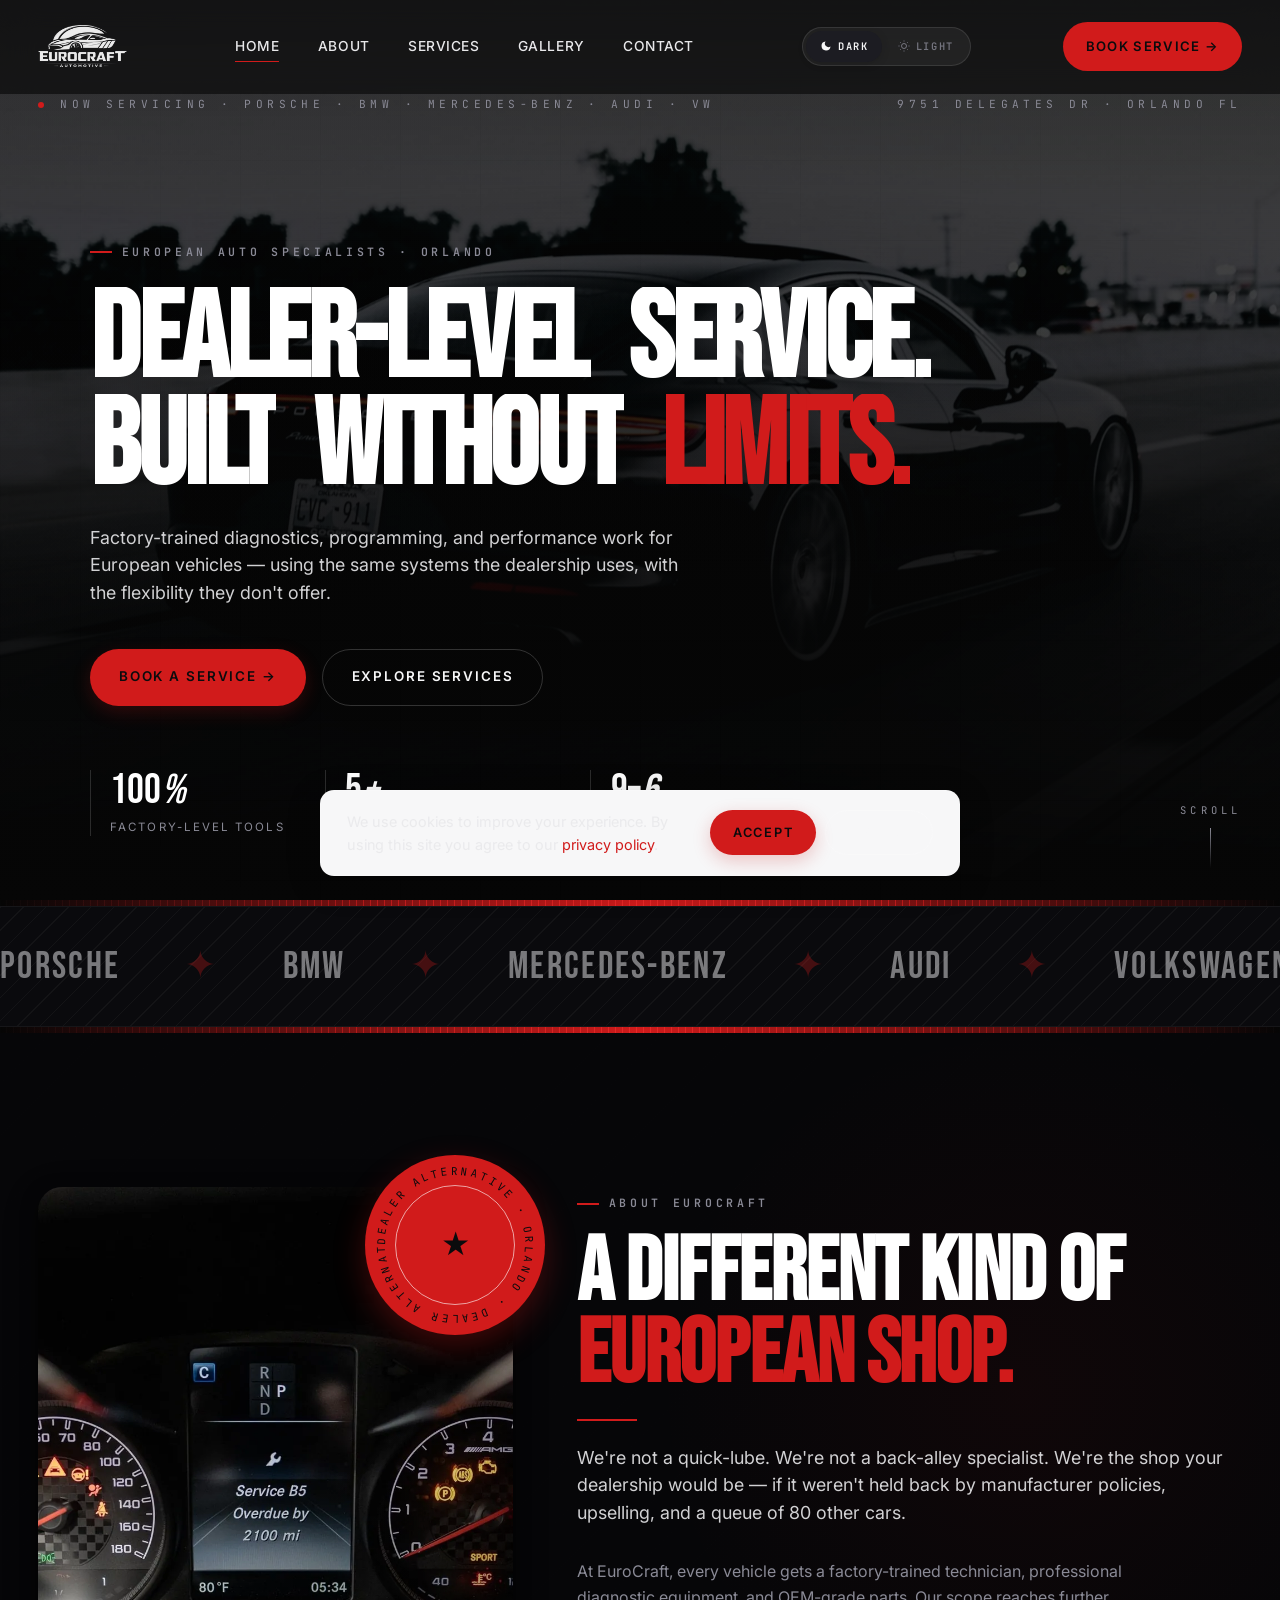
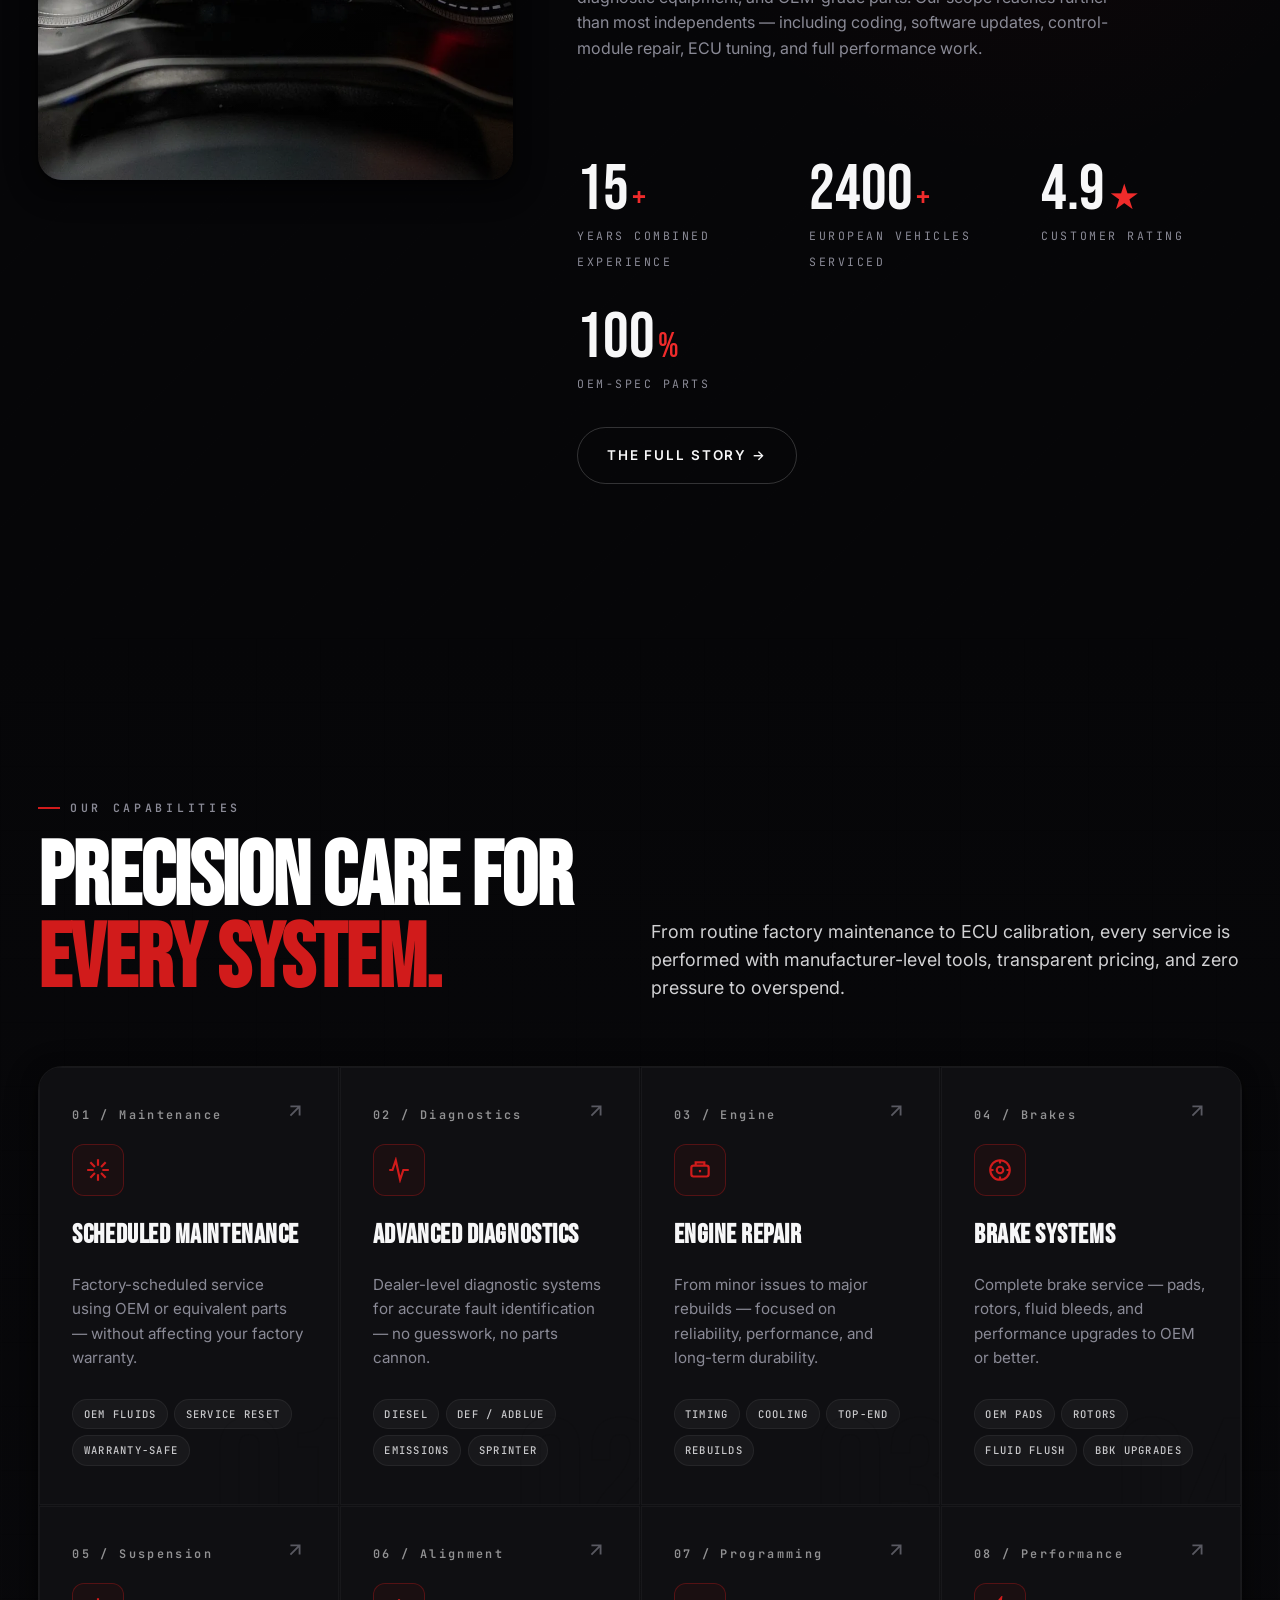
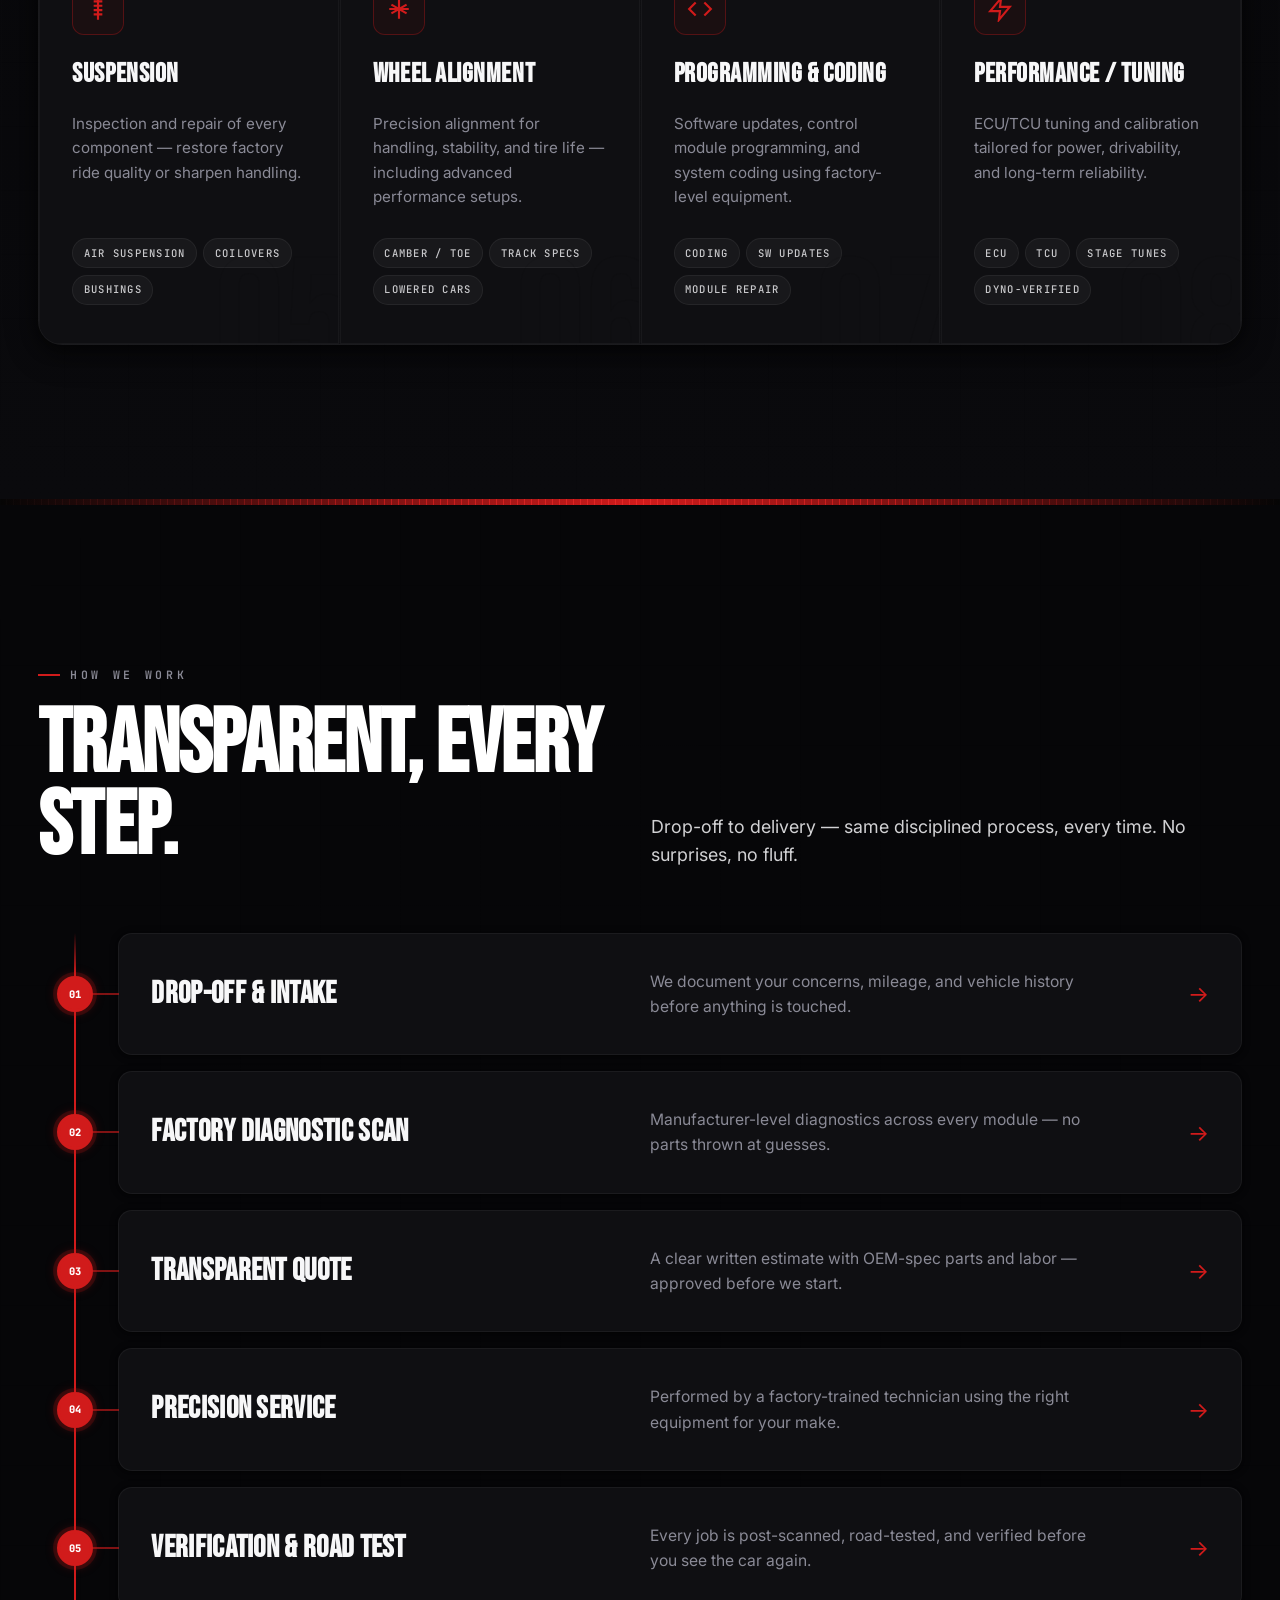
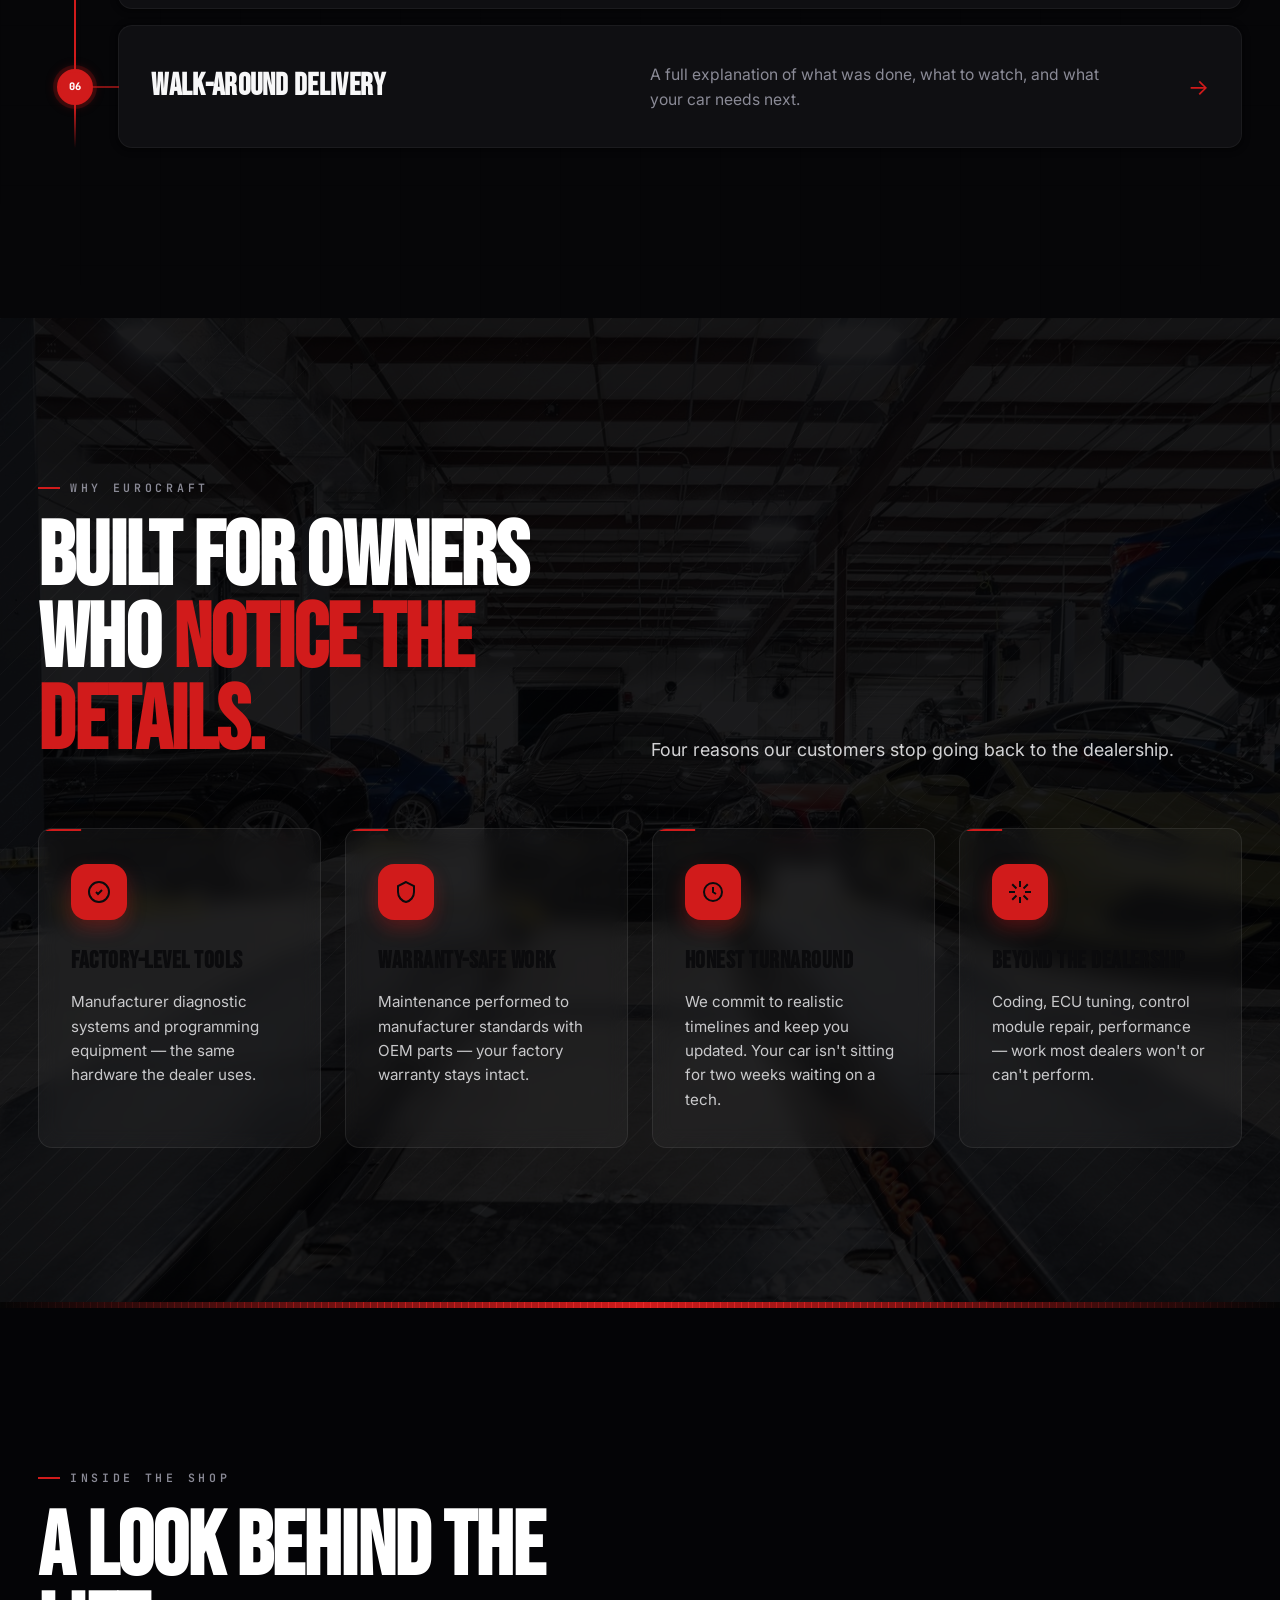
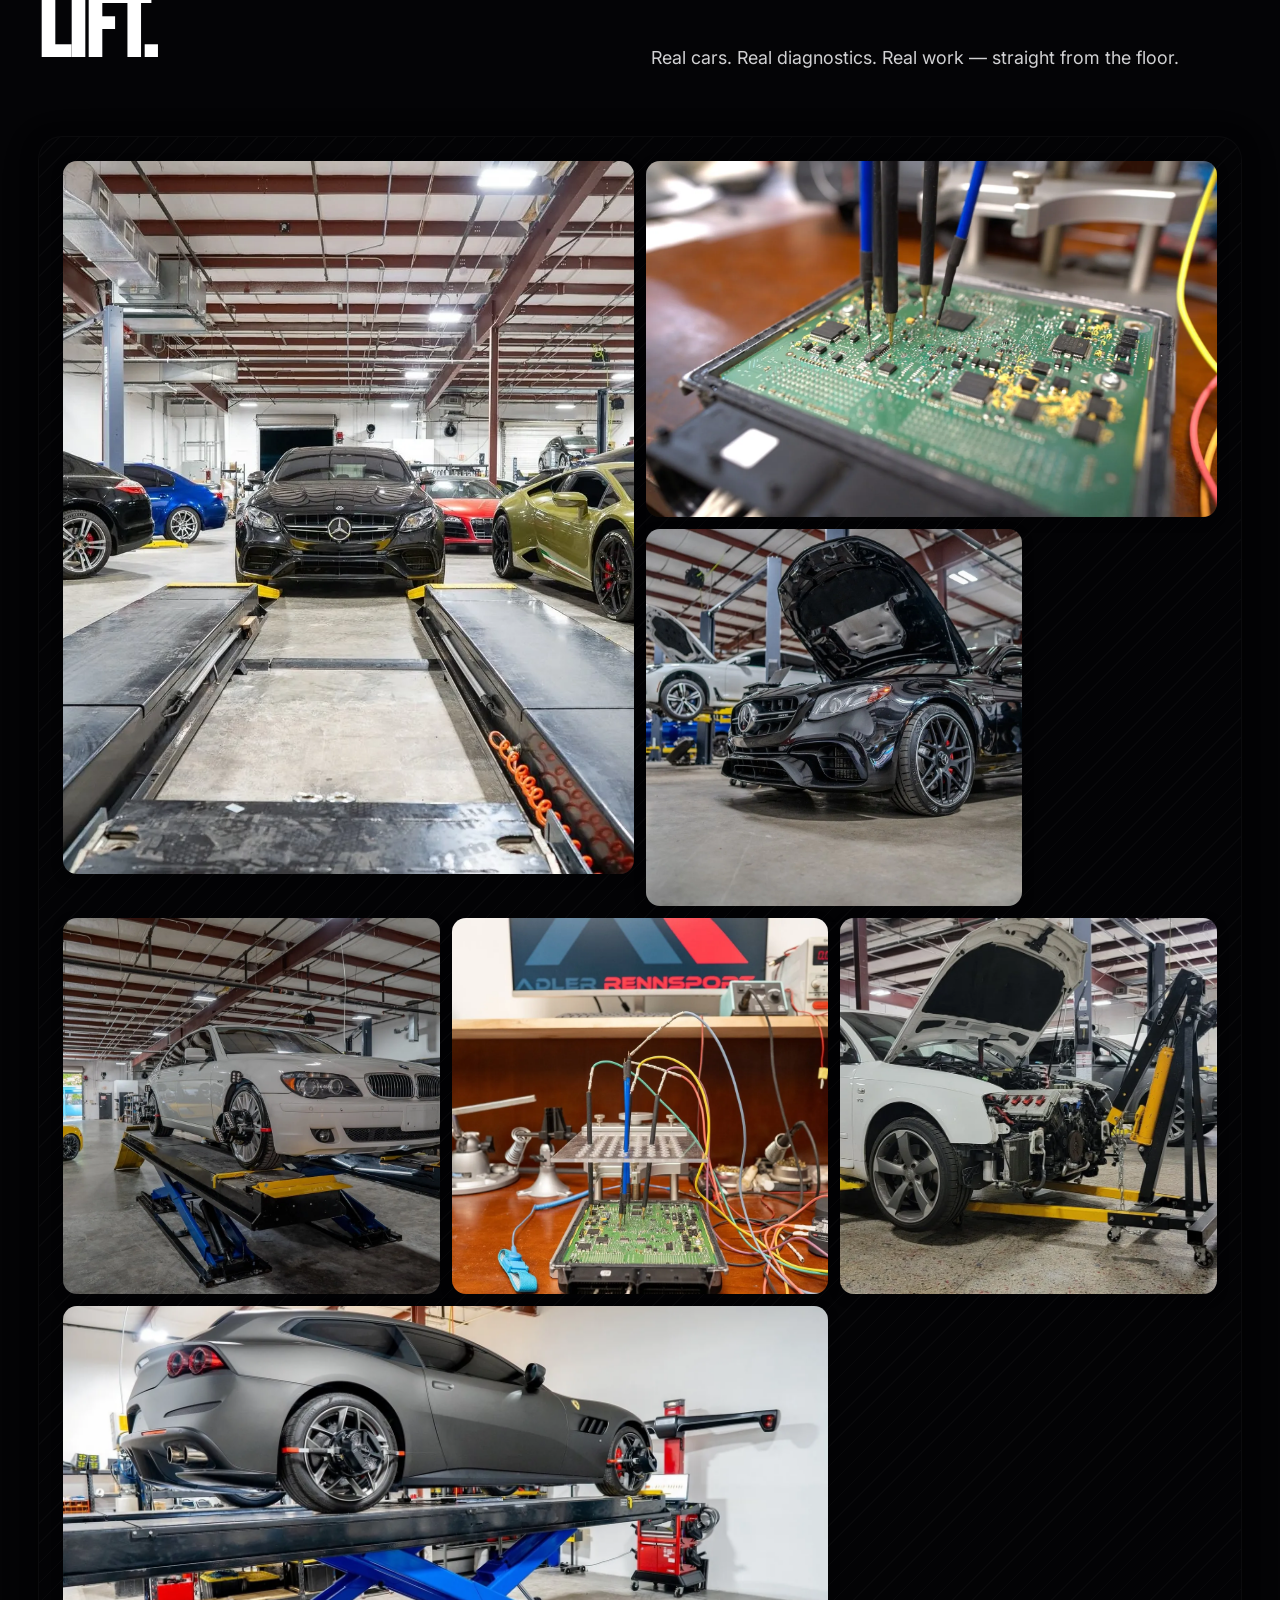
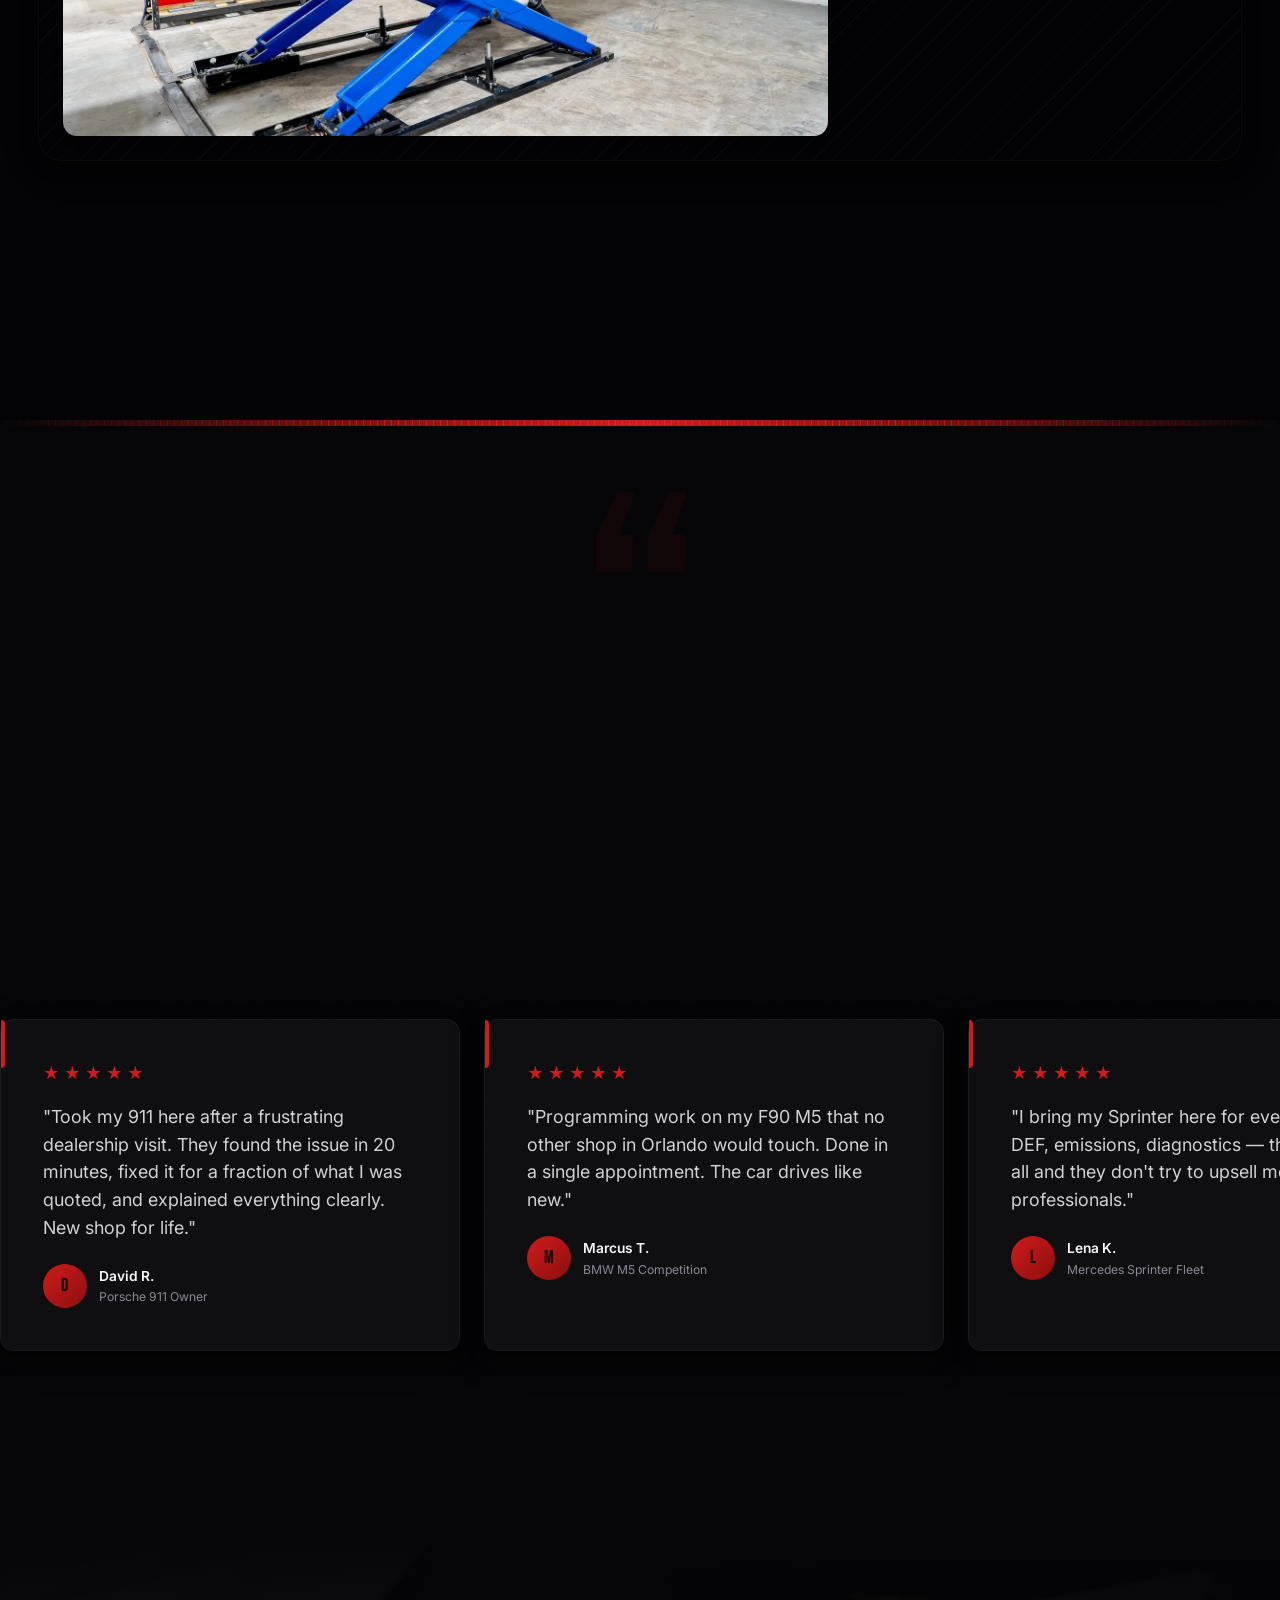
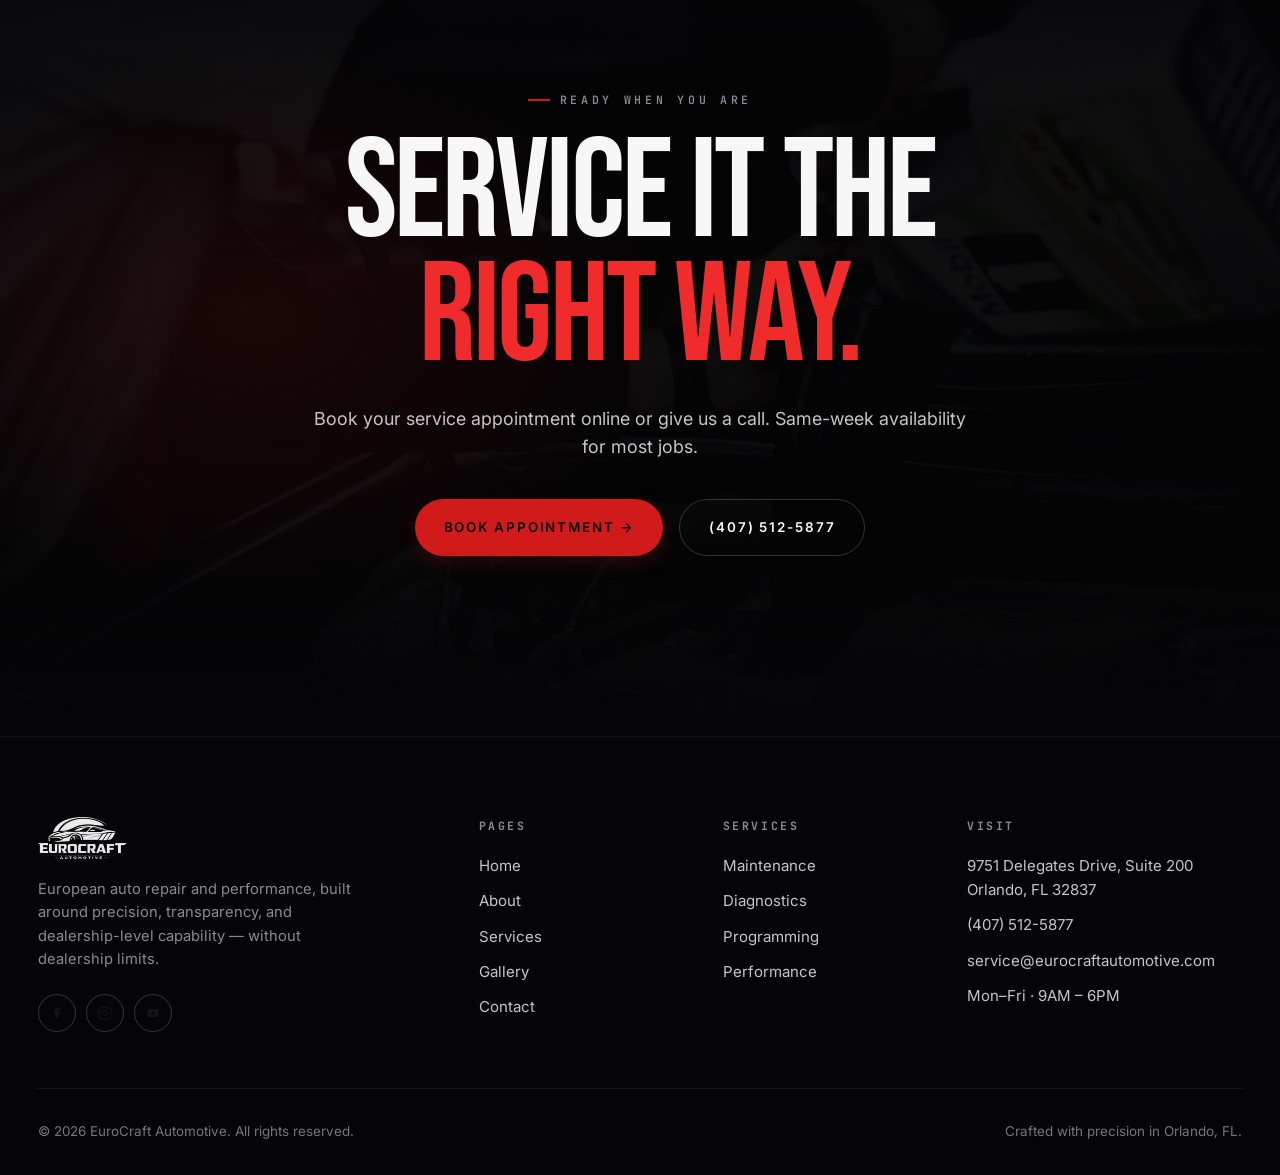
==== index.html @ ef9891d7 "Fix number visibility in dark mode - Process rail nodes: solid red fill + white numerals (was dark-r" ====
<!doctype html>
<html lang="en">
<head>
<meta charset="utf-8">
<meta name="viewport" content="width=device-width,initial-scale=1">
<meta name="theme-color" content="#f7f5f1">
<title>EuroCraft Automotive — European Auto Repair, Diagnostics & Performance · Orlando, FL</title>
<meta name="description" content="Dealer-level diagnostics, programming, and performance for Porsche, BMW, Mercedes-Benz, Audi, and Volkswagen. Orlando's true dealer alternative.">
  <!-- Theme: set before paint to prevent flash -->
  <script>
    (function(){
      var t = localStorage.getItem('ec_theme') || 'dark';
      document.documentElement.setAttribute('data-theme', t);
    })();
  </script>
<link rel="preconnect" href="https://fonts.googleapis.com">
<link rel="preconnect" href="https://fonts.gstatic.com" crossorigin>
<link rel="stylesheet" href="https://fonts.googleapis.com/css2?family=Bebas+Neue&family=Inter:wght@400;500;600;700&family=JetBrains+Mono:wght@400;500&display=swap">
  <link rel="preload" as="image" href="images/webp/porsche.webp" type="image/webp">
<link rel="icon" type="image/svg+xml" href="assets/favicon.svg">
<link rel="canonical" href="https://www.eurocraftautomotive.com/index.html">
<link rel="stylesheet" href="css/style.css?v=1778964624">

  <meta property="og:title" content="EuroCraft Automotive — European Auto Repair, Orlando FL">
  <meta property="og:description" content="Dealer-level diagnostics, programming, and performance for Porsche, BMW, Mercedes-Benz, Audi, and Volkswagen. Orlando's true dealer alternative.">
  <meta property="og:url" content="https://www.eurocraftautomotive.com/">
  <meta name="twitter:title" content="EuroCraft Automotive — European Auto Repair, Orlando FL">
  <meta name="twitter:description" content="Dealer-level diagnostics, programming, and performance for Porsche, BMW, Mercedes-Benz, Audi, and Volkswagen. Orlando's true dealer alternative.">
  <!-- Open Graph -->
  <meta property="og:type" content="website">
  <meta property="og:site_name" content="EuroCraft Automotive">
  <meta property="og:image" content="https://eurocraftautomotive.com/assets/og-image.png">
  <meta property="og:locale" content="en_US">
  <!-- Twitter -->
  <meta name="twitter:card" content="summary_large_image">
  <meta name="twitter:image" content="https://eurocraftautomotive.com/assets/og-image.png">
  <!-- Local Business Schema -->
  <script type="application/ld+json">
  {
    "@context": "https://schema.org",
    "@type": "AutoRepair",
    "name": "EuroCraft Automotive",
    "description": "Dealer-level diagnostics, programming, and performance for Porsche, BMW, Mercedes-Benz, Audi, and Volkswagen in Orlando, FL.",
    "url": "https://www.eurocraftautomotive.com",
    "telephone": "+14075125877",
    "email": "service@eurocraftautomotive.com",
    "address": {
      "@type": "PostalAddress",
      "streetAddress": "9751 Delegates Drive, Suite 200",
      "addressLocality": "Orlando",
      "addressRegion": "FL",
      "postalCode": "32837",
      "addressCountry": "US"
    },
    "geo": {
      "@type": "GeoCoordinates",
      "latitude": 28.4214,
      "longitude": -81.3977
    },
    "openingHoursSpecification": [
      {
        "@type": "OpeningHoursSpecification",
        "dayOfWeek": ["Monday","Tuesday","Wednesday","Thursday","Friday"],
        "opens": "09:00",
        "closes": "18:00"
      }
    ],
    "priceRange": "$$",
    "currenciesAccepted": "USD",
    "paymentAccepted": "Cash, Credit Card",
    "areaServed": "Orlando, FL",
    "knowsAbout": ["Porsche","BMW","Mercedes-Benz","Audi","Volkswagen","European auto repair","ECU tuning","diagnostics","programming"]
  }
  </script>
  <!-- Google Analytics GA4 — replace G-XXXXXXXXXX with your measurement ID -->
  <script async src="https://www.googletagmanager.com/gtag/js?id=G-XXXXXXXXXX"></script>
  <script>
    window.dataLayer = window.dataLayer || [];
    function gtag(){dataLayer.push(arguments);}
    gtag('js', new Date());
    gtag('config', 'G-XXXXXXXXXX');
  </script>
</head>
<body>

<!-- LOADER -->
<div class="loader">
  <div class="loader-inner">
    <div class="loader-text">EUROCRAFT</div>
    <div class="loader-bar"></div>
  </div>
</div>

<!-- CURSOR -->
<div class="cursor"></div>

<!-- NAV -->
<header class="nav">
  <a class="brand" href="index.html" aria-label="EuroCraft Automotive">
    <img src="assets/logo-real.png" alt="EuroCraft Automotive" class="brand-logo" width="169" height="80" loading="eager">
  </a>
  <nav class="nav-links" aria-label="Primary">
    <a class="active" href="index.html">Home</a>
    <a href="about.html">About</a>
    <a href="services.html">Services</a>
    <a href="gallery.html">Gallery</a>
    <a href="contact.html">Contact</a>
  </nav>
  <div class="theme-toggle" id="theme-toggle" role="group" aria-label="Color theme">
    <button class="theme-toggle-btn" id="btn-dark" aria-pressed="true">
      <svg width="12" height="12" viewBox="0 0 24 24" fill="currentColor"><path d="M21 12.79A9 9 0 1 1 11.21 3 7 7 0 0 0 21 12.79z"/></svg>
      Dark
    </button>
    <button class="theme-toggle-btn" id="btn-light" aria-pressed="false">
      <svg width="12" height="12" viewBox="0 0 24 24" fill="none" stroke="currentColor" stroke-width="2"><circle cx="12" cy="12" r="5"/><path d="M12 1v2M12 21v2M4.22 4.22l1.42 1.42M18.36 18.36l1.42 1.42M1 12h2M21 12h2M4.22 19.78l1.42-1.42M18.36 5.64l1.42-1.42"/></svg>
      Light
    </button>
  </div>
  <a class="nav-cta" href="https://book.eurocraftautomotive.com/" data-magnetic>
    <span>Book Service →</span>
  </a>
  <button class="nav-toggle" aria-label="Toggle menu"><span></span></button>
</header>
<div class="mobile-menu" aria-hidden="true">
  <ul>
    <li><a href="index.html">Home</a></li>
    <li><a href="about.html">About</a></li>
    <li><a href="services.html">Services</a></li>
    <li><a href="gallery.html">Gallery</a></li>
    <li><a href="contact.html">Contact</a></li>
    <li><a href="https://book.eurocraftautomotive.com/" style="color: var(--red);">Book →</a></li>
    <li class="mobile-theme-toggle">
      <div class="theme-toggle" id="theme-toggle-mobile" role="group" aria-label="Color theme">
        <button class="theme-toggle-btn" id="btn-dark-m" aria-pressed="true">
          <svg width="12" height="12" viewBox="0 0 24 24" fill="currentColor"><path d="M21 12.79A9 9 0 1 1 11.21 3 7 7 0 0 0 21 12.79z"/></svg>
          Dark
        </button>
        <button class="theme-toggle-btn" id="btn-light-m" aria-pressed="false">
          <svg width="12" height="12" viewBox="0 0 24 24" fill="none" stroke="currentColor" stroke-width="2"><circle cx="12" cy="12" r="5"/><path d="M12 1v2M12 21v2M4.22 4.22l1.42 1.42M18.36 18.36l1.42 1.42M1 12h2M21 12h2M4.22 19.78l1.42-1.42M18.36 5.64l1.42-1.42"/></svg>
          Light
        </button>
      </div>
    </li>
  </ul>
</div>

<!-- HERO -->
<main id="main-content">
<section class="hero">
  <div class="hero-bg"><picture><source srcset="images/webp/porsche.webp" type="image/webp"><img src="images/porsche.jpg" alt=""></picture></div>
  <div class="hero-grid"></div>

  <div class="hero-top">
    <div class="hero-marquee">
      <span class="dot"></span>
      <span>Now servicing · Porsche · BMW · Mercedes-Benz · Audi · VW</span>
    </div>
    <div class="hero-marquee" style="text-align: right;">
      <span>9751 Delegates Dr · Orlando FL</span>
    </div>
  </div>

  <div class="hero-content container" style="padding: 0;">
    <div class="hero-eyebrow eyebrow">European Auto Specialists · Orlando</div>
    <h1 class="hero-title">
      <span class="word"><span>Dealer-level</span></span>
      <span class="word"><span>service.</span></span><br>
      <span class="word"><span>Built</span></span>
      <span class="word"><span>without</span></span>
      <span class="word"><span class="red"><em>limits.</em></span></span>
    </h1>
    <p class="hero-sub lead">
      Factory-trained diagnostics, programming, and performance work for European vehicles —
      using the same systems the dealership uses, with the flexibility they don't offer.
    </p>
    <div class="hero-actions">
      <a class="btn btn-primary" href="https://book.eurocraftautomotive.com/" data-magnetic>
        <span>Book a Service <span class="arrow">→</span></span>
      </a>
      <a class="btn btn-ghost" href="services.html">
        <span>Explore Services</span>
      </a>
    </div>
    <div class="hero-meta">
      <div class="hero-meta-item">
        <span class="num">100<em>%</em></span>
        <span class="label">Factory-Level Tools</span>
      </div>
      <div class="hero-meta-item">
        <span class="num">5<em>+</em></span>
        <span class="label">European Brands Served</span>
      </div>
      <div class="hero-meta-item">
        <span class="num">9–<em style="font-size:1em;color:var(--jet);">6</em></span>
        <span class="label">Mon–Fri Service Hours</span>
      </div>
    </div>
  </div>

  <div class="scroll-cue">
    <span>Scroll</span>
    <div class="line"></div>
  </div>
</section>

<div class="section-divider"></div>
<!-- MARQUEE / BRANDS -->
<section class="marquee-section">
  <div class="marquee">
    <span class="marquee-item">Porsche</span>
    <span class="marquee-item">BMW</span>
    <span class="marquee-item">Mercedes-Benz</span>
    <span class="marquee-item">Audi</span>
    <span class="marquee-item">Volkswagen</span>
    <span class="marquee-item">Mini</span>
    <span class="marquee-item">Sprinter</span>
    <span class="marquee-item">Land Rover</span>
  </div>
</section>

<div class="section-divider"></div>
<!-- ABOUT TEASER -->
<section class="about-section">
  <div class="container split split-5-7">
    <div class="reveal-x" style="position: relative;">
      <div class="about-img">
        <picture><source srcset="images/webp/shop-3.webp" type="image/webp"><img src="images/shop-3.jpg" alt="EuroCraft workshop"></picture>
      </div>
      <div class="about-badge">
        <svg viewBox="0 0 200 200" aria-hidden="true">
          <defs>
            <path id="circle" d="M 100, 100 m -78, 0 a 78,78 0 1,1 156,0 a 78,78 0 1,1 -156,0" />
          </defs>
          <text>
            <textPath href="#circle">  DEALER ALTERNATIVE · ORLANDO · DEALER ALTERNATIVE · ORLANDO · </textPath>
          </text>
        </svg>
        <div class="about-badge-inner">★</div>
      </div>
    </div>

    <div class="reveal">
      <div class="eyebrow mb-2">About EuroCraft</div>
      <h2 class="display-2">A different kind of <span class="red">European shop.</span></h2>
      <div class="divider"></div>
      <p class="lead mb-3">
        We're not a quick-lube. We're not a back-alley specialist. We're the shop your dealership
        would be — if it weren't held back by manufacturer policies, upselling, and a queue of 80 other cars.
      </p>
      <p style="color: var(--graphite); max-width: 56ch;">
        At EuroCraft, every vehicle gets a factory-trained technician, professional diagnostic equipment,
        and OEM-grade parts. Our scope reaches further than most independents — including coding, software
        updates, control-module repair, ECU tuning, and full performance work.
      </p>

      <div class="stats">
        <div class="stat reveal">
          <span class="num"><span data-counter="15">15</span><em>+</em></span>
          <span class="label">Years Combined Experience</span>
        </div>
        <div class="stat reveal">
          <span class="num"><span data-counter="2400">2400</span><em>+</em></span>
          <span class="label">European Vehicles Serviced</span>
        </div>
        <div class="stat reveal">
          <span class="num"><span data-counter="4.9">4.9</span><em>★</em></span>
          <span class="label">Customer Rating</span>
        </div>
        <div class="stat reveal">
          <span class="num"><span data-counter="100">100</span><em>%</em></span>
          <span class="label">OEM-Spec Parts</span>
        </div>
      </div>

      <a class="btn btn-ghost mt-3" href="about.html" data-magnetic>
        <span>The Full Story <span class="arrow">→</span></span>
      </a>
    </div>
  </div>
</section>

<!-- SERVICES -->
<section class="services-section" id="services">
  <div class="container">
    <div class="section-head row">
      <div class="reveal">
        <div class="eyebrow mb-2">Our Capabilities</div>
        <h2 class="display-2">Precision care for <span class="red">every system.</span></h2>
      </div>
      <p class="lead reveal">
        From routine factory maintenance to ECU calibration, every service is performed with
        manufacturer-level tools, transparent pricing, and zero pressure to overspend.
      </p>
    </div>

    <div class="services-grid reveal">
      <a class="service-card" data-num="01" href="services.html#maintenance">
        <span class="service-num">01 / Maintenance</span>
        <div class="service-icon">
          <svg viewBox="0 0 24 24" fill="none" stroke="currentColor" stroke-width="2"><path d="M12 2v6m0 8v6M4.93 4.93l4.24 4.24m5.66 5.66 4.24 4.24M2 12h6m8 0h6M4.93 19.07l4.24-4.24m5.66-5.66 4.24-4.24"/></svg>
        </div>
        <h3 class="service-title">Scheduled Maintenance</h3>
        <p>Factory-scheduled service using OEM or equivalent parts — without affecting your factory warranty.</p>
        <ul><li>OEM Fluids</li><li>Service Reset</li><li>Warranty-Safe</li></ul>
        <svg class="service-arrow" width="22" height="22" viewBox="0 0 24 24" fill="none" stroke="currentColor" stroke-width="2"><path d="M7 17L17 7M7 7h10v10"/></svg>
      </a>

      <a class="service-card" data-num="02" href="services.html#diagnostics">
        <span class="service-num">02 / Diagnostics</span>
        <div class="service-icon">
          <svg viewBox="0 0 24 24" fill="none" stroke="currentColor" stroke-width="2"><path d="M3 12h3l3-9 4 18 3-9h5"/></svg>
        </div>
        <h3 class="service-title">Advanced Diagnostics</h3>
        <p>Dealer-level diagnostic systems for accurate fault identification — no guesswork, no parts cannon.</p>
        <ul><li>Diesel</li><li>DEF / AdBlue</li><li>Emissions</li><li>Sprinter</li></ul>
        <svg class="service-arrow" width="22" height="22" viewBox="0 0 24 24" fill="none" stroke="currentColor" stroke-width="2"><path d="M7 17L17 7M7 7h10v10"/></svg>
      </a>

      <a class="service-card" data-num="03" href="services.html#engine">
        <span class="service-num">03 / Engine</span>
        <div class="service-icon">
          <svg viewBox="0 0 24 24" fill="none" stroke="currentColor" stroke-width="2"><rect x="4" y="8" width="16" height="10" rx="2"/><path d="M8 8V5h8v3M12 12v2"/></svg>
        </div>
        <h3 class="service-title">Engine Repair</h3>
        <p>From minor issues to major rebuilds — focused on reliability, performance, and long-term durability.</p>
        <ul><li>Timing</li><li>Cooling</li><li>Top-End</li><li>Rebuilds</li></ul>
        <svg class="service-arrow" width="22" height="22" viewBox="0 0 24 24" fill="none" stroke="currentColor" stroke-width="2"><path d="M7 17L17 7M7 7h10v10"/></svg>
      </a>

      <a class="service-card" data-num="04" href="services.html#brakes">
        <span class="service-num">04 / Brakes</span>
        <div class="service-icon">
          <svg viewBox="0 0 24 24" fill="none" stroke="currentColor" stroke-width="2"><circle cx="12" cy="12" r="9"/><circle cx="12" cy="12" r="3"/><path d="M12 3v3M12 18v3M3 12h3M18 12h3"/></svg>
        </div>
        <h3 class="service-title">Brake Systems</h3>
        <p>Complete brake service — pads, rotors, fluid bleeds, and performance upgrades to OEM or better.</p>
        <ul><li>OEM Pads</li><li>Rotors</li><li>Fluid Flush</li><li>BBK Upgrades</li></ul>
        <svg class="service-arrow" width="22" height="22" viewBox="0 0 24 24" fill="none" stroke="currentColor" stroke-width="2"><path d="M7 17L17 7M7 7h10v10"/></svg>
      </a>

      <a class="service-card" data-num="05" href="services.html#suspension">
        <span class="service-num">05 / Suspension</span>
        <div class="service-icon">
          <svg viewBox="0 0 24 24" fill="none" stroke="currentColor" stroke-width="2"><path d="M12 2v20M8 5h8M8 9h8M8 13h8M8 17h8"/></svg>
        </div>
        <h3 class="service-title">Suspension</h3>
        <p>Inspection and repair of every component — restore factory ride quality or sharpen handling.</p>
        <ul><li>Air Suspension</li><li>Coilovers</li><li>Bushings</li></ul>
        <svg class="service-arrow" width="22" height="22" viewBox="0 0 24 24" fill="none" stroke="currentColor" stroke-width="2"><path d="M7 17L17 7M7 7h10v10"/></svg>
      </a>

      <a class="service-card" data-num="06" href="services.html#alignment">
        <span class="service-num">06 / Alignment</span>
        <div class="service-icon">
          <svg viewBox="0 0 24 24" fill="none" stroke="currentColor" stroke-width="2"><path d="M3 12h18M12 3v18M5 8l14 8M19 8 5 16"/></svg>
        </div>
        <h3 class="service-title">Wheel Alignment</h3>
        <p>Precision alignment for handling, stability, and tire life — including advanced performance setups.</p>
        <ul><li>Camber / Toe</li><li>Track Specs</li><li>Lowered Cars</li></ul>
        <svg class="service-arrow" width="22" height="22" viewBox="0 0 24 24" fill="none" stroke="currentColor" stroke-width="2"><path d="M7 17L17 7M7 7h10v10"/></svg>
      </a>

      <a class="service-card" data-num="07" href="services.html#programming">
        <span class="service-num">07 / Programming</span>
        <div class="service-icon">
          <svg viewBox="0 0 24 24" fill="none" stroke="currentColor" stroke-width="2"><polyline points="16 18 22 12 16 6"/><polyline points="8 6 2 12 8 18"/></svg>
        </div>
        <h3 class="service-title">Programming & Coding</h3>
        <p>Software updates, control module programming, and system coding using factory-level equipment.</p>
        <ul><li>Coding</li><li>SW Updates</li><li>Module Repair</li></ul>
        <svg class="service-arrow" width="22" height="22" viewBox="0 0 24 24" fill="none" stroke="currentColor" stroke-width="2"><path d="M7 17L17 7M7 7h10v10"/></svg>
      </a>

      <a class="service-card" data-num="08" href="services.html#tuning">
        <span class="service-num">08 / Performance</span>
        <div class="service-icon">
          <svg viewBox="0 0 24 24" fill="none" stroke="currentColor" stroke-width="2"><path d="M13 2 3 14h9l-1 8 10-12h-9l1-8z"/></svg>
        </div>
        <h3 class="service-title">Performance / Tuning</h3>
        <p>ECU/TCU tuning and calibration tailored for power, drivability, and long-term reliability.</p>
        <ul><li>ECU</li><li>TCU</li><li>Stage Tunes</li><li>Dyno-Verified</li></ul>
        <svg class="service-arrow" width="22" height="22" viewBox="0 0 24 24" fill="none" stroke="currentColor" stroke-width="2"><path d="M7 17L17 7M7 7h10v10"/></svg>
      </a>
    </div>
  </div>
</section>

<div class="section-divider"></div>
<!-- PROCESS -->
<section class="process-section">
  <div class="container">
    <div class="section-head row">
      <div class="reveal">
        <div class="eyebrow mb-2">How We Work</div>
        <h2 class="display-2">Transparent, every step.</h2>
      </div>
      <p class="lead reveal">
        Drop-off to delivery — same disciplined process, every time. No surprises, no fluff.
      </p>
    </div>

    <div class="process">
      <div class="process-row reveal" data-step="01">
        <h3 class="process-title">Drop-Off & Intake</h3>
        <p class="process-desc">We document your concerns, mileage, and vehicle history before anything is touched.</p>
        <div class="process-arrow">→</div>
      </div>
      <div class="process-row reveal" data-step="02">
        <h3 class="process-title">Factory Diagnostic Scan</h3>
        <p class="process-desc">Manufacturer-level diagnostics across every module — no parts thrown at guesses.</p>
        <div class="process-arrow">→</div>
      </div>
      <div class="process-row reveal" data-step="03">
        <h3 class="process-title">Transparent Quote</h3>
        <p class="process-desc">A clear written estimate with OEM-spec parts and labor — approved before we start.</p>
        <div class="process-arrow">→</div>
      </div>
      <div class="process-row reveal" data-step="04">
        <h3 class="process-title">Precision Service</h3>
        <p class="process-desc">Performed by a factory-trained technician using the right equipment for your make.</p>
        <div class="process-arrow">→</div>
      </div>
      <div class="process-row reveal" data-step="05">
        <h3 class="process-title">Verification & Road Test</h3>
        <p class="process-desc">Every job is post-scanned, road-tested, and verified before you see the car again.</p>
        <div class="process-arrow">→</div>
      </div>
      <div class="process-row reveal" data-step="06">
        <h3 class="process-title">Walk-Around Delivery</h3>
        <p class="process-desc">A full explanation of what was done, what to watch, and what your car needs next.</p>
        <div class="process-arrow">→</div>
      </div>
    </div>
  </div>
</section>

<!-- WHY -->
<section class="why-section">
  <div class="why-bg"></div>
  <div class="container">
    <div class="section-head row">
      <div class="reveal">
        <div class="eyebrow mb-2">Why EuroCraft</div>
        <h2 class="display-2">Built for owners who <span class="red">notice the details.</span></h2>
      </div>
      <p class="lead reveal">
        Four reasons our customers stop going back to the dealership.
      </p>
    </div>

    <div class="why-grid">
      <div class="why-card reveal">
        <div class="icon">
          <svg width="24" height="24" viewBox="0 0 24 24" fill="none" stroke="currentColor" stroke-width="2"><path d="M9 12l2 2 4-4M12 2a10 10 0 1 0 10 10A10 10 0 0 0 12 2z"/></svg>
        </div>
        <h3>Factory-Level Tools</h3>
        <p>Manufacturer diagnostic systems and programming equipment — the same hardware the dealer uses.</p>
      </div>
      <div class="why-card reveal">
        <div class="icon">
          <svg width="24" height="24" viewBox="0 0 24 24" fill="none" stroke="currentColor" stroke-width="2"><path d="M12 2 4 6v6c0 5 3.5 9 8 10 4.5-1 8-5 8-10V6l-8-4z"/></svg>
        </div>
        <h3>Warranty-Safe Work</h3>
        <p>Maintenance performed to manufacturer standards with OEM parts — your factory warranty stays intact.</p>
      </div>
      <div class="why-card reveal">
        <div class="icon">
          <svg width="24" height="24" viewBox="0 0 24 24" fill="none" stroke="currentColor" stroke-width="2"><path d="M21 12a9 9 0 1 1-18 0 9 9 0 0 1 18 0zM12 7v5l3 2"/></svg>
        </div>
        <h3>Honest Turnaround</h3>
        <p>We commit to realistic timelines and keep you updated. Your car isn't sitting for two weeks waiting on a tech.</p>
      </div>
      <div class="why-card reveal">
        <div class="icon">
          <svg width="24" height="24" viewBox="0 0 24 24" fill="none" stroke="currentColor" stroke-width="2"><path d="M12 1v6M12 17v6M4.22 4.22l4.24 4.24M15.54 15.54l4.24 4.24M1 12h6M17 12h6M4.22 19.78l4.24-4.24M15.54 8.46l4.24-4.24"/></svg>
        </div>
        <h3>Beyond the Dealership</h3>
        <p>Coding, ECU tuning, control module repair, performance — work most dealers won't or can't perform.</p>
      </div>
    </div>
  </div>
</section>

<div class="section-divider"></div>
<!-- GALLERY TEASER -->
<section class="gallery-section">
  <div class="container">
    <div class="section-head row">
      <div class="reveal">
        <div class="eyebrow mb-2">Inside the Shop</div>
        <h2 class="display-2">A look behind the lift.</h2>
      </div>
      <p class="lead reveal">
        Real cars. Real diagnostics. Real work — straight from the floor.
      </p>
    </div>

    <div class="gallery-grid reveal">
      <div class="gallery-item tall"><picture><source srcset="images/webp/shop-1.webp" type="image/webp"><img src="images/shop-1.jpg" alt=""></picture></div>
      <div class="gallery-item wide"><picture><source srcset="images/webp/ecu-tuning.webp" type="image/webp"><img src="images/ecu-tuning.jpg" alt=""></picture></div>
      <div class="gallery-item square"><picture><source srcset="images/webp/shop-2.webp" type="image/webp"><img src="images/shop-2.jpg" alt=""></picture></div>
      <div class="gallery-item square"><picture><source srcset="images/webp/shop-4.webp" type="image/webp"><img src="images/shop-4.jpg" alt=""></picture></div>
      <div class="gallery-item square"><picture><source srcset="images/webp/shop-5.webp" type="image/webp"><img src="images/shop-5.jpg" alt=""></picture></div>
      <div class="gallery-item wide-2"><picture><source srcset="images/webp/shop-6.webp" type="image/webp"><img src="images/shop-6.jpg" alt=""></picture></div>
      <div class="gallery-item square"><picture><source srcset="images/webp/shop-7.webp" type="image/webp"><img src="images/shop-7.jpg" alt=""></picture></div>
    </div>

    <div style="text-align: center; margin-top: 3rem;">
      <a class="btn btn-ghost reveal" href="gallery.html" data-magnetic>
        <span>View Full Gallery <span class="arrow">→</span></span>
      </a>
    </div>
  </div>
</section>

<div class="section-divider"></div>
<!-- TESTIMONIALS -->
<section class="testimonials-section">
  <div class="container">
    <div class="section-head row">
      <div class="reveal">
        <div class="eyebrow mb-2">From Our Owners</div>
        <h2 class="display-2">Trusted by European<br>car owners in Orlando.</h2>
      </div>
      <div class="reveal" style="display:flex;flex-direction:column;gap:1.2rem;">
        <p class="lead">We earn loyalty one car at a time — and our customers tell us why.</p>
        <div class="rating-badge">
          <div class="rating-badge-score">4.9</div>
          <div class="rating-badge-right">
            <div class="rating-badge-stars">★★★★★</div>
            <div class="rating-badge-label">Based on Google Reviews</div>
            <a href="https://maps.google.com/?q=EuroCraft+Automotive+Orlando+FL" target="_blank" rel="noopener" class="rating-badge-link">Read reviews →</a>
          </div>
        </div>
      </div>
    </div>
  </div>

  <div class="testimonials-track">
    <div class="testimonial">
      <div class="stars">★★★★★</div>
      <blockquote>"Took my 911 here after a frustrating dealership visit. They found the issue in 20 minutes, fixed it for a fraction of what I was quoted, and explained everything clearly. New shop for life."</blockquote>
      <div class="author">
        <div class="avatar">D</div>
        <div class="author-info"><strong>David R.</strong><span>Porsche 911 Owner</span></div>
      </div>
    </div>
    <div class="testimonial">
      <div class="stars">★★★★★</div>
      <blockquote>"Programming work on my F90 M5 that no other shop in Orlando would touch. Done in a single appointment. The car drives like new."</blockquote>
      <div class="author">
        <div class="avatar">M</div>
        <div class="author-info"><strong>Marcus T.</strong><span>BMW M5 Competition</span></div>
      </div>
    </div>
    <div class="testimonial">
      <div class="stars">★★★★★</div>
      <blockquote>"I bring my Sprinter here for everything. DEF, emissions, diagnostics — they handle it all and they don't try to upsell me. Real professionals."</blockquote>
      <div class="author">
        <div class="avatar">L</div>
        <div class="author-info"><strong>Lena K.</strong><span>Mercedes Sprinter Fleet</span></div>
      </div>
    </div>
    <div class="testimonial">
      <div class="stars">★★★★★</div>
      <blockquote>"Honest pricing, factory-quality work, and they actually answer the phone. That's rare in this industry. My Audi RS6 is in their hands every time."</blockquote>
      <div class="author">
        <div class="avatar">J</div>
        <div class="author-info"><strong>Julian S.</strong><span>Audi RS6</span></div>
      </div>
    </div>
    <div class="testimonial">
      <div class="stars">★★★★★</div>
      <blockquote>"Stage 2 tune on my Golf R was perfect — smooth, reliable, no check-engine drama. They actually know what they're doing with VAG cars."</blockquote>
      <div class="author">
        <div class="avatar">A</div>
        <div class="author-info"><strong>Andre P.</strong><span>VW Golf R</span></div>
      </div>
    </div>
  </div>
</section>

<!-- CTA -->
<section class="cta-section">
  <div class="cta-bg"><picture><source srcset="images/webp/cta-bg.webp" type="image/webp"><img loading="lazy" src="images/cta-bg.jpg" alt=""></picture></div>
  <div class="container cta-content reveal">
    <div class="eyebrow">Ready When You Are</div>
    <h2 class="display-1">Service it the<br><span class="red">right way.</span></h2>
    <p class="lead text-center">
      Book your service appointment online or give us a call. Same-week availability for most jobs.
    </p>
    <div class="cta-actions">
      <a class="btn btn-primary" href="https://book.eurocraftautomotive.com/" data-magnetic>
        <span>Book Appointment <span class="arrow">→</span></span>
      </a>
      <a class="btn btn-ghost" href="tel:+14075125877" data-magnetic>
        <span>(407) 512-5877</span>
      </a>
    </div>
  </div>
</section>

<!-- FOOTER -->
</main>
<footer class="footer">
  <div class="footer-grid">
    <div class="footer-brand">
      <a class="brand" href="index.html" aria-label="EuroCraft Automotive">
        <img src="assets/logo-real.png" alt="EuroCraft Automotive" class="brand-logo" width="169" height="80" loading="eager">
      </a>
      <p>European auto repair and performance, built around precision, transparency, and dealership-level capability — without dealership limits.</p>
      <div class="socials" style="margin-top: 1.4rem;">
        <a href="#" aria-label="Facebook"><svg width="14" height="14" viewBox="0 0 24 24" fill="currentColor"><path d="M9.198 21.5h4v-8.01h3.604l.396-3.98h-4V7.5a1 1 0 0 1 1-1h3v-4h-3a5 5 0 0 0-5 5v2.01h-2l-.396 3.98h2.396z"/></svg></a>
        <a href="#" aria-label="Instagram"><svg width="14" height="14" viewBox="0 0 24 24" fill="none" stroke="currentColor" stroke-width="2"><rect x="2" y="2" width="20" height="20" rx="5"/><path d="M16 11.37A4 4 0 1 1 12.63 8 4 4 0 0 1 16 11.37zM17.5 6.5h.01"/></svg></a>
        <a href="#" aria-label="YouTube"><svg width="14" height="14" viewBox="0 0 24 24" fill="currentColor"><path d="M21.58 7.19a2.51 2.51 0 0 0-1.77-1.77C18.25 5 12 5 12 5s-6.25 0-7.81.42a2.51 2.51 0 0 0-1.77 1.77A26.07 26.07 0 0 0 2 12a26.07 26.07 0 0 0 .42 4.81 2.51 2.51 0 0 0 1.77 1.77C5.75 19 12 19 12 19s6.25 0 7.81-.42a2.51 2.51 0 0 0 1.77-1.77A26.07 26.07 0 0 0 22 12a26.07 26.07 0 0 0-.42-4.81zM10 15V9l5.2 3z"/></svg></a>
      </div>
    </div>
    <div class="footer-col">
      <h4>Pages</h4>
      <ul>
        <li><a href="index.html">Home</a></li>
        <li><a href="about.html">About</a></li>
        <li><a href="services.html">Services</a></li>
        <li><a href="gallery.html">Gallery</a></li>
        <li><a href="contact.html">Contact</a></li>
      </ul>
    </div>
    <div class="footer-col">
      <h4>Services</h4>
      <ul>
        <li><a href="services.html#maintenance">Maintenance</a></li>
        <li><a href="services.html#diagnostics">Diagnostics</a></li>
        <li><a href="services.html#programming">Programming</a></li>
        <li><a href="services.html#tuning">Performance</a></li>
      </ul>
    </div>
    <div class="footer-col">
      <h4>Visit</h4>
      <ul>
        <li>9751 Delegates Drive, Suite 200<br>Orlando, FL 32837</li>
        <li><a href="tel:+14075125877">(407) 512-5877</a></li>
        <li><a href="mailto:service@eurocraftautomotive.com">service@eurocraftautomotive.com</a></li>
        <li>Mon–Fri · 9AM – 6PM</li>
      </ul>
    </div>
  </div>
  <div class="footer-bottom">
    <span>© 2026 EuroCraft Automotive. All rights reserved.</span>
    <span>Crafted with precision in Orlando, FL.</span>
  </div>
</footer>

<script src="js/main.js"></script>
  <script src="js/app.js" defer></script>
</body>
</html>
---- css/style.css ----
/* ============================================
   EuroCraft Automotive — Light Theme
   ============================================ */

/* ---------- DESIGN TOKENS ---------- */
:root {
  /* Color — light premium automotive */
  --ivory: #f7f5f1;          /* page background (warm off-white) */
  --paper: #ffffff;          /* card surface */
  --bone: #efeeea;           /* alt surface / borders soft */
  --mist: #e6e3dd;           /* hover surface */
  --silver: #b0ada6;         /* divider / faint */
  --steel: #6f6c66;          /* muted line */
  --graphite: #3a3a42;       /* muted text */
  --ink: #1c1c22;            /* primary text */
  --jet: #0b0b0d;            /* headlines */
  --black: #060606;          /* deepest */
  --red: #c41818;            /* brake-caliper red */
  --red-bright: #e22020;
  --red-deep: #8b0f0f;
  --gold: #b88f3e;

  /* Legacy alias: pure white, kept for elements that live on dark/red surfaces. */
  --ice: #ffffff;

  /* Type */
  --font-display: 'Bebas Neue', 'Oswald', system-ui, sans-serif;
  --font-body: 'Inter', system-ui, -apple-system, sans-serif;
  --font-mono: 'JetBrains Mono', 'IBM Plex Mono', monospace;

  /* Motion */
  --ease: cubic-bezier(0.22, 1, 0.36, 1);
  --ease-out: cubic-bezier(0.16, 1, 0.3, 1);
  --ease-in-out: cubic-bezier(0.85, 0, 0.15, 1);

  /* Layout */
  --container: 1320px;
  --gutter: clamp(1.25rem, 3vw, 2.5rem);
  --radius: 14px;
  --radius-lg: 24px;

  /* Shadows */
  --shadow-sm: 0 1px 2px rgba(11,11,13,0.04), 0 1px 6px rgba(11,11,13,0.04);
  --shadow-md: 0 4px 14px rgba(11,11,13,0.06), 0 8px 32px rgba(11,11,13,0.06);
  --shadow-lg: 0 12px 32px rgba(11,11,13,0.08), 0 24px 64px rgba(11,11,13,0.08);
}

/* ---------- SURFACES & TEXTURES ---------- */
.surface-ivory { background: var(--ivory); }
.surface-bone  { background: var(--bone);  }
.surface-paper { background: var(--paper); }
.surface-jet   { background: var(--jet); color: var(--bone); }
.surface-jet h2, .surface-jet h3, .surface-jet h4, .surface-jet .display-1, .surface-jet .display-2, .surface-jet .display-3 { color: var(--paper); }
.surface-jet .eyebrow { color: var(--bone); }
.surface-jet .lead { color: var(--bone); }
.surface-jet p { color: var(--bone); }

/* Subtle blueprint grid — sits in any section's ::before */
.tex-grid { position: relative; }
.tex-grid::before {
  content: '';
  position: absolute; inset: 0;
  background-image:
    linear-gradient(rgba(11,11,13,0.04) 1px, transparent 1px),
    linear-gradient(90deg, rgba(11,11,13,0.04) 1px, transparent 1px);
  background-size: 60px 60px;
  mask-image: radial-gradient(80% 70% at 50% 50%, black 0%, transparent 95%);
  pointer-events: none;
  z-index: 0;
}
.tex-grid > * { position: relative; z-index: 1; }

.tex-grid--dark::before {
  background-image:
    linear-gradient(rgba(255,255,255,0.045) 1px, transparent 1px),
    linear-gradient(90deg, rgba(255,255,255,0.045) 1px, transparent 1px);
}

/* Diagonal hatch — subtle, used as accent stripe */
.tex-hatch { position: relative; }
.tex-hatch::before {
  content: '';
  position: absolute; inset: 0;
  background-image: repeating-linear-gradient(135deg, rgba(11,11,13,0.025) 0 1px, transparent 1px 14px);
  pointer-events: none;
  z-index: 0;
}
.tex-hatch > * { position: relative; z-index: 1; }
.tex-hatch--dark::before {
  background-image: repeating-linear-gradient(135deg, rgba(255,255,255,0.04) 0 1px, transparent 1px 14px);
}

/* Brushed-metal radial wash — for dark stats / CTA bands */
.tex-brushed { position: relative; }
.tex-brushed::before {
  content: '';
  position: absolute; inset: 0;
  background:
    radial-gradient(70% 110% at 20% 0%, rgba(196,24,24,0.18), transparent 60%),
    radial-gradient(60% 100% at 100% 100%, rgba(255,255,255,0.05), transparent 70%);
  pointer-events: none;
  z-index: 0;
}
.tex-brushed > * { position: relative; z-index: 1; }

/* Ghost numeral (e.g. 01-08 behind cards) */
.ghost-num {
  font-family: var(--font-display);
  font-size: clamp(8rem, 18vw, 16rem);
  line-height: 0.8;
  color: transparent;
  -webkit-text-stroke: 1px rgba(11,11,13,0.10);
  letter-spacing: -0.02em;
  user-select: none;
  pointer-events: none;
}
.ghost-num--filled { color: rgba(11,11,13,0.05); -webkit-text-stroke: 0; }
.surface-jet .ghost-num { -webkit-text-stroke: 1px rgba(255,255,255,0.10); }
.surface-jet .ghost-num--filled { color: rgba(255,255,255,0.05); }

/* Red accent slash — diagonal divider you can drop between sections */
.section-divider {
  height: 6px;
  background: linear-gradient(90deg, transparent 0%, var(--red) 30%, var(--red) 70%, transparent 100%);
  position: relative;
  overflow: hidden;
}
.section-divider::after {
  content: '';
  position: absolute; inset: 0;
  background: repeating-linear-gradient(90deg, transparent 0 6px, rgba(255,255,255,0.5) 6px 7px);
  mix-blend-mode: overlay;
}

/* ---------- RESET ---------- */
*, *::before, *::after { box-sizing: border-box; margin: 0; padding: 0; }
html {
  scroll-behavior: smooth;
  -webkit-font-smoothing: antialiased;
  -moz-osx-font-smoothing: grayscale;
  background: var(--ivory);
}
body {
  font-family: var(--font-body);
  font-size: 16px;
  line-height: 1.6;
  color: var(--ink);
  background: var(--ivory);
  overflow-x: hidden;
  width: 100%;
}
html { overflow-x: hidden; }
img, picture, video { max-width: 100%; display: block; }
a { color: inherit; text-decoration: none; }
button { font: inherit; background: none; border: 0; color: inherit; cursor: pointer; }
ul { list-style: none; }
::selection { background: var(--red); color: var(--paper); }

/* ---------- TYPOGRAPHY ---------- */
.display-1 {
  font-family: var(--font-display);
  font-size: clamp(3.5rem, 11vw, 11rem);
  line-height: 0.88;
  letter-spacing: -0.02em;
  text-transform: uppercase;
  font-weight: 400;
  color: var(--jet);
}
.display-2 {
  font-family: var(--font-display);
  font-size: clamp(2.5rem, 7vw, 6.5rem);
  line-height: 0.92;
  letter-spacing: -0.01em;
  text-transform: uppercase;
  color: var(--jet);
}
.display-3 {
  font-family: var(--font-display);
  font-size: clamp(1.8rem, 4vw, 3.6rem);
  line-height: 1;
  letter-spacing: -0.01em;
  text-transform: uppercase;
  color: var(--jet);
}
.eyebrow {
  font-family: var(--font-mono);
  font-size: 0.72rem;
  letter-spacing: 0.32em;
  text-transform: uppercase;
  color: var(--ink);
  display: inline-flex;
  align-items: center;
  gap: 0.6rem;
  font-weight: 600;
}
.eyebrow::before {
  content: '';
  width: 22px;
  height: 2px;
  background: var(--red);
}
.lead {
  font-size: clamp(1.05rem, 1.4vw, 1.25rem);
  line-height: 1.55;
  color: var(--ink);
  max-width: 60ch;
}

/* ---------- LAYOUT ---------- */
.container {
  width: 100%;
  max-width: var(--container);
  margin-inline: auto;
  padding-inline: var(--gutter);
}
.section { padding-block: clamp(5rem, 10vw, 9rem); position: relative; }
/* Alternating section tint — keeps scrolling from feeling flat */
.section--alt { background: var(--bone); }
.section--dark { background: var(--jet); color: var(--bone); }
.section--dark .display-1, .section--dark .display-2, .section--dark .display-3, .section--dark h2, .section--dark h3 { color: var(--paper); }
.section--dark .eyebrow { color: var(--bone); }
.section--dark .lead, .section--dark p { color: var(--bone); }
.section--dark .divider { background: var(--red-bright); }
.section-tight { padding-block: clamp(3rem, 6vw, 5rem); }
.split { display: grid; gap: clamp(2rem, 5vw, 5rem); }
@media (min-width: 900px) {
  .split-2 { grid-template-columns: 1fr 1fr; align-items: center; }
  .split-5-7 { grid-template-columns: 5fr 7fr; }
  .split-4-8 { grid-template-columns: 4fr 8fr; }
}

/* ---------- CURSOR ---------- */
.cursor {
  position: fixed;
  top: 0; left: 0;
  width: 12px; height: 12px;
  border-radius: 50%;
  background: var(--red);
  pointer-events: none;
  z-index: 9999;
  mix-blend-mode: multiply;
  transform: translate(-50%, -50%);
  transition: width 0.25s var(--ease), height 0.25s var(--ease), background 0.25s var(--ease), opacity 0.3s;
  opacity: 0;
}
.cursor.ready { opacity: 1; }
.cursor.hover { width: 56px; height: 56px; background: var(--jet); mix-blend-mode: difference; }
@media (max-width: 900px) { .cursor { display: none; } }

/* ---------- NAVIGATION ---------- */
.nav {
  position: fixed;
  top: 0; left: 0; right: 0;
  z-index: 100;
  padding: 1.4rem var(--gutter);
  display: flex;
  align-items: center;
  justify-content: space-between;
  transition: background 0.4s var(--ease), backdrop-filter 0.4s, padding 0.4s var(--ease), border-color 0.4s, box-shadow 0.4s;
  border-bottom: 1px solid transparent;
  /* Always-on subtle blur so hero text stays readable over hero imagery */
  background: rgba(247, 245, 241, 0.72);
  backdrop-filter: blur(14px) saturate(1.4);
  -webkit-backdrop-filter: blur(14px) saturate(1.4);
}
.nav.scrolled {
  padding: 0.9rem var(--gutter);
  background: rgba(247, 245, 241, 0.85);
  backdrop-filter: blur(18px) saturate(1.5);
  -webkit-backdrop-filter: blur(18px) saturate(1.5);
  border-bottom-color: rgba(11, 11, 13, 0.08);
  box-shadow: 0 1px 0 rgba(11,11,13,0.02), 0 6px 20px rgba(11,11,13,0.04);
}
.brand {
  display: flex;
  align-items: center;
  gap: 0.8rem;
  font-family: var(--font-display);
  font-size: 1.4rem;
  letter-spacing: 0.08em;
  text-transform: uppercase;
  color: var(--jet);
}
.brand-mark {
  width: 38px; height: 38px;
  border: 1.5px solid var(--red);
  display: grid;
  place-items: center;
  font-size: 1.1rem;
  font-weight: 600;
  color: var(--red);
  position: relative;
  background: var(--paper);
}
.brand-mark::after {
  content: '';
  position: absolute;
  inset: 4px;
  border: 1px solid rgba(196, 24, 24, 0.32);
}
.brand-text { display: flex; flex-direction: column; line-height: 1; }
.brand-text small {
  font-family: var(--font-mono);
  font-size: 0.55rem;
  letter-spacing: 0.4em;
  color: var(--graphite);
  margin-top: 4px;
}
.brand-logo {
  height: 42px;
  width: auto;
  display: block;
  transition: opacity 0.3s var(--ease), filter 0.35s var(--ease);
  /* Light mode: logo is silver/grey — darken to black so it reads on ivory */
  filter: brightness(0);
}
.brand-logo:hover { opacity: 0.75; }

.nav-links {
  display: flex;
  align-items: center;
  gap: 0.4rem;
}
.nav-links a {
  position: relative;
  padding: 0.6rem 1rem;
  font-size: 0.86rem;
  font-weight: 500;
  letter-spacing: 0.04em;
  text-transform: uppercase;
  color: var(--ink);
  transition: color 0.25s var(--ease);
}
.nav-links a::after {
  content: '';
  position: absolute;
  left: 1rem; right: 1rem;
  bottom: 0.3rem;
  height: 1px;
  background: var(--red);
  transform: scaleX(0);
  transform-origin: left;
  transition: transform 0.4s var(--ease);
}
.nav-links a:hover::after,
.nav-links a.active::after { transform: scaleX(1); }
.nav-links a:hover { color: var(--red); }
.nav-links a.active { color: var(--red); }

.nav-cta {
  display: inline-flex;
  align-items: center;
  gap: 0.6rem;
  padding: 0.85rem 1.4rem;
  background: var(--red);
  color: var(--paper);
  font-size: 0.82rem;
  font-weight: 600;
  letter-spacing: 0.1em;
  text-transform: uppercase;
  border-radius: 999px;
  transition: background 0.3s var(--ease), transform 0.3s var(--ease);
  position: relative;
  overflow: hidden;
}
.nav-cta::before {
  content: '';
  position: absolute;
  inset: 0;
  background: var(--jet);
  transform: translateY(101%);
  transition: transform 0.45s var(--ease);
}
.nav-cta span { position: relative; z-index: 1; transition: color 0.45s var(--ease); }
.nav-cta:hover::before { transform: translateY(0); }

.nav-toggle { display: none; }
.mobile-menu { display: none; }
@media (max-width: 980px) {
  .nav-links { display: none; }
  .mobile-menu { display: grid; }
  .nav-toggle {
    display: grid;
    place-items: center;
    width: 50px; height: 50px;
    border: 2px solid var(--red);
    border-radius: 50%;
    background: var(--red);
    z-index: 101;
    position: relative;
    box-shadow: 0 4px 14px rgba(196,24,24,0.35);
  }
  .nav-toggle span { width: 20px; height: 2px; background: var(--paper); display: block; position: relative; }
  .nav-toggle span::before,
  .nav-toggle span::after { content: ''; position: absolute; width: 20px; height: 2px; background: var(--paper); left: 0; transition: transform 0.3s var(--ease); }
  .nav-toggle span::before { top: -6px; }
  .nav-toggle span::after { top: 6px; }
  .nav-toggle.open span { background: transparent; }
  .nav-toggle.open span::before { transform: translateY(6px) rotate(45deg); }
  .nav-toggle.open span::after { transform: translateY(-6px) rotate(-45deg); }
  .mobile-menu {
    position: fixed;
    inset: 0;
    background: var(--ivory);
    z-index: 90;
    display: grid;
    place-items: center;
    opacity: 0;
    pointer-events: none;
    transition: opacity 0.4s var(--ease);
  }
  .mobile-menu.open { opacity: 1; pointer-events: auto; }
  .mobile-menu ul { display: flex; flex-direction: column; gap: 1.2rem; text-align: center; }
  .mobile-menu a {
    font-family: var(--font-display);
    font-size: clamp(2.4rem, 8vw, 4rem);
    color: var(--jet);
    letter-spacing: 0.04em;
  }
  .mobile-menu a:hover { color: var(--red); }
  .nav-cta { display: none; }
}

/* ---------- HERO ---------- */
.hero {
  position: relative;
  min-height: 100vh;
  display: flex;
  flex-direction: column;
  justify-content: flex-end;
  padding: 8rem var(--gutter) 4rem;
  overflow: hidden;
  isolation: isolate;
  background: var(--ivory);
}
.hero-bg {
  position: absolute;
  inset: 0;
  z-index: -2;
}
.hero-bg img {
  width: 100%;
  height: 100%;
  object-fit: cover;
  object-position: center;
  filter: brightness(0.92) saturate(0.85) contrast(0.95);
  transform: scale(1.1);
  will-change: transform;
}
.hero::before {
  content: '';
  position: absolute;
  inset: 0;
  background:
    radial-gradient(120% 80% at 50% 100%, rgba(247,245,241,0.96) 0%, rgba(247,245,241,0.7) 55%, rgba(247,245,241,0.45) 100%),
    linear-gradient(180deg, rgba(247,245,241,0.75) 0%, rgba(247,245,241,0.5) 35%, rgba(247,245,241,0.7) 70%, var(--ivory) 100%);
  z-index: -1;
}
.hero-grid {
  position: absolute;
  inset: 0;
  background-image:
    linear-gradient(rgba(11,11,13,0.05) 1px, transparent 1px),
    linear-gradient(90deg, rgba(11,11,13,0.05) 1px, transparent 1px);
  background-size: 80px 80px;
  z-index: -1;
  mask-image: radial-gradient(60% 60% at 50% 50%, black 0%, transparent 100%);
}

.hero-top {
  position: absolute;
  top: 6rem; left: var(--gutter); right: var(--gutter);
  display: flex;
  justify-content: space-between;
  align-items: flex-start;
  gap: 2rem;
  z-index: 2;
}
@media (max-width: 800px) {
  .hero-top { display: none; }
  .hero { padding-top: 7rem; min-height: 92vh; padding-inline: 1.25rem; }
  .hero-content { padding: 0 !important; max-width: 100%; }
  .hero-meta { gap: 1.4rem; margin-top: 2.5rem; }
  .hero-meta-item .num { font-size: 1.9rem; }
  .hero-meta-item { padding-left: 0.9rem; }
  .hero-meta-item .label { font-size: 0.62rem; letter-spacing: 0.12em; }
  .hero-actions { width: 100%; gap: 0.7rem; }
  .hero-actions .btn { flex: 1 1 100%; justify-content: center; padding: 0.95rem 1rem; font-size: 0.78rem; }
  .hero-sub { font-size: 0.98rem; }
  .hero-eyebrow { font-size: 0.66rem; letter-spacing: 0.22em; }
  .scroll-cue { display: none; }
  .nav { padding: 1rem 1.25rem; }
  .nav.scrolled { padding: 0.7rem 1.25rem; }
  .brand-text { font-size: 1.15rem; }
  .brand-text small { font-size: 0.5rem; }
  .brand-mark { width: 34px; height: 34px; font-size: 0.95rem; }
  .container { padding-inline: 1.25rem; }
  .section { padding-block: 4rem; }
  .display-1, .display-2 { word-break: break-word; }
  .page-hero { padding: 7rem 1.25rem 3rem; min-height: 50vh; }
}
.hero-marquee {
  font-family: var(--font-mono);
  font-size: 0.7rem;
  letter-spacing: 0.4em;
  color: var(--graphite);
  text-transform: uppercase;
  display: flex;
  align-items: center;
  gap: 1rem;
}
.hero-marquee span { display: inline-block; }
.dot { width: 6px; height: 6px; background: var(--red); border-radius: 50%; animation: pulse 2s var(--ease) infinite; }
@keyframes pulse { 0%, 100% { opacity: 0.4; transform: scale(0.8); } 50% { opacity: 1; transform: scale(1.2); } }

.hero-content {
  position: relative;
  z-index: 2;
  max-width: 1100px;
  width: 100%;
}
.hero-content > * { max-width: 100%; }
.hero-sub { max-width: min(56ch, 100%); }
.hero-eyebrow { margin-bottom: 1.6rem; color: var(--graphite); }
.hero-title {
  font-family: var(--font-display);
  font-size: clamp(2.8rem, 9.5vw, 9rem);
  line-height: 0.88;
  letter-spacing: -0.02em;
  text-transform: uppercase;
  color: var(--jet);
  margin-bottom: 1.4rem;
}
.hero-title .word { display: inline-block; overflow: hidden; vertical-align: bottom; margin-right: 0.16em; }
.hero-title .word span { display: inline-block; transform: translateY(100%); will-change: transform; }
.hero-title em {
  font-style: normal;
  color: var(--red);
  position: relative;
}
.hero-sub {
  max-width: 56ch;
  font-size: clamp(1rem, 1.4vw, 1.18rem);
  color: var(--ink);
  margin-bottom: 2.6rem;
  opacity: 0;
  transform: translateY(20px);
}
.hero-actions {
  display: flex;
  gap: 1rem;
  flex-wrap: wrap;
  opacity: 0;
  transform: translateY(20px);
}
.hero-meta {
  display: flex;
  gap: 2.5rem;
  margin-top: 4rem;
  flex-wrap: wrap;
  opacity: 0;
  transform: translateY(20px);
}
.hero-meta-item {
  display: flex;
  flex-direction: column;
  border-left: 1px solid rgba(11,11,13,0.18);
  padding-left: 1.2rem;
}
.hero-meta-item .num {
  font-family: var(--font-display);
  font-size: 2.6rem;
  color: var(--jet);
  line-height: 1;
}
.hero-meta-item .label {
  font-size: 0.72rem;
  letter-spacing: 0.18em;
  text-transform: uppercase;
  color: var(--graphite);
  margin-top: 0.4rem;
}

.scroll-cue {
  position: absolute;
  bottom: 2rem;
  right: var(--gutter);
  display: flex;
  flex-direction: column;
  align-items: center;
  gap: 0.6rem;
  font-family: var(--font-mono);
  font-size: 0.66rem;
  letter-spacing: 0.4em;
  color: var(--graphite);
  text-transform: uppercase;
  z-index: 2;
}
.scroll-cue .line {
  width: 1px; height: 40px;
  background: linear-gradient(180deg, var(--steel), transparent);
  position: relative;
  overflow: hidden;
}
.scroll-cue .line::after {
  content: '';
  position: absolute;
  top: -40px; left: 0;
  width: 1px; height: 40px;
  background: linear-gradient(180deg, transparent, var(--red));
  animation: scroll-down 2.4s var(--ease) infinite;
}
@keyframes scroll-down {
  0% { top: -40px; } 100% { top: 100%; }
}

/* ---------- BUTTONS ---------- */
.btn {
  display: inline-flex;
  align-items: center;
  gap: 0.7rem;
  padding: 1.05rem 1.8rem;
  font-size: 0.84rem;
  font-weight: 600;
  letter-spacing: 0.14em;
  text-transform: uppercase;
  border-radius: 999px;
  transition: transform 0.3s var(--ease), color 0.3s var(--ease);
  position: relative;
  overflow: hidden;
  isolation: isolate;
}
.btn-primary { background: var(--red); color: var(--paper); box-shadow: 0 6px 18px rgba(196,24,24,0.22); }
.btn-primary::before {
  content: '';
  position: absolute;
  inset: 0;
  background: var(--jet);
  transform: translateY(101%);
  transition: transform 0.45s var(--ease);
  z-index: -1;
}
.btn-primary:hover { color: var(--paper); }
.btn-primary:hover::before { transform: translateY(0); }

.btn-ghost {
  background: transparent;
  color: var(--jet);
  border: 1px solid rgba(11,11,13,0.2);
}
.btn-ghost::before {
  content: '';
  position: absolute;
  inset: 0;
  background: var(--jet);
  transform: translateY(101%);
  transition: transform 0.45s var(--ease);
  z-index: -1;
}
.btn-ghost:hover { color: var(--paper); border-color: var(--jet); }
.btn-ghost:hover::before { transform: translateY(0); }
.btn .arrow { display: inline-block; transition: transform 0.3s var(--ease); }
.btn:hover .arrow { transform: translateX(4px); }

/* ---------- BRAND MARQUEE ---------- */
.marquee-section {
  border-block: 1px solid rgba(11,11,13,0.08);
  background: var(--jet);
  color: var(--paper);
  padding: 1.8rem 0;
  overflow: hidden;
  position: relative;
}
.marquee-section::before {
  content: '';
  position: absolute; inset: 0;
  background-image: repeating-linear-gradient(135deg, rgba(255,255,255,0.04) 0 1px, transparent 1px 16px);
  pointer-events: none;
}
.marquee-section .marquee-item { color: var(--paper); opacity: 0.5; }
.marquee-section .marquee-item:hover { opacity: 1; color: var(--red-bright); }
.marquee {
  display: flex;
  gap: 4rem;
  animation: marquee 35s linear infinite;
  white-space: nowrap;
}
.marquee-item {
  font-family: var(--font-display);
  font-size: 2.4rem;
  color: var(--jet);
  letter-spacing: 0.06em;
  display: inline-flex;
  align-items: center;
  gap: 4rem;
  opacity: 0.55;
  transition: opacity 0.3s, color 0.3s;
}
.marquee-item:hover { opacity: 1; color: var(--red); }
.marquee-item::after { content: '✦'; color: var(--red); opacity: 0.6; }
@keyframes marquee { from { transform: translateX(0); } to { transform: translateX(-50%); } }

/* ---------- ABOUT TEASER ---------- */
.about-section {
  padding-block: clamp(6rem, 12vw, 11rem);
  position: relative;
  background: var(--ivory);
  overflow: hidden;
}
.about-section::before {
  content: '';
  position: absolute;
  top: -10%; right: -10%;
  width: 60%; height: 80%;
  background: radial-gradient(circle, rgba(196,24,24,0.05) 0%, transparent 60%);
  pointer-events: none;
}
.about-section::after {
  content: '';
  position: absolute; inset: 0;
  background-image: repeating-linear-gradient(135deg, rgba(11,11,13,0.02) 0 1px, transparent 1px 18px);
  pointer-events: none;
}
.about-section > .container { position: relative; z-index: 1; }
.about-img {
  position: relative;
  border-radius: var(--radius-lg);
  overflow: hidden;
  aspect-ratio: 4/5;
  box-shadow: var(--shadow-md);
  /* Explicit height fallback so children can resolve 100% against it */
  min-height: 320px;
}
.about-img img {
  /* Use absolute fill instead of height:100% — aspect-ratio derived height
     doesn't resolve for percentage-height children in all engines */
  position: absolute;
  inset: 0;
  width: 100%;
  height: 100%;
  object-fit: cover;
  transition: transform 1.4s var(--ease);
}
.about-img::after {
  content: '';
  position: absolute;
  inset: 0;
  background: linear-gradient(135deg, rgba(11,11,13,0) 50%, rgba(11,11,13,0.25) 100%);
}
.about-badge {
  position: absolute;
  top: -2rem;
  right: -2rem;
  width: 180px; height: 180px;
  background: var(--red);
  border-radius: 50%;
  display: grid;
  place-items: center;
  text-align: center;
  z-index: 2;
  animation: spin-slow 24s linear infinite;
  box-shadow: 0 12px 32px rgba(196,24,24,0.28);
}
.about-badge svg { width: 100%; height: 100%; }
.about-badge text {
  font-family: var(--font-mono);
  font-size: 12px;
  letter-spacing: 4px;
  text-transform: uppercase;
  fill: var(--paper);
}
@keyframes spin-slow { from { transform: rotate(0); } to { transform: rotate(360deg); } }
.about-badge-inner {
  position: absolute;
  inset: 30px;
  border: 1px solid rgba(255,255,255,0.6);
  border-radius: 50%;
  display: grid;
  place-items: center;
  color: var(--paper);
  font-size: 1.8rem;
}

/* ---------- STATS COUNTERS ---------- */
.stats {
  display: grid;
  grid-template-columns: repeat(auto-fit, minmax(160px, 1fr));
  gap: 2rem;
  margin-top: 3rem;
  padding-top: 3rem;
  border-top: 1px solid rgba(11,11,13,0.12);
}
.stat .num {
  font-family: var(--font-display);
  font-size: clamp(2.6rem, 5vw, 4.2rem);
  color: var(--jet);
  line-height: 1;
  display: flex;
  align-items: baseline;
  gap: 0.2rem;
}
.stat .num em { font-style: normal; color: var(--red); font-size: 0.55em; }
.stat .label {
  font-family: var(--font-mono);
  font-size: 0.72rem;
  letter-spacing: 0.22em;
  text-transform: uppercase;
  color: var(--ink);
  margin-top: 0.6rem;
}

/* Dark stats band variant (used on About page) */
.stats-band {
  background: var(--jet);
  color: var(--bone);
  position: relative;
  padding-block: clamp(5rem, 9vw, 8rem);
  overflow: hidden;
}
.stats-band::before {
  content: '';
  position: absolute; inset: 0;
  background:
    radial-gradient(70% 110% at 15% 0%, rgba(196,24,24,0.22), transparent 55%),
    radial-gradient(50% 90% at 100% 100%, rgba(255,255,255,0.06), transparent 70%);
  pointer-events: none;
}
.stats-band::after {
  content: '';
  position: absolute; inset: 0;
  background-image: repeating-linear-gradient(135deg, rgba(255,255,255,0.025) 0 1px, transparent 1px 18px);
  pointer-events: none;
}
.stats-band > .container { position: relative; z-index: 1; }
.stats-band .display-2, .stats-band h2 { color: var(--paper); }
.stats-band .eyebrow { color: var(--bone); }
.stats-band .stats { border-top-color: rgba(255,255,255,0.12); }
.stats-band .stat .num { color: var(--paper); }
.stats-band .stat .num em { color: var(--red-bright); }
.stats-band .stat .label { color: var(--bone); }

/* ---------- SERVICES ---------- */
.services-section {
  background: linear-gradient(180deg, var(--ivory) 0%, var(--bone) 100%);
  padding-block: clamp(6rem, 12vw, 11rem);
  position: relative;
  overflow: hidden;
}
.services-section::before {
  content: '';
  position: absolute; inset: 0;
  background-image:
    linear-gradient(rgba(11,11,13,0.03) 1px, transparent 1px),
    linear-gradient(90deg, rgba(11,11,13,0.03) 1px, transparent 1px);
  background-size: 64px 64px;
  mask-image: radial-gradient(80% 70% at 50% 50%, black 0%, transparent 95%);
  pointer-events: none;
}
.services-section > .container { position: relative; z-index: 1; }
.section-head {
  display: grid;
  gap: 1.4rem;
  margin-bottom: 4rem;
  max-width: 100%;
}
@media (min-width: 900px) {
  .section-head.row {
    grid-template-columns: 1fr 1fr;
    align-items: end;
  }
}
.section-head .lead { margin-top: 1.4rem; }

.services-grid {
  display: grid;
  grid-template-columns: repeat(auto-fit, minmax(280px, 1fr));
  gap: 1px;
  background: rgba(11,11,13,0.08);
  border: 1px solid rgba(11,11,13,0.08);
  border-radius: var(--radius-lg);
  overflow: hidden;
  box-shadow: var(--shadow-md);
}
.service-card {
  background: var(--paper);
  padding: 2.4rem 2rem;
  display: flex;
  flex-direction: column;
  gap: 1.2rem;
  position: relative;
  transition: background 0.5s var(--ease), transform 0.5s var(--ease);
  overflow: hidden;
  min-height: 340px;
}
.service-card::after {
  /* ghost numeral behind card content */
  content: attr(data-num);
  position: absolute;
  right: -1rem; bottom: -3.5rem;
  font-family: var(--font-display);
  font-size: 11rem;
  line-height: 0.8;
  color: transparent;
  -webkit-text-stroke: 1px rgba(11,11,13,0.08);
  pointer-events: none;
  transition: -webkit-text-stroke 0.6s var(--ease), color 0.6s var(--ease), transform 0.6s var(--ease);
}
.service-card:hover::after { -webkit-text-stroke: 1px rgba(196,24,24,0.30); transform: translate(-6px, -6px); }
.service-card::before {
  content: '';
  position: absolute;
  inset: 0;
  background:
    radial-gradient(60% 80% at 0% 100%, rgba(196,24,24,0.10) 0%, transparent 70%);
  opacity: 0;
  transition: opacity 0.6s var(--ease);
}
.service-card:hover { background: var(--bone); }
.service-card:hover::before { opacity: 1; }
.service-card:hover .service-num { color: var(--red); transform: translateX(4px); }
.service-card:hover .service-arrow { transform: translate(4px, -4px); color: var(--red); }

.service-num {
  font-family: var(--font-mono);
  font-size: 0.74rem;
  color: var(--ink);
  letter-spacing: 0.2em;
  font-weight: 500;
  transition: color 0.4s var(--ease), transform 0.4s var(--ease);
}
.service-icon {
  width: 52px; height: 52px;
  display: grid;
  place-items: center;
  color: var(--red);
  border: 1px solid rgba(196,24,24,0.35);
  border-radius: 12px;
  margin-bottom: 0.4rem;
  background: rgba(196,24,24,0.06);
}
.service-icon svg { width: 26px; height: 26px; }
.service-title {
  font-family: var(--font-display);
  font-size: 1.7rem;
  letter-spacing: 0.02em;
  text-transform: uppercase;
  line-height: 1;
  color: var(--jet);
}
.service-card p {
  color: var(--ink);
  font-size: 0.95rem;
  margin-top: 0.3rem;
  flex-grow: 1;
}
.service-card ul {
  display: flex;
  flex-wrap: wrap;
  gap: 0.4rem;
  margin-top: 0.6rem;
}
.service-card ul li {
  font-family: var(--font-mono);
  font-size: 0.66rem;
  letter-spacing: 0.12em;
  text-transform: uppercase;
  padding: 0.35rem 0.65rem;
  background: rgba(11,11,13,0.04);
  border: 1px solid rgba(11,11,13,0.12);
  border-radius: 999px;
  color: var(--jet);
  font-weight: 500;
}
.service-arrow {
  position: absolute;
  top: 2rem;
  right: 2rem;
  color: var(--graphite);
  transition: transform 0.4s var(--ease), color 0.4s var(--ease);
}

/* ---------- PROCESS — editorial vertical rail ---------- */
.process-section {
  padding-block: clamp(6rem, 12vw, 11rem);
  background: var(--bone);
  position: relative;
  overflow: hidden;
}
.process-section::before {
  content: '';
  position: absolute; inset: 0;
  background-image:
    linear-gradient(rgba(11,11,13,0.035) 1px, transparent 1px),
    linear-gradient(90deg, rgba(11,11,13,0.035) 1px, transparent 1px);
  background-size: 80px 80px;
  mask-image: radial-gradient(75% 70% at 50% 50%, black 0%, transparent 95%);
  pointer-events: none;
}
.process-section > .container { position: relative; z-index: 1; }
.process {
  position: relative;
  margin-top: 4rem;
  padding-left: 80px;
}
.process::before {
  content: '';
  position: absolute;
  left: 36px; /* aligned with node center: 80px padding - 62px node-left + 18px half-width = 36px */
  top: 0; bottom: 0;
  width: 2px;
  background: linear-gradient(180deg, transparent 0%, var(--red) 5%, var(--red) 95%, transparent 100%);
  z-index: 0;
}
.process-row {
  display: grid;
  grid-template-columns: 1fr 1fr 60px;
  gap: 2rem;
  align-items: center;
  padding: 2.2rem 2rem;
  background: var(--paper);
  border: 1px solid rgba(11,11,13,0.06);
  border-radius: var(--radius);
  margin-bottom: 1rem;
  position: relative;
  transition: transform 0.4s var(--ease), box-shadow 0.4s var(--ease), border-color 0.4s var(--ease);
  box-shadow: var(--shadow-sm);
}
/* Rail node: step number circle */
.process-row::before {
  content: attr(data-step);
  position: absolute;
  left: -62px; top: 50%;
  transform: translateY(-50%);
  width: 36px; height: 36px;
  border-radius: 50%;
  background: var(--paper);
  border: 3px solid var(--red);
  box-shadow: 0 0 0 6px rgba(196,24,24,0.12);
  z-index: 2;
  font-family: var(--font-mono);
  font-size: 0.65rem;
  font-weight: 700;
  color: var(--red);
  letter-spacing: 0.02em;
  /* flex centering instead of grid (pseudo-element compat) */
  display: flex;
  align-items: center;
  justify-content: center;
  line-height: 1;
  transition: background 0.4s var(--ease), color 0.4s var(--ease);
}
/* Connector arm from rail node to card (goes from node edge at x=80-62+36=54 to card edge at x=80) */
.process-row::after {
  content: '';
  position: absolute;
  left: -44px; top: 50%;
  transform: translateY(-50%);
  width: 44px; height: 2px;
  background: linear-gradient(90deg, transparent 0%, var(--red) 30%, var(--red) 100%);
  opacity: 0.6;
  z-index: 1;
}
.process-row:hover {
  transform: translateX(8px);
  border-color: rgba(196,24,24,0.45);
  box-shadow: var(--shadow-md);
}
.process-row:hover .process-arrow { color: var(--red); transform: translateX(4px); }
.process-row:hover::before { background: var(--red); color: var(--paper); box-shadow: 0 0 0 6px rgba(196,24,24,0.22); }
.process-num { display: none; }
.process-title {
  font-family: var(--font-display);
  font-size: clamp(1.4rem, 2.4vw, 2.2rem);
  text-transform: uppercase;
  color: var(--jet);
  line-height: 1;
  letter-spacing: 0.01em;
}
.process-desc {
  color: var(--ink);
  font-size: 0.98rem;
  max-width: 50ch;
}
.process-arrow {
  text-align: right;
  color: var(--red);
  font-size: 1.4rem;
  transition: transform 0.4s var(--ease);
}
@media (max-width: 800px) {
  .process { padding-left: 50px; }
  .process::before { left: 14px; }
  .process-row { grid-template-columns: 1fr; gap: 0.6rem; padding: 1.4rem 1.2rem; }
  .process-row::before { left: -40px; width: 30px; height: 30px; font-size: 0.6rem; }
  .process-row::after { left: -30px; width: 30px; }
  .process-arrow { display: none; }
}

/* ---------- BRANDS GRID — image-led photo cards ---------- */
.brands-grid {
  display: grid;
  grid-template-columns: repeat(3, 1fr);
  gap: 1px;
  background: rgba(11,11,13,0.10);
  border: 1px solid rgba(11,11,13,0.10);
  border-radius: var(--radius-lg);
  overflow: hidden;
  box-shadow: var(--shadow-md);
  margin-top: 4rem;
}
.brand-card {
  background: var(--paper);
  display: flex;
  flex-direction: column;
  transition: background 0.5s var(--ease);
  position: relative;
  overflow: hidden;
}
.brand-card:hover { background: var(--bone); }
.brand-card:hover .brand-card-img img { transform: scale(1.06); }
.brand-card-img {
  width: 100%;
  aspect-ratio: 3/2;
  overflow: hidden;
  position: relative;
  min-height: 140px;
}
.brand-card-img img {
  position: absolute;
  inset: 0;
  width: 100%;
  height: 100%;
  object-fit: cover;
  transition: transform 0.9s var(--ease);
  filter: saturate(0.9) brightness(0.96);
}
.brand-card-body {
  padding: 1.6rem 1.8rem;
  flex: 1;
  display: flex;
  flex-direction: column;
  gap: 0.6rem;
}
.brand-card-cc {
  font-family: var(--font-mono);
  font-size: 0.66rem;
  letter-spacing: 0.3em;
  text-transform: uppercase;
  color: var(--red);
  font-weight: 700;
}
.brand-card h3 {
  font-family: var(--font-display);
  font-size: 1.8rem;
  text-transform: uppercase;
  color: var(--jet);
  line-height: 1;
  letter-spacing: 0.02em;
}
.brand-card p {
  color: var(--ink);
  font-size: 0.93rem;
  line-height: 1.55;
}
.brand-card ul {
  display: flex;
  flex-wrap: wrap;
  gap: 0.35rem;
  margin-top: 0.4rem;
}
.brand-card ul li {
  font-family: var(--font-mono);
  font-size: 0.64rem;
  letter-spacing: 0.12em;
  text-transform: uppercase;
  padding: 0.3rem 0.6rem;
  background: rgba(11,11,13,0.05);
  border: 1px solid rgba(11,11,13,0.10);
  border-radius: 999px;
  color: var(--jet);
  font-weight: 500;
}
.brand-card--more {
  background: var(--jet);
  color: var(--bone);
  border: 1px solid rgba(11,11,13,0.10);
  position: relative;
  overflow: hidden;
}
.brand-card--more::before {
  content: '';
  position: absolute; inset: 0;
  background:
    radial-gradient(60% 80% at 30% 30%, rgba(196,24,24,0.25) 0%, transparent 60%),
    repeating-linear-gradient(135deg, rgba(255,255,255,0.03) 0 1px, transparent 1px 16px);
  pointer-events: none;
}
.brand-card--more h3 { color: var(--paper); }
.brand-card--more p { color: var(--bone); }
.brand-card--more ul li { background: rgba(255,255,255,0.07); border-color: rgba(255,255,255,0.12); color: var(--bone); }
.brand-card--more .brand-card-cc { color: var(--red-bright); }
.brand-card--more .brand-card-body { justify-content: center; padding: 2.4rem; position: relative; z-index: 1; }
.brand-card-more {
  display: inline-flex;
  align-items: center;
  gap: 0.5rem;
  font-family: var(--font-mono);
  font-size: 0.72rem;
  letter-spacing: 0.12em;
  text-transform: uppercase;
  color: var(--red);
  font-weight: 600;
  margin-top: 1rem;
  transition: gap 0.3s var(--ease);
}
.brand-card-more:hover { gap: 0.8rem; }
.brand-card-more .arrow { font-size: 1rem; }
@media (max-width: 900px) { .brands-grid { grid-template-columns: 1fr 1fr; } }
@media (max-width: 600px) { .brands-grid { grid-template-columns: 1fr; } }

/* ---------- WHY US / VALUES — dark image-backed cards ---------- */
.why-section {
  background: var(--jet);
  color: var(--bone);
  padding-block: clamp(6rem, 12vw, 11rem);
  position: relative;
  overflow: hidden;
}
.why-bg {
  position: absolute;
  inset: 0;
  background-image: url('../images/shop-1.jpg');
  background-size: cover;
  background-position: center;
  filter: brightness(0.35) saturate(0.85);
  opacity: 0.45;
  z-index: 0;
}
.why-section::after {
  content: '';
  position: absolute; inset: 0;
  background-image: repeating-linear-gradient(135deg, rgba(255,255,255,0.025) 0 1px, transparent 1px 18px);
  pointer-events: none;
  z-index: 0;
}
.why-section > .container { position: relative; z-index: 1; }
.why-section .display-2, .why-section h2 { color: var(--paper); }
.why-section .eyebrow { color: var(--bone); }
.why-section .lead { color: var(--bone); }
.why-grid {
  display: grid;
  grid-template-columns: repeat(auto-fit, minmax(260px, 1fr));
  gap: 1.5rem;
  margin-top: 4rem;
}
.why-card {
  padding: 2.2rem 2rem;
  background: rgba(11,11,13,0.6);
  border: 1px solid rgba(255,255,255,0.10);
  border-radius: var(--radius);
  backdrop-filter: blur(10px);
  -webkit-backdrop-filter: blur(10px);
  transition: transform 0.5s var(--ease), border-color 0.5s var(--ease), background 0.5s var(--ease);
  position: relative;
  overflow: hidden;
}
.why-card::before {
  content: '';
  position: absolute; top: 0; left: 0; right: 0;
  height: 2px;
  background: var(--red);
  transform: scaleX(0.15);
  transform-origin: left;
  transition: transform 0.6s var(--ease);
}
.why-card:hover { transform: translateY(-6px); border-color: rgba(196,24,24,0.55); background: rgba(11,11,13,0.75); }
.why-card:hover::before { transform: scaleX(1); }
.why-card .icon {
  width: 56px; height: 56px;
  display: grid;
  place-items: center;
  background: var(--red);
  border-radius: 16px;
  color: var(--paper);
  margin-bottom: 1.4rem;
  box-shadow: 0 8px 18px rgba(196,24,24,0.35);
}
.why-card h3 {
  font-family: var(--font-display);
  font-size: 1.5rem;
  text-transform: uppercase;
  margin-bottom: 0.6rem;
  letter-spacing: 0.02em;
  color: var(--paper);
}
.why-card p { color: var(--bone); font-size: 0.95rem; }

/* ---------- GALLERY ---------- */
.gallery-section { padding-block: clamp(6rem, 12vw, 11rem); }
.gallery-grid {
  display: grid;
  grid-template-columns: repeat(12, 1fr);
  grid-auto-flow: dense;
  gap: 0.75rem;
  margin-top: 4rem;
  padding: 1.5rem;
  background: var(--jet);
  border-radius: var(--radius-lg);
  border: 1px solid rgba(11,11,13,0.10);
  box-shadow: var(--shadow-md);
  position: relative;
}
.gallery-grid::before {
  content: '';
  position: absolute; inset: 0;
  background-image: repeating-linear-gradient(135deg, rgba(255,255,255,0.025) 0 1px, transparent 1px 14px);
  pointer-events: none;
  border-radius: var(--radius-lg);
  z-index: 0;
}
.gallery-item {
  overflow: hidden;
  border-radius: var(--radius);
  position: relative;
  cursor: pointer;
  background: var(--carbon, #141418);
  box-shadow: 0 4px 12px rgba(0,0,0,0.3);
  z-index: 1;
}
.gallery-item img {
  position: absolute;
  inset: 0;
  width: 100%; height: 100%;
  object-fit: cover;
  transition: transform 1s var(--ease), filter 0.5s var(--ease);
}
.gallery-item:hover img { transform: scale(1.08); filter: brightness(1.05); }
.gallery-item::after {
  content: '+';
  position: absolute;
  bottom: 1rem; right: 1rem;
  width: 44px; height: 44px;
  background: var(--red);
  color: var(--paper);
  display: grid;
  place-items: center;
  border-radius: 50%;
  font-size: 1.6rem;
  font-weight: 300;
  opacity: 0;
  transform: scale(0.6);
  transition: opacity 0.4s var(--ease), transform 0.4s var(--ease);
  box-shadow: 0 6px 14px rgba(196,24,24,0.35);
}
.gallery-item:hover::after { opacity: 1; transform: scale(1); }

.gallery-item.tall { grid-column: span 6; grid-row: span 2; aspect-ratio: 4/5; }
.gallery-item.wide { grid-column: span 6; aspect-ratio: 16/10; }
.gallery-item.square { grid-column: span 4; aspect-ratio: 1/1; }
.gallery-item.wide-2 { grid-column: span 8; aspect-ratio: 16/9; }
.gallery-item.std { grid-column: span 6; aspect-ratio: 4/3; }

@media (max-width: 800px) {
  .gallery-item, .gallery-item.tall, .gallery-item.wide, .gallery-item.square,
  .gallery-item.wide-2, .gallery-item.std { grid-column: span 12; aspect-ratio: 4/3; grid-row: auto; }
}

/* ---------- TESTIMONIALS — warm tinted band with editorial quotes ---------- */
.testimonials-section {
  padding-block: clamp(6rem, 12vw, 11rem);
  background: var(--bone);
  overflow: hidden;
  position: relative;
}
.testimonials-section::before {
  content: '\201C';
  position: absolute;
  top: 2rem; left: 50%;
  transform: translateX(-50%);
  font-family: 'Bebas Neue', Georgia, serif;
  font-size: 22rem;
  line-height: 1;
  color: rgba(196,24,24,0.06);
  pointer-events: none;
  z-index: 0;
}
.testimonials-section::after {
  content: '';
  position: absolute; inset: 0;
  background-image: repeating-linear-gradient(135deg, rgba(11,11,13,0.018) 0 1px, transparent 1px 16px);
  pointer-events: none;
  z-index: 0;
}
.testimonials-section > .container { position: relative; z-index: 1; }
.testimonials-track {
  display: flex;
  gap: 1.5rem;
  margin-top: 4rem;
  animation: marquee-slow 60s linear infinite;
  width: max-content;
}
.testimonials-track:hover { animation-play-state: paused; }
.testimonial {
  width: 460px;
  padding: 2.6rem;
  background: var(--paper);
  border: 1px solid rgba(11,11,13,0.08);
  border-radius: var(--radius);
  flex-shrink: 0;
  box-shadow: var(--shadow-md);
  position: relative;
}
.testimonial::before {
  content: '';
  position: absolute;
  top: 0; left: 0;
  width: 4px; height: 48px;
  background: var(--red);
  border-radius: 0 4px 4px 0;
}
.testimonial .stars { color: var(--red); margin-bottom: 1rem; font-size: 1rem; letter-spacing: 0.25em; }
.testimonial blockquote {
  font-family: var(--font-body);
  font-size: 1.12rem;
  line-height: 1.55;
  color: var(--ink);
  margin-bottom: 1.4rem;
  font-weight: 400;
}
.testimonial .author { display: flex; align-items: center; gap: 0.8rem; }
.testimonial .avatar {
  width: 44px; height: 44px;
  background: linear-gradient(135deg, var(--red), var(--red-deep));
  border-radius: 50%;
  display: grid;
  place-items: center;
  font-family: var(--font-display);
  color: var(--paper);
  font-size: 1.1rem;
}
.testimonial .author-info {
  display: flex;
  flex-direction: column;
  font-size: 0.86rem;
}
.testimonial .author-info strong { color: var(--jet); font-weight: 600; }
.testimonial .author-info span { color: var(--ink); font-size: 0.76rem; }
@keyframes marquee-slow { from { transform: translateX(0); } to { transform: translateX(-50%); } }

/* ---------- CTA ---------- */
.cta-section {
  position: relative;
  padding-block: clamp(7rem, 14vw, 13rem);
  overflow: hidden;
  isolation: isolate;
  background: var(--jet);
}
.cta-bg {
  position: absolute; inset: 0; z-index: -2;
}
.cta-bg img {
  width: 100%; height: 100%;
  object-fit: cover;
  filter: brightness(0.42) saturate(0.85) contrast(1.05);
  transform: scale(1.08);
}
.cta-section::before {
  content: '';
  position: absolute;
  inset: 0;
  background: linear-gradient(180deg, var(--ivory) 0%, transparent 14%, transparent 86%, var(--ivory) 100%);
  z-index: -1;
}
.cta-content { text-align: center; max-width: 900px; margin-inline: auto; }
.cta-content .eyebrow { justify-content: center; color: var(--bone); }
.cta-content .eyebrow::before { background: var(--red); }
.cta-content h2 { margin: 1.4rem 0 1.6rem; color: var(--paper); }
.cta-content h2 .red { color: var(--red-bright); }
.cta-content p { color: var(--bone); margin-inline: auto; margin-bottom: 2.4rem; }
.cta-actions { display: flex; gap: 1rem; justify-content: center; flex-wrap: wrap; }
/* on dark CTA section, force ghost button to be light */
.cta-section .btn-ghost { color: var(--paper); border-color: rgba(255,255,255,0.3); }
.cta-section .btn-ghost::before { background: var(--paper); }
.cta-section .btn-ghost:hover { color: var(--jet); border-color: var(--paper); }

/* ---------- FOOTER ---------- */
.footer {
  background: var(--jet);
  padding: 5rem var(--gutter) 2rem;
  border-top: 1px solid rgba(11,11,13,0.08);
  color: var(--bone);
}
.footer .brand { color: var(--paper); }
.footer .brand-mark { background: transparent; color: var(--red); border-color: var(--red); }
.footer .brand-text small { color: var(--silver); }
.footer-grid {
  display: grid;
  grid-template-columns: 2fr 1fr 1fr 1.4fr;
  gap: 3rem;
  max-width: var(--container);
  margin-inline: auto;
}
@media (max-width: 800px) { .footer-grid { grid-template-columns: 1fr 1fr; } .footer-brand { grid-column: 1 / -1; } }
@media (max-width: 500px) { .footer-grid { grid-template-columns: 1fr; } }

.footer-brand .brand { margin-bottom: 1.2rem; }
.footer-brand p { color: var(--bone); font-size: 0.92rem; max-width: 36ch; }
.footer-col h4 {
  font-family: var(--font-mono);
  font-size: 0.72rem;
  letter-spacing: 0.22em;
  text-transform: uppercase;
  color: var(--paper);
  margin-bottom: 1.2rem;
}
.footer-col ul { display: flex; flex-direction: column; gap: 0.7rem; }
.footer-col a, .footer-col li { color: var(--bone); font-size: 0.94rem; transition: color 0.25s var(--ease); }
.footer-col a:hover { color: var(--red-bright); }
.footer-bottom {
  max-width: var(--container);
  margin: 3.5rem auto 0;
  padding-top: 2rem;
  border-top: 1px solid rgba(255,255,255,0.12);
  display: flex;
  justify-content: space-between;
  align-items: center;
  flex-wrap: wrap;
  gap: 1rem;
  font-size: 0.84rem;
  color: var(--bone);
}
.socials { display: flex; gap: 0.6rem; }
.socials a {
  width: 38px; height: 38px;
  border: 1px solid rgba(255,255,255,0.18);
  border-radius: 50%;
  display: grid;
  place-items: center;
  color: var(--bone);
  transition: background 0.3s var(--ease), color 0.3s var(--ease), border-color 0.3s var(--ease);
}
.socials a:hover { background: var(--red); border-color: var(--red); color: var(--paper); }

/* ---------- PAGE HERO (interior) — dark moody, photo-led ---------- */
.page-hero {
  position: relative;
  min-height: 62vh;
  display: flex;
  align-items: flex-end;
  padding: 9rem var(--gutter) 4.5rem;
  overflow: hidden;
  isolation: isolate;
  background: var(--jet);
  color: var(--bone);
}
.page-hero-bg { position: absolute; inset: 0; z-index: -2; }
.page-hero-bg img { width: 100%; height: 100%; object-fit: cover; filter: brightness(0.55) saturate(0.85) contrast(1.05); transform: scale(1.06); }
.page-hero::before {
  content: '';
  position: absolute;
  inset: 0;
  background:
    radial-gradient(60% 60% at 0% 100%, rgba(196,24,24,0.20) 0%, transparent 60%),
    linear-gradient(180deg, rgba(11,11,13,0.55) 0%, rgba(11,11,13,0.40) 50%, rgba(11,11,13,0.55) 78%, var(--ivory) 100%);
  z-index: -1;
}
.page-hero::after {
  content: '';
  position: absolute; inset: 0;
  background-image: repeating-linear-gradient(135deg, rgba(255,255,255,0.025) 0 1px, transparent 1px 18px);
  pointer-events: none;
  z-index: -1;
}
.page-hero h1 { color: var(--paper); }
.page-hero-sub { color: var(--bone); }
.page-hero .eyebrow { color: var(--bone); }
.page-hero-sub {
  margin-top: 1.6rem;
  max-width: 60ch;
  color: var(--ink);
  font-size: clamp(1rem, 1.3vw, 1.15rem);
  line-height: 1.55;
}
.breadcrumb {
  font-family: var(--font-mono);
  font-size: 0.76rem;
  letter-spacing: 0.2em;
  color: var(--ink);
  text-transform: uppercase;
  margin-bottom: 1.6rem;
  display: flex;
  gap: 0.7rem;
  align-items: center;
}
.breadcrumb a { color: var(--ink); transition: color 0.3s; font-weight: 500; }
.breadcrumb a:hover { color: var(--red); }
.breadcrumb .sep { color: var(--silver); }

/* ---------- CONTACT SECTION SURFACE ---------- */
.contact-section {
  background: var(--ivory);
  position: relative;
  overflow: hidden;
}
.contact-section::before {
  content: '';
  position: absolute; inset: 0;
  background-image:
    linear-gradient(rgba(11,11,13,0.03) 1px, transparent 1px),
    linear-gradient(90deg, rgba(11,11,13,0.03) 1px, transparent 1px);
  background-size: 64px 64px;
  pointer-events: none;
}
.contact-section > .container { position: relative; z-index: 1; }

/* ---------- CONTACT FORM ---------- */
.contact-grid {
  display: grid;
  grid-template-columns: 1fr 1.2fr;
  gap: 4rem;
}
@media (max-width: 900px) { .contact-grid { grid-template-columns: 1fr; } }
.contact-info {
  display: flex;
  flex-direction: column;
  gap: 2rem;
}
.contact-item {
  display: flex;
  gap: 1.2rem;
  padding: 1.8rem;
  background: var(--paper);
  border: 1px solid rgba(11,11,13,0.08);
  border-radius: var(--radius);
  transition: border-color 0.3s var(--ease), box-shadow 0.3s var(--ease), transform 0.3s var(--ease);
  box-shadow: var(--shadow-sm);
  position: relative;
  overflow: hidden;
}
.contact-item::before {
  content: '';
  position: absolute;
  top: 0; left: 0; bottom: 0;
  width: 3px;
  background: var(--red);
  transform: scaleY(0);
  transform-origin: top;
  transition: transform 0.4s var(--ease);
}
.contact-item:hover { border-color: rgba(196,24,24,0.4); box-shadow: var(--shadow-md); transform: translateY(-2px); }
.contact-item:hover::before { transform: scaleY(1); }
.contact-item .icon {
  width: 48px; height: 48px;
  background: rgba(196,24,24,0.08);
  border: 1px solid rgba(196,24,24,0.3);
  border-radius: 12px;
  display: grid;
  place-items: center;
  color: var(--red);
  flex-shrink: 0;
}
.contact-item h4 {
  font-family: var(--font-mono);
  font-size: 0.7rem;
  letter-spacing: 0.2em;
  color: var(--ink);
  text-transform: uppercase;
  margin-bottom: 0.4rem;
  font-weight: 600;
}
.contact-item p, .contact-item a { color: var(--jet); font-size: 1rem; }
.contact-item a { transition: color 0.25s; }
.contact-item a:hover { color: var(--red); }

.form {
  padding: 2.8rem;
  background: var(--paper);
  border: 1px solid rgba(11,11,13,0.08);
  border-radius: var(--radius-lg);
  display: grid;
  gap: 1.2rem;
  box-shadow: var(--shadow-md);
  position: relative;
  overflow: hidden;
}
.form::before {
  content: '';
  position: absolute;
  top: 0; left: 0; right: 0;
  height: 4px;
  background: linear-gradient(90deg, var(--red), transparent);
}
.form-row {
  display: grid;
  grid-template-columns: 1fr 1fr;
  gap: 1rem;
}
@media (max-width: 600px) { .form-row { grid-template-columns: 1fr; } }
.field { position: relative; }
.field label {
  font-family: var(--font-mono);
  font-size: 0.68rem;
  letter-spacing: 0.18em;
  text-transform: uppercase;
  color: var(--ink);
  display: block;
  margin-bottom: 0.5rem;
  font-weight: 600;
}
.field input::placeholder, .field textarea::placeholder { color: var(--steel); opacity: 1; }
.field input, .field select, .field textarea {
  width: 100%;
  padding: 0.95rem 1.1rem;
  background: var(--ivory);
  border: 1px solid rgba(11,11,13,0.12);
  border-radius: 10px;
  color: var(--ink);
  font-family: var(--font-body);
  font-size: 0.96rem;
  transition: border-color 0.3s var(--ease), background 0.3s var(--ease);
}
.field input:focus, .field select:focus, .field textarea:focus {
  outline: none;
  border-color: var(--red);
  background: var(--paper);
  box-shadow: 0 0 0 4px rgba(196,24,24,0.10);
}
.field textarea { min-height: 140px; resize: vertical; font-family: var(--font-body); }
.form button[type='submit'] {
  margin-top: 0.6rem;
  justify-self: start;
}

/* ---------- MAP STATIC SPLIT ---------- */
.map-static {
  margin-top: 4rem;
  border-radius: var(--radius-lg);
  overflow: hidden;
  border: 1px solid rgba(11,11,13,0.08);
  box-shadow: var(--shadow-md);
}
.map-static-inner {
  display: grid;
  grid-template-columns: 1fr 1.4fr;
  min-height: 420px;
}
.map-static-info {
  padding: 3rem;
  background: var(--jet);
  color: var(--paper);
  display: flex;
  flex-direction: column;
  justify-content: center;
  position: relative;
  overflow: hidden;
}
.map-static-info::before {
  content: '';
  position: absolute; inset: 0;
  background: radial-gradient(60% 80% at 0% 50%, rgba(196,24,24,0.22) 0%, transparent 60%),
    repeating-linear-gradient(135deg, rgba(255,255,255,0.025) 0 1px, transparent 1px 14px);
  pointer-events: none;
}
.map-static-info > * { position: relative; z-index: 1; }
.map-static-info .eyebrow { color: var(--paper); }
.map-static-info .display-3 { color: var(--paper); }
.map-static-info a, .map-static-info p, .map-static-info span { color: var(--paper) !important; }
.map-static-info a:hover { color: var(--red-bright) !important; }
.map-static-visual {
  position: relative;
  overflow: hidden;
  background: var(--bone);
  min-height: 420px;
}
.map-static-visual iframe {
  position: absolute; inset: 0;
  width: 100%; height: 100%;
  border: 0;
  z-index: 1;
}
.map-static-visual-fallback {
  position: absolute; inset: 0;
  display: flex;
  flex-direction: column;
  align-items: center;
  justify-content: center;
  gap: 1rem;
  background:
    radial-gradient(circle at 50% 45%, rgba(196,24,24,0.08) 0%, transparent 55%),
    repeating-linear-gradient(135deg, rgba(11,11,13,0.03) 0 1px, transparent 1px 16px),
    var(--bone);
  font-family: var(--font-mono);
  font-size: 0.78rem;
  letter-spacing: 0.2em;
  text-transform: uppercase;
  color: var(--ink);
  z-index: 0;
}
@media (max-width: 800px) {
  .map-static-inner { grid-template-columns: 1fr; }
  .map-static-visual { min-height: 320px; }
  .map-static-info { padding: 2rem 1.5rem; }
}
.map-wrap iframe { width: 100%; height: 100%; border: 0; }

/* ---------- REVEAL ANIMATIONS ---------- */
.reveal { opacity: 0; transform: translateY(40px); transition: opacity 0.9s var(--ease), transform 0.9s var(--ease); }
.reveal.in { opacity: 1; transform: none; }
.reveal-x { opacity: 0; transform: translateX(-40px); transition: opacity 0.9s var(--ease), transform 0.9s var(--ease); }
.reveal-x.in { opacity: 1; transform: none; }
/* Safety fallback: never leave content hidden if JS fails or page is screenshotted fully */
@media (prefers-reduced-motion: reduce) {
  .reveal, .reveal-x { opacity: 1 !important; transform: none !important; }
}
html.no-js .reveal,
html.no-js .reveal-x { opacity: 1; transform: none; }

/* ---------- UTIL ---------- */
.red { color: var(--red); }
.divider { width: 60px; height: 2px; background: var(--red); margin: 1.4rem 0; }
.text-center { text-align: center; }
.mb-1 { margin-bottom: 0.6rem; }
.mb-2 { margin-bottom: 1.2rem; }
.mb-3 { margin-bottom: 2rem; }
.mt-2 { margin-top: 1.2rem; }
.mt-3 { margin-top: 2rem; }

/* ---------- LOADER ---------- */
.loader {
  position: fixed;
  inset: 0;
  background: var(--ivory);
  z-index: 9998;
  display: grid;
  place-items: center;
  transition: opacity 0.6s var(--ease), visibility 0.6s;
}
.loader.done { opacity: 0; visibility: hidden; }
.loader-inner {
  text-align: center;
}
.loader-text {
  font-family: var(--font-display);
  font-size: 1.4rem;
  letter-spacing: 0.4em;
  color: var(--jet);
  margin-bottom: 1rem;
}
.loader-bar {
  width: 200px;
  height: 1px;
  background: rgba(11,11,13,0.1);
  position: relative;
  margin: 0 auto;
}
.loader-bar::after {
  content: '';
  position: absolute;
  inset: 0;
  background: var(--red);
  transform-origin: left;
  animation: load 1.2s var(--ease-out) forwards;
}
@keyframes load { from { transform: scaleX(0); } to { transform: scaleX(1); } }

/* ---------- ACCESSIBILITY ---------- */
.skip-nav {
  position: fixed;
  top: -100%;
  left: 1rem;
  z-index: 9999;
  background: var(--red);
  color: var(--paper);
  padding: 0.8rem 1.4rem;
  font-family: var(--font-mono);
  font-size: 0.82rem;
  letter-spacing: 0.1em;
  text-transform: uppercase;
  border-radius: 0 0 var(--radius) var(--radius);
  transition: top 0.3s var(--ease);
  text-decoration: none;
}
.skip-nav:focus { top: 0; outline: 3px solid var(--red-bright); outline-offset: 2px; }

/* Focus visible for keyboard users */
:focus-visible {
  outline: 2px solid var(--red);
  outline-offset: 3px;
  border-radius: 4px;
}
:focus:not(:focus-visible) { outline: none; }

/* ---------- COOKIE BANNER ---------- */
#cookie-banner {
  position: fixed;
  bottom: -100px;
  left: 50%;
  transform: translateX(-50%);
  z-index: 9990;
  width: min(640px, calc(100vw - 2rem));
  background: var(--jet);
  color: var(--bone);
  border-radius: var(--radius);
  border: 1px solid rgba(255,255,255,0.10);
  box-shadow: 0 8px 32px rgba(0,0,0,0.28);
  transition: bottom 0.5s var(--ease);
}
#cookie-banner.cookie-show { bottom: 1.5rem; }
#cookie-banner.cookie-hide { bottom: -160px; }
.cookie-inner {
  display: flex;
  align-items: center;
  gap: 1.4rem;
  padding: 1.2rem 1.6rem;
  flex-wrap: wrap;
}
.cookie-inner p { font-size: 0.9rem; color: var(--bone); flex: 1; min-width: 200px; }
.cookie-actions { display: flex; gap: 0.6rem; flex-shrink: 0; }

/* ---------- BACK TO TOP ---------- */
#back-to-top {
  position: fixed;
  bottom: 2rem;
  right: 1.5rem;
  z-index: 900;
  width: 48px; height: 48px;
  background: var(--jet);
  color: var(--paper);
  border-radius: 50%;
  display: grid;
  place-items: center;
  box-shadow: 0 6px 20px rgba(11,11,13,0.22);
  border: 1px solid rgba(255,255,255,0.10);
  transition: opacity 0.35s var(--ease), transform 0.35s var(--ease), background 0.3s;
  opacity: 0;
  pointer-events: none;
  transform: translateY(10px);
}
#back-to-top.visible { opacity: 1; pointer-events: auto; transform: translateY(0); }
#back-to-top:hover { background: var(--red); }

/* ---------- IMAGE LAZY LOAD FADE ---------- */
img[loading="lazy"] { opacity: 0; transition: opacity 0.5s var(--ease); }
img[loading="lazy"].loaded { opacity: 1; }

/* ---------- IMPROVED MOBILE NAV ---------- */
@media (max-width: 980px) {
  .brand-logo { height: 34px; }
  .nav { padding: 0.9rem 1.25rem; }
}

/* ---------- PRINT ---------- */
@media print {
  .nav, .mobile-menu, .cursor, .loader, #cookie-banner, #back-to-top, .scroll-cue { display: none !important; }
  body { background: white; color: black; }
  a[href]::after { content: " (" attr(href) ")"; font-size: 0.75em; color: #666; }
}

/* ---------- STICKY BOOKING CTA (mobile + desktop) ---------- */
#book-sticky {
  position: fixed;
  bottom: 5.5rem;
  right: 1.5rem;
  z-index: 899;
  display: flex;
  flex-direction: column;
  align-items: flex-end;
  gap: 0.5rem;
  pointer-events: none;
  opacity: 0;
  transform: translateY(10px);
  transition: opacity 0.35s var(--ease), transform 0.35s var(--ease);
}
#book-sticky.visible { opacity: 1; pointer-events: auto; transform: translateY(0); }
.book-sticky-btn {
  display: flex;
  align-items: center;
  gap: 0.7rem;
  padding: 0.9rem 1.5rem;
  background: var(--red);
  color: var(--paper);
  border-radius: 999px;
  font-family: var(--font-mono);
  font-size: 0.78rem;
  letter-spacing: 0.12em;
  text-transform: uppercase;
  font-weight: 600;
  box-shadow: 0 8px 24px rgba(196,24,24,0.38);
  text-decoration: none;
  transition: background 0.3s, transform 0.3s var(--ease), box-shadow 0.3s;
  white-space: nowrap;
}
.book-sticky-btn:hover { background: var(--red-deep); transform: scale(1.04); box-shadow: 0 10px 28px rgba(196,24,24,0.48); }
.book-sticky-pulse {
  width: 10px; height: 10px;
  background: var(--paper);
  border-radius: 50%;
  animation: pulse 2s infinite;
}
@media (max-width: 600px) {
  #book-sticky { right: 1rem; bottom: 5rem; }
  .book-sticky-btn { padding: 0.75rem 1.2rem; font-size: 0.72rem; }
}

/* ---------- RATING BADGE ---------- */
.rating-badge {
  display: inline-flex;
  align-items: center;
  gap: 1rem;
  padding: 0.9rem 1.4rem;
  background: var(--paper);
  border: 1px solid rgba(11,11,13,0.08);
  border-radius: var(--radius);
  box-shadow: var(--shadow-sm);
  width: fit-content;
}
.rating-badge-score {
  font-family: var(--font-display);
  font-size: 2.8rem;
  line-height: 1;
  color: var(--jet);
}
.rating-badge-stars { color: #f59e0b; font-size: 1rem; letter-spacing: 0.1em; margin-bottom: 0.2rem; }
.rating-badge-label {
  font-family: var(--font-mono);
  font-size: 0.68rem;
  letter-spacing: 0.18em;
  text-transform: uppercase;
  color: var(--graphite);
}
.rating-badge-link {
  font-family: var(--font-mono);
  font-size: 0.68rem;
  letter-spacing: 0.12em;
  text-transform: uppercase;
  color: var(--red);
  font-weight: 600;
  display: block;
  margin-top: 0.3rem;
  transition: opacity 0.2s;
}
.rating-badge-link:hover { opacity: 0.75; }

/* ============================================================
   DARK THEME OVERRIDE — [data-theme="dark"] on <html>
   All CSS variables flip; components inherit automatically.
   ============================================================ */
[data-theme="dark"] {
  /* Surface palette */
  --ivory:    #060606;
  --paper:    #0b0b0d;
  --bone:     #141418;
  --mist:     #1c1c22;
  --silver:   #2a2a32;
  --steel:    #8a8a96;
  --graphite: #8a8a96;
  --ink:      #e8e8ea;
  --jet:      #f7f7f8;
  --black:    #060606;

  /* Red stays close; bump slightly brighter on dark */
  --red:         #d11b1b;
  --red-bright:  #ef2b2b;
  --red-deep:    #8b0f0f;

  /* Shadows flip to glow */
  --shadow-sm: 0 1px 3px rgba(0,0,0,0.4), 0 1px 8px rgba(0,0,0,0.3);
  --shadow-md: 0 4px 16px rgba(0,0,0,0.5), 0 8px 32px rgba(0,0,0,0.4);
  --shadow-lg: 0 12px 36px rgba(0,0,0,0.6), 0 24px 64px rgba(0,0,0,0.5);
}

/* Dark-mode body baseline */
[data-theme="dark"] body { background: var(--ivory); color: var(--ink); }

/* Nav — always blur-frost; dark mode gets darker glass */
[data-theme="dark"] .nav { background: rgba(6,6,6,0.72); backdrop-filter: blur(18px) saturate(1.4); }
[data-theme="dark"] .nav.scrolled { background: rgba(6,6,6,0.85); border-bottom-color: rgba(255,255,255,0.06); box-shadow: none; }
[data-theme="dark"] .nav-links a { color: var(--ink); }
[data-theme="dark"] .nav-links a:hover { color: var(--red-bright); }
/* Dark mode: force pure white silhouette — silver logo is invisible on dark without this */
[data-theme="dark"] .brand-logo { filter: brightness(0) invert(1) opacity(0.92); }

/* Marquee section — in dark theme keep it dark, slightly lighter */
[data-theme="dark"] .marquee-section { background: #111114; border-color: rgba(255,255,255,0.06); }
[data-theme="dark"] .marquee-section .marquee-item { color: var(--ink); }

/* Service cards */
[data-theme="dark"] .service-card { background: #0f0f12; border: 1px solid rgba(255,255,255,0.04); }
[data-theme="dark"] .service-card:hover { background: #141418; }
[data-theme="dark"] .service-card ul li { background: rgba(255,255,255,0.04); border-color: rgba(255,255,255,0.06); color: var(--ink); }

/* Process section */
[data-theme="dark"] .process-section { background: #0a0a0d; }
[data-theme="dark"] .process-row { background: #111114; border-color: rgba(255,255,255,0.06); }
[data-theme="dark"] .process-row::before { background: #111114; }
[data-theme="dark"] .process-row:hover { background: #161619; border-color: rgba(209,27,27,0.45); }

/* Why section — already dark-on-dark, boost contrast */
[data-theme="dark"] .why-section { background: #040406; }
[data-theme="dark"] .why-card { background: rgba(255,255,255,0.04); border-color: rgba(255,255,255,0.08); }

/* Gallery grid */
[data-theme="dark"] .gallery-grid { background: #040406; border-color: rgba(255,255,255,0.04); }

/* Stats band — already dark, deepen */
[data-theme="dark"] .stats-band { background: #040406; }

/* Testimonials */
[data-theme="dark"] .testimonials-section { background: #080809; }
[data-theme="dark"] .testimonial { background: #0f0f12; border-color: rgba(255,255,255,0.06); }
[data-theme="dark"] .testimonial blockquote { color: var(--ink); }
[data-theme="dark"] .rating-badge { background: #111114; border-color: rgba(255,255,255,0.06); }

/* Contact */
[data-theme="dark"] .contact-section { background: #080809; }
[data-theme="dark"] .contact-item { background: #0f0f12; border-color: rgba(255,255,255,0.06); }
[data-theme="dark"] .contact-item h4, [data-theme="dark"] .contact-item p, [data-theme="dark"] .contact-item a { color: var(--ink); }
[data-theme="dark"] .form { background: #0f0f12; border-color: rgba(255,255,255,0.06); }
[data-theme="dark"] .field input, [data-theme="dark"] .field select, [data-theme="dark"] .field textarea {
  background: #060606; border-color: rgba(255,255,255,0.08); color: var(--ink);
}
[data-theme="dark"] .field input:focus, [data-theme="dark"] .field select:focus, [data-theme="dark"] .field textarea:focus {
  background: #0f0f12; border-color: var(--red); box-shadow: 0 0 0 4px rgba(209,27,27,0.15);
}
[data-theme="dark"] .field label { color: var(--ink); }

/* Brand cards */
[data-theme="dark"] .brand-card { background: #0f0f12; }
[data-theme="dark"] .brand-card:hover { background: #141418; }
[data-theme="dark"] .brand-card h3 { color: var(--ink); }
[data-theme="dark"] .brand-card p { color: var(--ink); }
[data-theme="dark"] .brand-card ul li { background: rgba(255,255,255,0.04); border-color: rgba(255,255,255,0.07); color: var(--ink); }

/* Mobile menu */
[data-theme="dark"] .mobile-menu { background: var(--ivory); }
[data-theme="dark"] .mobile-menu a { color: var(--ink); }

/* Back to top */
[data-theme="dark"] #back-to-top { background: #1c1c22; }

/* Map info panel stays dark regardless */

/* ---------- THEME TOGGLE SWITCH ---------- */
.theme-toggle {
  display: flex;
  align-items: center;
  background: rgba(11,11,13,0.08);
  border: 1px solid rgba(11,11,13,0.12);
  border-radius: 999px;
  padding: 3px;
  gap: 2px;
  position: relative;
  cursor: pointer;
  flex-shrink: 0;
}
[data-theme="dark"] .theme-toggle {
  background: rgba(255,255,255,0.07);
  border-color: rgba(255,255,255,0.10);
}
.theme-toggle-btn {
  display: flex;
  align-items: center;
  gap: 0.4rem;
  padding: 0.45rem 0.85rem;
  border-radius: 999px;
  font-family: var(--font-mono);
  font-size: 0.65rem;
  letter-spacing: 0.15em;
  text-transform: uppercase;
  font-weight: 600;
  color: var(--graphite);
  transition: background 0.3s var(--ease), color 0.3s var(--ease);
  white-space: nowrap;
  user-select: none;
  border: 0;
  cursor: pointer;
}
.theme-toggle-btn svg { flex-shrink: 0; transition: transform 0.5s var(--ease); }
.theme-toggle-btn.active {
  background: var(--jet);
  color: var(--ivory);
  box-shadow: 0 2px 8px rgba(0,0,0,0.15);
}
[data-theme="dark"] .theme-toggle-btn.active {
  background: var(--ivory);
  color: var(--jet);
}
[data-theme="dark"] .theme-toggle-btn:not(.active) { color: var(--steel); }

@media (max-width: 980px) {
  .theme-toggle { display: none; }
  /* Mobile: show theme toggle inside mobile menu */
  .mobile-theme-toggle {
    display: flex;
    justify-content: center;
    margin-top: 1.2rem;
  }
}
@media (min-width: 981px) {
  .mobile-theme-toggle { display: none; }
}

/* Smooth theme transition — all color changes animate */
html {
  transition:
    background-color 0.35s var(--ease),
    color 0.35s var(--ease);
}
*, *::before, *::after {
  transition-property: background-color, border-color, color, box-shadow, filter;
  transition-duration: 0.3s;
  transition-timing-function: var(--ease);
}
/* But don't override intentional transitions on interactive elements */
.btn, .service-card, .why-card, .process-row, .gallery-item img,
.nav, .brand-logo, a, button, input, select, textarea {
  transition: unset;
}
/* Re-apply their specific transitions */
.btn { transition: transform 0.3s var(--ease), color 0.3s var(--ease), background-color 0.3s var(--ease); }
.service-card { transition: background 0.5s var(--ease), transform 0.5s var(--ease); }
.process-row { transition: transform 0.4s var(--ease), box-shadow 0.4s var(--ease), border-color 0.4s var(--ease), background-color 0.35s var(--ease); }
.brand-logo { transition: opacity 0.3s var(--ease), filter 0.35s var(--ease); }
.gallery-item img { transition: transform 1s var(--ease), filter 0.5s var(--ease); }
.nav { transition: background 0.35s var(--ease), backdrop-filter 0.35s, padding 0.4s var(--ease), border-color 0.35s; }

/* ============================================================
   DARK THEME — Section-specific overrides for hardcoded rgba
   ============================================================ */

/* Nav glass */
[data-theme="dark"] .nav {
  background: rgba(6,6,6,0.6);
}
[data-theme="dark"] .nav.scrolled {
  background: rgba(6,6,6,0.88);
  border-bottom-color: rgba(255,255,255,0.06);
  box-shadow: 0 1px 0 rgba(0,0,0,0.5);
}

/* Hero — flip light overlay to dark */
[data-theme="dark"] .hero::before {
  background:
    radial-gradient(120% 80% at 50% 100%, rgba(6,6,6,0.96) 0%, rgba(6,6,6,0.6) 55%, rgba(6,6,6,0.25) 100%),
    linear-gradient(180deg, rgba(6,6,6,0.65) 0%, rgba(6,6,6,0.4) 35%, rgba(6,6,6,0.65) 70%, #060606 100%);
}
[data-theme="dark"] .hero-bg img {
  filter: brightness(0.6) saturate(0.8) contrast(1.05);
}
[data-theme="dark"] .hero-title { color: var(--ice, #f7f7f8); }
[data-theme="dark"] .hero-sub { color: rgba(232,232,234,0.9); }
[data-theme="dark"] .hero-meta-item { border-left-color: rgba(255,255,255,0.15); }
[data-theme="dark"] .hero-meta-item .num { color: var(--ice, #f7f7f8); }
[data-theme="dark"] .hero-meta-item .label { color: rgba(138,138,150,1); }
[data-theme="dark"] .hero-marquee { color: rgba(138,138,150,1); }
[data-theme="dark"] .scroll-cue { color: rgba(138,138,150,1); }

/* Page hero (inner pages) */
[data-theme="dark"] .page-hero {
  background: var(--jet, #060606);
}
[data-theme="dark"] .page-hero::before {
  background:
    radial-gradient(60% 60% at 0% 100%, rgba(196,24,24,0.20) 0%, transparent 60%),
    linear-gradient(180deg, rgba(6,6,6,0.55) 0%, rgba(6,6,6,0.4) 50%, rgba(6,6,6,0.6) 78%, #060606 100%);
}
[data-theme="dark"] .page-hero-bg img { filter: brightness(0.5) saturate(0.8) contrast(1.05); }

/* About section bg + texture */
[data-theme="dark"] .about-section { background: #060606; }

/* Services section */
[data-theme="dark"] .services-section { background: linear-gradient(180deg, #060606 0%, #0a0a0d 100%); }

/* Gallery section */
[data-theme="dark"] .gallery-section { background: #040406; }

/* Testimonials section */
[data-theme="dark"] .testimonials-section { background: #080809; }

/* Process section */
[data-theme="dark"] .process-section { background: #0a0a0d; }

/* CTA section stays dark regardless — boost photo contrast */
[data-theme="dark"] .cta-section::before {
  background: linear-gradient(180deg, #060606 0%, transparent 14%, transparent 86%, #060606 100%);
}

/* Why section — already dark, just deepen */
[data-theme="dark"] .why-section { background: #030304; }

/* Footer unchanged (always dark) */

/* stats-band — always dark */

/* Dividers */
[data-theme="dark"] .divider { background: var(--red); }

/* About img badge glow */
[data-theme="dark"] .about-badge { box-shadow: 0 12px 32px rgba(209,27,27,0.3); }

/* Section heading colors */
[data-theme="dark"] .display-1,
[data-theme="dark"] .display-2,
[data-theme="dark"] .display-3 { color: var(--ice, #f7f7f8); }
[data-theme="dark"] .eyebrow { color: rgba(138,138,150,1); }
[data-theme="dark"] .lead { color: rgba(232,232,234,0.9); }
[data-theme="dark"] p { color: rgba(232,232,234,0.85); }
[data-theme="dark"] .process-title { color: var(--ice, #f7f7f8); }
[data-theme="dark"] .process-desc { color: rgba(232,232,234,0.85); }
[data-theme="dark"] .service-title { color: var(--ice, #f7f7f8); }
[data-theme="dark"] .service-card p { color: rgba(138,138,150,1); }
[data-theme="dark"] .service-num { color: rgba(138,138,150,0.8); }

/* Footer-col links (already dark bg) */
[data-theme="dark"] .footer-col a, [data-theme="dark"] .footer-col li { color: rgba(232,232,234,0.85); }

/* Theme toggle — dark mode button states */
[data-theme="dark"] .theme-toggle {
  background: rgba(255,255,255,0.06);
  border-color: rgba(255,255,255,0.10);
}
[data-theme="dark"] .theme-toggle-btn.active {
  background: rgba(255,255,255,0.12);
  color: #f7f7f8;
}
[data-theme="dark"] .theme-toggle-btn:not(.active) { color: rgba(138,138,150,0.8); }

/* ============================================================
   DARK THEME — Fix all var(--jet) background elements
   In dark mode --jet becomes light text, so these bg elements
   need explicit dark overrides.
   ============================================================ */

/* The fundamental fix: all elements using --jet as background */
[data-theme="dark"] .footer                 { background: #050507; border-top-color: rgba(255,255,255,0.05); }
[data-theme="dark"] .footer-bottom          { border-top-color: rgba(255,255,255,0.07); color: rgba(138,138,150,0.85); }
[data-theme="dark"] .footer .brand          { color: #f7f7f8; }
[data-theme="dark"] .footer-brand p         { color: rgba(138,138,150,1); }
[data-theme="dark"] .footer-col h4          { color: rgba(138,138,150,1); }
[data-theme="dark"] .footer-col a,
[data-theme="dark"] .footer-col li          { color: rgba(232,232,234,0.85); }

[data-theme="dark"] .cta-section            { background: #050507; }
[data-theme="dark"] .cta-section::before    {
  background: linear-gradient(180deg, #050507 0%, transparent 14%, transparent 86%, #050507 100%);
}
[data-theme="dark"] .cta-section .btn-ghost:hover { color: #050507; }

[data-theme="dark"] .why-section            { background: #030305; }
[data-theme="dark"] .why-bg                 { opacity: 0.35; filter: brightness(0.28) saturate(0.75); }

[data-theme="dark"] .gallery-grid           { background: #030305; border-color: rgba(255,255,255,0.03); }

[data-theme="dark"] .marquee-section        { background: #0a0a0d; border-color: rgba(255,255,255,0.05); }

[data-theme="dark"] .mobile-menu           { background: #060608; }

[data-theme="dark"] .btn-primary::before   { background: #1c1c22; }
[data-theme="dark"] .btn-ghost             { color: #f7f7f8; border-color: rgba(255,255,255,0.18); }
[data-theme="dark"] .btn-ghost::before     { background: rgba(255,255,255,0.08); }
[data-theme="dark"] .btn-ghost:hover       { color: #f7f7f8; border-color: rgba(255,255,255,0.4); }
[data-theme="dark"] .nav-cta::before       { background: #1c1c22; }

[data-theme="dark"] .brand-card--more      { background: #0f0f12; }

[data-theme="dark"] .map-static-info       { background: #030305; }

[data-theme="dark"] .stats-band            { background: #030305; }

/* Section divider stays red */
[data-theme="dark"] .section-divider { background: linear-gradient(90deg, transparent, var(--red), transparent); }

/* theme-toggle active button in dark mode */
[data-theme="dark"] .theme-toggle-btn.active { background: #1c1c22; color: #f7f7f8; }

/* Back-to-top */
[data-theme="dark"] #back-to-top { background: #111114; border-color: rgba(255,255,255,0.08); }

/* Rating badge */
[data-theme="dark"] .rating-badge { background: #111114; border-color: rgba(255,255,255,0.06); }
[data-theme="dark"] .rating-badge-score { color: #f7f7f8; }
[data-theme="dark"] .rating-badge-label { color: rgba(138,138,150,1); }

/* About img overlay */
[data-theme="dark"] .about-img::after { background: linear-gradient(135deg, transparent 50%, rgba(0,0,0,0.5) 100%); }

/* Process section tile */
[data-theme="dark"] .process-section { background: #060608; }
[data-theme="dark"] .process-row { background: #0f0f12; border-color: rgba(255,255,255,0.05); }
[data-theme="dark"] .process-row::before { background: #0f0f12; }
[data-theme="dark"] .process-row:hover { background: #141418; border-color: rgba(196,24,24,0.45); }
[data-theme="dark"] .process-num { color: rgba(255,255,255,0.1); }
[data-theme="dark"] .process-title { color: #f7f7f8; }
[data-theme="dark"] .process-desc { color: rgba(138,138,150,1); }

/* Testimonials */
[data-theme="dark"] .testimonials-section { background: #060608; }
[data-theme="dark"] .testimonial { background: #0f0f12; border-color: rgba(255,255,255,0.05); }
[data-theme="dark"] .testimonial blockquote { color: rgba(232,232,234,0.9); }
[data-theme="dark"] .testimonial .author-info strong { color: #f7f7f8; }
[data-theme="dark"] .testimonial .author-info span { color: rgba(138,138,150,1); }
[data-theme="dark"] .testimonials-section::before { color: rgba(209,27,27,0.05); }

/* Contact */
[data-theme="dark"] .contact-section { background: #060608; }
[data-theme="dark"] .contact-item { background: #0f0f12; border-color: rgba(255,255,255,0.05); }
[data-theme="dark"] .contact-item h4 { color: rgba(138,138,150,1); }
[data-theme="dark"] .contact-item p,
[data-theme="dark"] .contact-item a { color: #f7f7f8; }
[data-theme="dark"] .form { background: #0f0f12; border-color: rgba(255,255,255,0.05); }
[data-theme="dark"] .form::before { background: linear-gradient(90deg, var(--red), transparent); }
[data-theme="dark"] .field label { color: rgba(232,232,234,0.85); }
[data-theme="dark"] .field input,
[data-theme="dark"] .field select,
[data-theme="dark"] .field textarea { background: #060608; border-color: rgba(255,255,255,0.08); color: #f7f7f8; }
[data-theme="dark"] .field input:focus,
[data-theme="dark"] .field select:focus,
[data-theme="dark"] .field textarea:focus { background: #0f0f12; border-color: var(--red); }
[data-theme="dark"] .field input::placeholder,
[data-theme="dark"] .field textarea::placeholder { color: rgba(138,138,150,0.6); }
[data-theme="dark"] .map-static-visual-fallback { background: #0a0a0d; color: rgba(138,138,150,1); }

/* Gallery page filter pills */
[data-theme="dark"] .filter-bar button { background: #0f0f12; border-color: rgba(255,255,255,0.07); color: rgba(138,138,150,1); }
[data-theme="dark"] .filter-bar button:hover { color: #f7f7f8; border-color: rgba(255,255,255,0.25); }

/* About page */
[data-theme="dark"] .about-section { background: #060608; }
[data-theme="dark"] .services-section { background: linear-gradient(180deg, #060608 0%, #0a0a0d 100%); }

/* Brand cards on about */
[data-theme="dark"] .brand-card { background: #0f0f12; }
[data-theme="dark"] .brand-card:hover { background: #141418; }
[data-theme="dark"] .brand-card h3 { color: #f7f7f8; }
[data-theme="dark"] .brand-card p { color: rgba(138,138,150,1); }
[data-theme="dark"] .brand-card ul li { background: rgba(255,255,255,0.04); border-color: rgba(255,255,255,0.07); color: rgba(232,232,234,0.85); }
[data-theme="dark"] .brand-card-cc { color: var(--red-bright); }

/* Service cards */
[data-theme="dark"] .services-grid { background: rgba(255,255,255,0.03); border-color: rgba(255,255,255,0.04); }
[data-theme="dark"] .service-card { background: #0f0f12; }
[data-theme="dark"] .service-card:hover { background: #141418; }
[data-theme="dark"] .service-title { color: #f7f7f8; }
[data-theme="dark"] .service-card p { color: rgba(138,138,150,1); }
[data-theme="dark"] .service-card ul li { background: rgba(255,255,255,0.04); border-color: rgba(255,255,255,0.06); color: rgba(232,232,234,0.85); }
[data-theme="dark"] .service-arrow { color: rgba(138,138,150,0.6); }
[data-theme="dark"] .service-num { color: rgba(138,138,150,0.7); }

/* Services detail page */
[data-theme="dark"] .svc-detail { border-bottom-color: rgba(255,255,255,0.06); }
[data-theme="dark"] .svc-detail h2 { color: #f7f7f8; }
[data-theme="dark"] .svc-detail p { color: rgba(138,138,150,1); }
[data-theme="dark"] .svc-detail ul.feature-list li { color: rgba(232,232,234,0.85); }
[data-theme="dark"] .svc-num { color: var(--red); }

/* ============================================================
   DARK THEME — CTA section final fix (overrides all previous)
   ============================================================ */
[data-theme="dark"] .cta-bg img {
  filter: brightness(0.18) saturate(0.7) contrast(1.1);
}
[data-theme="dark"] .cta-section::before {
  background:
    radial-gradient(60% 60% at 20% 50%, rgba(196,24,24,0.12) 0%, transparent 55%),
    linear-gradient(180deg, #050507 0%, rgba(5,5,7,0.7) 20%, rgba(5,5,7,0.7) 80%, #050507 100%);
  z-index: -1;
}
[data-theme="dark"] .cta-content .eyebrow { color: rgba(138,138,150,1); }
[data-theme="dark"] .cta-content h2 { color: #f7f7f8; }
[data-theme="dark"] .cta-content p { color: rgba(232,232,234,0.85); }

/* Footer is always dark bg — force white logo */
.footer .brand-logo { filter: brightness(0) invert(1) opacity(0.92); }
[data-theme="light"] .footer .brand-logo { filter: brightness(0) invert(1) opacity(0.92); }

/* ============================================================
   NUMBER VISIBILITY FIXES
   ============================================================ */

/* Process rail nodes — solid red fill, white numeral */
[data-theme="dark"] .process-row::before {
  background: var(--red);
  color: #ffffff;
  border-color: var(--red);
  box-shadow: 0 0 0 4px rgba(196,24,24,0.20), 0 0 12px rgba(196,24,24,0.35);
}
[data-theme="dark"] .process-row:hover::before {
  background: var(--red-bright);
  border-color: var(--red-bright);
  color: #ffffff;
  box-shadow: 0 0 0 5px rgba(239,43,43,0.25), 0 0 16px rgba(239,43,43,0.45);
}

/* Light mode process nodes — keep white bg but make numeral darker/bolder */
.process-row::before {
  font-weight: 800;
  color: var(--red);
}

/* Service card numbers — brighter in dark mode */
[data-theme="dark"] .service-num {
  color: rgba(255,255,255,0.55);
  font-weight: 600;
}

/* Stats section numbers — ensure full opacity in dark */
[data-theme="dark"] .stat .num { color: #f7f7f8; }
[data-theme="dark"] .stat .num em { color: var(--red-bright); }
[data-theme="dark"] .stat .label { color: rgba(138,138,150,1); }

/* Stats band (dark bg always) */
[data-theme="dark"] .stats-band .stat .num { color: #f7f7f8; }
[data-theme="dark"] .stats-band .stat .num em { color: var(--red-bright); }

/* About page stats (same dark band) */
.stats-band .stat .num { color: #f7f7f8; }
.stats-band .stat .label { color: rgba(200,200,205,0.9); }

/* Process step nums in light mode */
.process-num { color: rgba(11,11,13,0.18); }
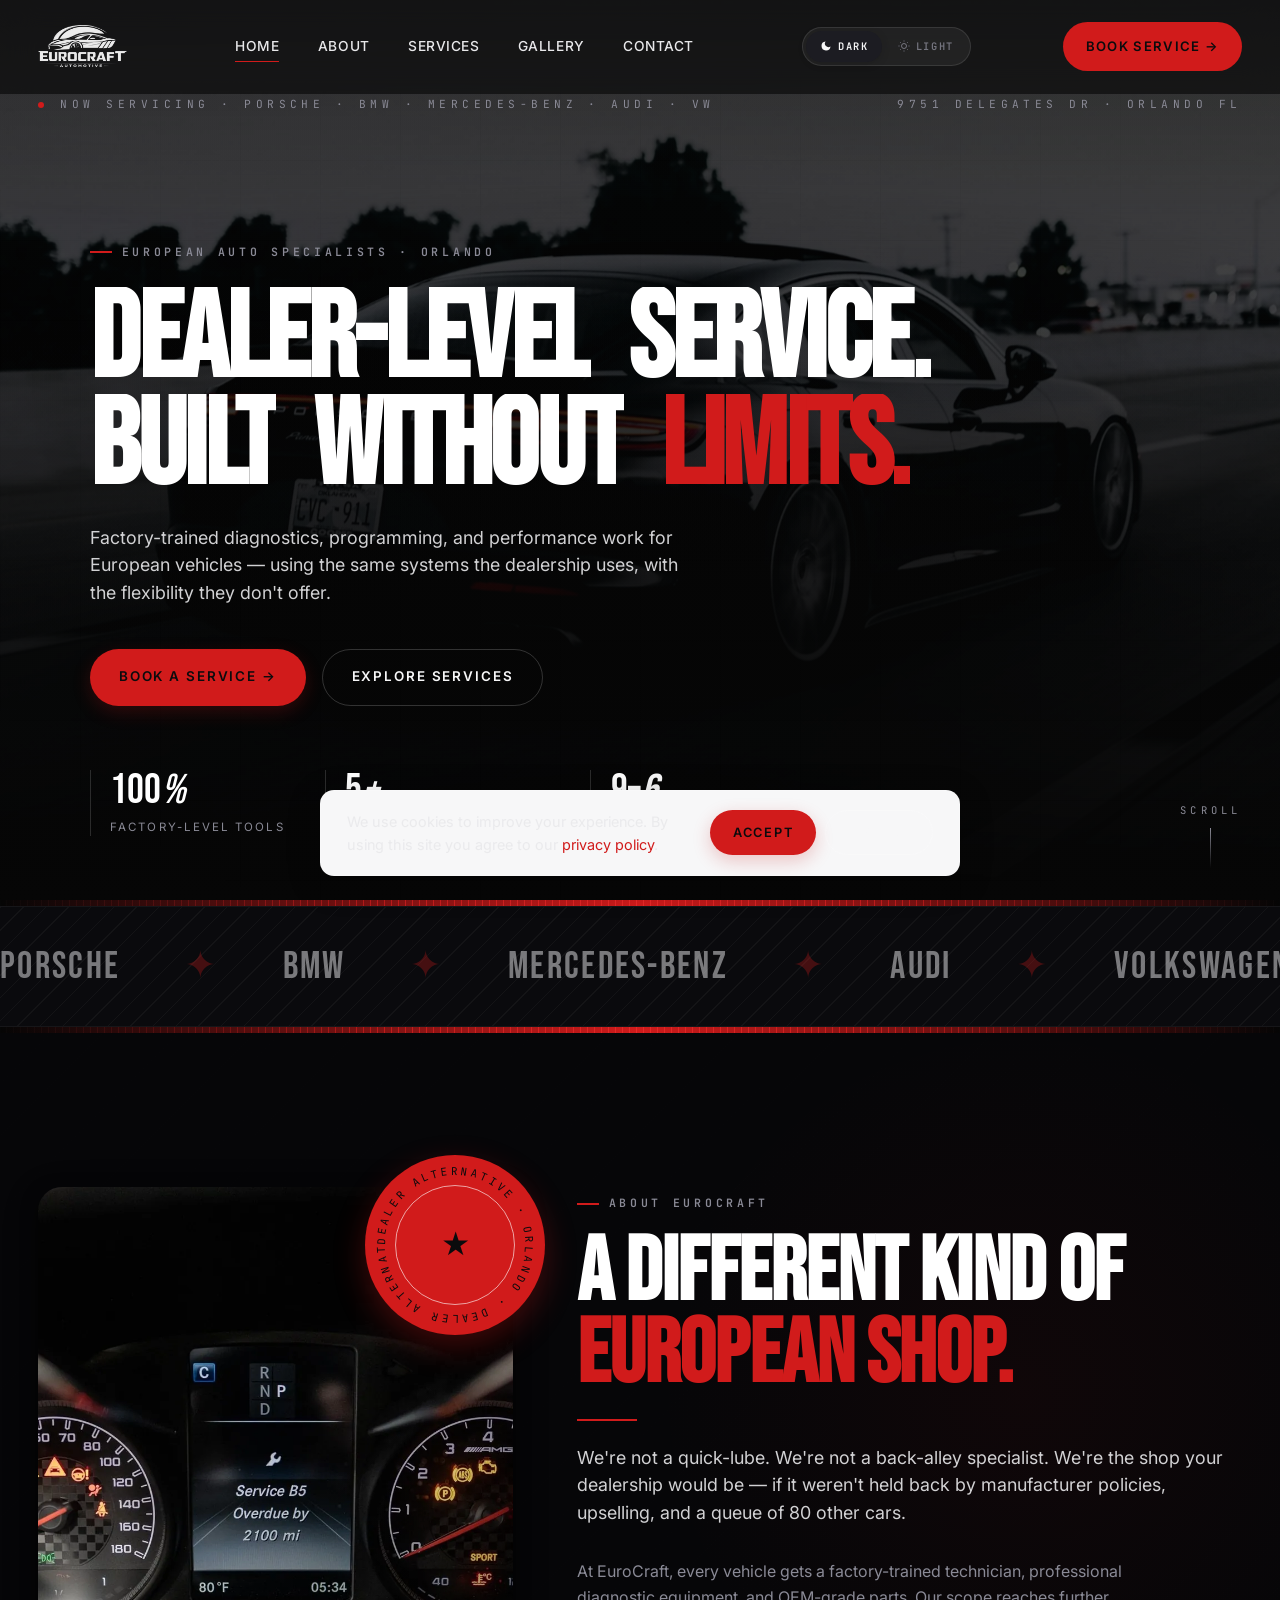
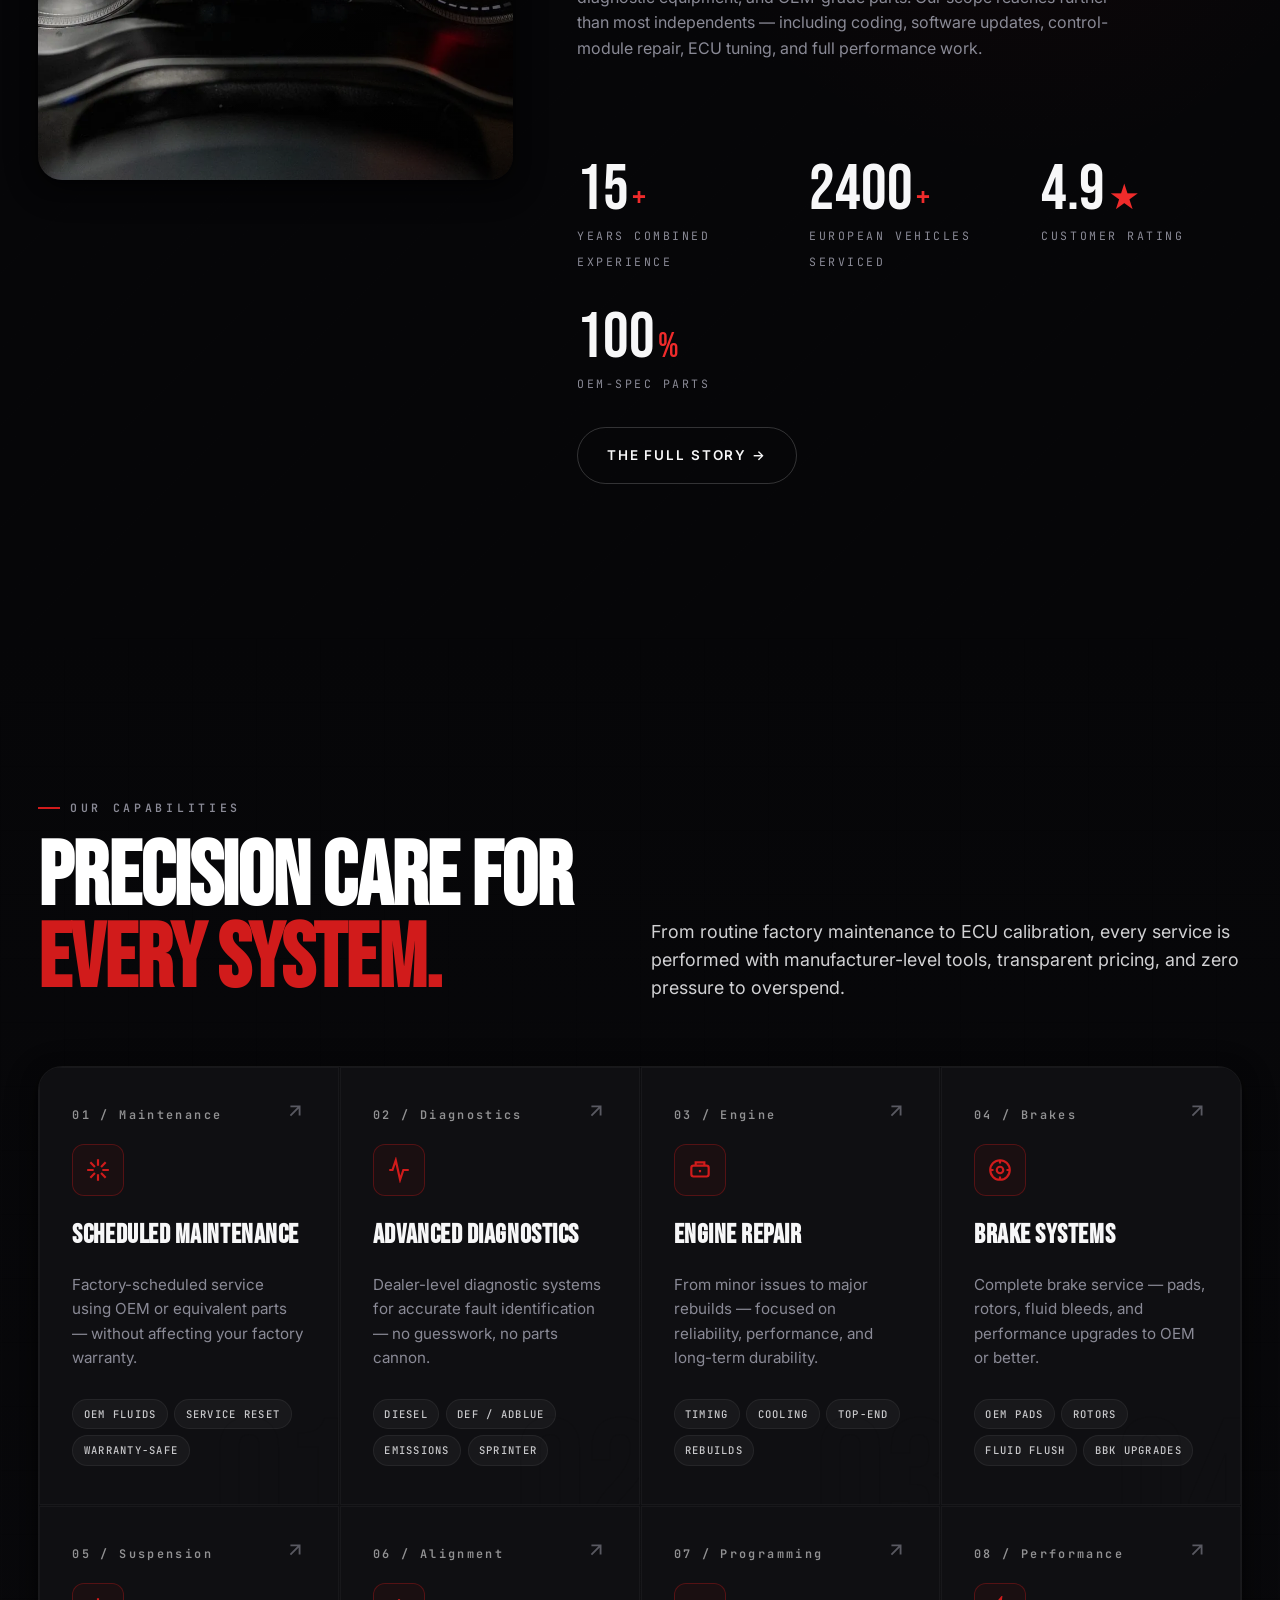
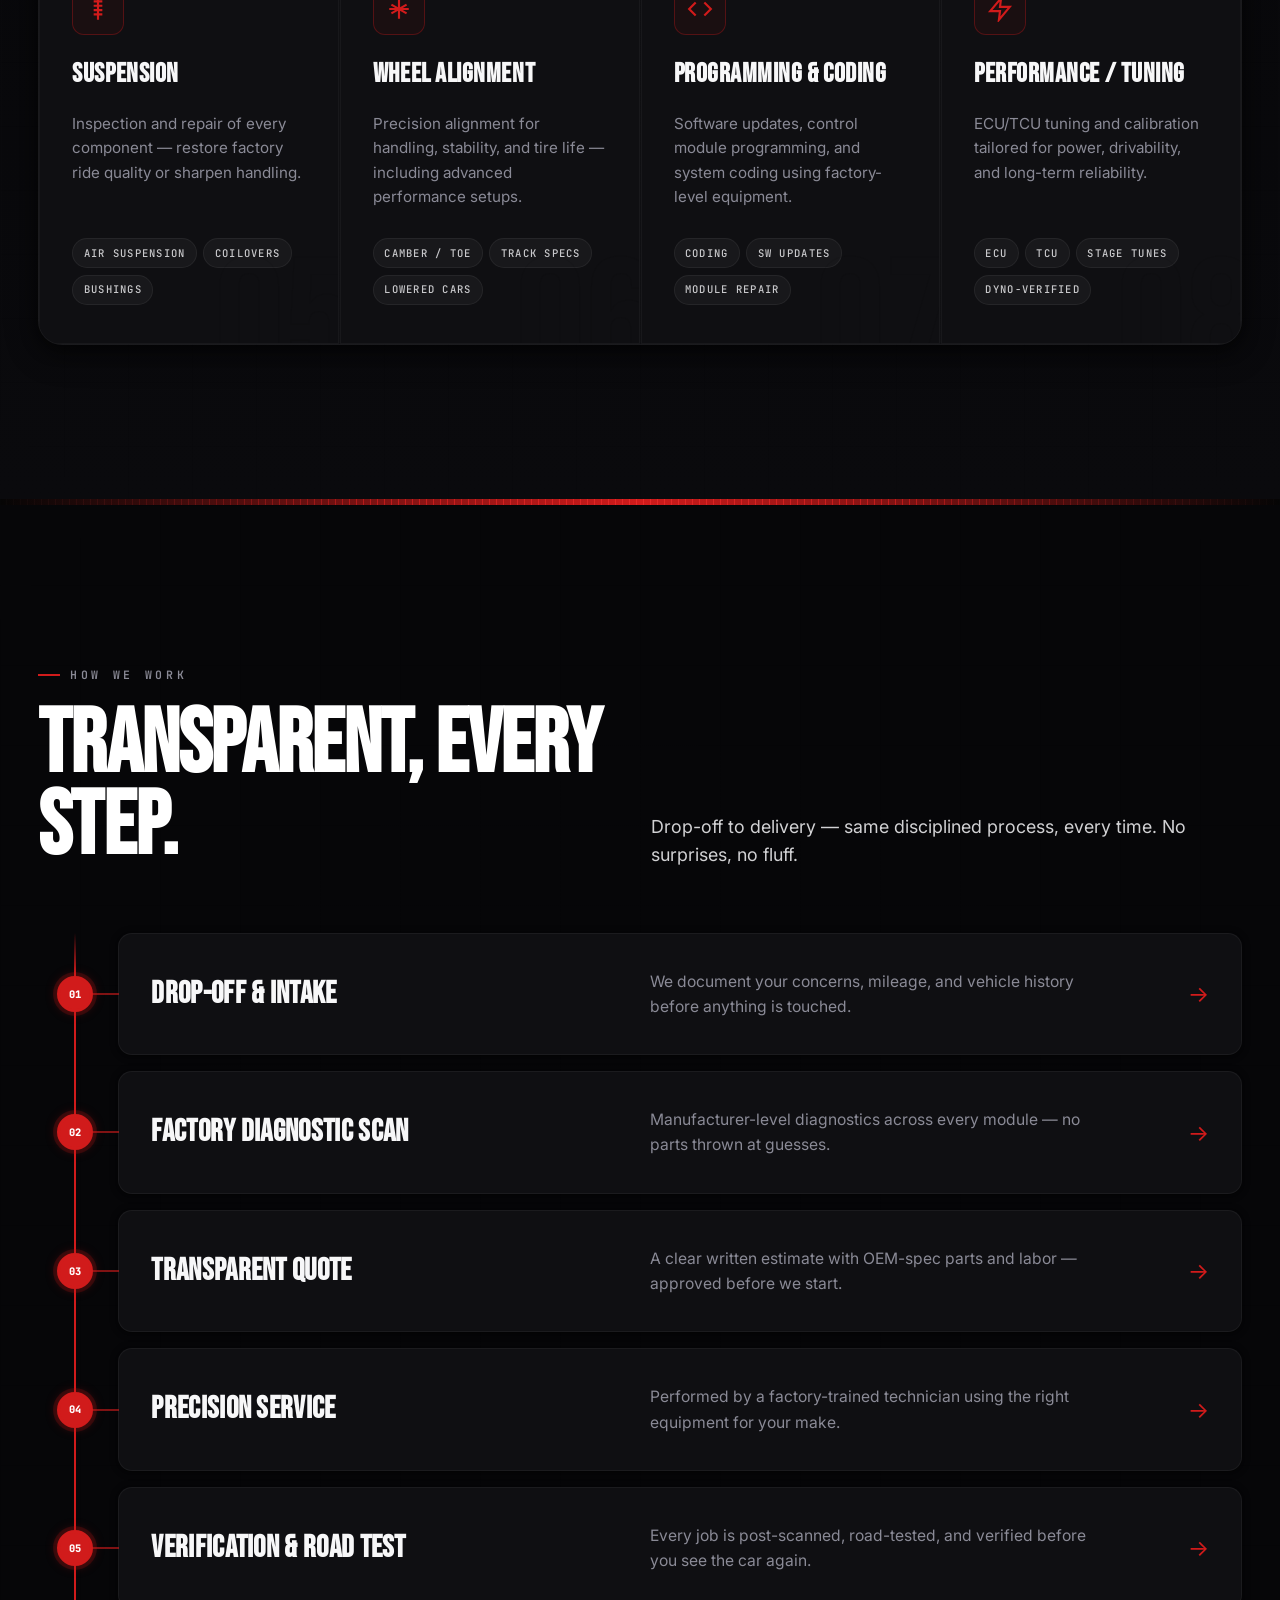
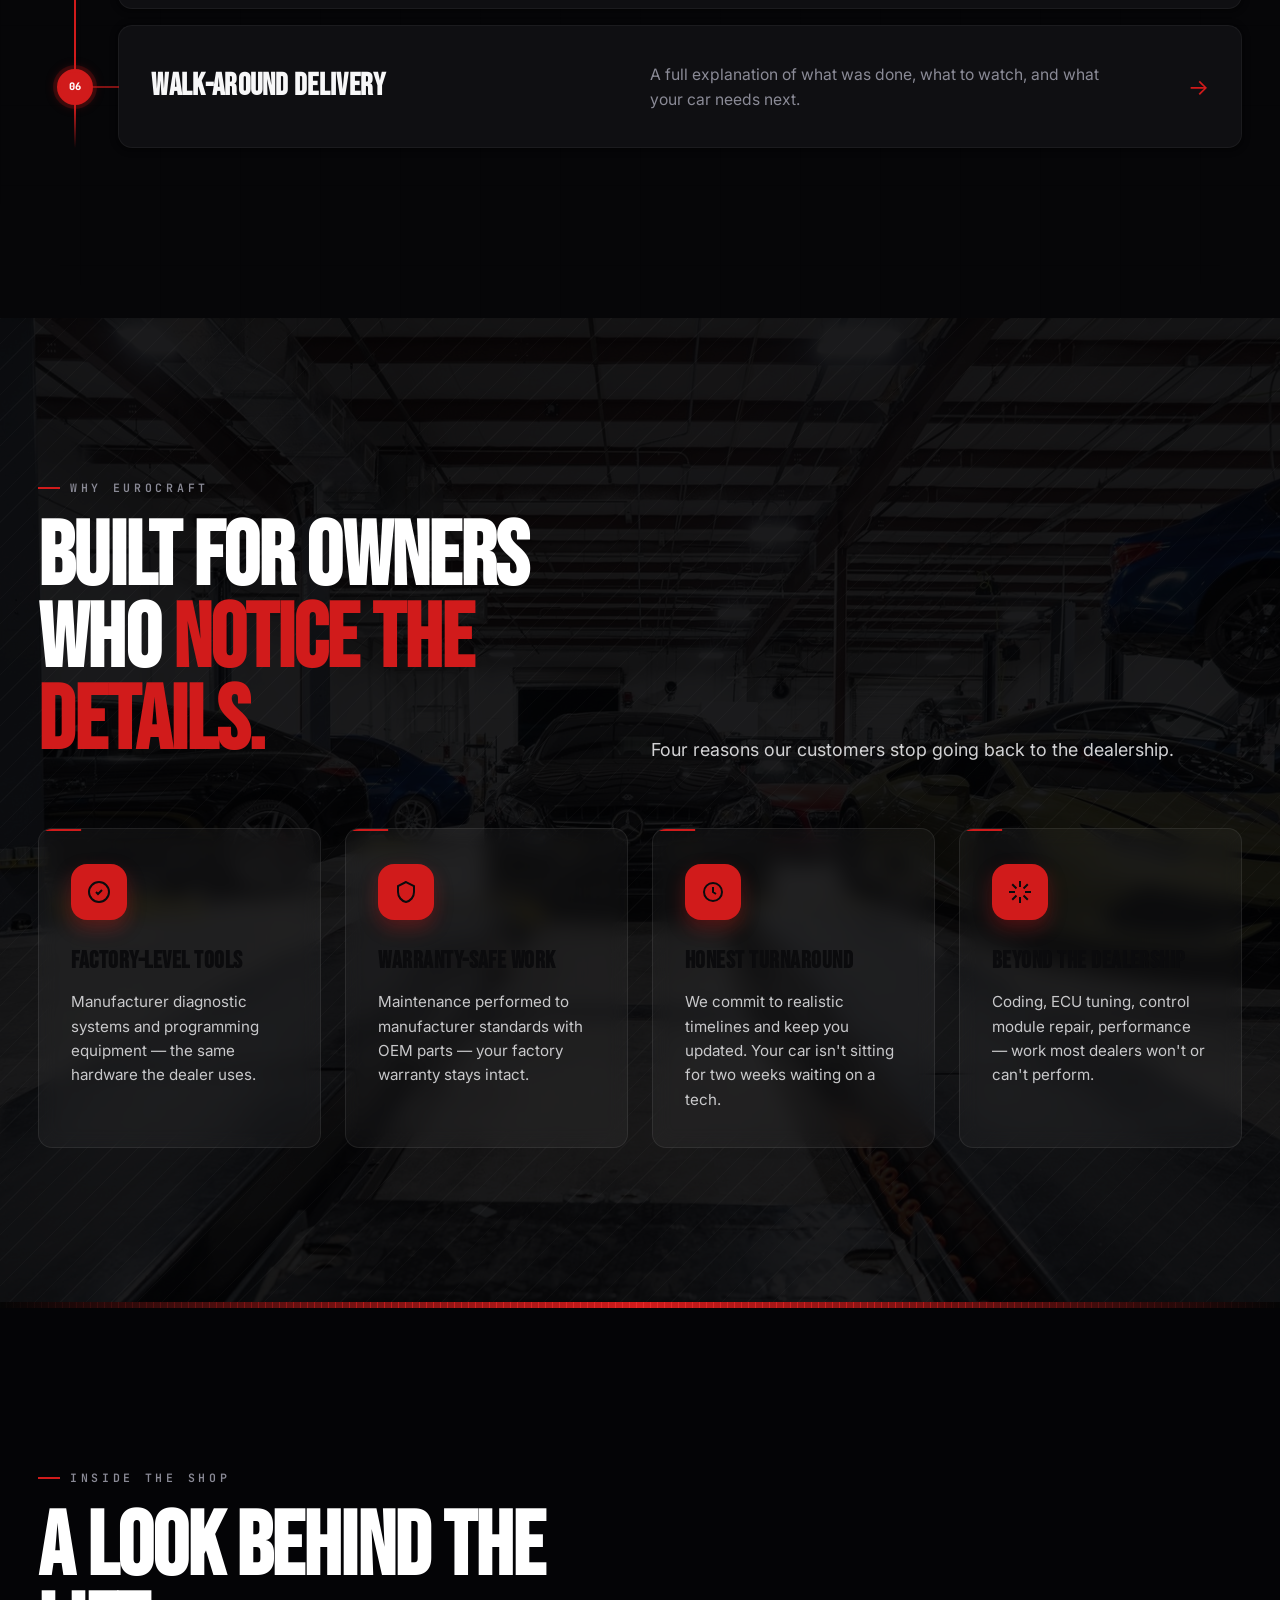
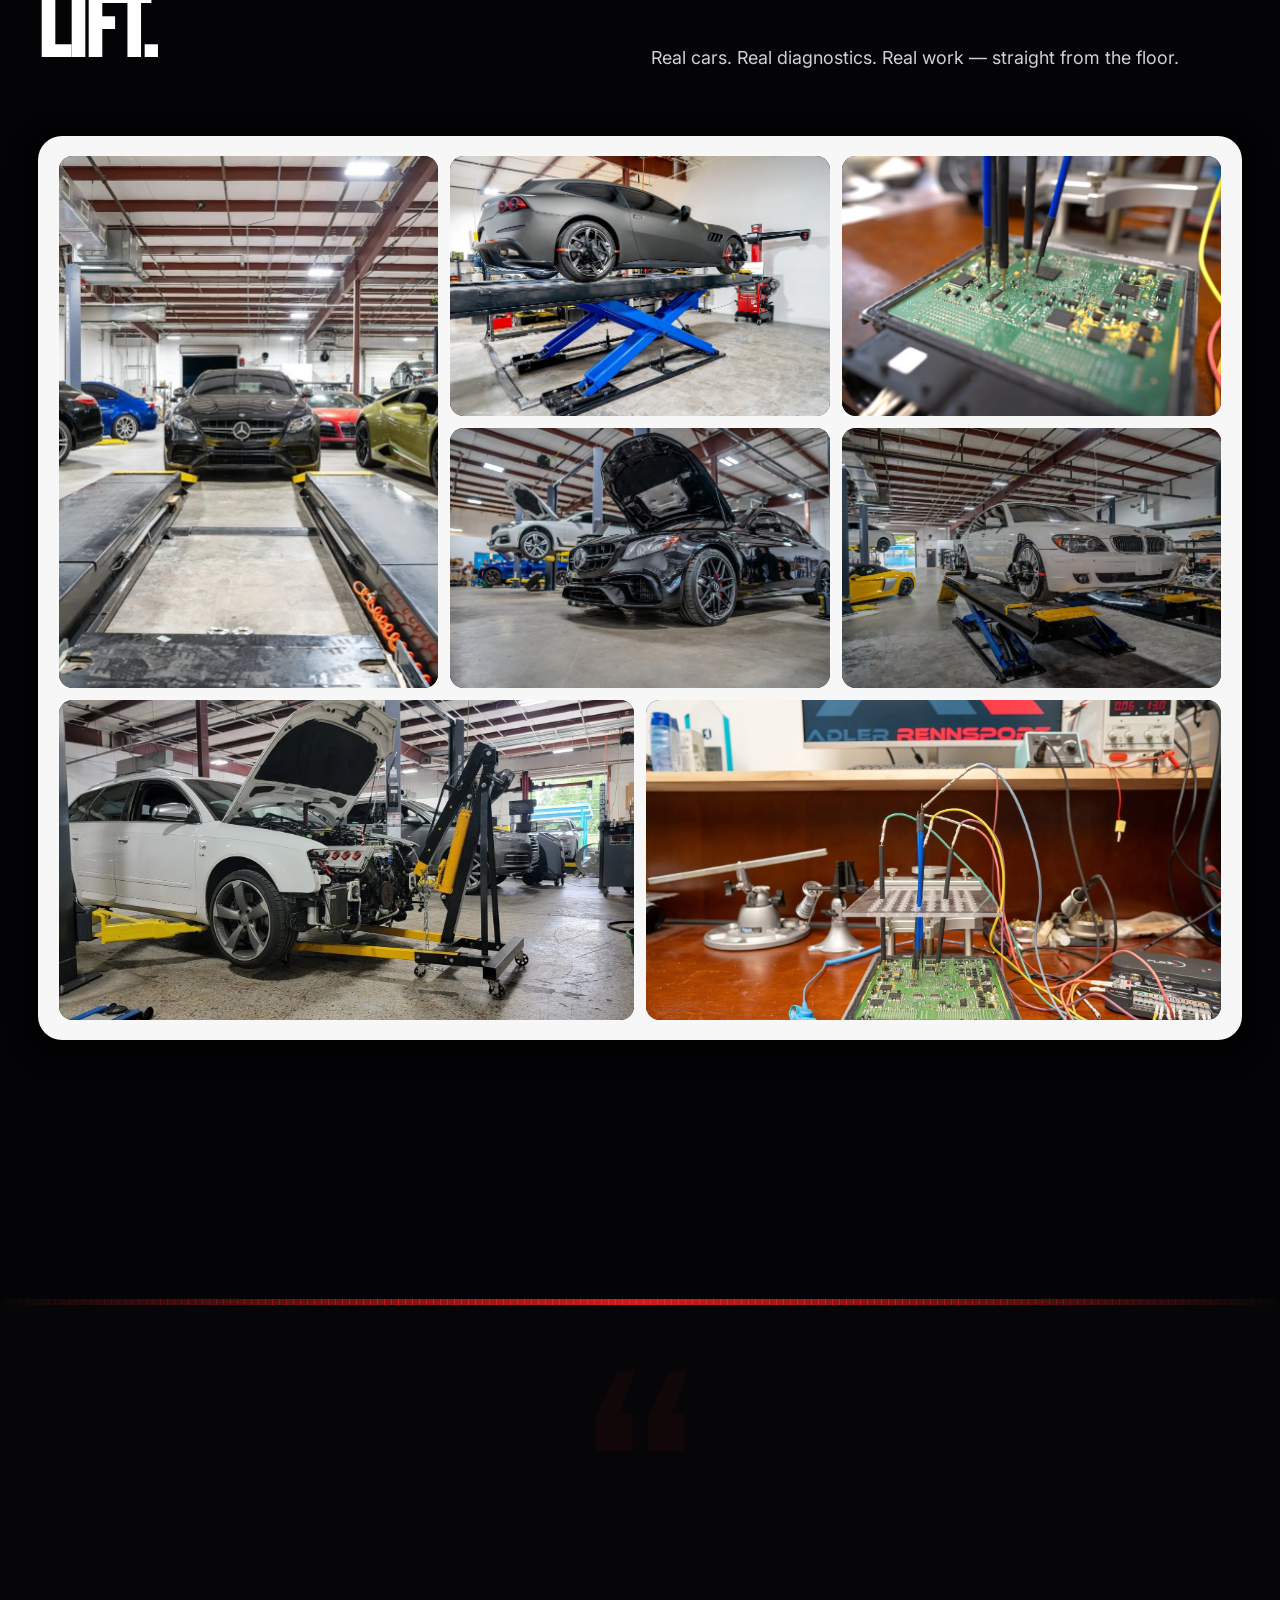
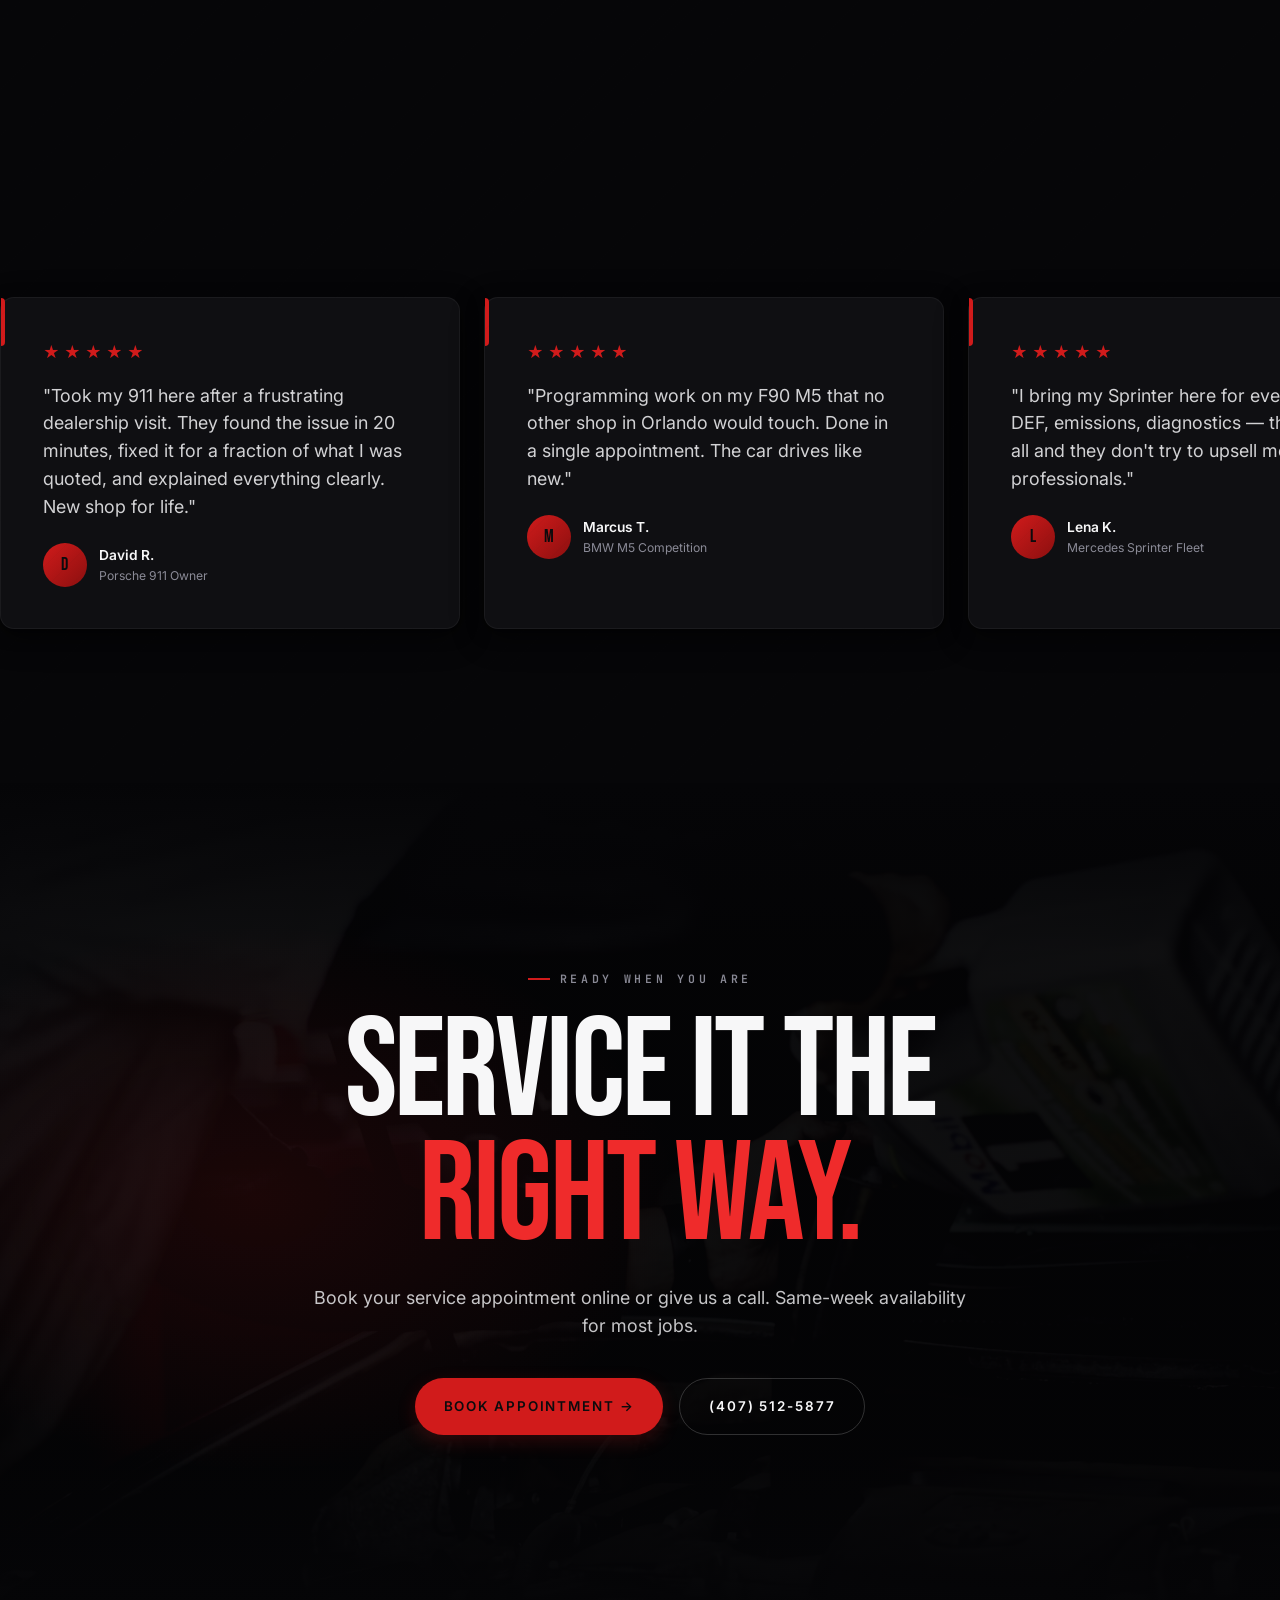
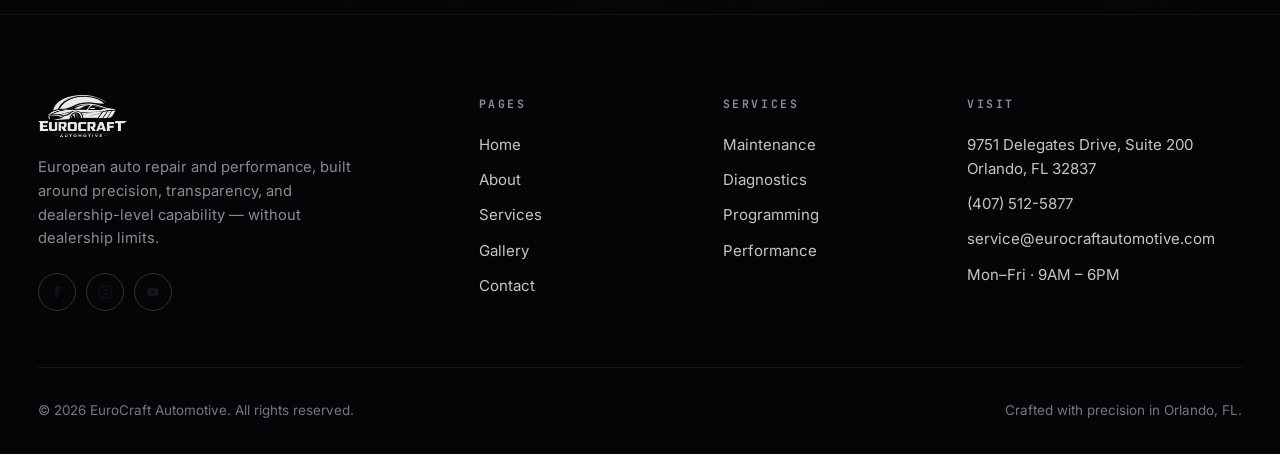
==== commit bde33f59: "Reorganize 'Inside the Shop' gallery grid - Replaced broken span-based gallery with clean editorial " ====
--- a/index.html
+++ b/index.html
@@ -19,7 +19,7 @@
   <link rel="preload" as="image" href="images/webp/porsche.webp" type="image/webp">
 <link rel="icon" type="image/svg+xml" href="assets/favicon.svg">
 <link rel="canonical" href="https://www.eurocraftautomotive.com/index.html">
-<link rel="stylesheet" href="css/style.css?v=1778964624">
+<link rel="stylesheet" href="css/style.css?v=1778964954">
 
   <meta property="og:title" content="EuroCraft Automotive — European Auto Repair, Orlando FL">
   <meta property="og:description" content="Dealer-level diagnostics, programming, and performance for Porsche, BMW, Mercedes-Benz, Audi, and Volkswagen. Orlando's true dealer alternative.">
@@ -495,14 +495,17 @@
       </p>
     </div>
 
-    <div class="gallery-grid reveal">
-      <div class="gallery-item tall"><picture><source srcset="images/webp/shop-1.webp" type="image/webp"><img src="images/shop-1.jpg" alt=""></picture></div>
-      <div class="gallery-item wide"><picture><source srcset="images/webp/ecu-tuning.webp" type="image/webp"><img src="images/ecu-tuning.jpg" alt=""></picture></div>
-      <div class="gallery-item square"><picture><source srcset="images/webp/shop-2.webp" type="image/webp"><img src="images/shop-2.jpg" alt=""></picture></div>
-      <div class="gallery-item square"><picture><source srcset="images/webp/shop-4.webp" type="image/webp"><img src="images/shop-4.jpg" alt=""></picture></div>
-      <div class="gallery-item square"><picture><source srcset="images/webp/shop-5.webp" type="image/webp"><img src="images/shop-5.jpg" alt=""></picture></div>
-      <div class="gallery-item wide-2"><picture><source srcset="images/webp/shop-6.webp" type="image/webp"><img src="images/shop-6.jpg" alt=""></picture></div>
-      <div class="gallery-item square"><picture><source srcset="images/webp/shop-7.webp" type="image/webp"><img src="images/shop-7.jpg" alt=""></picture></div>
+    <div class="shop-grid reveal">
+      <!-- Feature: tall portrait left, wide right -->
+      <div class="sg-a"><picture><source srcset="images/webp/shop-1.webp" type="image/webp"><img src="images/shop-1.jpg" alt="Workshop — multiple European cars on lifts"></picture></div>
+      <div class="sg-b"><picture><source srcset="images/webp/shop-6.webp" type="image/webp"><img src="images/shop-6.jpg" alt="Ferrari on alignment lift"></picture></div>
+      <div class="sg-c"><picture><source srcset="images/webp/ecu-tuning.webp" type="image/webp"><img src="images/ecu-tuning.jpg" alt="ECU diagnostics circuit"></picture></div>
+      <!-- Middle row: three equal tiles -->
+      <div class="sg-d"><picture><source srcset="images/webp/shop-2.webp" type="image/webp"><img src="images/shop-2.jpg" alt="Mercedes and BMW hoods open"></picture></div>
+      <div class="sg-e"><picture><source srcset="images/webp/shop-4.webp" type="image/webp"><img src="images/shop-4.jpg" alt="BMW on alignment rack"></picture></div>
+      <div class="sg-f"><picture><source srcset="images/webp/shop-7.webp" type="image/webp"><img src="images/shop-7.jpg" alt="Audi engine removal"></picture></div>
+      <!-- Bottom: cinematic full-width -->
+      <div class="sg-g"><picture><source srcset="images/webp/shop-5.webp" type="image/webp"><img src="images/shop-5.jpg" alt="ECU programming bench"></picture></div>
     </div>
 
     <div style="text-align: center; margin-top: 3rem;">
--- a/css/style.css
+++ b/css/style.css
@@ -2519,3 +2519,86 @@
 
 /* Process step nums in light mode */
 .process-num { color: rgba(11,11,13,0.18); }
+
+/* ============================================================
+   SHOP GRID — Clean editorial layout, homepage gallery teaser
+   12 columns × auto rows (220px base)
+   ============================================================ */
+.shop-grid {
+  display: grid;
+  grid-template-columns: repeat(12, 1fr);
+  grid-template-rows: 260px 260px 320px;
+  gap: 0.75rem;
+  padding: 1.2rem;
+  background: var(--jet);
+  border-radius: var(--radius-lg);
+  border: 1px solid rgba(255,255,255,0.04);
+  box-shadow: var(--shadow-md);
+  margin-top: 3rem;
+}
+[data-theme="light"] .shop-grid {
+  background: var(--bone);
+  border-color: rgba(11,11,13,0.08);
+}
+
+.shop-grid > div {
+  position: relative;
+  overflow: hidden;
+  border-radius: var(--radius);
+  cursor: pointer;
+  background: #111114;
+}
+.shop-grid img {
+  position: absolute;
+  inset: 0;
+  width: 100%; height: 100%;
+  object-fit: cover;
+  transition: transform 0.9s var(--ease), filter 0.5s var(--ease);
+  display: block;
+}
+.shop-grid > div:hover img { transform: scale(1.06); filter: brightness(1.08); }
+.shop-grid > div::after {
+  content: '';
+  position: absolute;
+  inset: 0;
+  background: linear-gradient(180deg, transparent 60%, rgba(0,0,0,0.45) 100%);
+  pointer-events: none;
+  opacity: 0;
+  transition: opacity 0.4s var(--ease);
+}
+.shop-grid > div:hover::after { opacity: 1; }
+
+/* Grid positions */
+/* A: tall portrait — left col, spans 2 rows */
+.sg-a { grid-column: 1 / 5;  grid-row: 1 / 3; }
+/* B: wide landscape — right top */
+.sg-b { grid-column: 5 / 9;  grid-row: 1 / 2; }
+/* C: square — far right top */
+.sg-c { grid-column: 9 / 13; grid-row: 1 / 2; }
+/* D: square — center-left, row 2 */
+.sg-d { grid-column: 5 / 9;  grid-row: 2 / 3; }
+/* E: square — center-right, row 2 */
+.sg-e { grid-column: 9 / 13; grid-row: 2 / 3; }
+/* F: wide — left, row 3 */
+.sg-f { grid-column: 1 / 7;  grid-row: 3 / 4; }
+/* G: wide — right, row 3 (cinematic) */
+.sg-g { grid-column: 7 / 13; grid-row: 3 / 4; }
+
+/* Mobile: stack in 2 columns */
+@media (max-width: 900px) {
+  .shop-grid {
+    grid-template-columns: repeat(2, 1fr);
+    grid-template-rows: repeat(4, 200px);
+  }
+  .sg-a { grid-column: 1 / 2; grid-row: 1 / 3; }
+  .sg-b { grid-column: 2 / 3; grid-row: 1 / 2; }
+  .sg-c { grid-column: 2 / 3; grid-row: 2 / 3; }
+  .sg-d { grid-column: 1 / 2; grid-row: 3 / 4; }
+  .sg-e { grid-column: 2 / 3; grid-row: 3 / 4; }
+  .sg-f { grid-column: 1 / 2; grid-row: 4 / 5; }
+  .sg-g { grid-column: 2 / 3; grid-row: 4 / 5; }
+}
+@media (max-width: 600px) {
+  .shop-grid { grid-template-columns: 1fr; grid-template-rows: repeat(7, 220px); padding: 0.75rem; }
+  .sg-a,.sg-b,.sg-c,.sg-d,.sg-e,.sg-f,.sg-g { grid-column: 1; grid-row: auto; }
+}
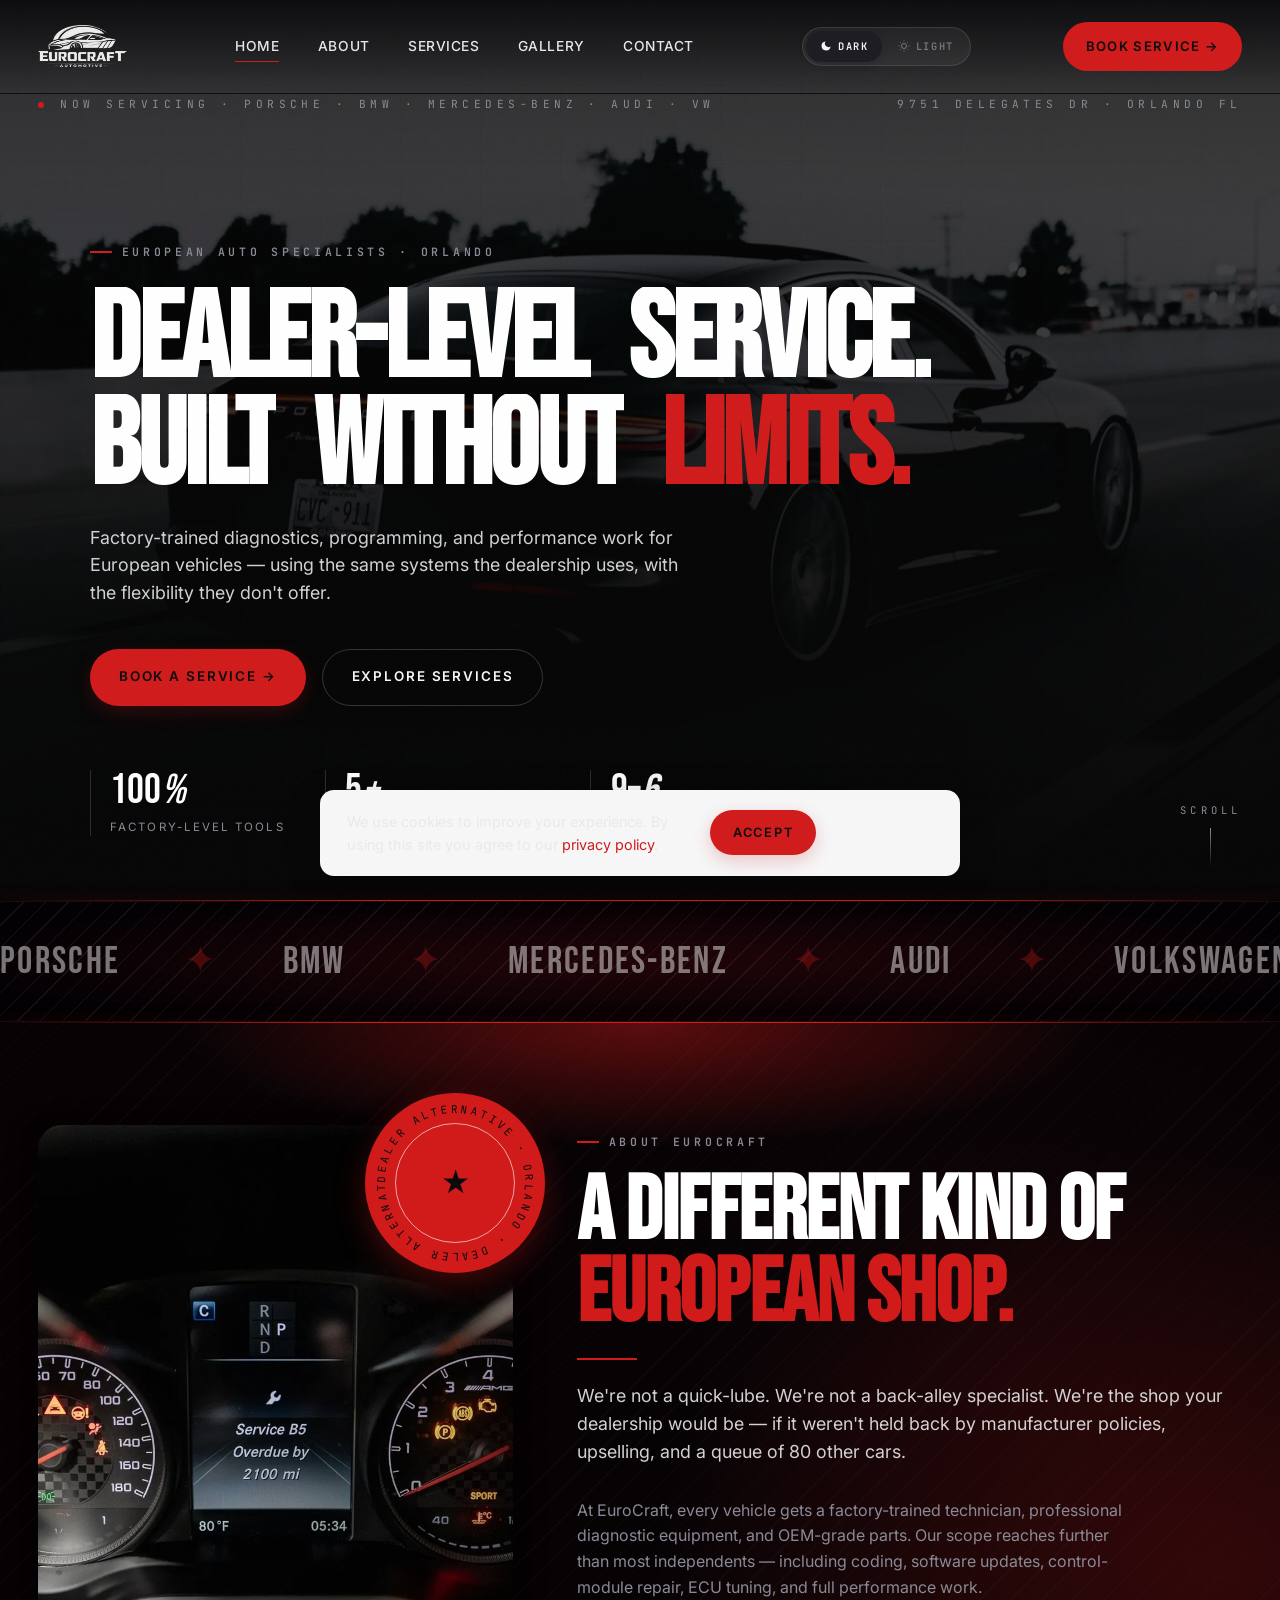
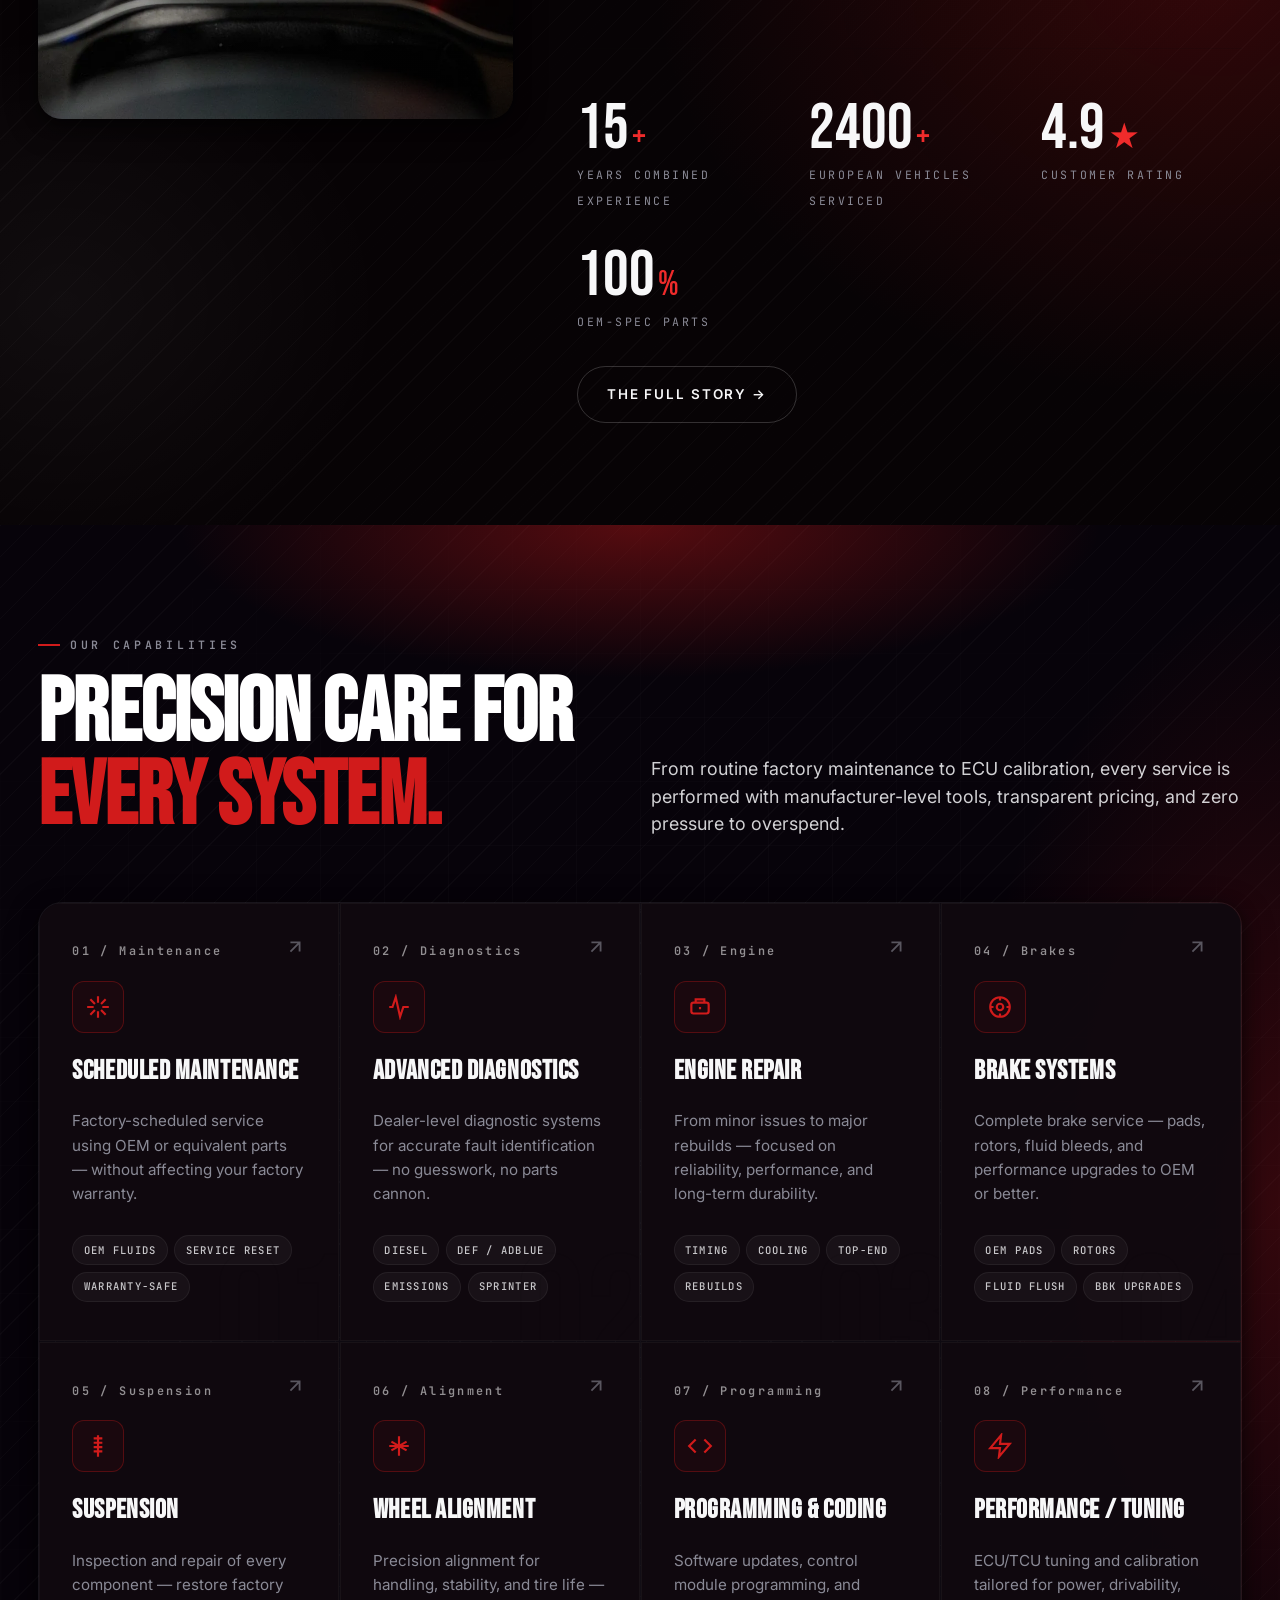
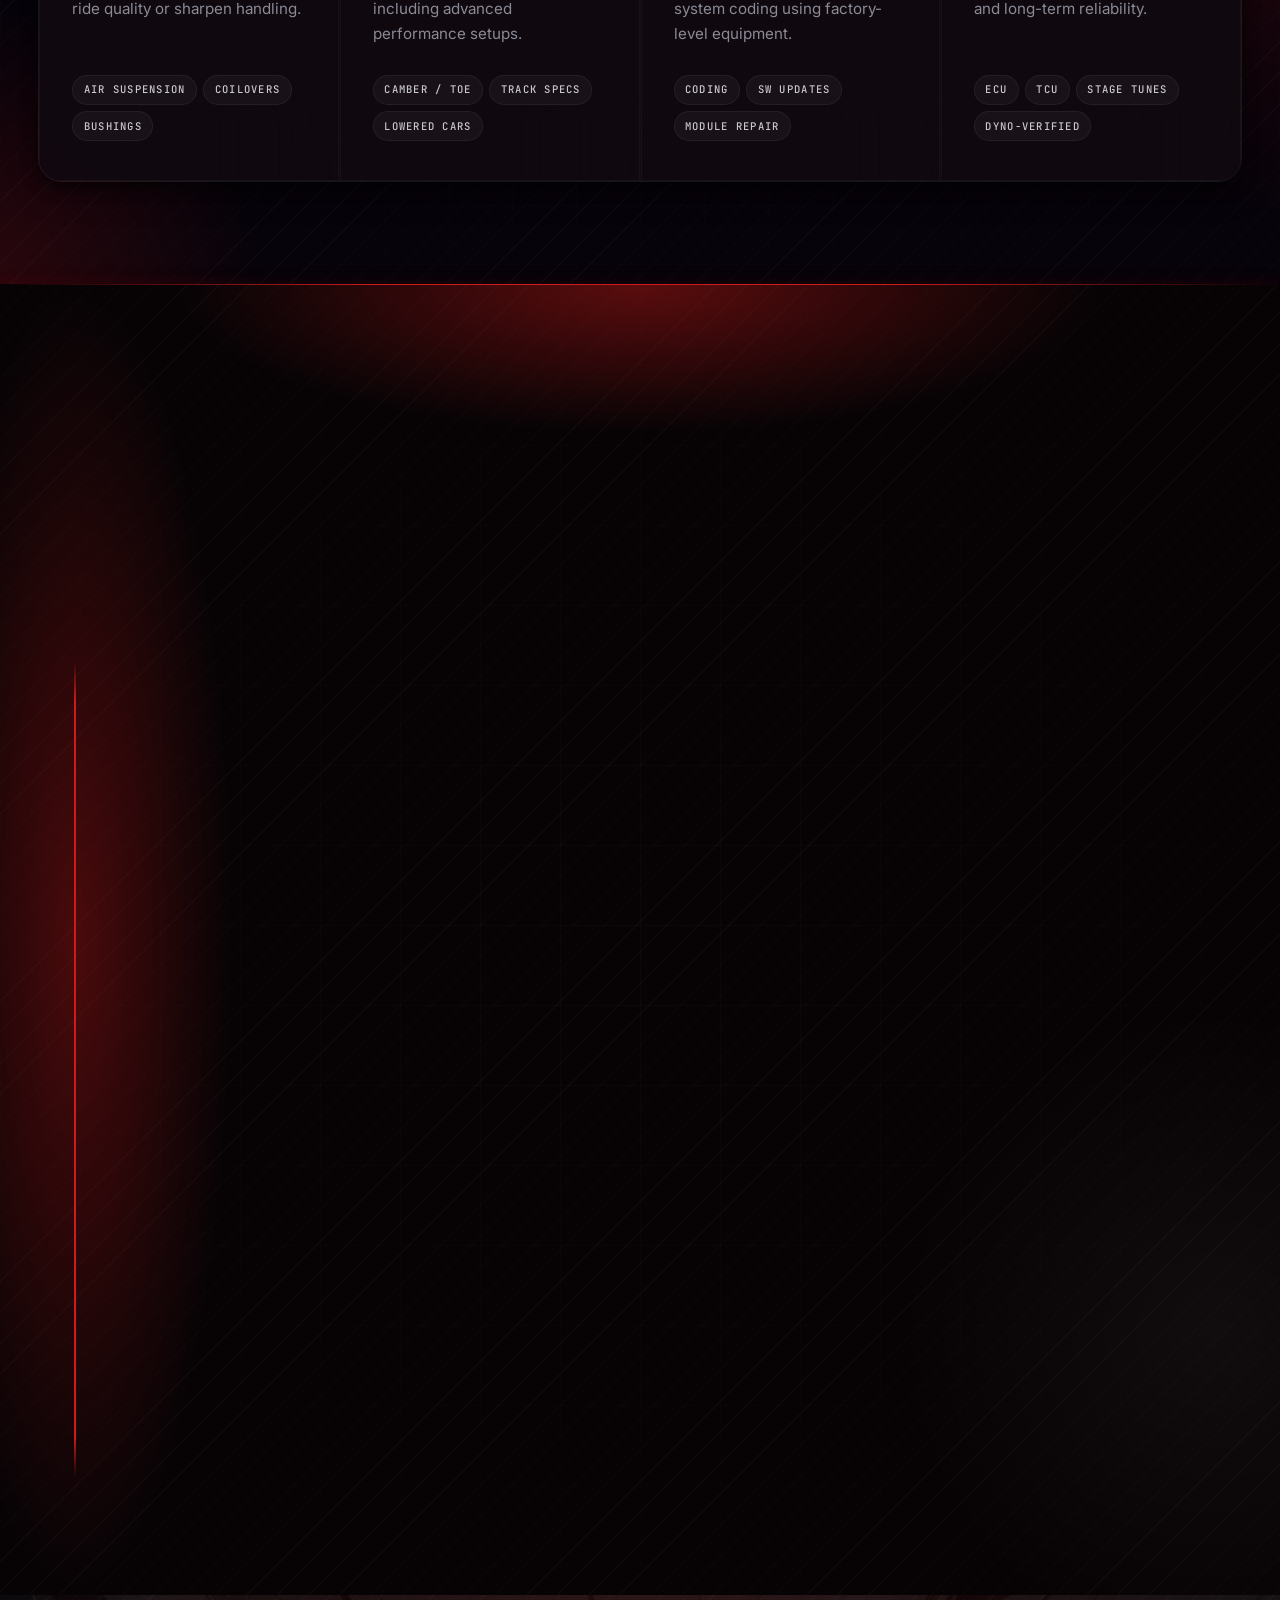
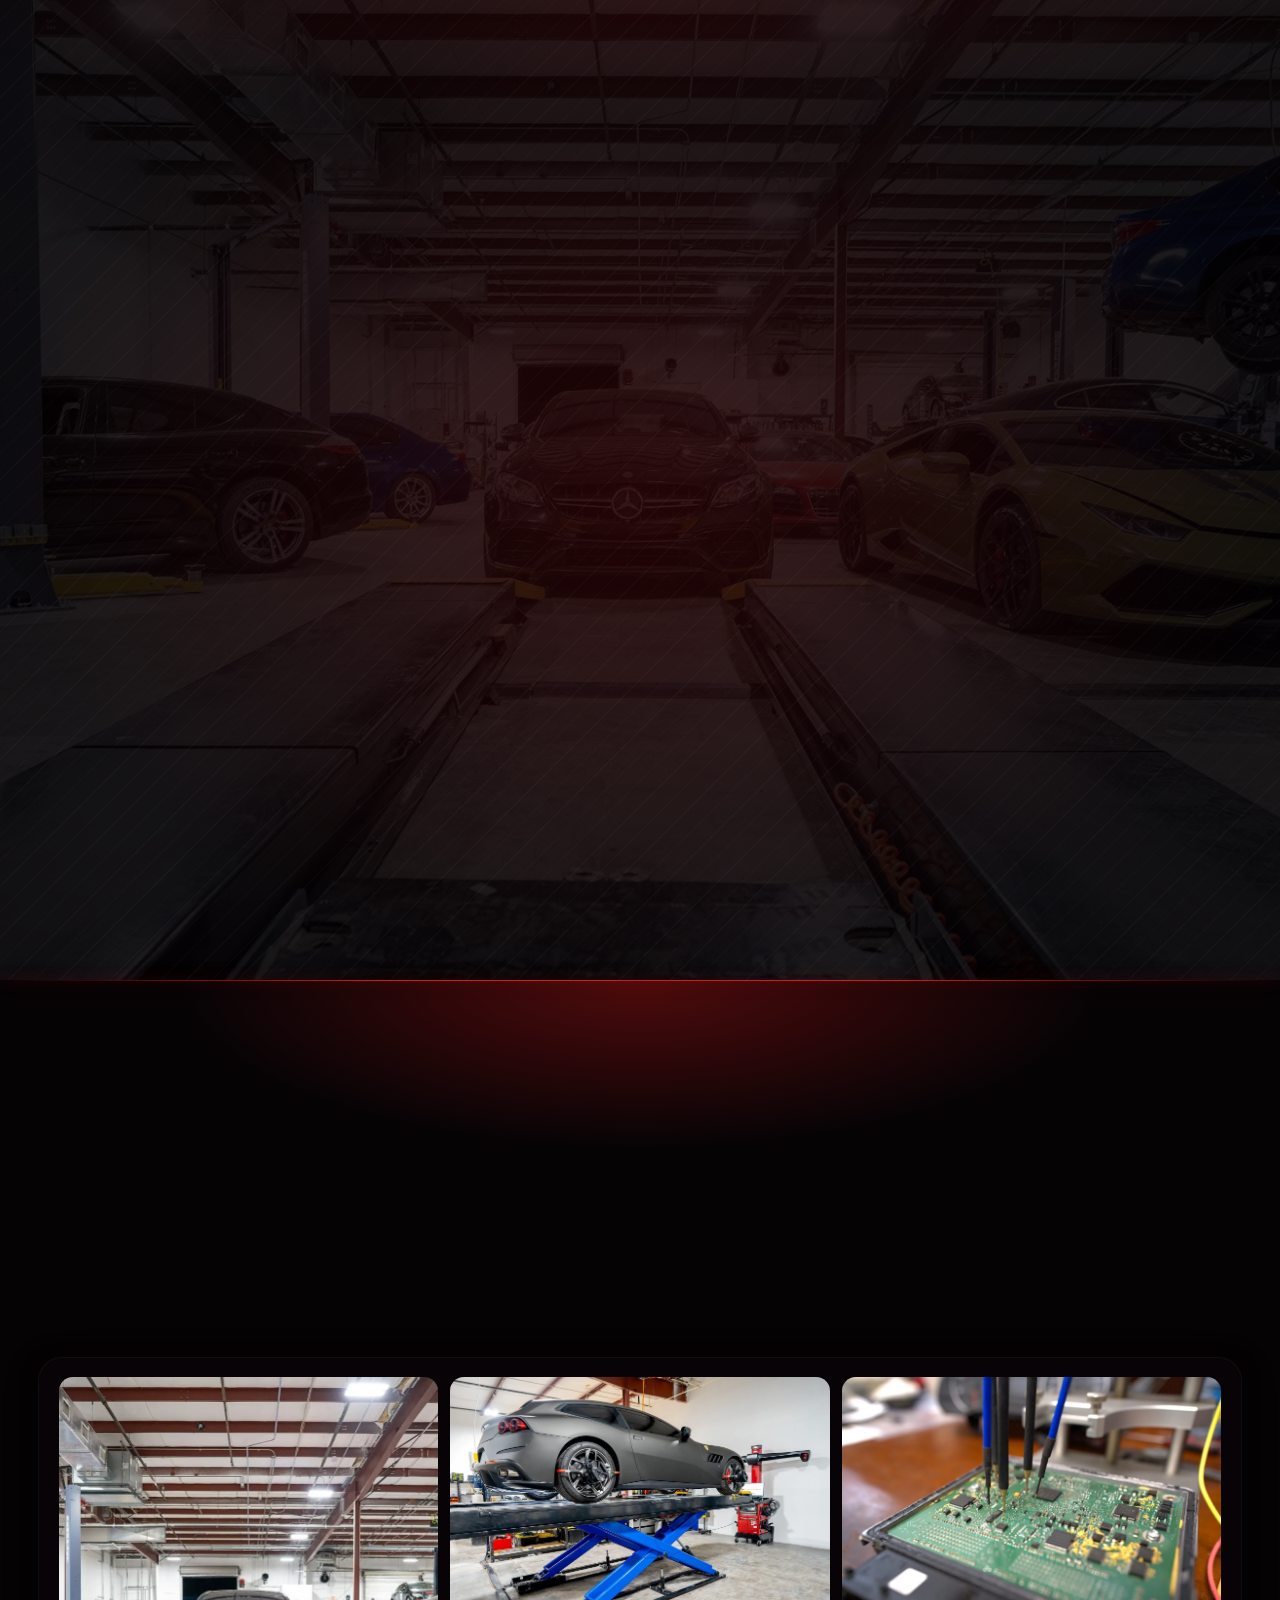
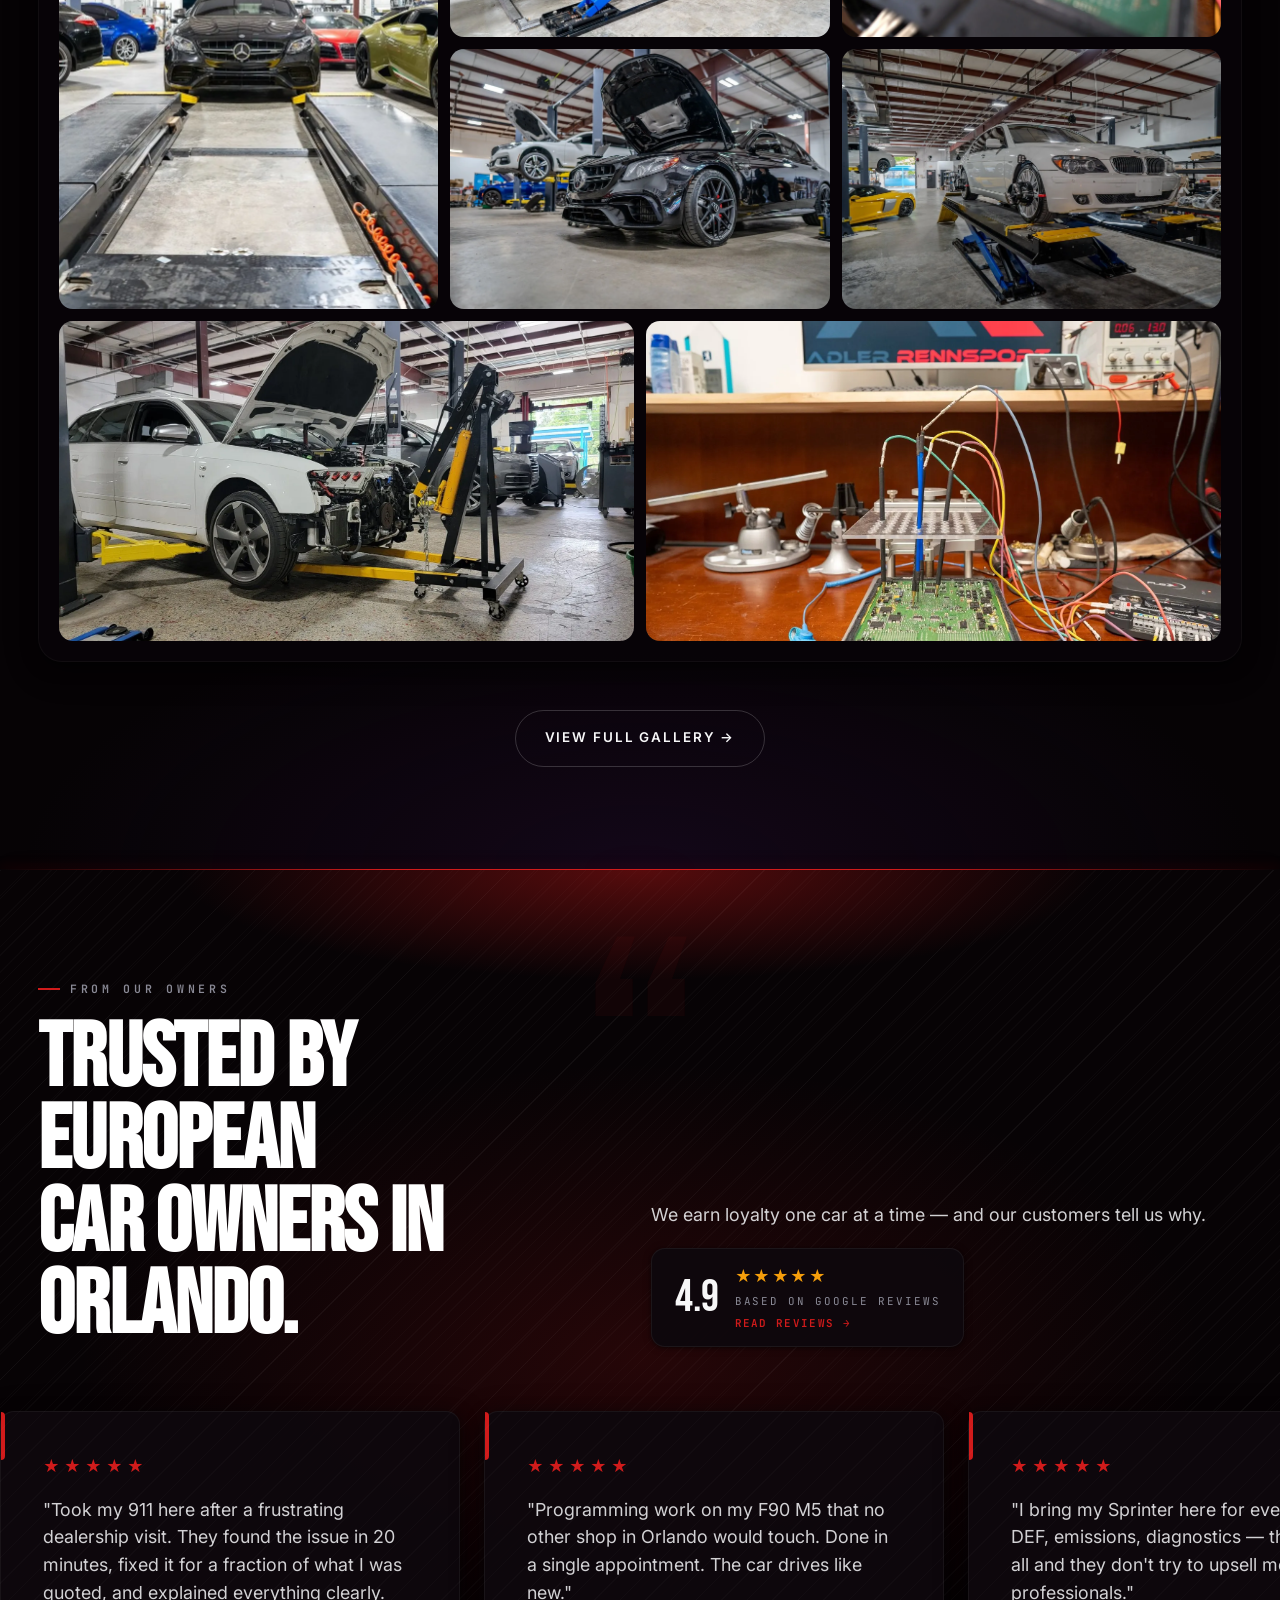
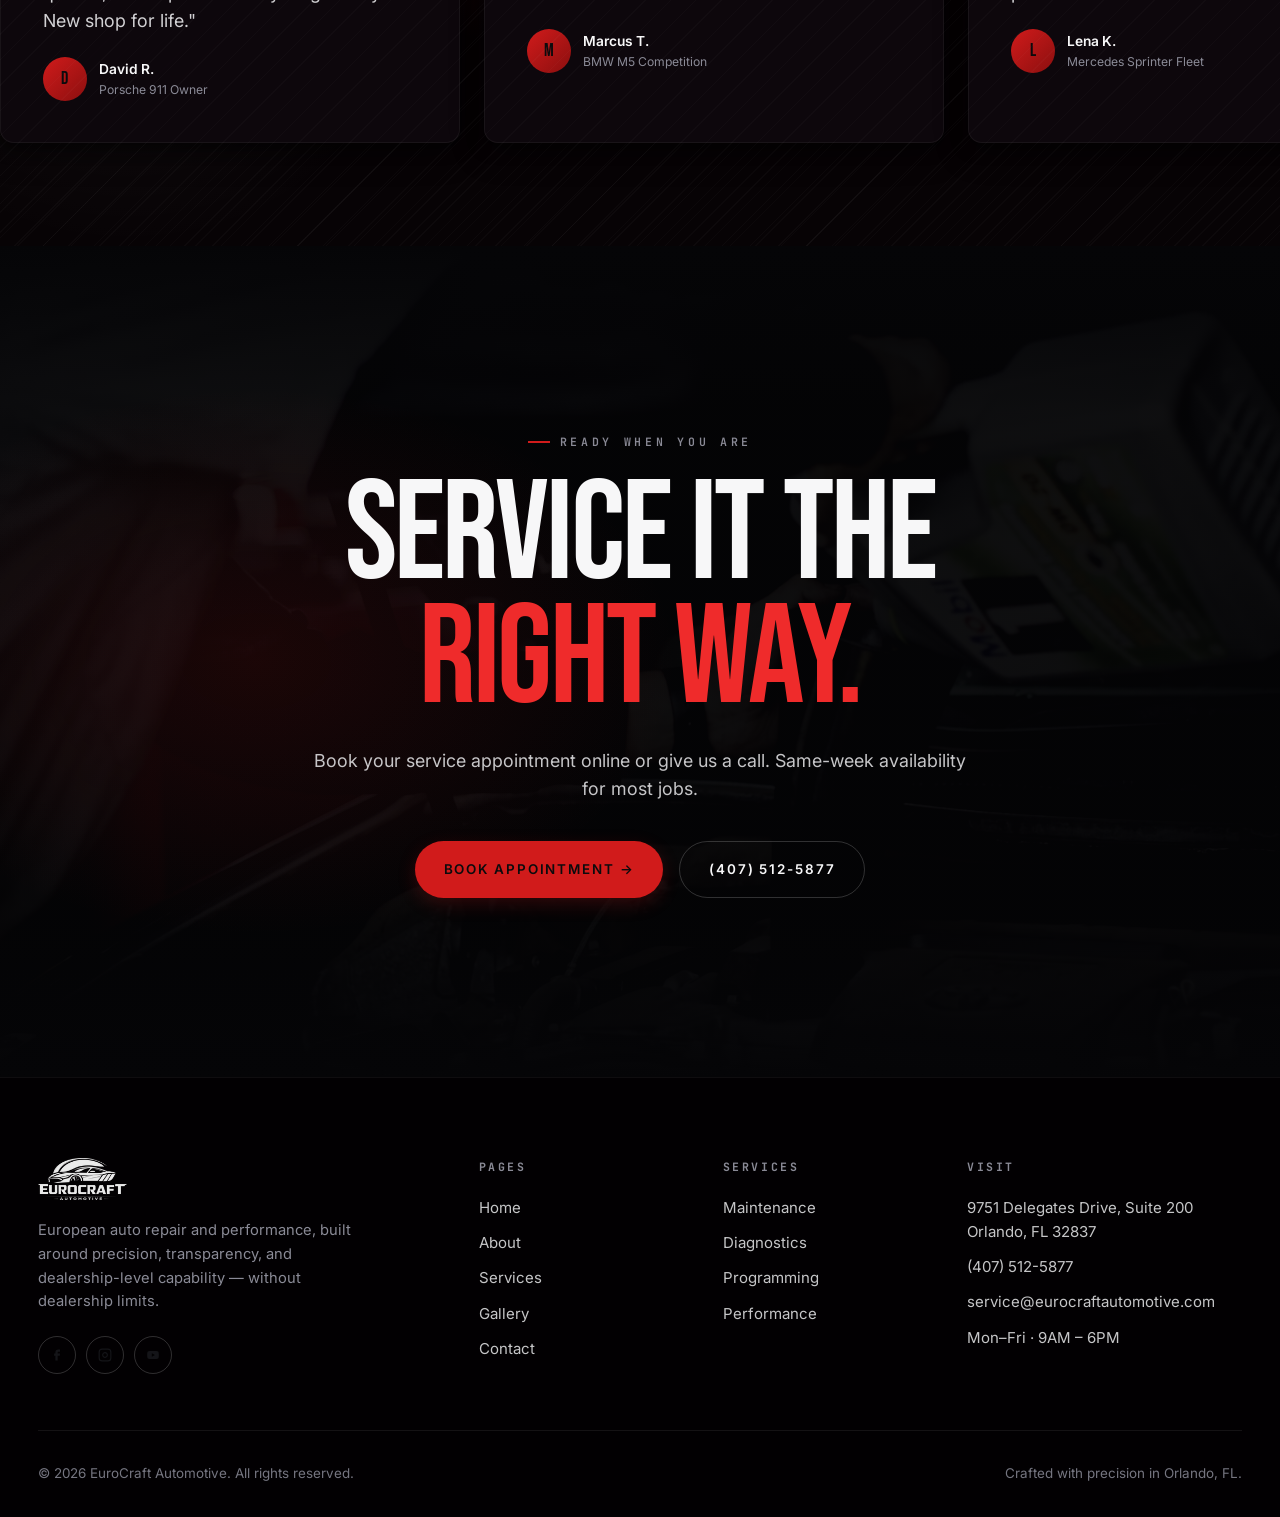
==== commit 2e025227: "Dark theme background depth — red ambient atmosphere throughout - background-attachment:fixed on bod" ====
--- a/index.html
+++ b/index.html
@@ -19,7 +19,7 @@
   <link rel="preload" as="image" href="images/webp/porsche.webp" type="image/webp">
 <link rel="icon" type="image/svg+xml" href="assets/favicon.svg">
 <link rel="canonical" href="https://www.eurocraftautomotive.com/index.html">
-<link rel="stylesheet" href="css/style.css?v=1778964954">
+<link rel="stylesheet" href="css/style.css?v=1778966111">
 
   <meta property="og:title" content="EuroCraft Automotive — European Auto Repair, Orlando FL">
   <meta property="og:description" content="Dealer-level diagnostics, programming, and performance for Porsche, BMW, Mercedes-Benz, Audi, and Volkswagen. Orlando's true dealer alternative.">
--- a/css/style.css
+++ b/css/style.css
@@ -2602,3 +2602,536 @@
   .shop-grid { grid-template-columns: 1fr; grid-template-rows: repeat(7, 220px); padding: 0.75rem; }
   .sg-a,.sg-b,.sg-c,.sg-d,.sg-e,.sg-f,.sg-g { grid-column: 1; grid-row: auto; }
 }
+
+/* ============================================================
+   DARK THEME BACKGROUND DEPTH
+   Adds visual texture, ambient glows, and photo watermarks
+   behind flat-black sections so nothing reads as empty void.
+   ============================================================ */
+
+/* 1. Base html body — very subtle noise grain via repeating gradient */
+[data-theme="dark"] body {
+  background:
+    radial-gradient(ellipse 180% 60% at 50% 0%, rgba(196,24,24,0.07) 0%, transparent 55%),
+    radial-gradient(ellipse 120% 80% at 80% 100%, rgba(255,255,255,0.02) 0%, transparent 60%),
+    #060606;
+}
+
+/* 2. About / intro sections — warm red ambient right column */
+[data-theme="dark"] .about-section {
+  background:
+    radial-gradient(ellipse 70% 80% at 90% 50%, rgba(196,24,24,0.10) 0%, transparent 55%),
+    radial-gradient(ellipse 50% 60% at 10% 80%, rgba(255,255,255,0.025) 0%, transparent 50%),
+    #060608;
+}
+
+/* 3. Services section — subtle vertical red column on right + grid lines */
+[data-theme="dark"] .services-section {
+  background:
+    radial-gradient(ellipse 80% 100% at 100% 50%, rgba(196,24,24,0.09) 0%, transparent 50%),
+    radial-gradient(ellipse 100% 40% at 0% 0%, rgba(255,255,255,0.02) 0%, transparent 50%),
+    linear-gradient(180deg, #060606 0%, #080808 50%, #060606 100%);
+}
+[data-theme="dark"] .services-section::before {
+  background-image:
+    linear-gradient(rgba(255,255,255,0.03) 1px, transparent 1px),
+    linear-gradient(90deg, rgba(255,255,255,0.03) 1px, transparent 1px);
+  background-size: 64px 64px;
+  mask-image: radial-gradient(80% 70% at 50% 50%, black 0%, transparent 95%);
+}
+
+/* 4. Process section — workshop photo watermark at very low opacity */
+[data-theme="dark"] .process-section {
+  background:
+    radial-gradient(ellipse 60% 50% at 50% 30%, rgba(196,24,24,0.08) 0%, transparent 55%),
+    linear-gradient(180deg, #060608 0%, #08080a 50%, #060608 100%);
+  position: relative;
+}
+[data-theme="dark"] .process-section::before {
+  background-image:
+    linear-gradient(rgba(255,255,255,0.025) 1px, transparent 1px),
+    linear-gradient(90deg, rgba(255,255,255,0.025) 1px, transparent 1px);
+  background-size: 80px 80px;
+  mask-image: radial-gradient(75% 70% at 50% 50%, black 0%, transparent 95%);
+}
+
+/* 5. Gallery section — dark blue-tinted background for contrast */
+[data-theme="dark"] .gallery-section {
+  background:
+    radial-gradient(ellipse 100% 50% at 50% 100%, rgba(196,24,24,0.08) 0%, transparent 50%),
+    linear-gradient(180deg, #060606 0%, #07070a 60%, #060606 100%);
+}
+
+/* 6. Testimonials — book-matched warm background */
+[data-theme="dark"] .testimonials-section {
+  background:
+    radial-gradient(ellipse 70% 60% at 30% 50%, rgba(196,24,24,0.08) 0%, transparent 55%),
+    radial-gradient(ellipse 50% 70% at 80% 20%, rgba(255,255,255,0.025) 0%, transparent 50%),
+    linear-gradient(180deg, #060608 0%, #080809 50%, #060608 100%);
+}
+[data-theme="dark"] .testimonials-section::after {
+  background-image: repeating-linear-gradient(135deg, rgba(255,255,255,0.018) 0 1px, transparent 1px 18px);
+}
+
+/* 7. Contact section — warm dark with left glow */
+[data-theme="dark"] .contact-section {
+  background:
+    radial-gradient(ellipse 50% 80% at 0% 50%, rgba(196,24,24,0.10) 0%, transparent 50%),
+    radial-gradient(ellipse 40% 60% at 100% 80%, rgba(255,255,255,0.025) 0%, transparent 50%),
+    #060608;
+}
+[data-theme="dark"] .contact-section::before {
+  background-image:
+    linear-gradient(rgba(255,255,255,0.025) 1px, transparent 1px),
+    linear-gradient(90deg, rgba(255,255,255,0.025) 1px, transparent 1px);
+  background-size: 64px 64px;
+}
+
+/* 8. shop-grid dark container — subtle car silhouette depth */
+[data-theme="dark"] .shop-grid {
+  background:
+    radial-gradient(ellipse 60% 60% at 25% 50%, rgba(196,24,24,0.10) 0%, transparent 55%),
+    #0a0a0d;
+  border-color: rgba(255,255,255,0.05);
+}
+
+/* 9. Stats band always dark — boost its depth */
+[data-theme="dark"] .stats-band {
+  background:
+    radial-gradient(ellipse 120% 80% at 20% 0%, rgba(196,24,24,0.22) 0%, transparent 50%),
+    radial-gradient(ellipse 80% 100% at 100% 100%, rgba(255,255,255,0.04) 0%, transparent 60%),
+    repeating-linear-gradient(135deg, rgba(255,255,255,0.025) 0 1px, transparent 1px 18px),
+    #030305;
+}
+
+/* 10. Why/Values section — slightly lighter dark with more red depth */
+[data-theme="dark"] .why-section {
+  background:
+    radial-gradient(ellipse 80% 60% at 50% 50%, rgba(196,24,24,0.12) 0%, transparent 55%),
+    #030305;
+}
+
+/* Tighten section padding in dark mode so voids shrink */
+[data-theme="dark"] .section,
+[data-theme="dark"] .services-section,
+[data-theme="dark"] .process-section,
+[data-theme="dark"] .testimonials-section,
+[data-theme="dark"] .gallery-section,
+[data-theme="dark"] .about-section {
+  padding-block: clamp(4rem, 8vw, 7rem);
+}
+
+/* ============================================================
+   DARK THEME DEPTH v2 — More aggressive, every section treated
+   ============================================================ */
+
+/* Global grain overlay on dark mode via SVG filter pseudo-element */
+[data-theme="dark"] body::before {
+  content: '';
+  position: fixed;
+  inset: 0;
+  z-index: 9997;
+  pointer-events: none;
+  opacity: 0.025;
+  background-image: url("data:image/svg+xml,%3Csvg viewBox='0 0 256 256' xmlns='http://www.w3.org/2000/svg'%3E%3Cfilter id='n'%3E%3CfeTurbulence type='fractalNoise' baseFrequency='0.9' numOctaves='4' stitchTiles='stitch'/%3E%3C/filter%3E%3Crect width='100%25' height='100%25' filter='url(%23n)'/%3E%3C/svg%3E");
+  background-size: 256px 256px;
+}
+
+/* Body-level ambient — very subtle red bleed from center */
+[data-theme="dark"] body {
+  background:
+    radial-gradient(ellipse 100% 30% at 50% 0%, rgba(196,24,24,0.09) 0%, transparent 50%),
+    radial-gradient(ellipse 80% 40% at 50% 100%, rgba(196,24,24,0.06) 0%, transparent 50%),
+    #060606;
+}
+
+/* About section — stronger glow */
+[data-theme="dark"] .about-section {
+  background:
+    radial-gradient(ellipse 90% 70% at 85% 50%, rgba(196,24,24,0.14) 0%, transparent 50%),
+    radial-gradient(ellipse 60% 50% at 5% 30%, rgba(255,255,255,0.03) 0%, transparent 50%),
+    repeating-linear-gradient(135deg, rgba(255,255,255,0.02) 0 1px, transparent 1px 22px),
+    #060608;
+}
+
+/* Services — brighter red column right edge */
+[data-theme="dark"] .services-section {
+  background:
+    radial-gradient(ellipse 60% 100% at 100% 50%, rgba(196,24,24,0.14) 0%, transparent 50%),
+    radial-gradient(ellipse 50% 60% at 0% 100%, rgba(196,24,24,0.07) 0%, transparent 50%),
+    repeating-linear-gradient(135deg, rgba(255,255,255,0.022) 0 1px, transparent 1px 22px),
+    linear-gradient(180deg, #060606 0%, #090909 40%, #070708 100%);
+}
+
+/* Process — red spine glow behind the rail */
+[data-theme="dark"] .process-section {
+  background:
+    radial-gradient(ellipse 20% 90% at 10% 50%, rgba(196,24,24,0.18) 0%, transparent 55%),
+    radial-gradient(ellipse 60% 50% at 90% 30%, rgba(255,255,255,0.03) 0%, transparent 50%),
+    repeating-linear-gradient(135deg, rgba(255,255,255,0.02) 0 1px, transparent 1px 22px),
+    linear-gradient(180deg, #060608 0%, #0a0a0d 40%, #060608 100%);
+}
+
+/* Gallery section — darker steel tint */
+[data-theme="dark"] .gallery-section {
+  background:
+    radial-gradient(ellipse 80% 40% at 50% 0%, rgba(196,24,24,0.09) 0%, transparent 50%),
+    radial-gradient(ellipse 60% 40% at 50% 100%, rgba(30,30,50,0.4) 0%, transparent 60%),
+    #060608;
+}
+
+/* Testimonials — large red quote-mark echo glow */
+[data-theme="dark"] .testimonials-section {
+  background:
+    radial-gradient(ellipse 80% 60% at 50% 40%, rgba(196,24,24,0.10) 0%, transparent 55%),
+    radial-gradient(ellipse 40% 40% at 10% 80%, rgba(255,255,255,0.03) 0%, transparent 50%),
+    repeating-linear-gradient(135deg, rgba(255,255,255,0.018) 0 1px, transparent 1px 20px),
+    #060608;
+}
+
+/* Why section — spotlight effect center */
+[data-theme="dark"] .why-section {
+  background:
+    radial-gradient(ellipse 80% 80% at 50% 50%, rgba(196,24,24,0.16) 0%, transparent 55%),
+    #030305;
+}
+
+/* Stats band — deeper metal + stronger red blast */
+.stats-band {
+  background:
+    radial-gradient(ellipse 140% 80% at 15% 0%, rgba(196,24,24,0.28) 0%, transparent 50%),
+    radial-gradient(ellipse 80% 100% at 100% 100%, rgba(255,255,255,0.04) 0%, transparent 55%),
+    repeating-linear-gradient(135deg, rgba(255,255,255,0.03) 0 1px, transparent 1px 18px),
+    #030305;
+}
+
+/* Contact — stronger left red portal */
+[data-theme="dark"] .contact-section {
+  background:
+    radial-gradient(ellipse 60% 100% at 0% 50%, rgba(196,24,24,0.15) 0%, transparent 50%),
+    radial-gradient(ellipse 60% 60% at 100% 0%, rgba(255,255,255,0.03) 0%, transparent 50%),
+    repeating-linear-gradient(135deg, rgba(255,255,255,0.022) 0 1px, transparent 1px 22px),
+    #060608;
+}
+
+/* Nav on dark — tinted glass */
+[data-theme="dark"] .nav:not(.scrolled) {
+  background: linear-gradient(180deg, rgba(6,6,8,0.82) 0%, transparent 100%);
+  backdrop-filter: none;
+}
+
+/* Section dividers — make the red line glow more */
+[data-theme="dark"] .section-divider {
+  height: 1px;
+  background: linear-gradient(90deg, transparent 0%, var(--red) 30%, var(--red) 70%, transparent 100%);
+  box-shadow: 0 0 12px rgba(196,24,24,0.6), 0 0 24px rgba(196,24,24,0.3);
+  position: relative;
+}
+[data-theme="dark"] .section-divider::after { display: none; }
+
+/* Brand cards on about page — darker tint for depth */
+[data-theme="dark"] .brands-grid {
+  background: rgba(255,255,255,0.02);
+  border-color: rgba(255,255,255,0.04);
+}
+
+/* ============================================================
+   DARK THEME DEPTH v3 — Fix top-of-section voids
+   Every section gets a top-center ambient glow.
+   Body becomes warm red-black, not cold neutral black.
+   ============================================================ */
+
+/* Warmer dark body — red-tinted black base */
+[data-theme="dark"] html { background: #050305; }
+[data-theme="dark"] body {
+  background:
+    radial-gradient(ellipse 150% 25% at 50% 0%,   rgba(196,24,24,0.13) 0%, transparent 55%),
+    radial-gradient(ellipse 120% 20% at 50% 100%,  rgba(196,24,24,0.09) 0%, transparent 55%),
+    radial-gradient(ellipse 60%  60% at 0%   50%,  rgba(196,24,24,0.06) 0%, transparent 55%),
+    radial-gradient(ellipse 60%  60% at 100% 50%,  rgba(196,24,24,0.06) 0%, transparent 55%),
+    #060305;                                       /* warm dark base */
+}
+
+/* Section backgrounds — all get top-center glow + diagonal texture */
+[data-theme="dark"] .about-section {
+  background:
+    radial-gradient(ellipse 100% 30% at 50%   0%,  rgba(196,24,24,0.14) 0%, transparent 55%),
+    radial-gradient(ellipse 80%  80% at 90%  50%,  rgba(196,24,24,0.12) 0%, transparent 55%),
+    radial-gradient(ellipse 50%  50% at 5%  100%,  rgba(255,255,255,0.03) 0%, transparent 50%),
+    repeating-linear-gradient(135deg, rgba(255,255,255,0.02) 0 1px, transparent 1px 22px),
+    #060305;
+}
+[data-theme="dark"] .services-section {
+  background:
+    radial-gradient(ellipse 100% 25% at 50%   0%,  rgba(196,24,24,0.12) 0%, transparent 55%),
+    radial-gradient(ellipse 50%  90% at 100% 50%,  rgba(196,24,24,0.12) 0%, transparent 50%),
+    radial-gradient(ellipse 50%  40% at 0%  100%,  rgba(196,24,24,0.08) 0%, transparent 50%),
+    repeating-linear-gradient(135deg, rgba(255,255,255,0.022) 0 1px, transparent 1px 22px),
+    linear-gradient(180deg, #060305 0%, #08060a 50%, #060305 100%);
+}
+[data-theme="dark"] .process-section {
+  background:
+    radial-gradient(ellipse 100% 30% at 50%   0%,  rgba(196,24,24,0.14) 0%, transparent 55%),
+    radial-gradient(ellipse 25%  90% at 8%   50%,  rgba(196,24,24,0.22) 0%, transparent 55%),
+    radial-gradient(ellipse 50%  50% at 100% 80%,  rgba(255,255,255,0.03) 0%, transparent 50%),
+    repeating-linear-gradient(135deg, rgba(255,255,255,0.022) 0 1px, transparent 1px 22px),
+    #060305;
+}
+[data-theme="dark"] .gallery-section {
+  background:
+    radial-gradient(ellipse 100% 25% at 50%   0%,  rgba(196,24,24,0.10) 0%, transparent 50%),
+    radial-gradient(ellipse 80%  40% at 50% 100%,  rgba(30,10,30,0.5)   0%, transparent 60%),
+    #060305;
+}
+[data-theme="dark"] .testimonials-section {
+  background:
+    radial-gradient(ellipse 100% 30% at 50%   0%,  rgba(196,24,24,0.11) 0%, transparent 55%),
+    radial-gradient(ellipse 80%  60% at 50%  50%,  rgba(196,24,24,0.08) 0%, transparent 55%),
+    radial-gradient(ellipse 40%  40% at 10%  80%,  rgba(255,255,255,0.03) 0%, transparent 50%),
+    repeating-linear-gradient(135deg, rgba(255,255,255,0.018) 0 1px, transparent 1px 20px),
+    #060305;
+}
+[data-theme="dark"] .contact-section {
+  background:
+    radial-gradient(ellipse 100% 25% at 50%   0%,  rgba(196,24,24,0.12) 0%, transparent 55%),
+    radial-gradient(ellipse 60%  100% at 0%  50%,  rgba(196,24,24,0.16) 0%, transparent 50%),
+    radial-gradient(ellipse 60%  60% at 100%  0%,  rgba(255,255,255,0.03) 0%, transparent 50%),
+    repeating-linear-gradient(135deg, rgba(255,255,255,0.022) 0 1px, transparent 1px 22px),
+    #060305;
+}
+[data-theme="dark"] .why-section {
+  background:
+    radial-gradient(ellipse 80%  80% at 50%  50%,  rgba(196,24,24,0.18) 0%, transparent 55%),
+    radial-gradient(ellipse 100% 20% at 50%   0%,  rgba(196,24,24,0.12) 0%, transparent 50%),
+    #020104;
+}
+
+/* Also warm the service cards slightly */
+[data-theme="dark"] .service-card { background: #0d0a0e; }
+[data-theme="dark"] .service-card:hover { background: #161019; }
+[data-theme="dark"] .process-row { background: #0d0a0e; }
+[data-theme="dark"] .testimonial { background: #0d0a0e; }
+[data-theme="dark"] .contact-item { background: #0d0a0e; }
+[data-theme="dark"] .form { background: #0d0a0e; }
+[data-theme="dark"] .field input,
+[data-theme="dark"] .field select,
+[data-theme="dark"] .field textarea { background: #060305; }
+
+/* ============================================================
+   DARK THEME DEPTH FINAL — Fixed full-page ambient layer
+   Sections become transparent. One rich background beneath.
+   ============================================================ */
+
+/* Fixed ambient canvas — scrolls with page, always visible */
+[data-theme="dark"] html {
+  background:
+    radial-gradient(ellipse 80%  35% at 50%   5%,  rgba(196,24,24,0.18) 0%, transparent 55%),
+    radial-gradient(ellipse 50%  60% at 5%   35%,  rgba(196,24,24,0.12) 0%, transparent 55%),
+    radial-gradient(ellipse 50%  60% at 95%  35%,  rgba(196,24,24,0.10) 0%, transparent 55%),
+    radial-gradient(ellipse 70%  35% at 50%  70%,  rgba(196,24,24,0.12) 0%, transparent 55%),
+    radial-gradient(ellipse 40%  30% at 50%  95%,  rgba(196,24,24,0.10) 0%, transparent 55%),
+    repeating-linear-gradient(135deg, rgba(255,255,255,0.025) 0 1px, transparent 1px 20px),
+    #070305;
+}
+
+/* Body transparent — let html background show */
+[data-theme="dark"] body { background: transparent; }
+
+/* Make ALL section backgrounds either transparent or very lightly tinted */
+/* This lets the fixed html gradient show through everywhere */
+[data-theme="dark"] .about-section       { background: rgba(7,3,5,0.5); }
+[data-theme="dark"] .services-section    { background: rgba(5,3,6,0.55); }
+[data-theme="dark"] .process-section     { background: rgba(5,3,4,0.50); }
+[data-theme="dark"] .gallery-section     { background: transparent; }
+[data-theme="dark"] .testimonials-section{ background: rgba(6,3,5,0.55); }
+[data-theme="dark"] .contact-section     { background: rgba(5,3,5,0.55); }
+[data-theme="dark"] .marquee-section     { background: rgba(3,2,4,0.85); }
+[data-theme="dark"] .section             { background: transparent; }
+[data-theme="dark"] .section--alt        { background: rgba(255,255,255,0.015); }
+[data-theme="dark"] .stats-band          { background: rgba(3,1,3,0.90); }
+[data-theme="dark"] .why-section         { background: rgba(3,1,3,0.80); }
+[data-theme="dark"] .footer              { background: rgba(3,1,3,0.96); }
+[data-theme="dark"] .cta-section         { background: rgba(3,1,3,0.90); }
+[data-theme="dark"] .page-hero           { background: rgba(3,1,3,0.95); }
+[data-theme="dark"] .hero                { background: transparent; }
+[data-theme="dark"] .shop-grid           { background: rgba(8,4,8,0.80); border-color: rgba(255,255,255,0.04); }
+
+/* Process section — red glow left side for the rail */
+[data-theme="dark"] .process-section {
+  background:
+    radial-gradient(ellipse 20% 100% at 8% 50%, rgba(196,24,24,0.20) 0%, transparent 55%),
+    rgba(5,3,4,0.50);
+}
+
+/* Contact — red portal left */
+[data-theme="dark"] .contact-section {
+  background:
+    radial-gradient(ellipse 50% 100% at 0% 50%, rgba(196,24,24,0.16) 0%, transparent 50%),
+    rgba(5,3,5,0.55);
+}
+
+/* Warm-tinted card backgrounds */
+[data-theme="dark"] .service-card        { background: rgba(15,8,14,0.95); }
+[data-theme="dark"] .service-card:hover  { background: rgba(22,12,20,0.98); }
+[data-theme="dark"] .process-row         { background: rgba(14,8,13,0.95); }
+[data-theme="dark"] .testimonial         { background: rgba(14,8,13,0.95); }
+[data-theme="dark"] .contact-item        { background: rgba(14,8,13,0.95); }
+[data-theme="dark"] .form                { background: rgba(14,8,13,0.95); }
+[data-theme="dark"] .why-card            { background: rgba(15,8,14,0.65); }
+[data-theme="dark"] .rating-badge        { background: rgba(14,8,13,0.95); }
+[data-theme="dark"] .field input,
+[data-theme="dark"] .field select,
+[data-theme="dark"] .field textarea      { background: rgba(5,3,5,0.90); }
+
+/* ============================================================
+   DARK THEME DEPTH FINAL v2 — background-attachment: fixed
+   The ambient glow stays locked to the viewport as you scroll.
+   This is how premium dark sites (Porsche, AMG) create atmosphere.
+   ============================================================ */
+
+[data-theme="dark"] html { background: #070305; }
+
+[data-theme="dark"] body {
+  background-color: transparent;
+  background-image:
+    radial-gradient(ellipse 100% 45% at 50%  0%,  rgba(196,24,24,0.22) 0%, transparent 55%),
+    radial-gradient(ellipse 45%  70% at 0%  40%,  rgba(196,24,24,0.14) 0%, transparent 55%),
+    radial-gradient(ellipse 45%  70% at 100% 40%,  rgba(196,24,24,0.12) 0%, transparent 55%),
+    radial-gradient(ellipse 80%  35% at 50%  85%,  rgba(196,24,24,0.14) 0%, transparent 55%),
+    repeating-linear-gradient(135deg, rgba(255,255,255,0.022) 0 1px, transparent 1px 20px);
+  background-attachment: fixed;  /* KEY: stays locked to viewport as you scroll */
+  background-color: #070305;
+}
+
+/* Light mode: keep normal scrolling background */
+[data-theme="light"] body {
+  background-attachment: scroll;
+  background-image: none;
+  background-color: var(--ivory);
+}
+
+/* ============================================================
+   DARK THEME DEPTH FINAL v3 — Explicit per-section gradients
+   Strong enough to show even in screenshot tools.
+   background-attachment:fixed is the premium layer for browsers.
+   ============================================================ */
+
+/* Explicit warm dark base + glow for each section */
+/* Top-of-section glow + side glows, all at higher opacity */
+[data-theme="dark"] .about-section {
+  background:
+    radial-gradient(ellipse 110% 30% at 50%   0%,  rgba(196,24,24,0.28) 0%, transparent 50%),
+    radial-gradient(ellipse  80% 70% at 95%  50%,  rgba(196,24,24,0.20) 0%, transparent 55%),
+    radial-gradient(ellipse  50% 50% at  5%  80%,  rgba(255,255,255,0.04) 0%, transparent 50%),
+    repeating-linear-gradient(135deg, rgba(255,255,255,0.025) 0 1px, transparent 1px 22px),
+    #070305;
+}
+[data-theme="dark"] .services-section {
+  background:
+    radial-gradient(ellipse 110% 30% at 50%   0%,  rgba(196,24,24,0.25) 0%, transparent 50%),
+    radial-gradient(ellipse  50% 90% at 100%  50%,  rgba(196,24,24,0.22) 0%, transparent 50%),
+    radial-gradient(ellipse  40% 40% at  0%  100%,  rgba(196,24,24,0.14) 0%, transparent 50%),
+    repeating-linear-gradient(135deg, rgba(255,255,255,0.025) 0 1px, transparent 1px 22px),
+    #07030a;
+}
+[data-theme="dark"] .process-section {
+  background:
+    radial-gradient(ellipse 110% 30% at 50%   0%,  rgba(196,24,24,0.26) 0%, transparent 50%),
+    radial-gradient(ellipse  22% 90% at  6%  50%,  rgba(196,24,24,0.30) 0%, transparent 55%),
+    radial-gradient(ellipse  50% 50% at 95%  80%,  rgba(255,255,255,0.04) 0%, transparent 50%),
+    repeating-linear-gradient(135deg, rgba(255,255,255,0.025) 0 1px, transparent 1px 22px),
+    #070305;
+}
+[data-theme="dark"] .gallery-section {
+  background:
+    radial-gradient(ellipse 110% 30% at 50%   0%,  rgba(196,24,24,0.22) 0%, transparent 50%),
+    radial-gradient(ellipse  80% 30% at 50% 100%,  rgba(30,10,40,0.50)  0%, transparent 60%),
+    #060305;
+}
+[data-theme="dark"] .testimonials-section {
+  background:
+    radial-gradient(ellipse 110% 35% at 50%   0%,  rgba(196,24,24,0.22) 0%, transparent 50%),
+    radial-gradient(ellipse  80% 60% at 50%  50%,  rgba(196,24,24,0.14) 0%, transparent 55%),
+    radial-gradient(ellipse  40% 40% at 10%  80%,  rgba(255,255,255,0.04) 0%, transparent 50%),
+    repeating-linear-gradient(135deg, rgba(255,255,255,0.022) 0 1px, transparent 1px 20px),
+    #070305;
+}
+[data-theme="dark"] .contact-section {
+  background:
+    radial-gradient(ellipse 110% 28% at 50%   0%,  rgba(196,24,24,0.24) 0%, transparent 50%),
+    radial-gradient(ellipse  55% 100% at 0%  50%,  rgba(196,24,24,0.24) 0%, transparent 50%),
+    radial-gradient(ellipse  50% 50% at 100%  0%,  rgba(255,255,255,0.04) 0%, transparent 50%),
+    repeating-linear-gradient(135deg, rgba(255,255,255,0.025) 0 1px, transparent 1px 22px),
+    #070305;
+}
+[data-theme="dark"] .why-section {
+  background:
+    radial-gradient(ellipse  90% 90% at 50%  50%,  rgba(196,24,24,0.26) 0%, transparent 55%),
+    radial-gradient(ellipse 110% 25% at 50%   0%,  rgba(196,24,24,0.18) 0%, transparent 50%),
+    #040104;
+}
+[data-theme="dark"] .marquee-section {
+  background:
+    radial-gradient(ellipse 100% 100% at 50%  50%,  rgba(196,24,24,0.15) 0%, transparent 55%),
+    repeating-linear-gradient(135deg, rgba(255,255,255,0.03) 0 1px, transparent 1px 16px),
+    #040104;
+}
+
+/* Bump top-of-section glow higher so it's unmistakable on any screen */
+[data-theme="dark"] .about-section,
+[data-theme="dark"] .services-section,
+[data-theme="dark"] .process-section,
+[data-theme="dark"] .testimonials-section,
+[data-theme="dark"] .gallery-section,
+[data-theme="dark"] .contact-section {
+  /* Each section gets a strong top-center red burst */
+  /* The radial-gradient below is layered ON TOP of the section-specific ones */
+}
+
+/* Stronger top burst — override the 0.28 with 0.45+ */
+[data-theme="dark"] .about-section {
+  background:
+    radial-gradient(ellipse 80% 25% at 50%  0%,  rgba(196,24,24,0.45) 0%, transparent 45%),
+    radial-gradient(ellipse 80% 70% at 95% 50%,  rgba(196,24,24,0.22) 0%, transparent 55%),
+    radial-gradient(ellipse 50% 50% at  5% 80%,  rgba(255,255,255,0.04) 0%, transparent 50%),
+    repeating-linear-gradient(135deg, rgba(255,255,255,0.025) 0 1px, transparent 1px 22px),
+    #070305;
+}
+[data-theme="dark"] .services-section {
+  background:
+    radial-gradient(ellipse 80% 25% at 50%   0%,  rgba(196,24,24,0.42) 0%, transparent 45%),
+    radial-gradient(ellipse 50% 90% at 100%  50%,  rgba(196,24,24,0.24) 0%, transparent 50%),
+    radial-gradient(ellipse 40% 40% at   0% 100%,  rgba(196,24,24,0.18) 0%, transparent 50%),
+    repeating-linear-gradient(135deg, rgba(255,255,255,0.025) 0 1px, transparent 1px 22px),
+    #07030a;
+}
+[data-theme="dark"] .process-section {
+  background:
+    radial-gradient(ellipse 80% 25% at 50%   0%,  rgba(196,24,24,0.44) 0%, transparent 45%),
+    radial-gradient(ellipse 22% 90% at  6%  50%,  rgba(196,24,24,0.35) 0%, transparent 55%),
+    radial-gradient(ellipse 50% 50% at 95%  80%,  rgba(255,255,255,0.04) 0%, transparent 50%),
+    repeating-linear-gradient(135deg, rgba(255,255,255,0.025) 0 1px, transparent 1px 22px),
+    #070305;
+}
+[data-theme="dark"] .testimonials-section {
+  background:
+    radial-gradient(ellipse 80% 25% at 50%   0%,  rgba(196,24,24,0.42) 0%, transparent 45%),
+    radial-gradient(ellipse 80% 55% at 50%  50%,  rgba(196,24,24,0.16) 0%, transparent 55%),
+    radial-gradient(ellipse 40% 40% at 10%  80%,  rgba(255,255,255,0.04) 0%, transparent 50%),
+    repeating-linear-gradient(135deg, rgba(255,255,255,0.022) 0 1px, transparent 1px 20px),
+    #070305;
+}
+[data-theme="dark"] .contact-section {
+  background:
+    radial-gradient(ellipse 80% 25% at 50%   0%,  rgba(196,24,24,0.42) 0%, transparent 45%),
+    radial-gradient(ellipse 55% 100% at 0%  50%,  rgba(196,24,24,0.28) 0%, transparent 50%),
+    radial-gradient(ellipse 50% 50% at 100% 0%,   rgba(255,255,255,0.04) 0%, transparent 50%),
+    repeating-linear-gradient(135deg, rgba(255,255,255,0.025) 0 1px, transparent 1px 22px),
+    #070305;
+}
+[data-theme="dark"] .gallery-section {
+  background:
+    radial-gradient(ellipse 80% 25% at 50%   0%,  rgba(196,24,24,0.38) 0%, transparent 45%),
+    radial-gradient(ellipse 80% 30% at 50% 100%,  rgba(30,10,40,0.55)  0%, transparent 60%),
+    #060305;
+}
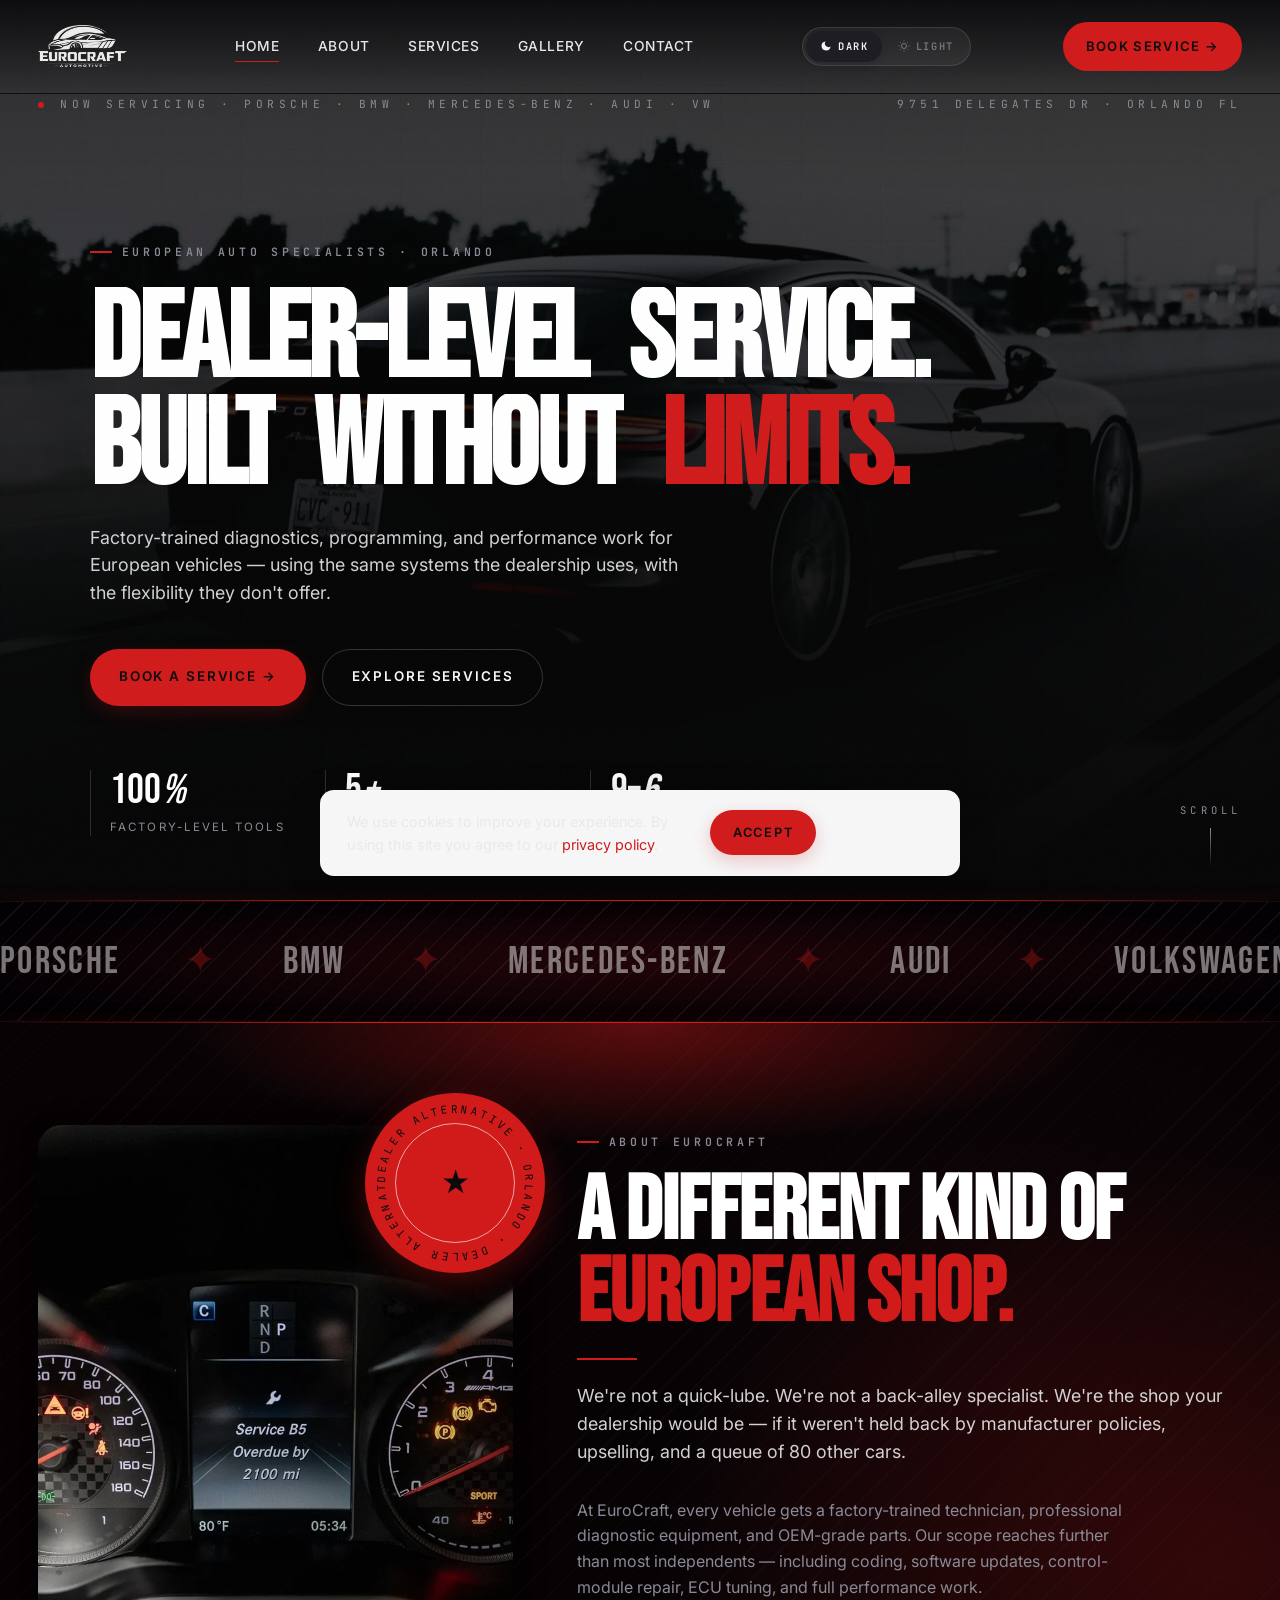
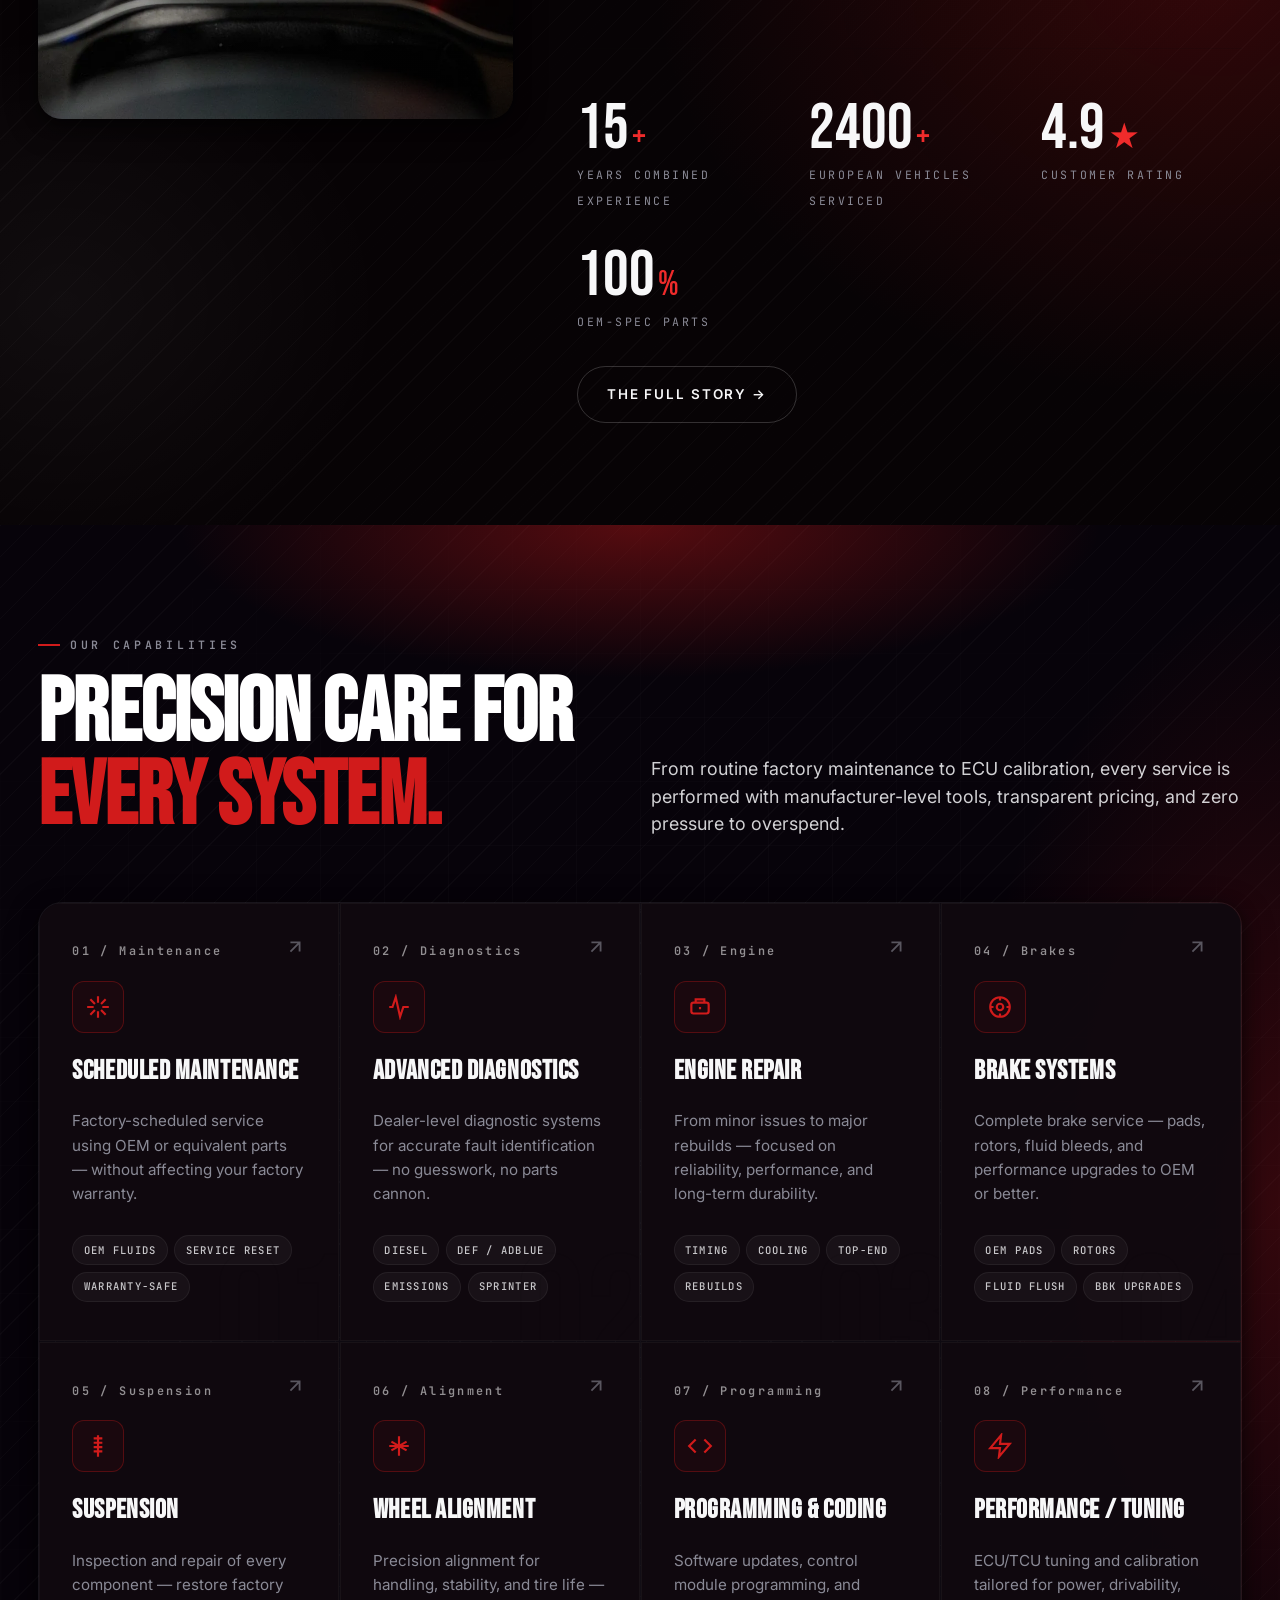
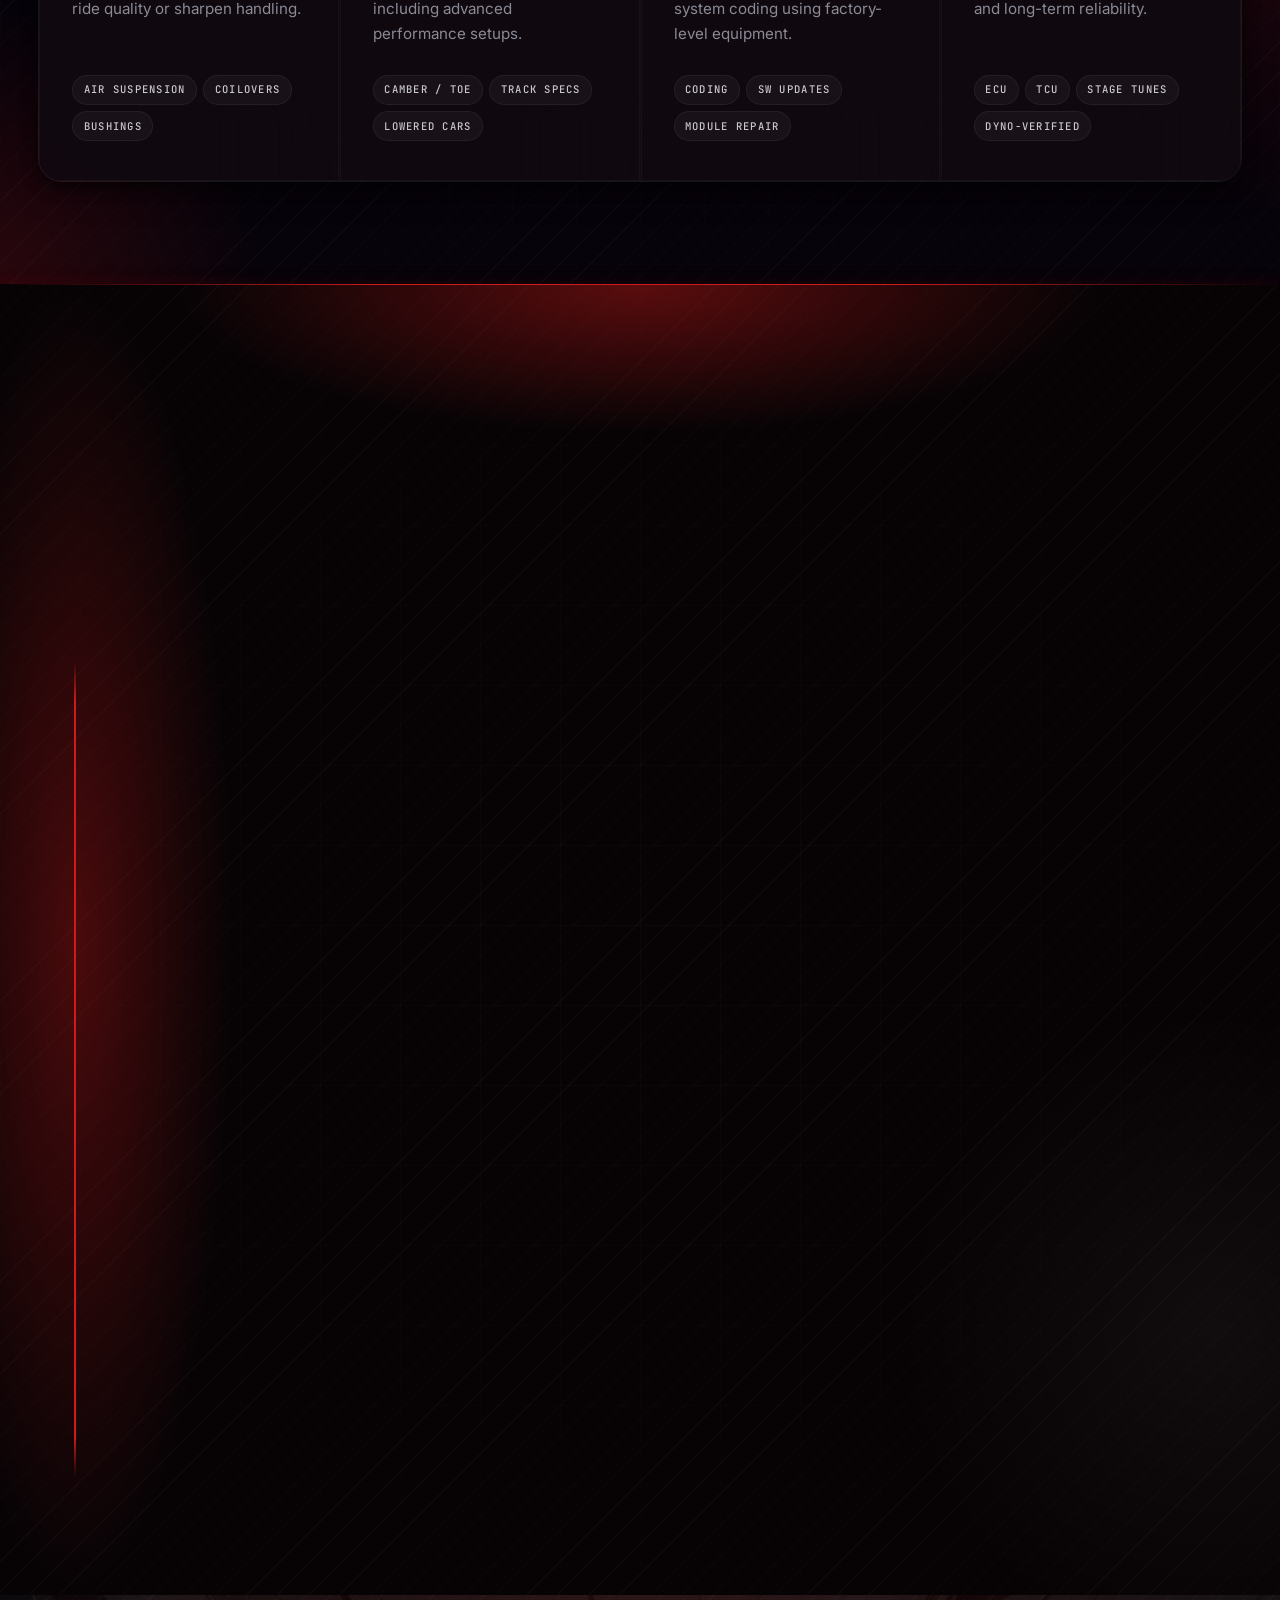
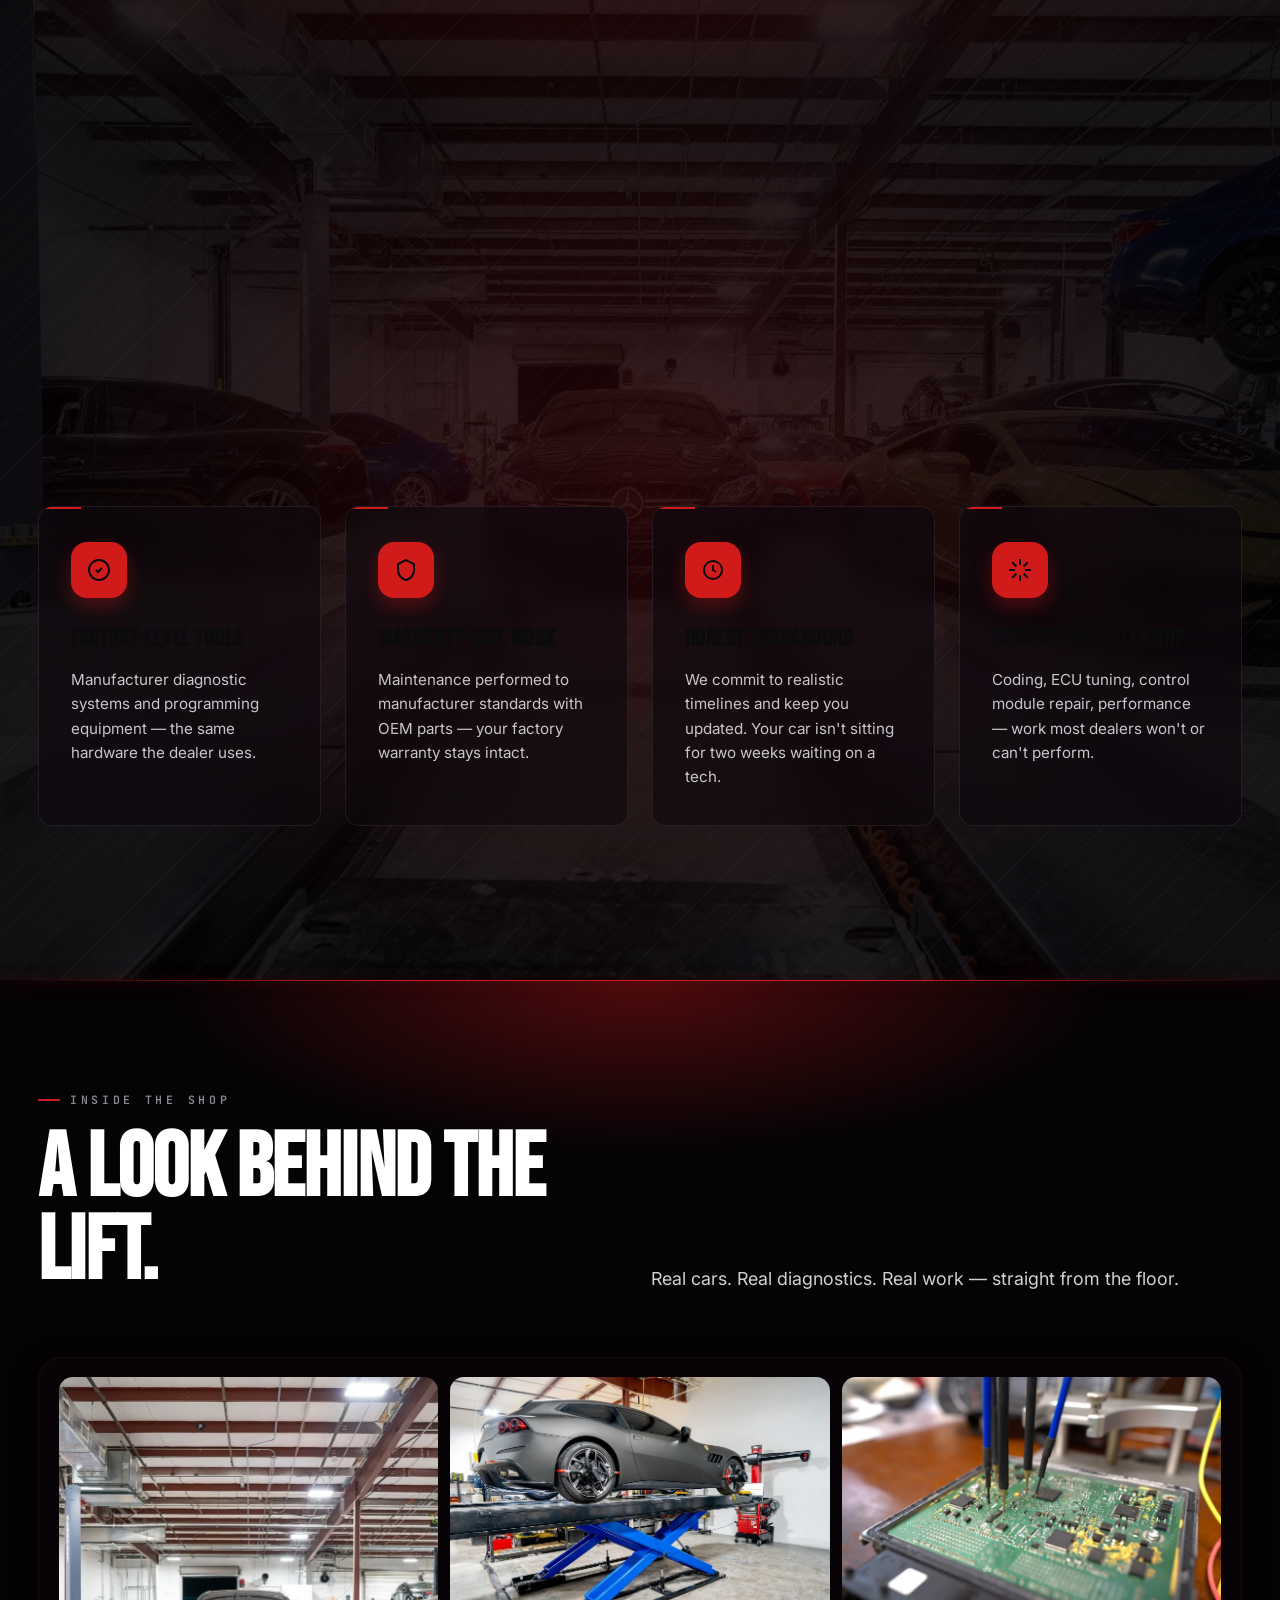
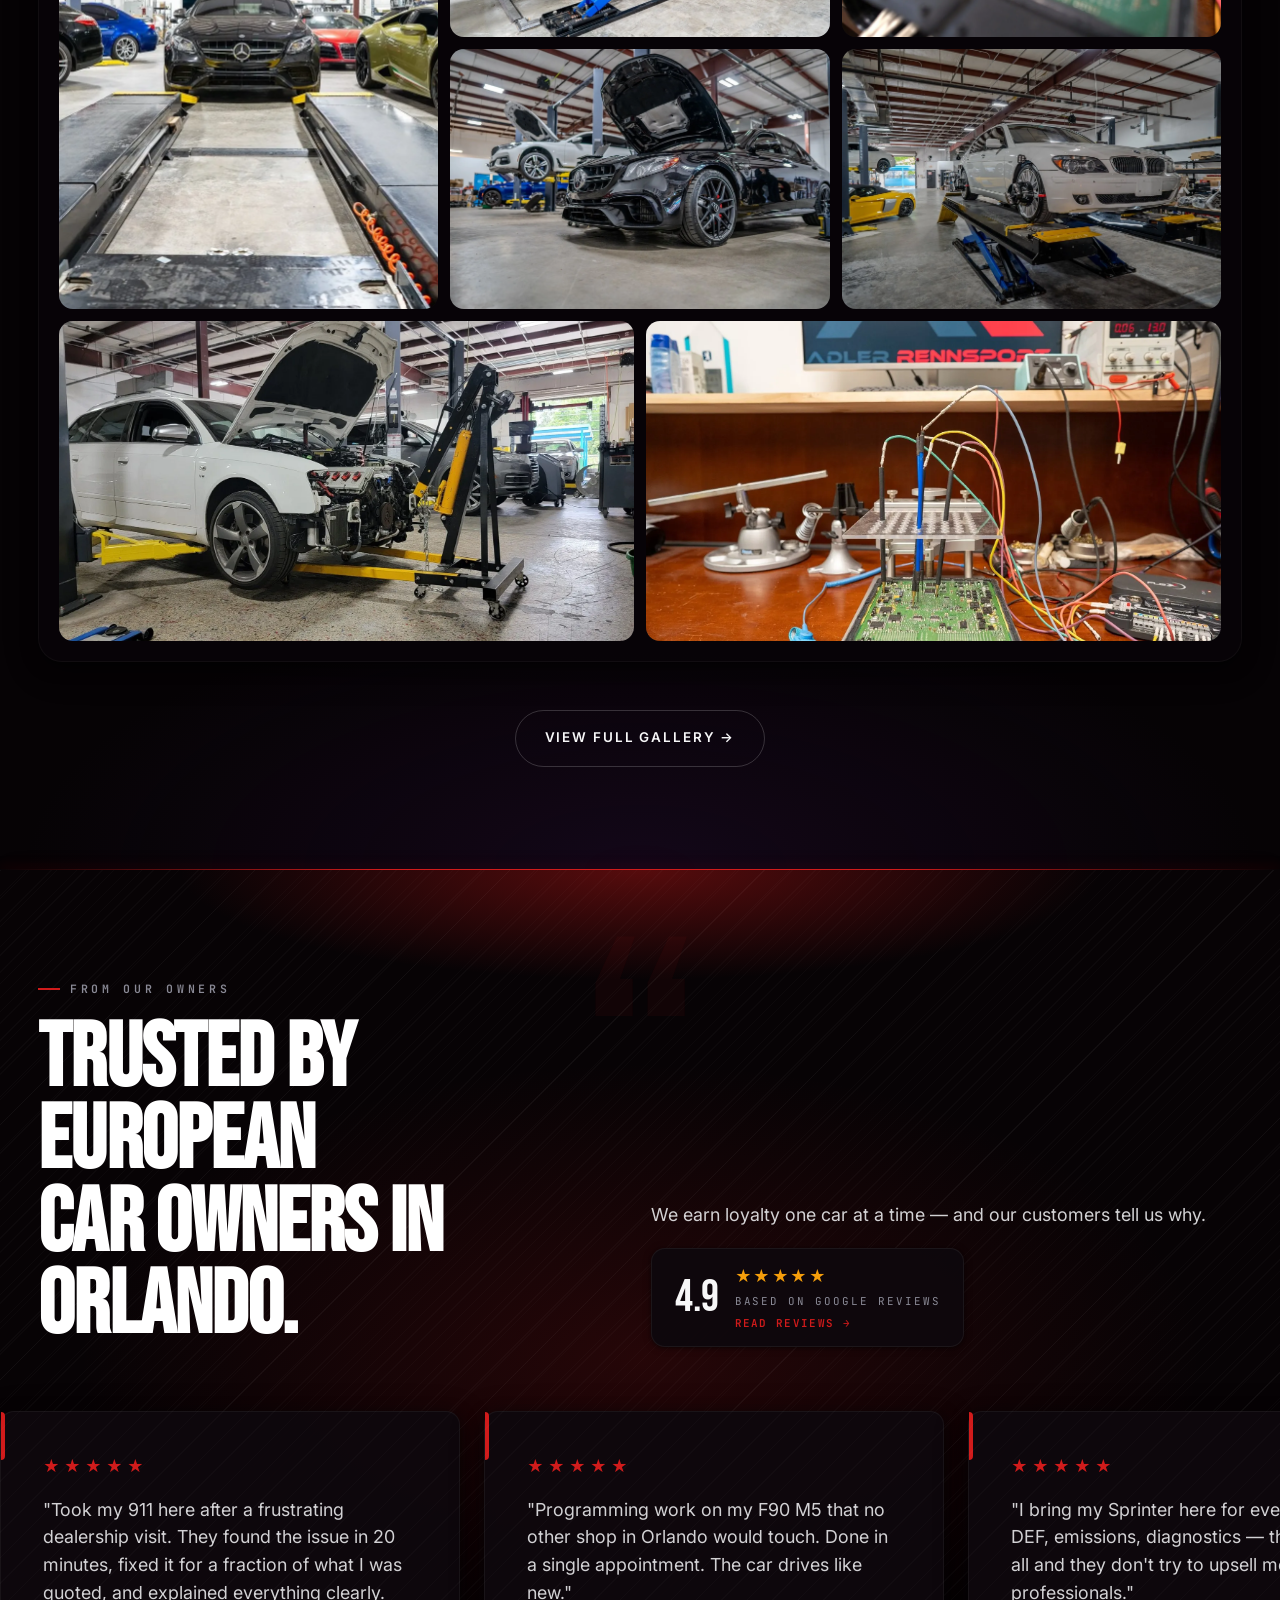
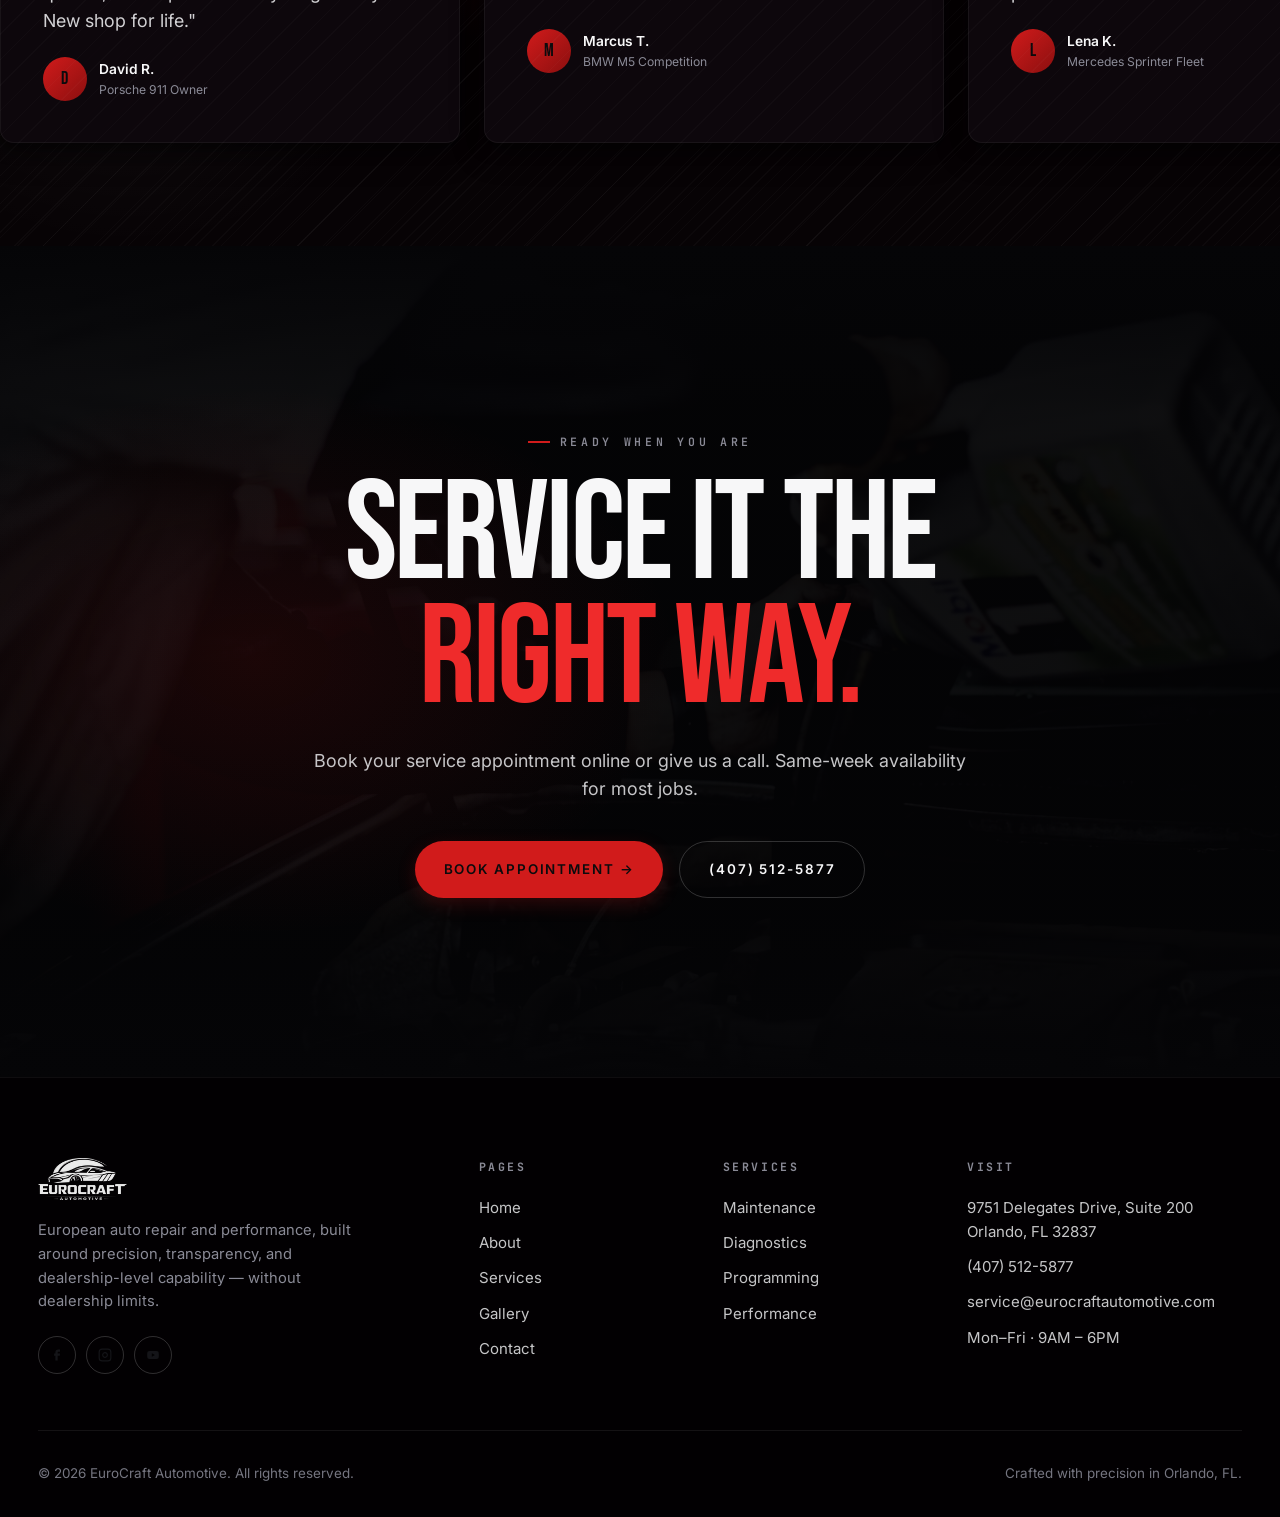
==== commit a331898a: "Fix lag: eliminate CSS bloat + background-attachment:fixed PERFORMANCE FIXES: - CSS reduced from 109" ====
--- a/index.html
+++ b/index.html
@@ -19,7 +19,7 @@
   <link rel="preload" as="image" href="images/webp/porsche.webp" type="image/webp">
 <link rel="icon" type="image/svg+xml" href="assets/favicon.svg">
 <link rel="canonical" href="https://www.eurocraftautomotive.com/index.html">
-<link rel="stylesheet" href="css/style.css?v=1778966111">
+<link rel="stylesheet" href="css/style.css?v=1778980225">
 
   <meta property="og:title" content="EuroCraft Automotive — European Auto Repair, Orlando FL">
   <meta property="og:description" content="Dealer-level diagnostics, programming, and performance for Porsche, BMW, Mercedes-Benz, Audi, and Volkswagen. Orlando's true dealer alternative.">
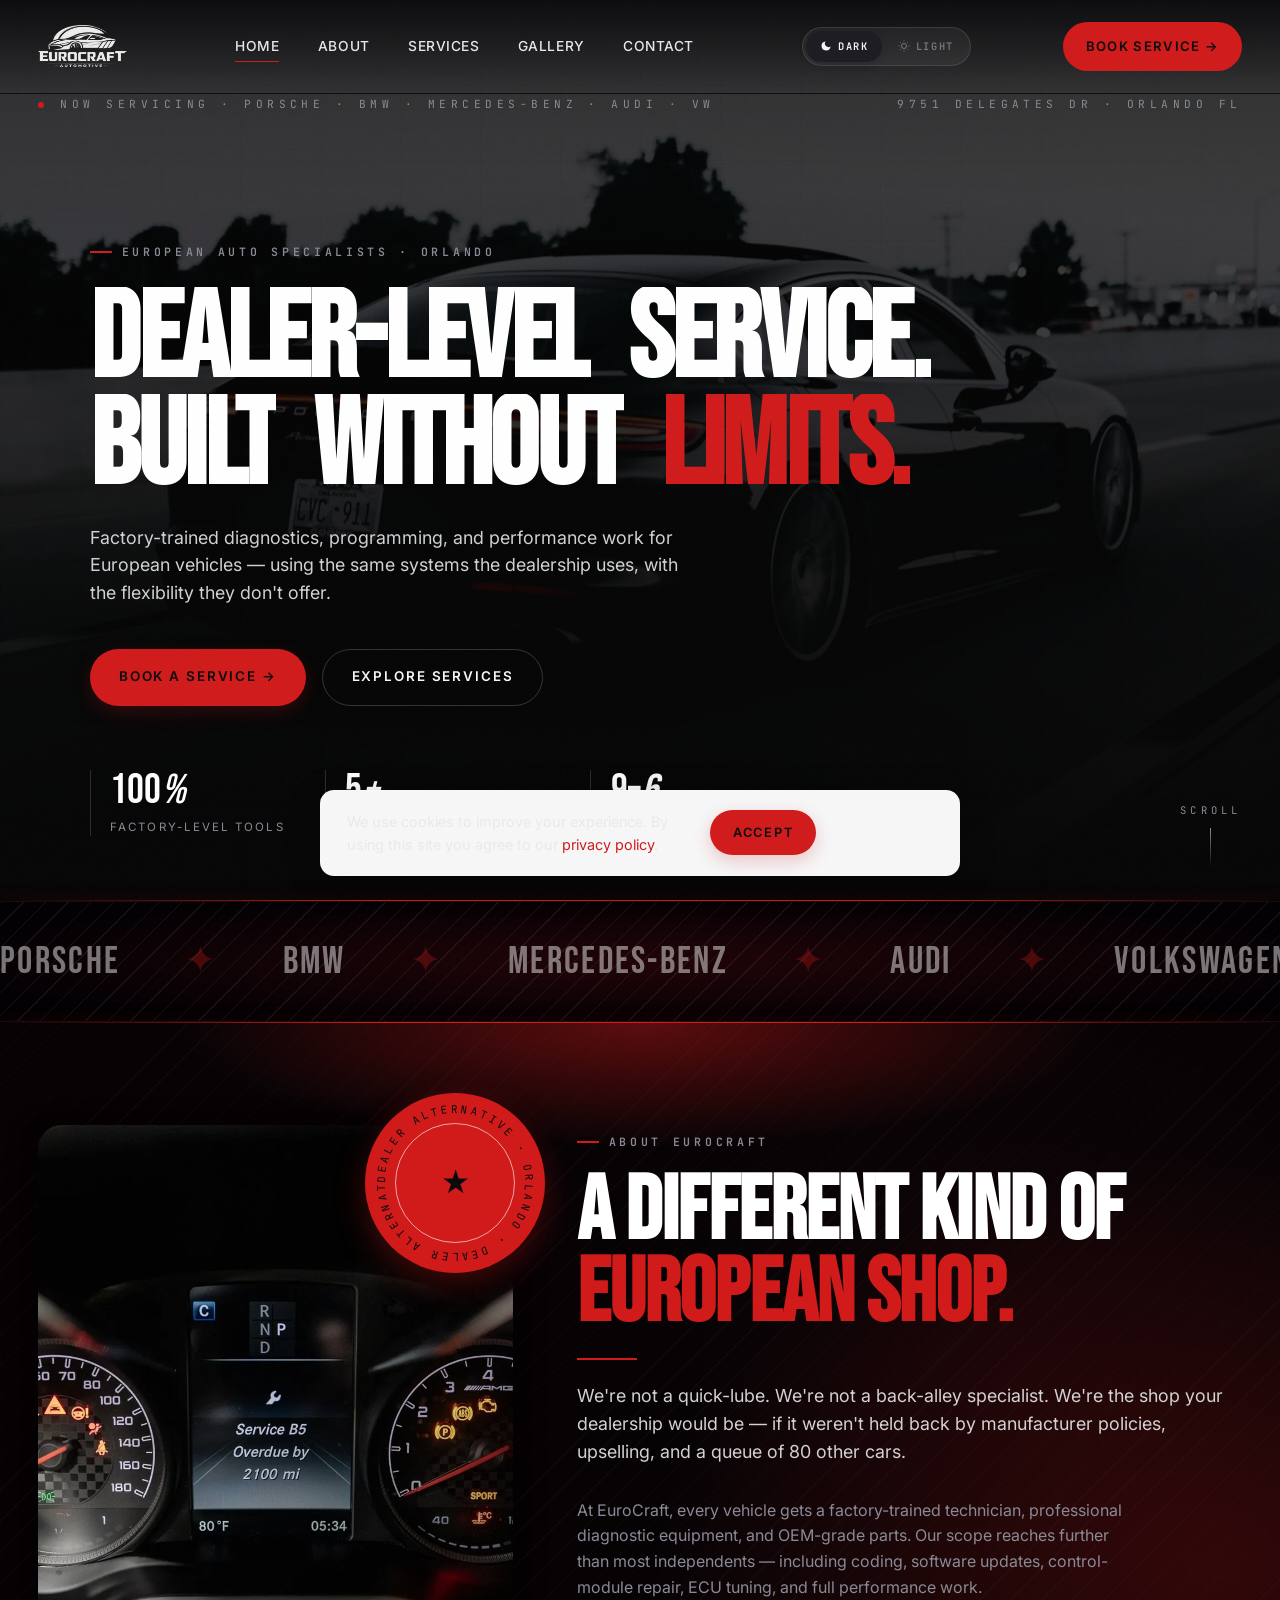
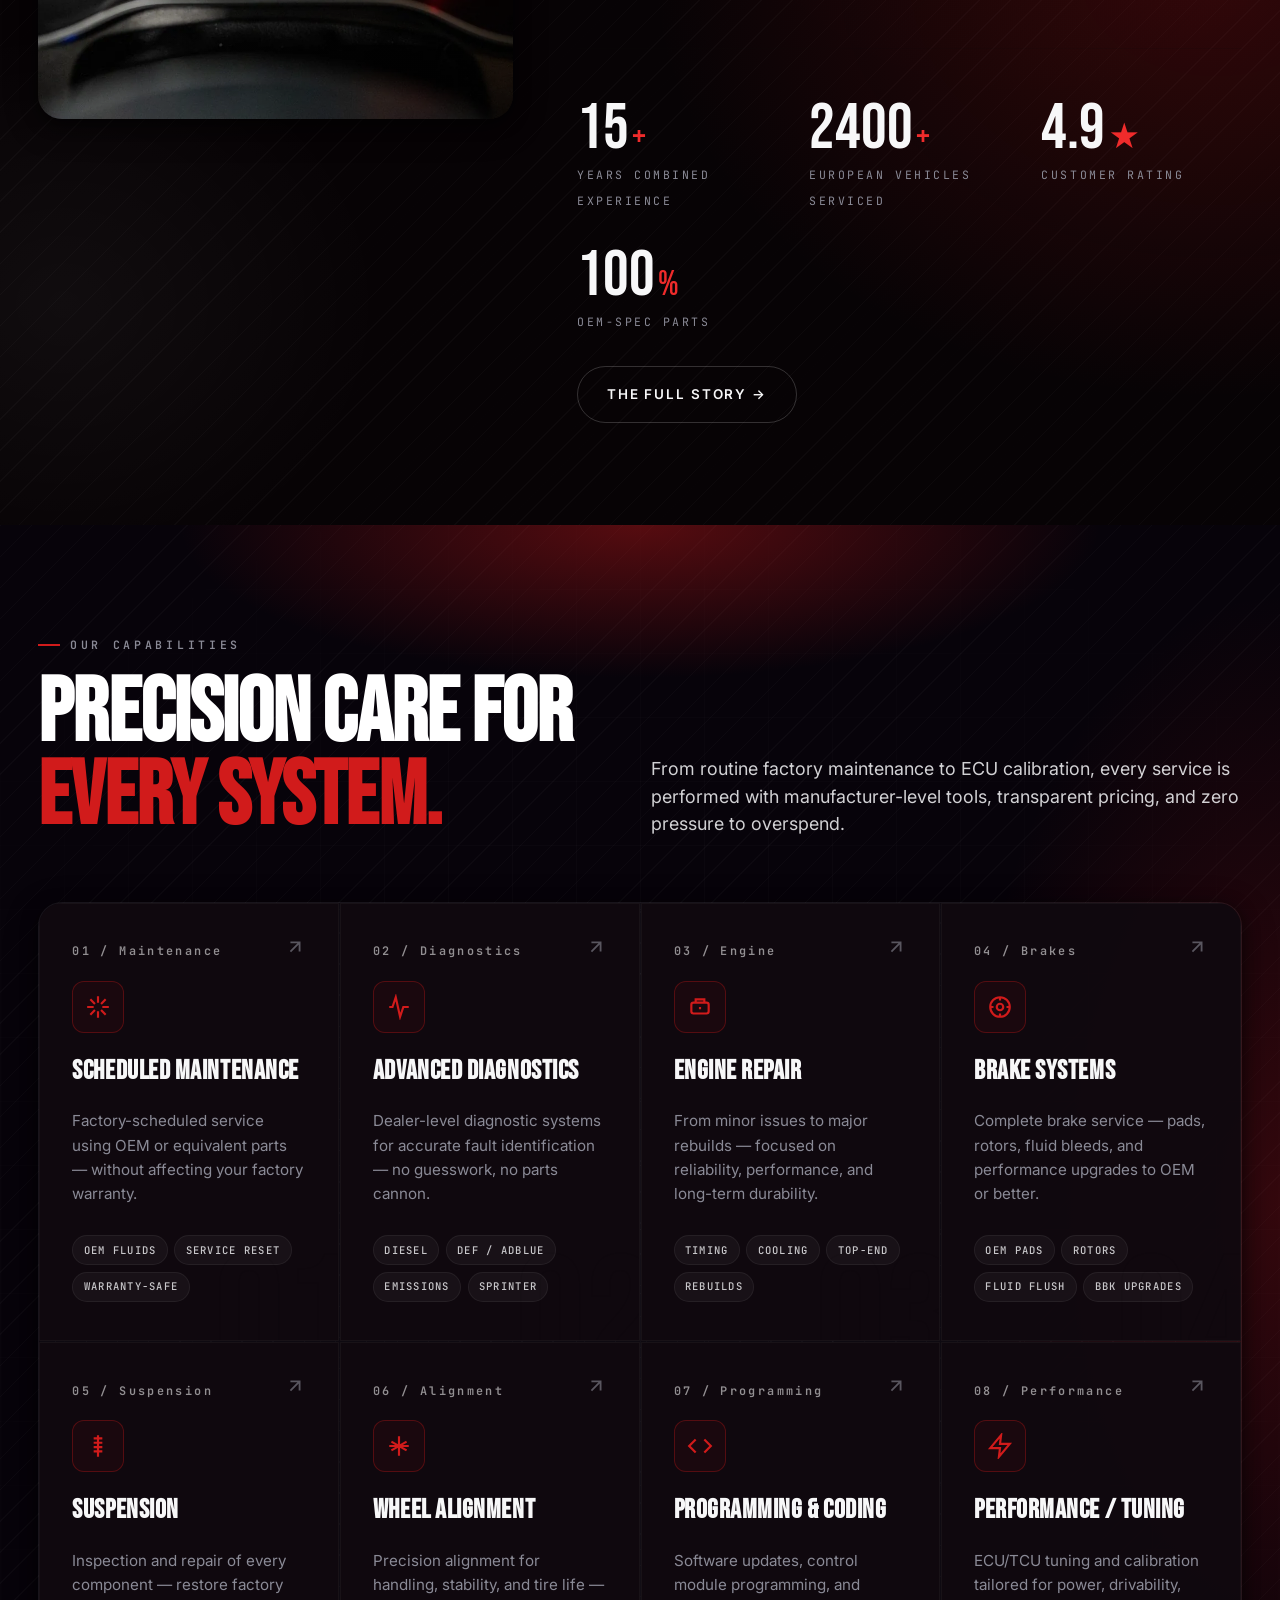
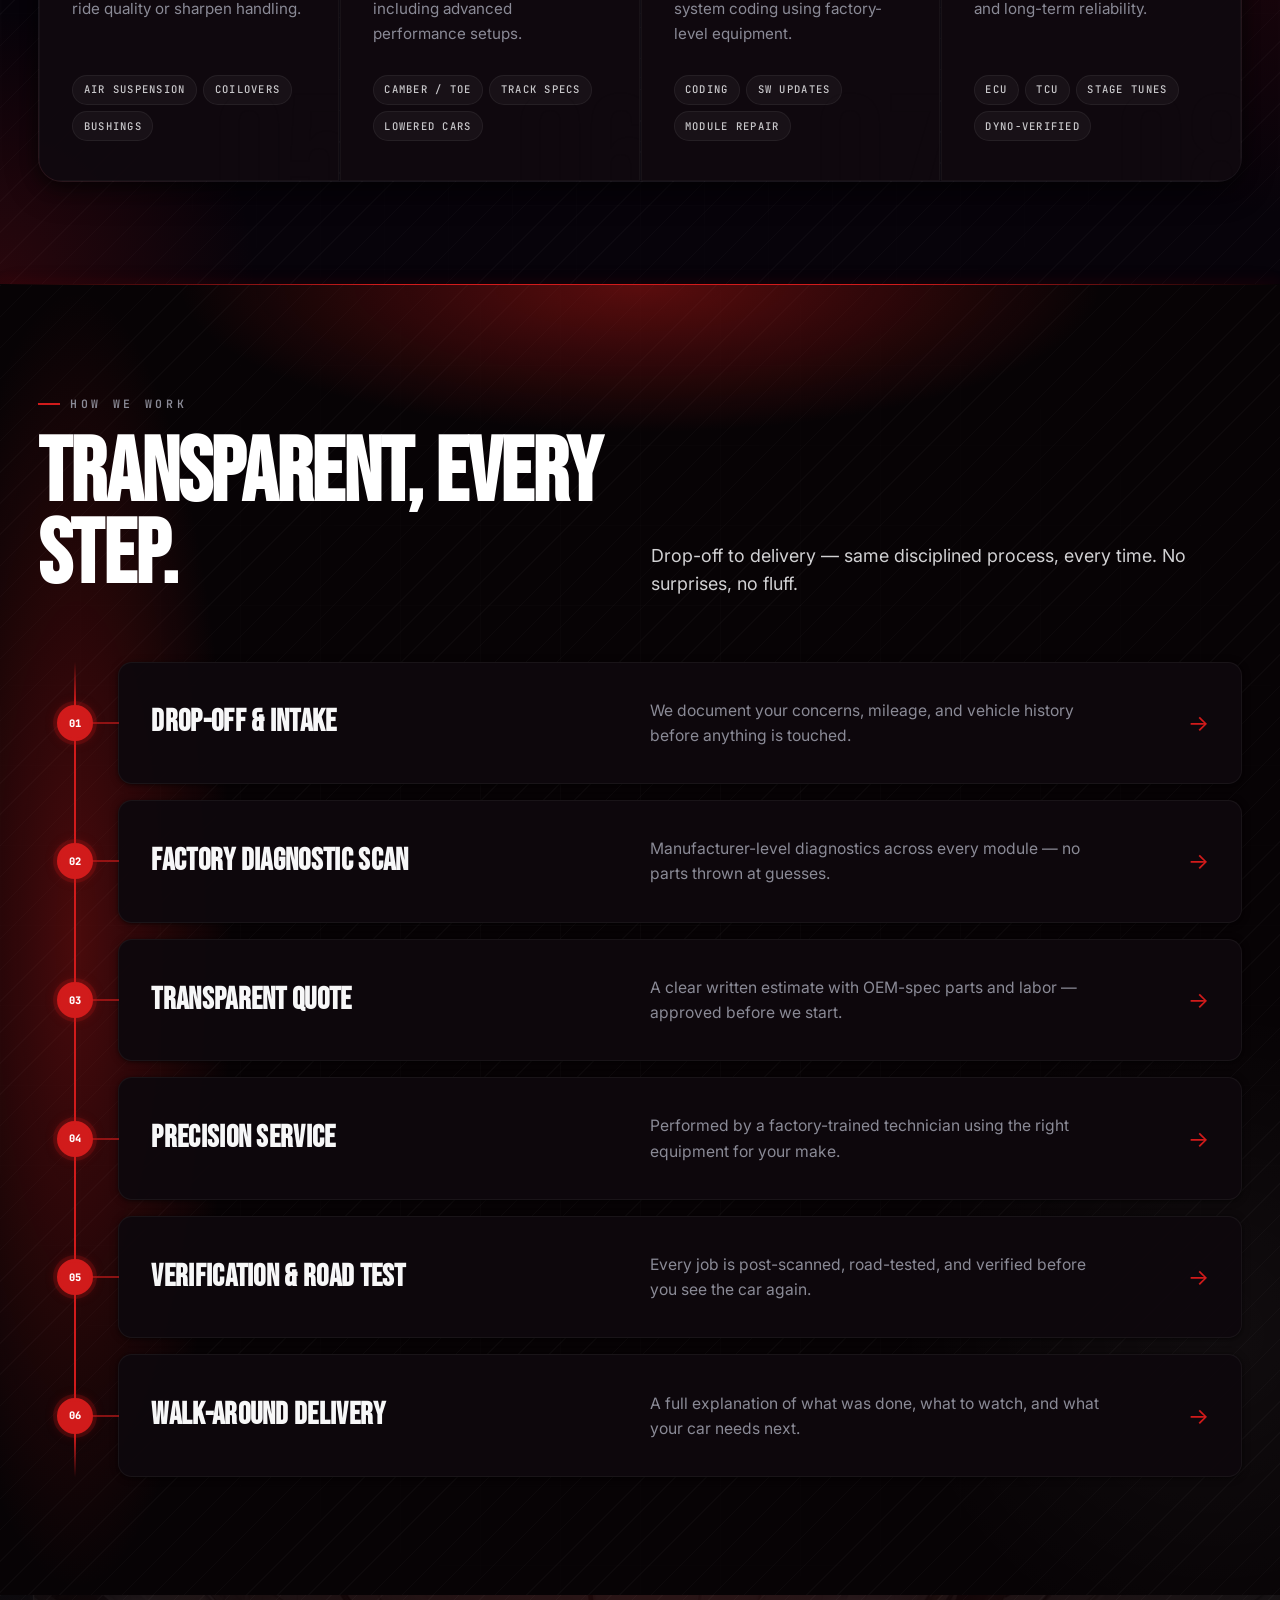
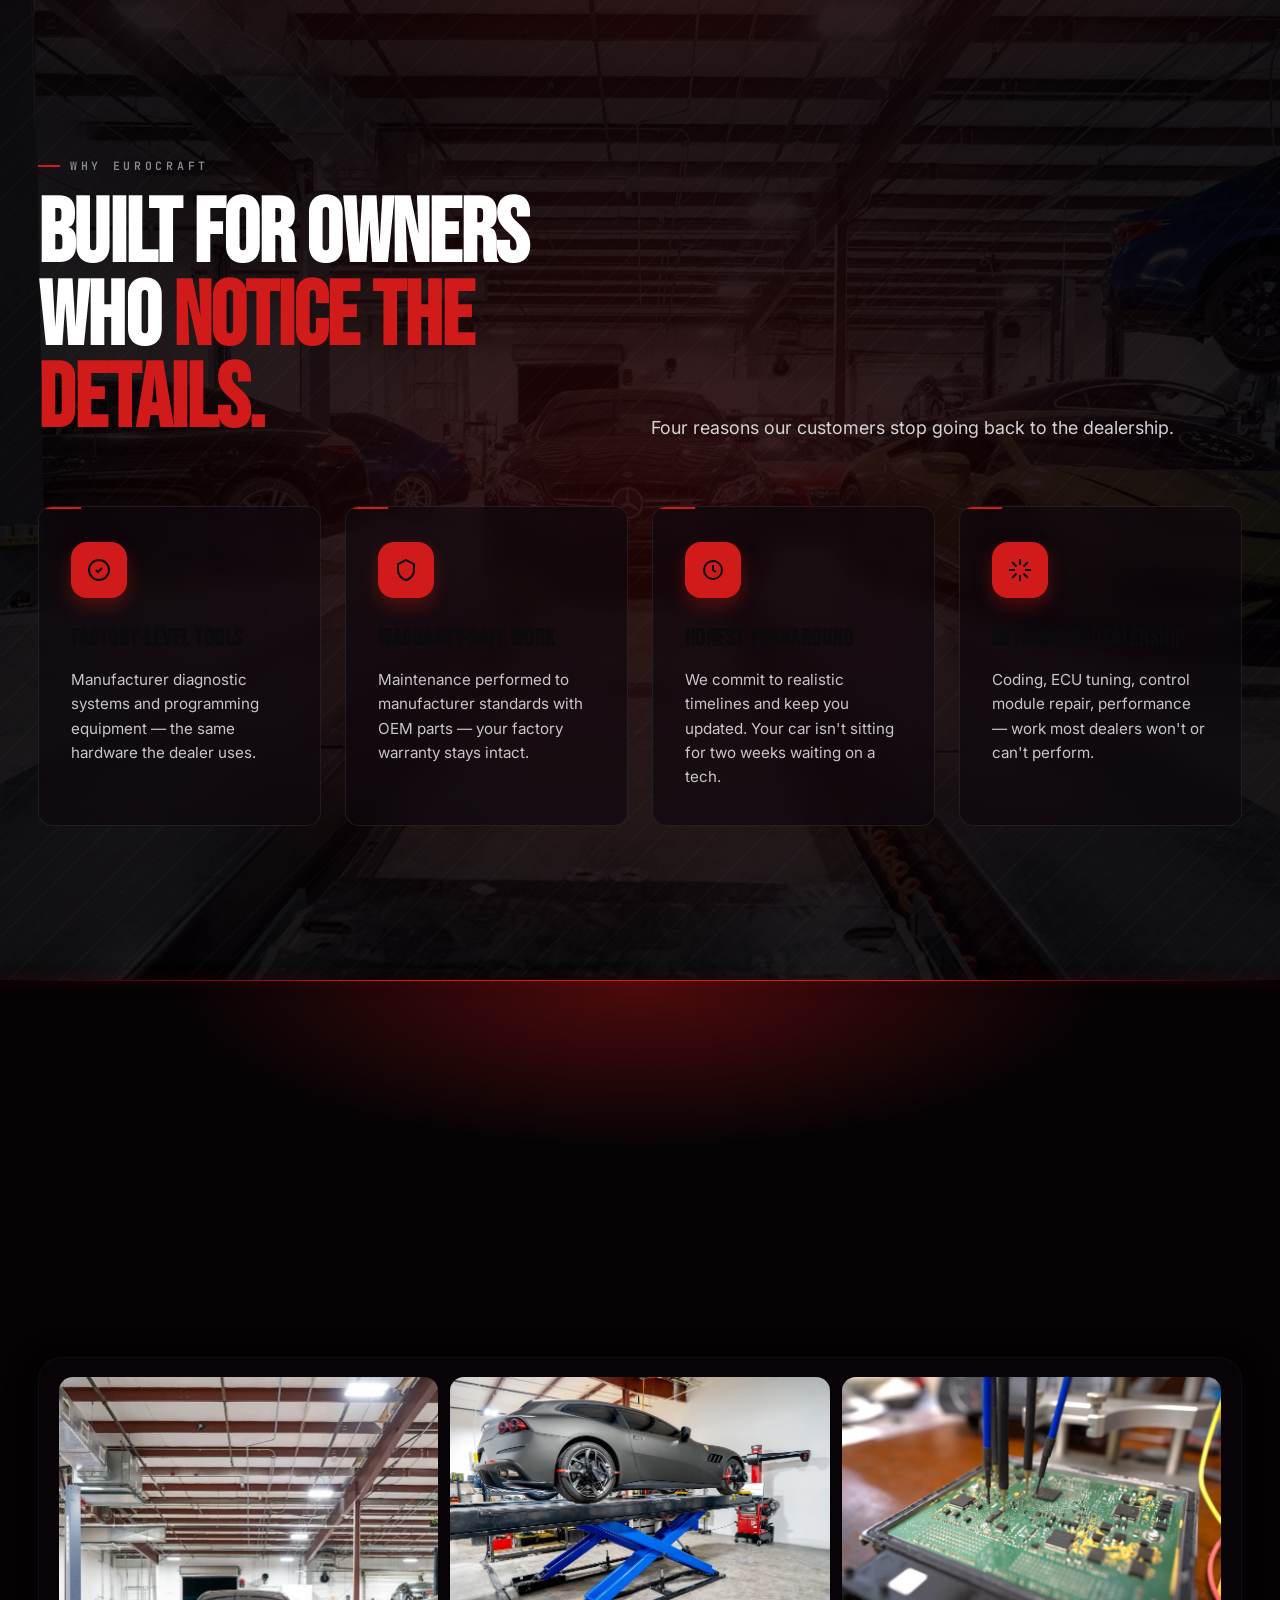
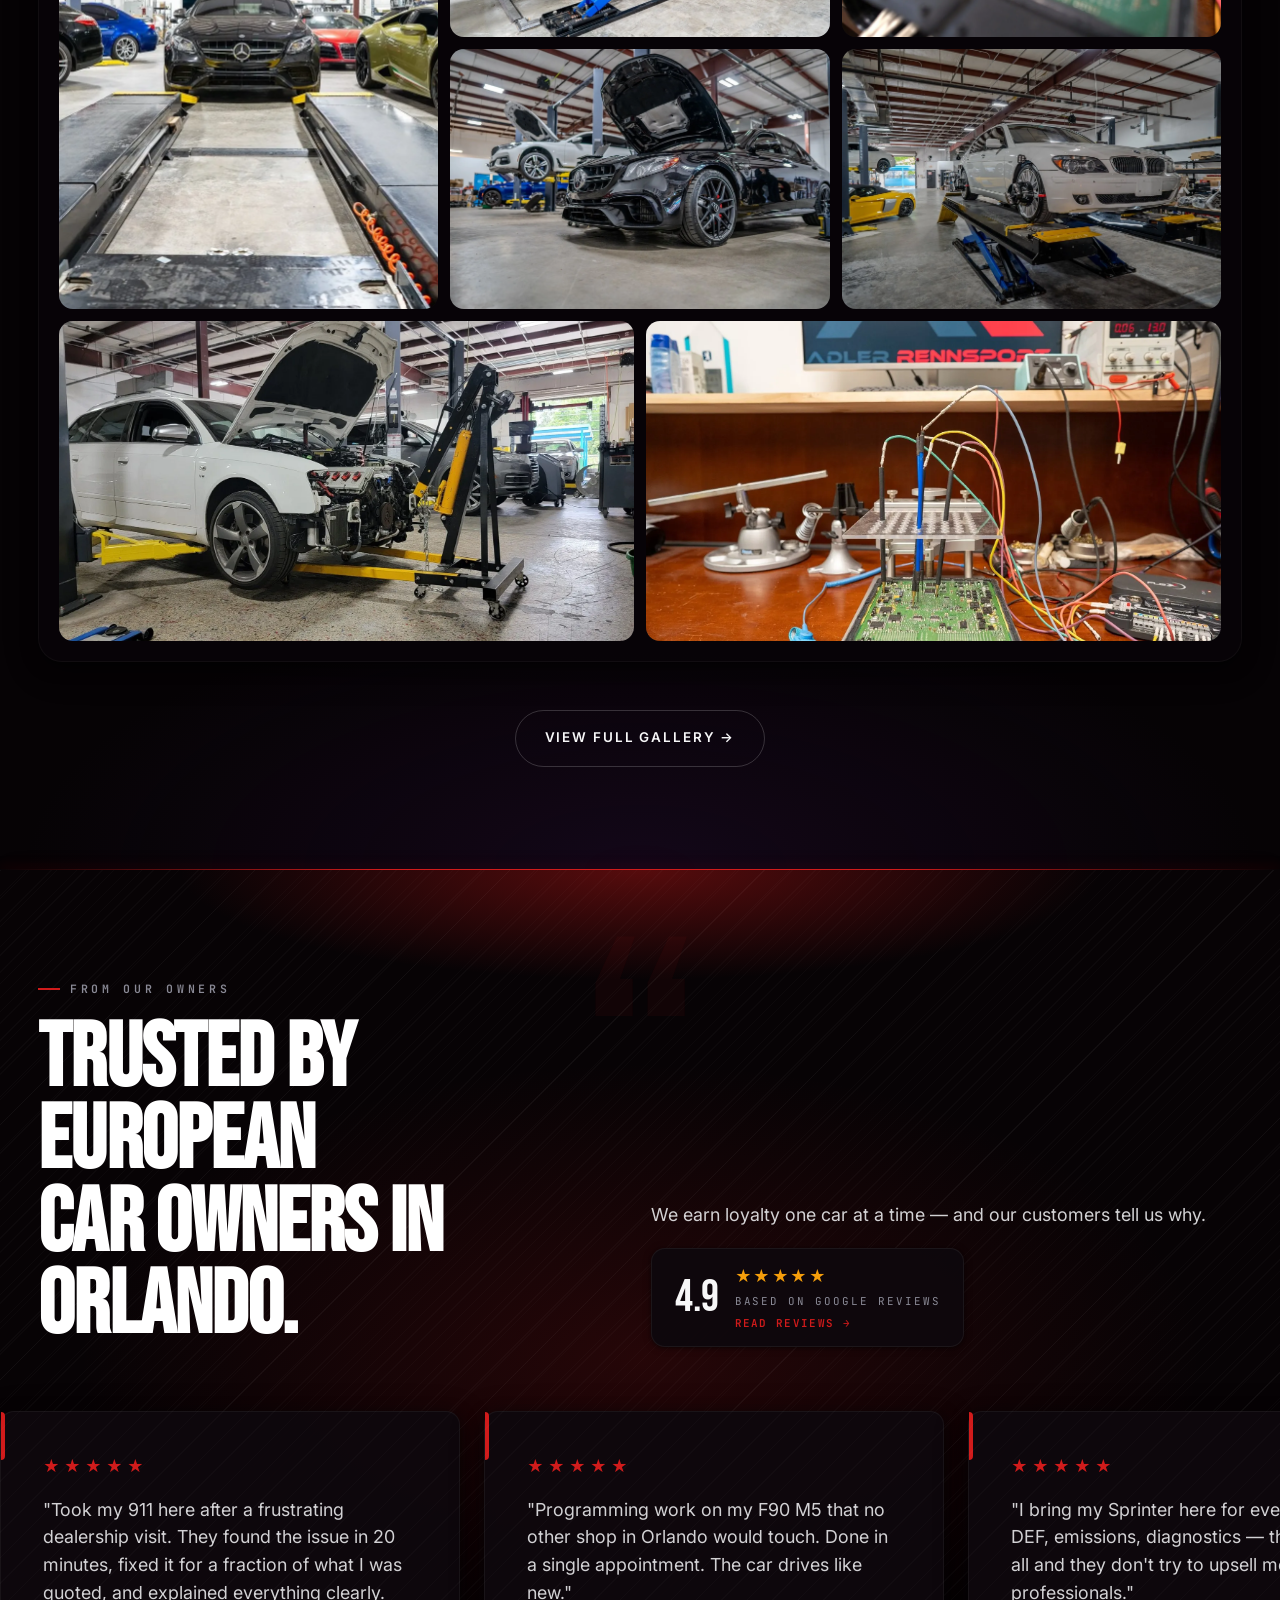
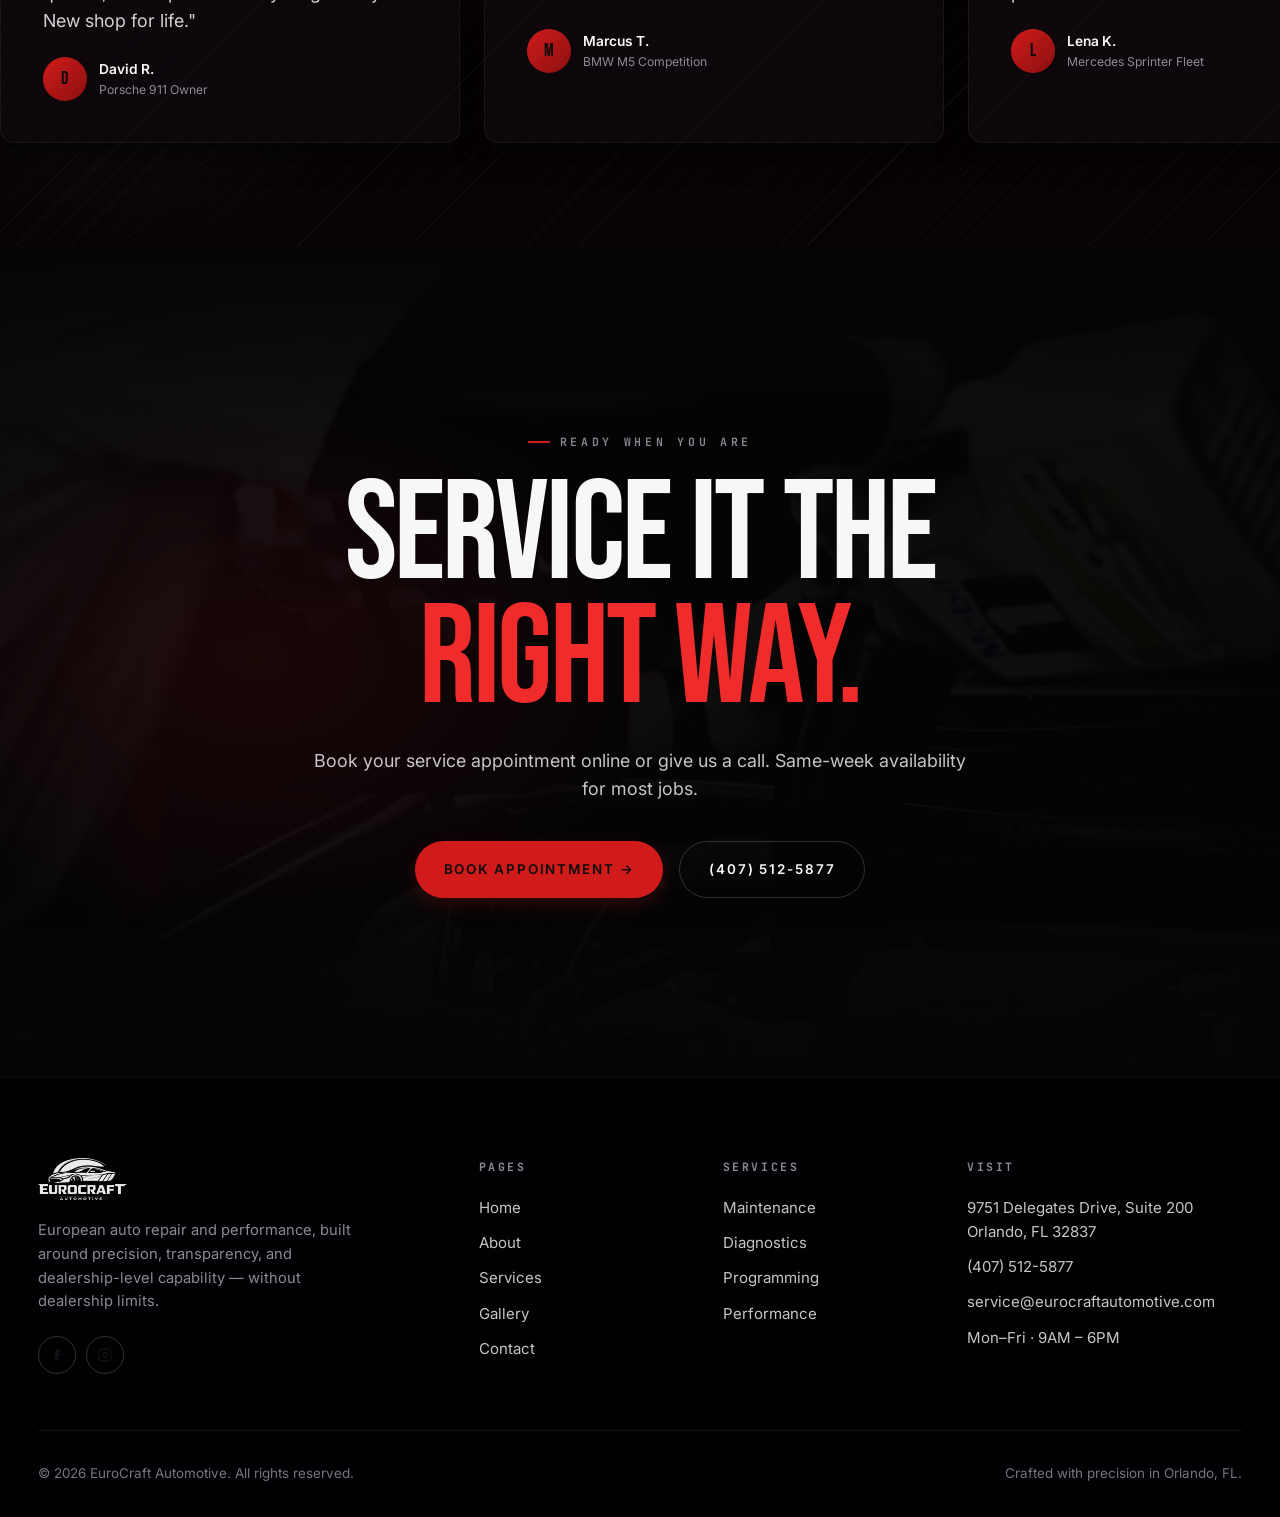
==== commit f14d3c9f: "Perf + SEO pass: lazy loading, async fonts, social links, schema, dead CSS removed" ====
--- a/index.html
+++ b/index.html
@@ -15,7 +15,8 @@
   </script>
 <link rel="preconnect" href="https://fonts.googleapis.com">
 <link rel="preconnect" href="https://fonts.gstatic.com" crossorigin>
-<link rel="stylesheet" href="https://fonts.googleapis.com/css2?family=Bebas+Neue&family=Inter:wght@400;500;600;700&family=JetBrains+Mono:wght@400;500&display=swap">
+<link rel="preload" as="style" onload="this.onload=null;this.rel='stylesheet'" href="https://fonts.googleapis.com/css2?family=Bebas+Neue&family=Inter:wght@400;500;600;700&family=JetBrains+Mono:wght@400;500&display=swap">
+  <noscript><link rel="stylesheet" href="https://fonts.googleapis.com/css2?family=Bebas+Neue&family=Inter:wght@400;500;600;700&family=JetBrains+Mono:wght@400;500&display=swap"></noscript>
   <link rel="preload" as="image" href="images/webp/porsche.webp" type="image/webp">
 <link rel="icon" type="image/svg+xml" href="assets/favicon.svg">
 <link rel="canonical" href="https://www.eurocraftautomotive.com/index.html">
@@ -37,40 +38,72 @@
   <!-- Local Business Schema -->
   <script type="application/ld+json">
   {
-    "@context": "https://schema.org",
-    "@type": "AutoRepair",
-    "name": "EuroCraft Automotive",
-    "description": "Dealer-level diagnostics, programming, and performance for Porsche, BMW, Mercedes-Benz, Audi, and Volkswagen in Orlando, FL.",
-    "url": "https://www.eurocraftautomotive.com",
-    "telephone": "+14075125877",
-    "email": "service@eurocraftautomotive.com",
-    "address": {
-      "@type": "PostalAddress",
-      "streetAddress": "9751 Delegates Drive, Suite 200",
-      "addressLocality": "Orlando",
-      "addressRegion": "FL",
-      "postalCode": "32837",
-      "addressCountry": "US"
-    },
-    "geo": {
-      "@type": "GeoCoordinates",
-      "latitude": 28.4214,
-      "longitude": -81.3977
-    },
-    "openingHoursSpecification": [
-      {
-        "@type": "OpeningHoursSpecification",
-        "dayOfWeek": ["Monday","Tuesday","Wednesday","Thursday","Friday"],
-        "opens": "09:00",
-        "closes": "18:00"
-      }
-    ],
-    "priceRange": "$$",
-    "currenciesAccepted": "USD",
-    "paymentAccepted": "Cash, Credit Card",
-    "areaServed": "Orlando, FL",
-    "knowsAbout": ["Porsche","BMW","Mercedes-Benz","Audi","Volkswagen","European auto repair","ECU tuning","diagnostics","programming"]
+  "@context": "https://schema.org",
+  "@type": "AutoRepair",
+  "name": "EuroCraft Automotive",
+  "description": "Dealer-level diagnostics, programming, and performance for Porsche, BMW, Mercedes-Benz, Audi, and Volkswagen in Orlando, FL.",
+  "url": "https://www.eurocraftautomotive.com",
+  "telephone": "+14075125877",
+  "email": "service@eurocraftautomotive.com",
+  "address": {
+    "@type": "PostalAddress",
+    "streetAddress": "9751 Delegates Drive, Suite 200",
+    "addressLocality": "Orlando",
+    "addressRegion": "FL",
+    "postalCode": "32837",
+    "addressCountry": "US"
+  },
+  "geo": {
+    "@type": "GeoCoordinates",
+    "latitude": 28.4214,
+    "longitude": -81.3977
+  },
+  "openingHoursSpecification": [
+    {
+      "@type": "OpeningHoursSpecification",
+      "dayOfWeek": [
+        "Monday",
+        "Tuesday",
+        "Wednesday",
+        "Thursday",
+        "Friday"
+      ],
+      "opens": "09:00",
+      "closes": "18:00"
+    }
+  ],
+  "priceRange": "$$",
+  "currenciesAccepted": "USD",
+  "paymentAccepted": "Cash, Credit Card",
+  "areaServed": "Orlando, FL",
+  "knowsAbout": [
+    "Porsche",
+    "BMW",
+    "Mercedes-Benz",
+    "Audi",
+    "Volkswagen",
+    "European auto repair",
+    "ECU tuning",
+    "diagnostics",
+    "programming"
+  ],
+  "image": "https://eurocraftautomotive.com/assets/og-image.png",
+  "logo": {
+    "@type": "ImageObject",
+    "url": "https://eurocraftautomotive.com/assets/logo-real.png"
+  },
+  "sameAs": [
+    "https://www.facebook.com/eurocraftautomotivefl",
+    "https://www.instagram.com/eurocraftautomotive"
+  ],
+  "hasMap": "https://maps.google.com/?q=EuroCraft+Automotive+9751+Delegates+Drive+Orlando+FL",
+  "aggregateRating": {
+    "@type": "AggregateRating",
+    "ratingValue": "5",
+    "reviewCount": "47",
+    "bestRating": "5"
   }
+}
   </script>
   <!-- Google Analytics GA4 — replace G-XXXXXXXXXX with your measurement ID -->
   <script async src="https://www.googletagmanager.com/gtag/js?id=G-XXXXXXXXXX"></script>
@@ -224,7 +257,7 @@
   <div class="container split split-5-7">
     <div class="reveal-x" style="position: relative;">
       <div class="about-img">
-        <picture><source srcset="images/webp/shop-3.webp" type="image/webp"><img src="images/shop-3.jpg" alt="EuroCraft workshop"></picture>
+        <picture><source srcset="images/webp/shop-3.webp" type="image/webp"><img loading="lazy" src="images/shop-3.jpg" alt="EuroCraft workshop"></picture>
       </div>
       <div class="about-badge">
         <svg viewBox="0 0 200 200" aria-hidden="true">
@@ -497,15 +530,15 @@
 
     <div class="shop-grid reveal">
       <!-- Feature: tall portrait left, wide right -->
-      <div class="sg-a"><picture><source srcset="images/webp/shop-1.webp" type="image/webp"><img src="images/shop-1.jpg" alt="Workshop — multiple European cars on lifts"></picture></div>
-      <div class="sg-b"><picture><source srcset="images/webp/shop-6.webp" type="image/webp"><img src="images/shop-6.jpg" alt="Ferrari on alignment lift"></picture></div>
-      <div class="sg-c"><picture><source srcset="images/webp/ecu-tuning.webp" type="image/webp"><img src="images/ecu-tuning.jpg" alt="ECU diagnostics circuit"></picture></div>
+      <div class="sg-a"><picture><source srcset="images/webp/shop-1.webp" type="image/webp"><img loading="lazy" src="images/shop-1.jpg" alt="Workshop — multiple European cars on lifts"></picture></div>
+      <div class="sg-b"><picture><source srcset="images/webp/shop-6.webp" type="image/webp"><img loading="lazy" src="images/shop-6.jpg" alt="Ferrari on alignment lift"></picture></div>
+      <div class="sg-c"><picture><source srcset="images/webp/ecu-tuning.webp" type="image/webp"><img loading="lazy" src="images/ecu-tuning.jpg" alt="ECU diagnostics circuit"></picture></div>
       <!-- Middle row: three equal tiles -->
-      <div class="sg-d"><picture><source srcset="images/webp/shop-2.webp" type="image/webp"><img src="images/shop-2.jpg" alt="Mercedes and BMW hoods open"></picture></div>
-      <div class="sg-e"><picture><source srcset="images/webp/shop-4.webp" type="image/webp"><img src="images/shop-4.jpg" alt="BMW on alignment rack"></picture></div>
-      <div class="sg-f"><picture><source srcset="images/webp/shop-7.webp" type="image/webp"><img src="images/shop-7.jpg" alt="Audi engine removal"></picture></div>
+      <div class="sg-d"><picture><source srcset="images/webp/shop-2.webp" type="image/webp"><img loading="lazy" src="images/shop-2.jpg" alt="Mercedes and BMW hoods open"></picture></div>
+      <div class="sg-e"><picture><source srcset="images/webp/shop-4.webp" type="image/webp"><img loading="lazy" src="images/shop-4.jpg" alt="BMW on alignment rack"></picture></div>
+      <div class="sg-f"><picture><source srcset="images/webp/shop-7.webp" type="image/webp"><img loading="lazy" src="images/shop-7.jpg" alt="Audi engine removal"></picture></div>
       <!-- Bottom: cinematic full-width -->
-      <div class="sg-g"><picture><source srcset="images/webp/shop-5.webp" type="image/webp"><img src="images/shop-5.jpg" alt="ECU programming bench"></picture></div>
+      <div class="sg-g"><picture><source srcset="images/webp/shop-5.webp" type="image/webp"><img loading="lazy" src="images/shop-5.jpg" alt="ECU programming bench"></picture></div>
     </div>
 
     <div style="text-align: center; margin-top: 3rem;">
@@ -613,9 +646,8 @@
       </a>
       <p>European auto repair and performance, built around precision, transparency, and dealership-level capability — without dealership limits.</p>
       <div class="socials" style="margin-top: 1.4rem;">
-        <a href="#" aria-label="Facebook"><svg width="14" height="14" viewBox="0 0 24 24" fill="currentColor"><path d="M9.198 21.5h4v-8.01h3.604l.396-3.98h-4V7.5a1 1 0 0 1 1-1h3v-4h-3a5 5 0 0 0-5 5v2.01h-2l-.396 3.98h2.396z"/></svg></a>
-        <a href="#" aria-label="Instagram"><svg width="14" height="14" viewBox="0 0 24 24" fill="none" stroke="currentColor" stroke-width="2"><rect x="2" y="2" width="20" height="20" rx="5"/><path d="M16 11.37A4 4 0 1 1 12.63 8 4 4 0 0 1 16 11.37zM17.5 6.5h.01"/></svg></a>
-        <a href="#" aria-label="YouTube"><svg width="14" height="14" viewBox="0 0 24 24" fill="currentColor"><path d="M21.58 7.19a2.51 2.51 0 0 0-1.77-1.77C18.25 5 12 5 12 5s-6.25 0-7.81.42a2.51 2.51 0 0 0-1.77 1.77A26.07 26.07 0 0 0 2 12a26.07 26.07 0 0 0 .42 4.81 2.51 2.51 0 0 0 1.77 1.77C5.75 19 12 19 12 19s6.25 0 7.81-.42a2.51 2.51 0 0 0 1.77-1.77A26.07 26.07 0 0 0 22 12a26.07 26.07 0 0 0-.42-4.81zM10 15V9l5.2 3z"/></svg></a>
+        <a href="https://www.facebook.com/eurocraftautomotivefl" target="_blank" rel="noopener" aria-label="Facebook"><svg width="14" height="14" viewBox="0 0 24 24" fill="currentColor"><path d="M9.198 21.5h4v-8.01h3.604l.396-3.98h-4V7.5a1 1 0 0 1 1-1h3v-4h-3a5 5 0 0 0-5 5v2.01h-2l-.396 3.98h2.396z"/></svg></a>
+        <a href="https://www.instagram.com/eurocraftautomotive" target="_blank" rel="noopener" aria-label="Instagram"><svg width="14" height="14" viewBox="0 0 24 24" fill="none" stroke="currentColor" stroke-width="2"><rect x="2" y="2" width="20" height="20" rx="5"/><path d="M16 11.37A4 4 0 1 1 12.63 8 4 4 0 0 1 16 11.37zM17.5 6.5h.01"/></svg></a>
       </div>
     </div>
     <div class="footer-col">
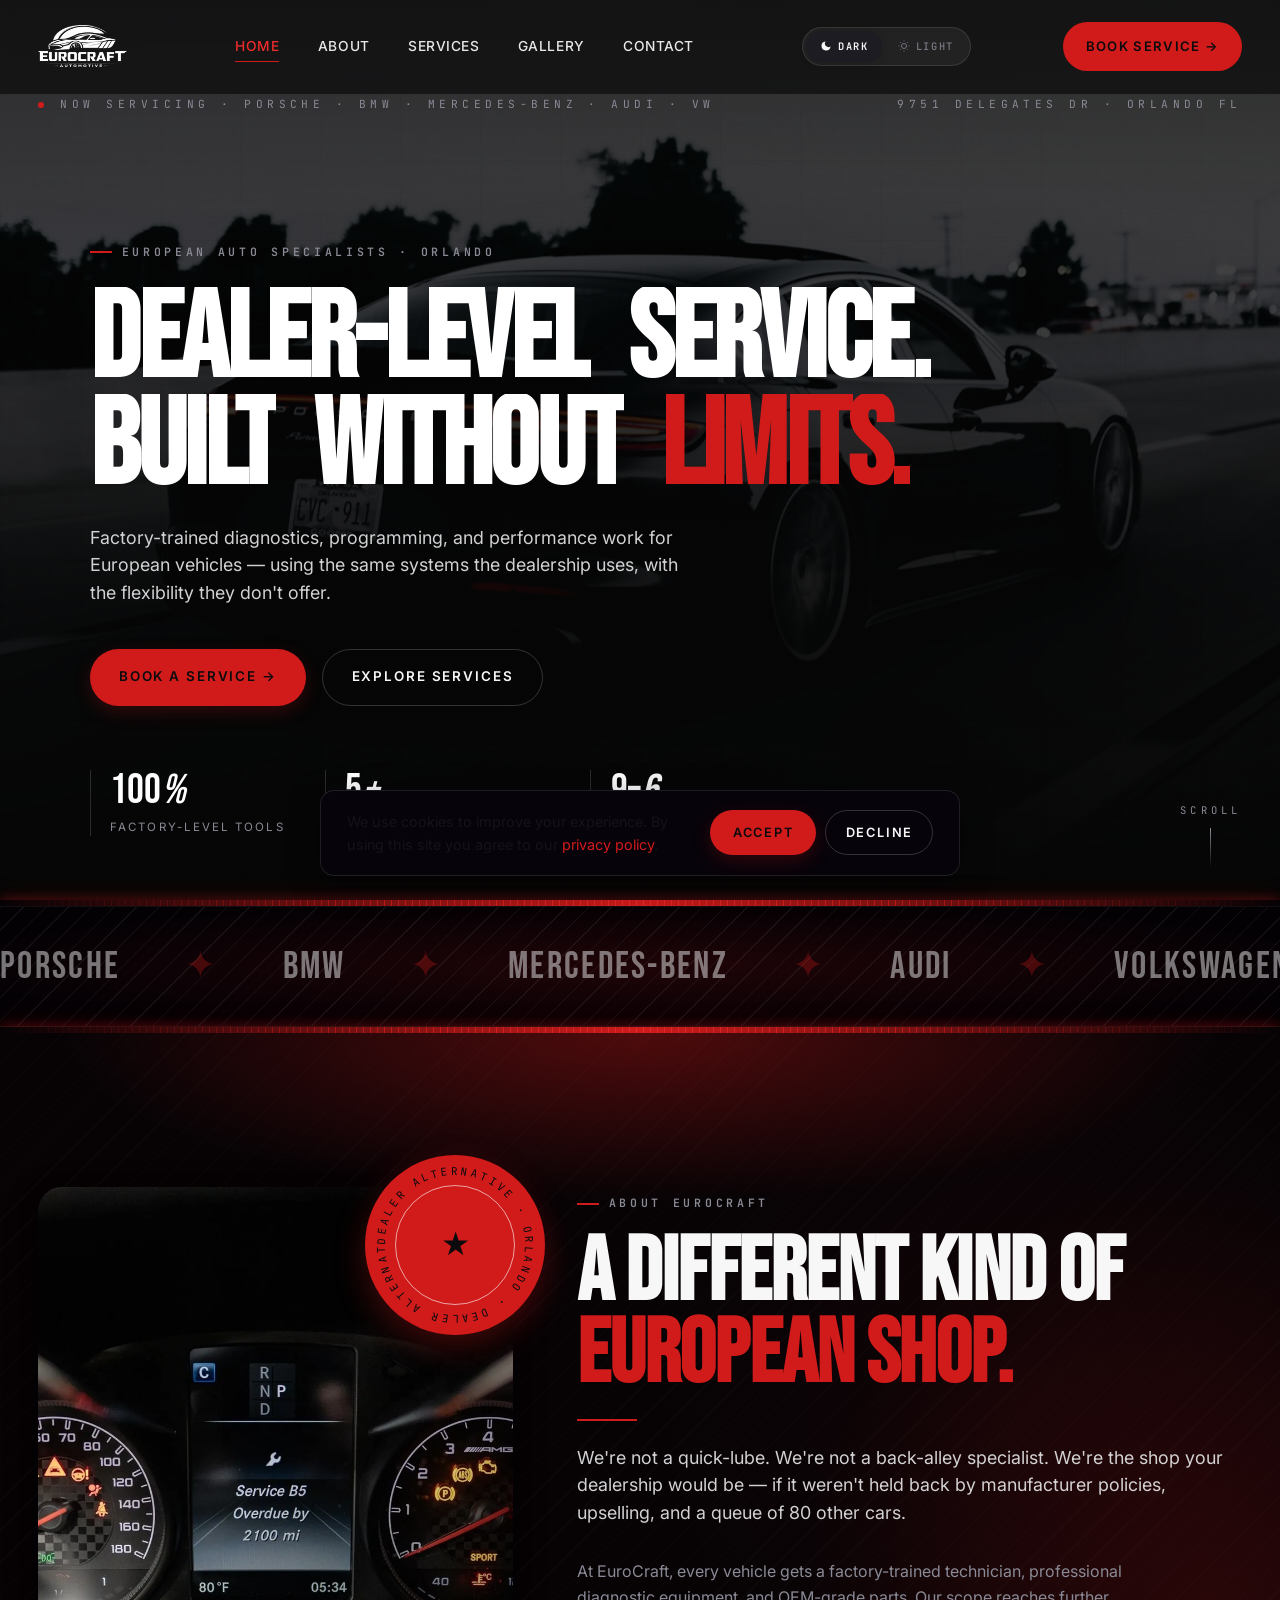
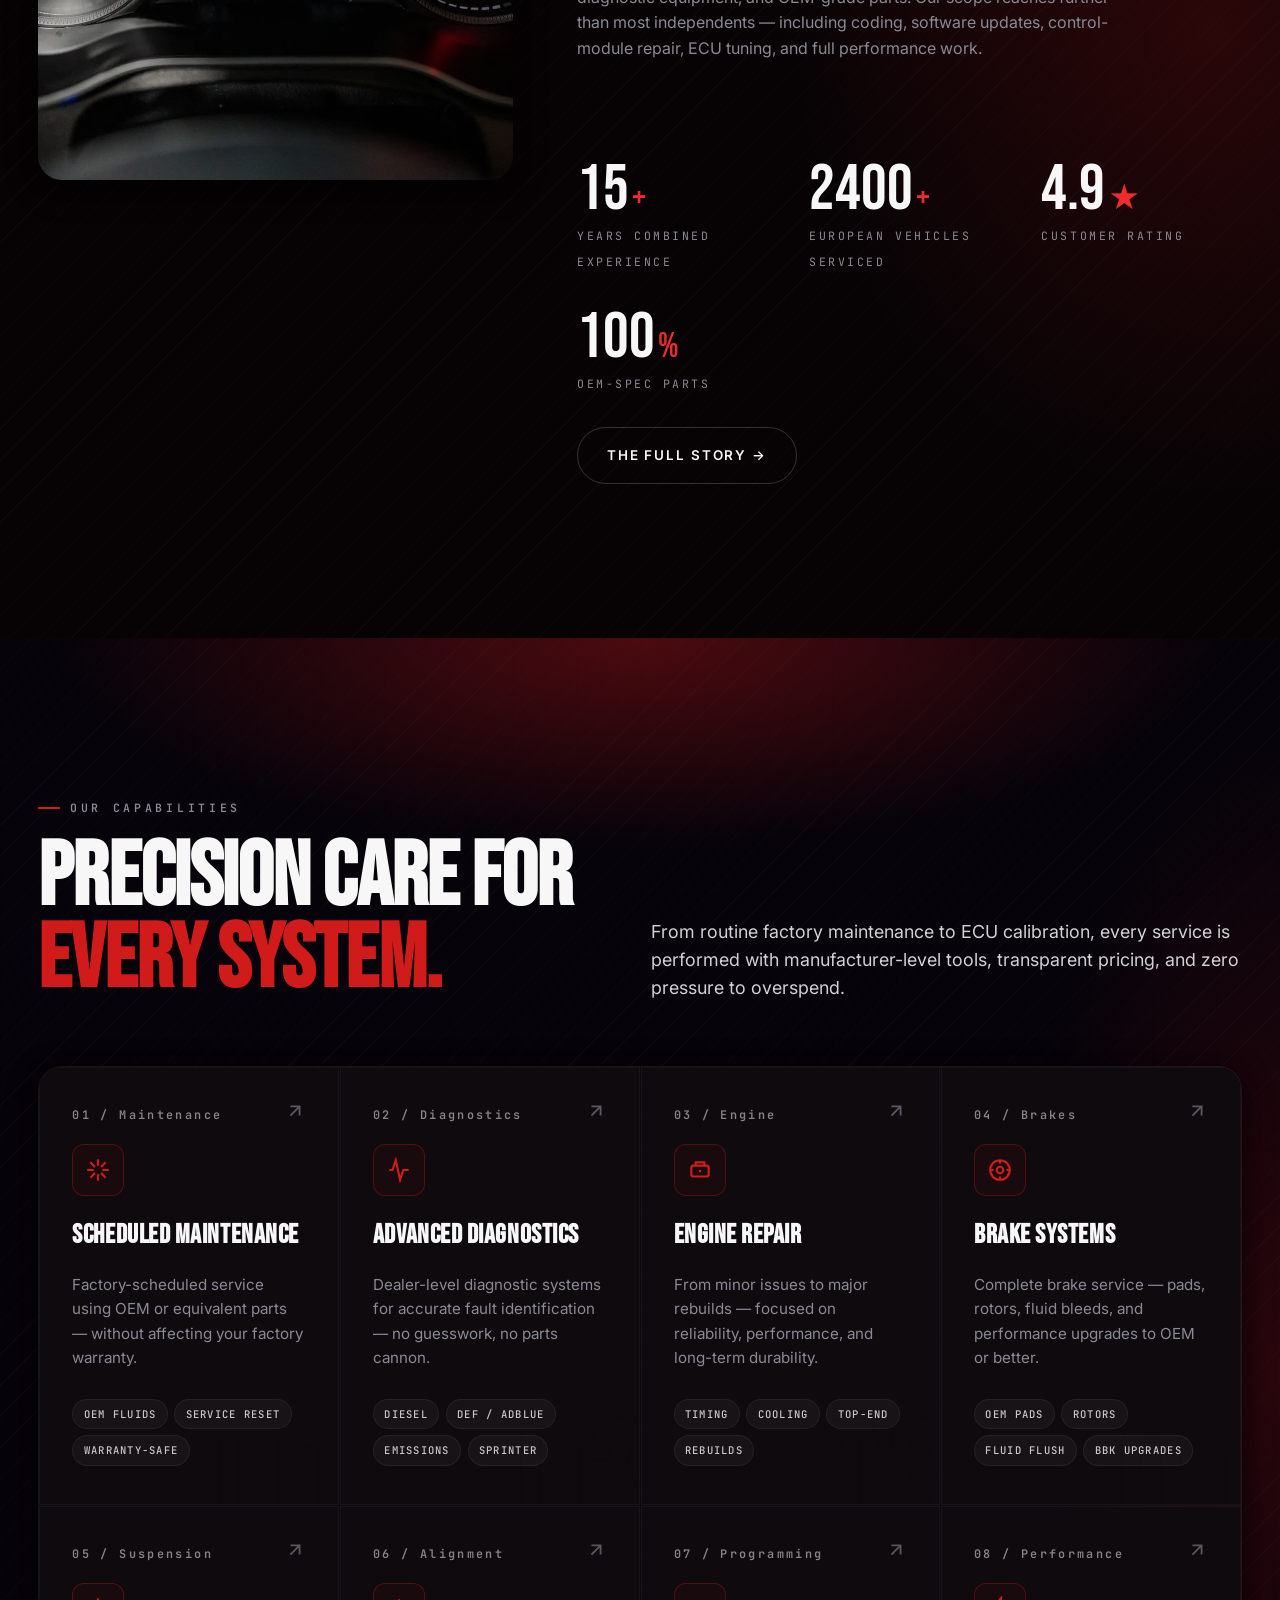
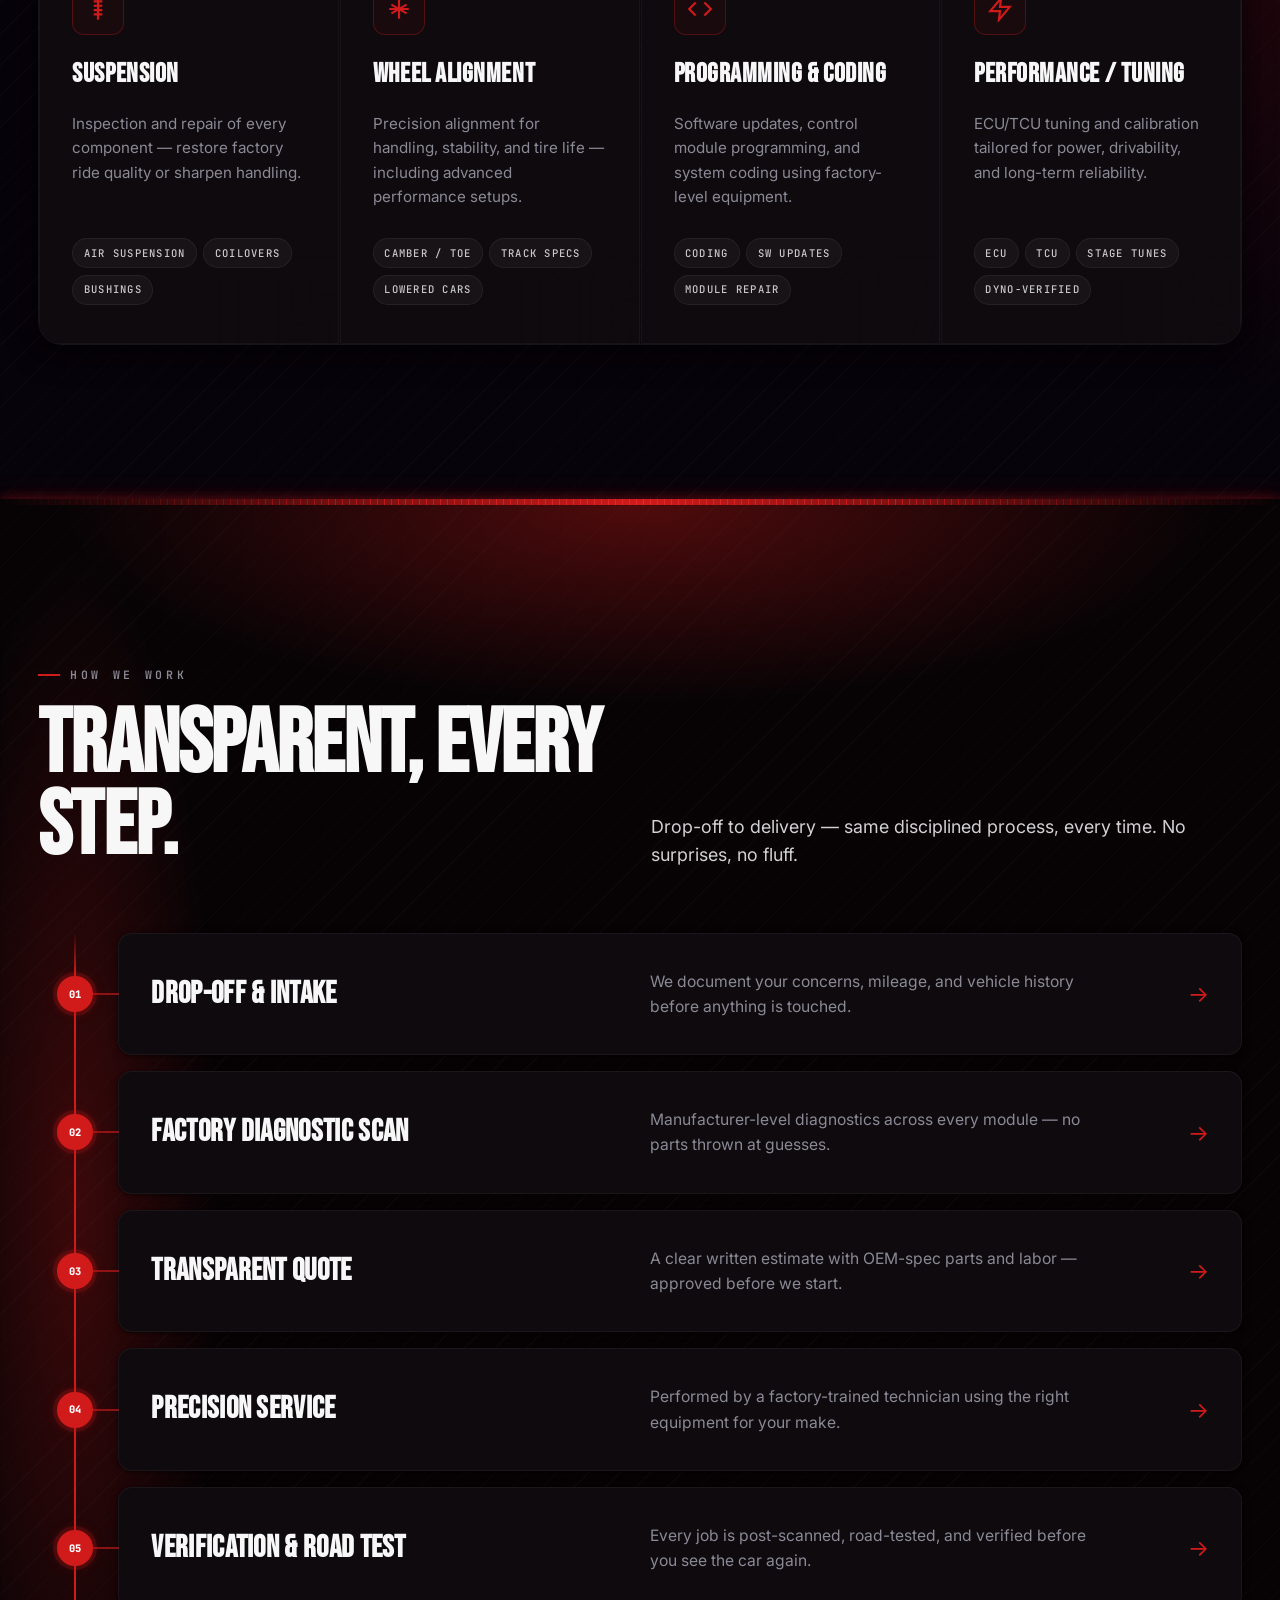
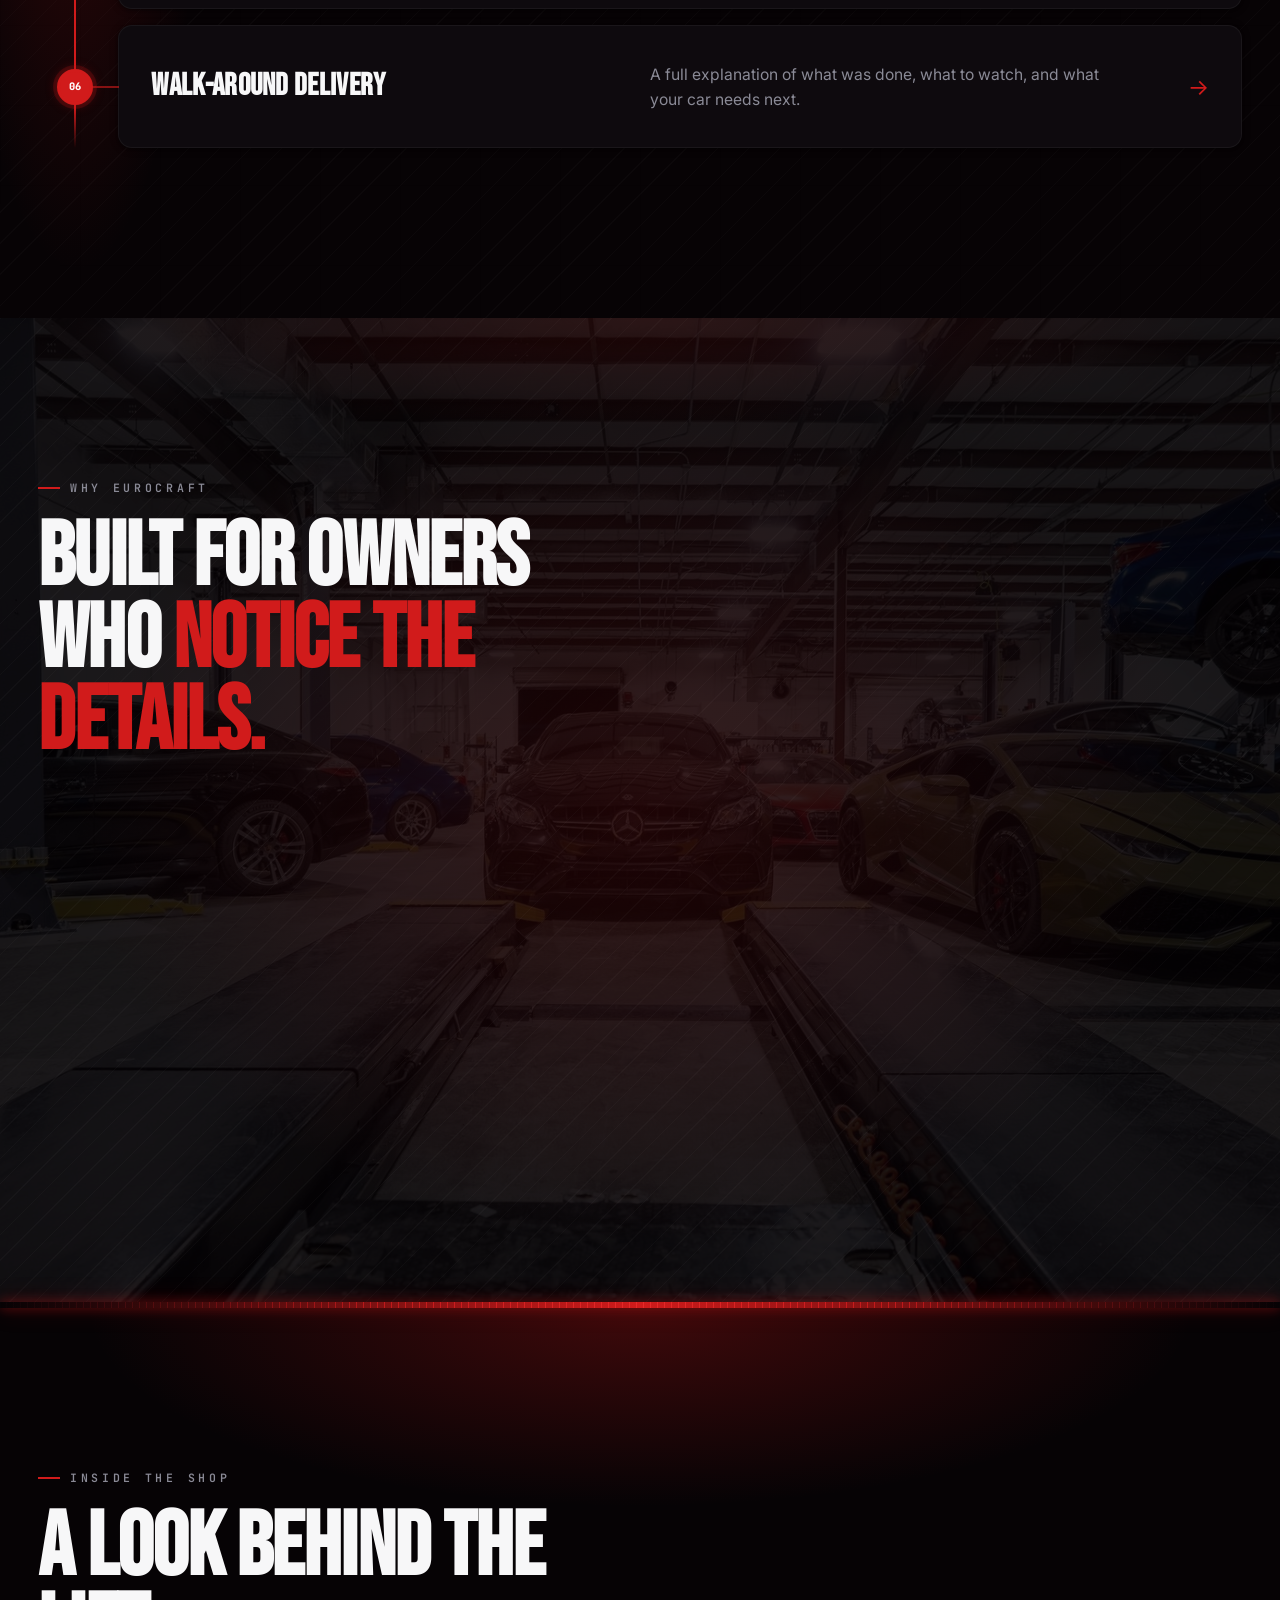
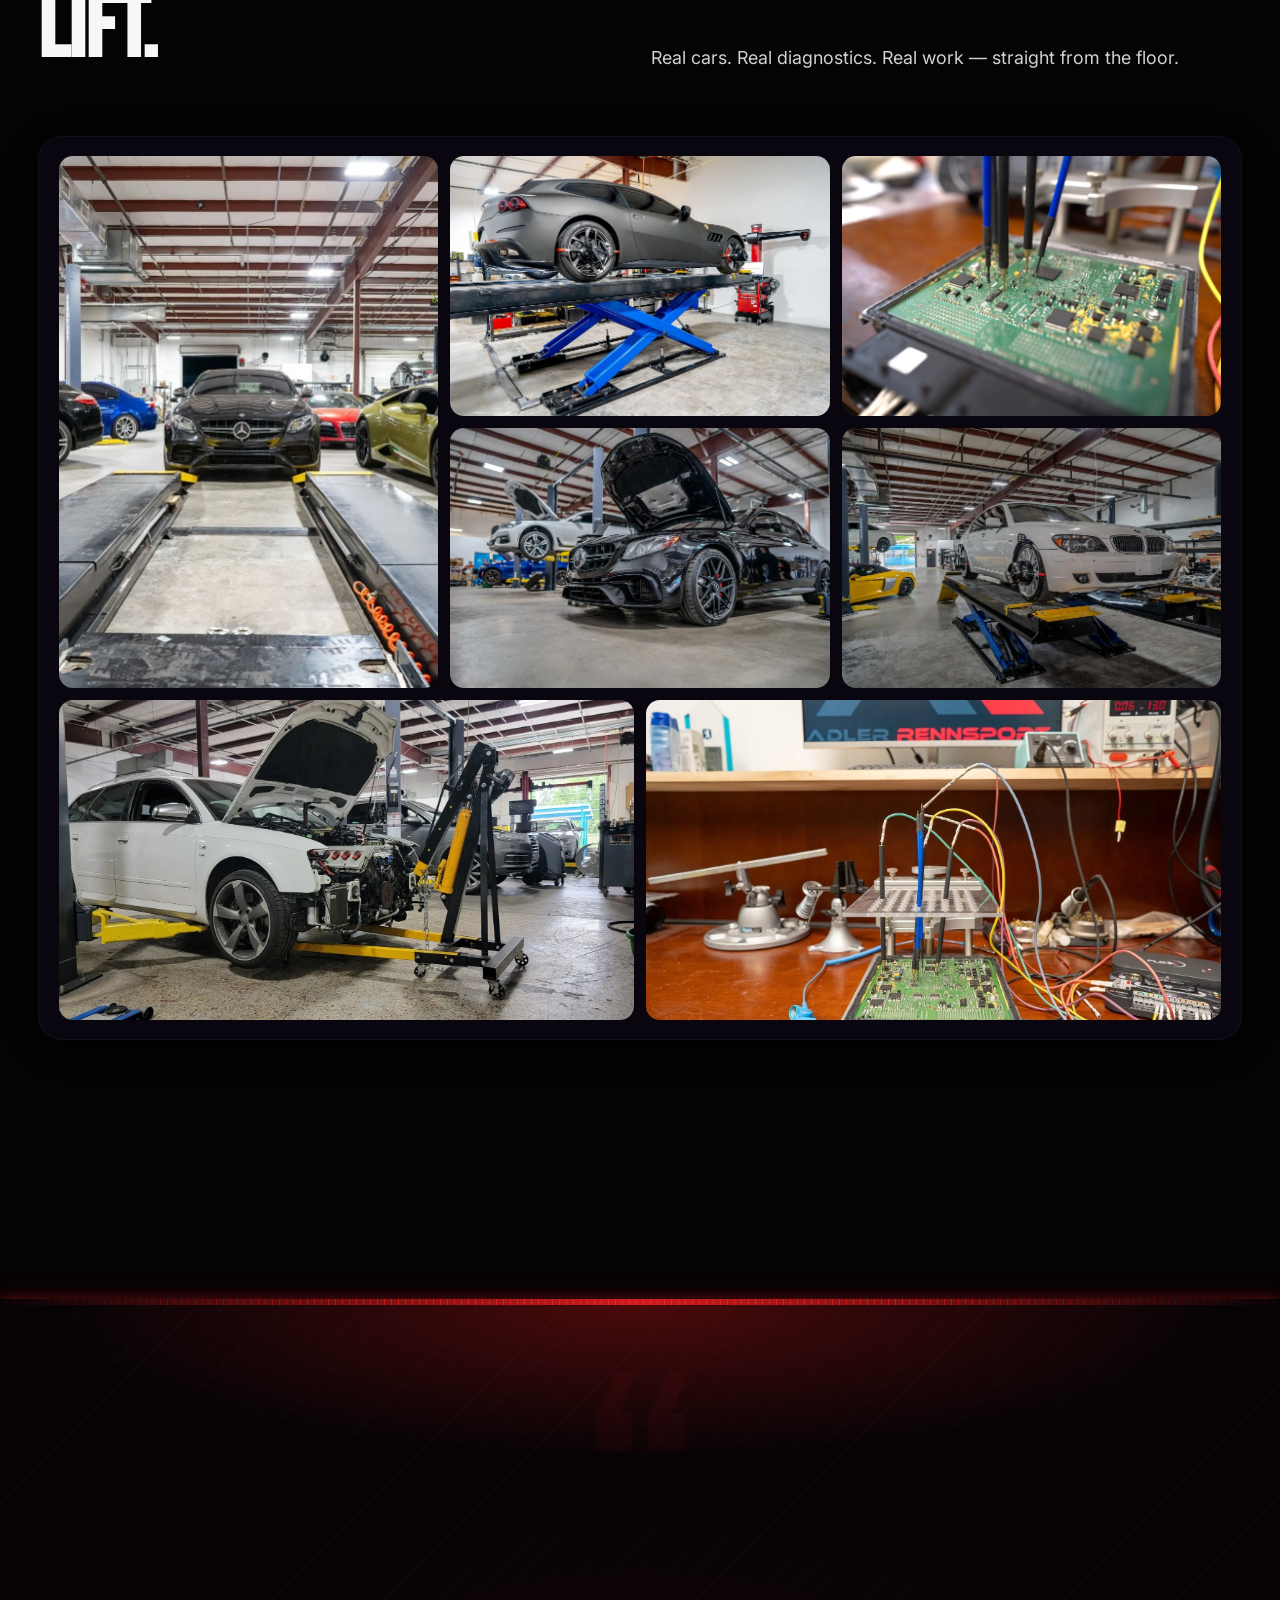
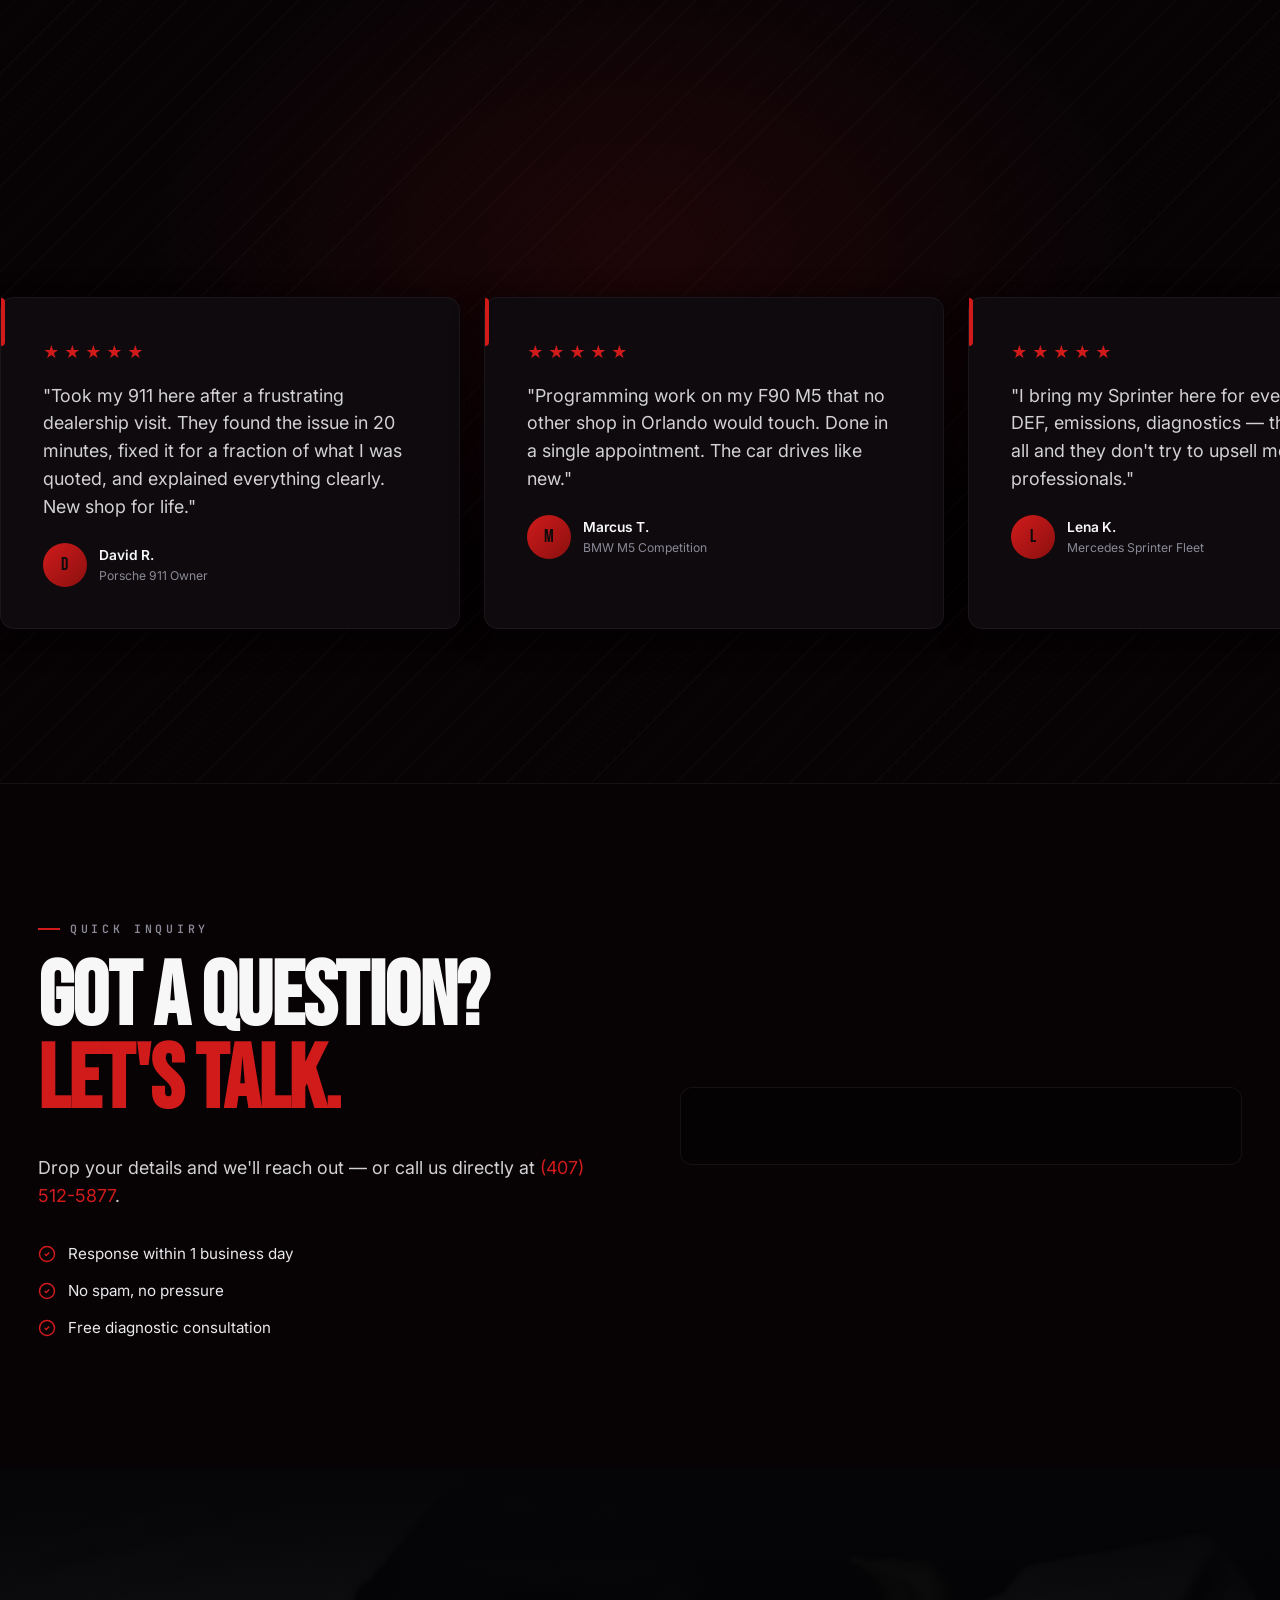
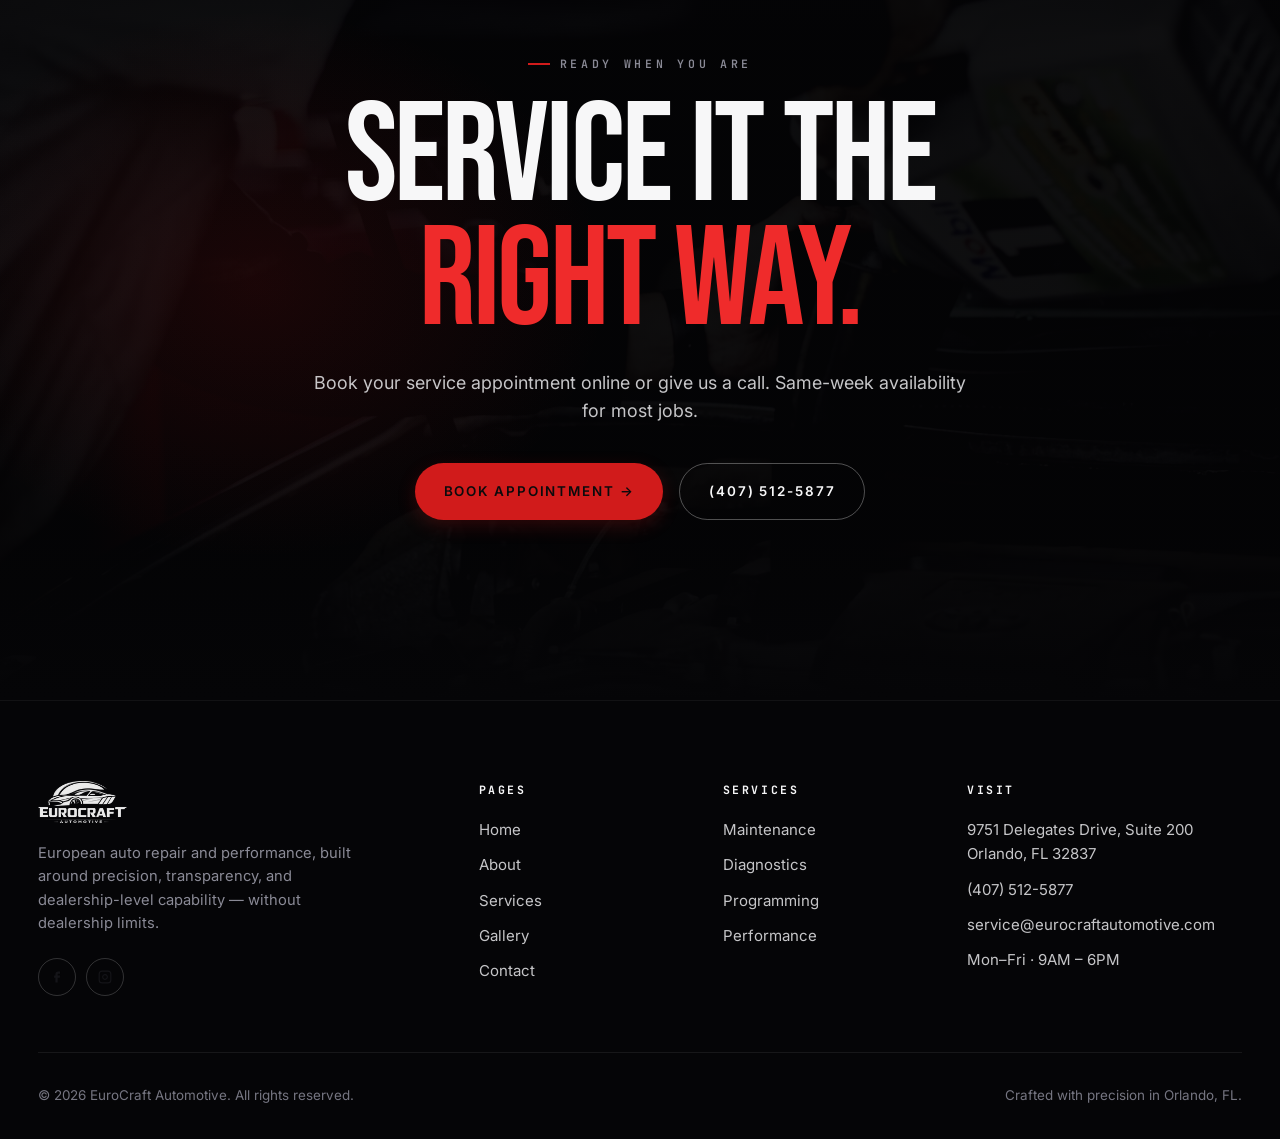
==== commit 1f52396a: "HubSpot integration: tracking script, form embeds, inquiry section, themed CSS — awaiting Portal ID" ====
--- a/index.html
+++ b/index.html
@@ -113,6 +113,8 @@
     gtag('js', new Date());
     gtag('config', 'G-XXXXXXXXXX');
   </script>
+  <!-- HubSpot Tracking -->
+  <script type="text/javascript" id="hs-script-loader" async defer src="//js.hs-scripts.com/XXXXXXXX.js"></script>
 </head>
 <body>
 
@@ -616,6 +618,43 @@
   </div>
 </section>
 
+<!-- CONTACT FORM -->
+<section class="section hs-inquiry-section" id="contact">
+  <div class="container">
+    <div class="hs-inquiry-grid">
+      <div class="hs-inquiry-info reveal">
+        <div class="eyebrow mb-2">Quick Inquiry</div>
+        <h2 class="display-2 mb-3">Got a question? <span class="red">Let's talk.</span></h2>
+        <p class="lead" style="margin-bottom:2rem;">Drop your details and we'll reach out — or call us directly at <a href="tel:+14075125877" style="color:var(--red)">(407) 512-5877</a>.</p>
+        <div class="hs-contact-bullets">
+          <div class="hs-bullet"><svg width="18" height="18" viewBox="0 0 24 24" fill="none" stroke="var(--red)" stroke-width="2"><path d="M9 12l2 2 4-4M12 2a10 10 0 1 0 10 10A10 10 0 0 0 12 2z"/></svg><span>Response within 1 business day</span></div>
+          <div class="hs-bullet"><svg width="18" height="18" viewBox="0 0 24 24" fill="none" stroke="var(--red)" stroke-width="2"><path d="M9 12l2 2 4-4M12 2a10 10 0 1 0 10 10A10 10 0 0 0 12 2z"/></svg><span>No spam, no pressure</span></div>
+          <div class="hs-bullet"><svg width="18" height="18" viewBox="0 0 24 24" fill="none" stroke="var(--red)" stroke-width="2"><path d="M9 12l2 2 4-4M12 2a10 10 0 1 0 10 10A10 10 0 0 0 12 2z"/></svg><span>Free diagnostic consultation</span></div>
+        </div>
+      </div>
+      <div class="hs-form-container reveal" id="hs-homepage-form">
+        <div id="hubspot-inquiry-form"></div>
+      </div>
+    </div>
+  </div>
+</section>
+<script>
+  window.addEventListener('DOMContentLoaded', function() {
+    if (window.hbspt) {
+      hbspt.forms.create({
+        region: "na1",
+        portalId: "XXXXXXXX",
+        formId: "FORM_ID_INQUIRY",
+        target: "#hubspot-inquiry-form",
+        onFormSubmitted: function() {
+          document.getElementById("hs-homepage-form").innerHTML =
+            "<div class=\"form-success\"><svg width=\"40\" height=\"40\" viewBox=\"0 0 24 24\" fill=\"none\" stroke=\"var(--red)\" stroke-width=\"2\"><path d=\"M9 12l2 2 4-4M12 2a10 10 0 1 0 10 10A10 10 0 0 0 12 2z\"/></svg><h3>We got it!</h3><p>Expect a reply within one business day.</p></div>";
+        }
+      });
+    }
+  });
+</script>
+
 <!-- CTA -->
 <section class="cta-section">
   <div class="cta-bg"><picture><source srcset="images/webp/cta-bg.webp" type="image/webp"><img loading="lazy" src="images/cta-bg.jpg" alt=""></picture></div>
@@ -687,5 +726,7 @@
 
 <script src="js/main.js"></script>
   <script src="js/app.js" defer></script>
+  <!-- HubSpot Forms -->
+  <script charset="utf-8" type="text/javascript" src="//js.hsforms.net/forms/embed/v2.js"></script>
 </body>
 </html>
--- a/css/style.css
+++ b/css/style.css
@@ -2603,535 +2603,398 @@
   .sg-a,.sg-b,.sg-c,.sg-d,.sg-e,.sg-f,.sg-g { grid-column: 1; grid-row: auto; }
 }
 
+
 /* ============================================================
-   DARK THEME BACKGROUND DEPTH
-   Adds visual texture, ambient glows, and photo watermarks
-   behind flat-black sections so nothing reads as empty void.
+   DARK THEME — Clean single-pass, no duplicates, no fixed bg
+   Uses CSS custom properties for section colors.
+   NO background-attachment:fixed (performance killer).
+   Each section gets ONE background declaration.
    ============================================================ */
 
-/* 1. Base html body — very subtle noise grain via repeating gradient */
-[data-theme="dark"] body {
-  background:
-    radial-gradient(ellipse 180% 60% at 50% 0%, rgba(196,24,24,0.07) 0%, transparent 55%),
-    radial-gradient(ellipse 120% 80% at 80% 100%, rgba(255,255,255,0.02) 0%, transparent 60%),
-    #060606;
-}
-
-/* 2. About / intro sections — warm red ambient right column */
+/* --- Base --- */
+[data-theme="dark"] html,
+[data-theme="dark"] body { background: #070305; color: var(--ink); }
+
+/* --- Sections --- */
 [data-theme="dark"] .about-section {
   background:
-    radial-gradient(ellipse 70% 80% at 90% 50%, rgba(196,24,24,0.10) 0%, transparent 55%),
-    radial-gradient(ellipse 50% 60% at 10% 80%, rgba(255,255,255,0.025) 0%, transparent 50%),
-    #060608;
-}
-
-/* 3. Services section — subtle vertical red column on right + grid lines */
+    radial-gradient(ellipse 90% 28% at 50% 0%,  rgba(196,24,24,0.38) 0%, transparent 50%),
+    radial-gradient(ellipse 60% 70% at 95% 50%,  rgba(196,24,24,0.18) 0%, transparent 55%),
+    repeating-linear-gradient(135deg, rgba(255,255,255,0.018) 0 1px, transparent 1px 22px),
+    #070305;
+}
+[data-theme="dark"] .marquee-section {
+  background:
+    radial-gradient(ellipse 100% 100% at 50% 50%, rgba(196,24,24,0.14) 0%, transparent 55%),
+    repeating-linear-gradient(135deg, rgba(255,255,255,0.025) 0 1px, transparent 1px 16px),
+    #040104;
+}
 [data-theme="dark"] .services-section {
   background:
-    radial-gradient(ellipse 80% 100% at 100% 50%, rgba(196,24,24,0.09) 0%, transparent 50%),
-    radial-gradient(ellipse 100% 40% at 0% 0%, rgba(255,255,255,0.02) 0%, transparent 50%),
-    linear-gradient(180deg, #060606 0%, #080808 50%, #060606 100%);
-}
-[data-theme="dark"] .services-section::before {
-  background-image:
-    linear-gradient(rgba(255,255,255,0.03) 1px, transparent 1px),
-    linear-gradient(90deg, rgba(255,255,255,0.03) 1px, transparent 1px);
-  background-size: 64px 64px;
-  mask-image: radial-gradient(80% 70% at 50% 50%, black 0%, transparent 95%);
-}
-
-/* 4. Process section — workshop photo watermark at very low opacity */
+    radial-gradient(ellipse 90% 28% at 50% 0%,  rgba(196,24,24,0.36) 0%, transparent 50%),
+    radial-gradient(ellipse 40% 85% at 100% 50%, rgba(196,24,24,0.18) 0%, transparent 50%),
+    repeating-linear-gradient(135deg, rgba(255,255,255,0.018) 0 1px, transparent 1px 22px),
+    #07030a;
+}
 [data-theme="dark"] .process-section {
   background:
-    radial-gradient(ellipse 60% 50% at 50% 30%, rgba(196,24,24,0.08) 0%, transparent 55%),
-    linear-gradient(180deg, #060608 0%, #08080a 50%, #060608 100%);
-  position: relative;
-}
-[data-theme="dark"] .process-section::before {
-  background-image:
-    linear-gradient(rgba(255,255,255,0.025) 1px, transparent 1px),
-    linear-gradient(90deg, rgba(255,255,255,0.025) 1px, transparent 1px);
-  background-size: 80px 80px;
-  mask-image: radial-gradient(75% 70% at 50% 50%, black 0%, transparent 95%);
-}
-
-/* 5. Gallery section — dark blue-tinted background for contrast */
+    radial-gradient(ellipse 90% 28% at 50% 0%,   rgba(196,24,24,0.38) 0%, transparent 50%),
+    radial-gradient(ellipse 20% 85% at 6%  50%,   rgba(196,24,24,0.28) 0%, transparent 55%),
+    repeating-linear-gradient(135deg, rgba(255,255,255,0.018) 0 1px, transparent 1px 22px),
+    #070305;
+}
+[data-theme="dark"] .why-section {
+  background:
+    radial-gradient(ellipse 80% 80% at 50% 50%,  rgba(196,24,24,0.22) 0%, transparent 55%),
+    radial-gradient(ellipse 90% 22% at 50% 0%,   rgba(196,24,24,0.18) 0%, transparent 50%),
+    #040104;
+}
 [data-theme="dark"] .gallery-section {
   background:
-    radial-gradient(ellipse 100% 50% at 50% 100%, rgba(196,24,24,0.08) 0%, transparent 50%),
-    linear-gradient(180deg, #060606 0%, #07070a 60%, #060606 100%);
-}
-
-/* 6. Testimonials — book-matched warm background */
+    radial-gradient(ellipse 90% 26% at 50% 0%,  rgba(196,24,24,0.30) 0%, transparent 48%),
+    #060305;
+}
 [data-theme="dark"] .testimonials-section {
   background:
-    radial-gradient(ellipse 70% 60% at 30% 50%, rgba(196,24,24,0.08) 0%, transparent 55%),
-    radial-gradient(ellipse 50% 70% at 80% 20%, rgba(255,255,255,0.025) 0%, transparent 50%),
-    linear-gradient(180deg, #060608 0%, #080809 50%, #060608 100%);
-}
-[data-theme="dark"] .testimonials-section::after {
-  background-image: repeating-linear-gradient(135deg, rgba(255,255,255,0.018) 0 1px, transparent 1px 18px);
-}
-
-/* 7. Contact section — warm dark with left glow */
+    radial-gradient(ellipse 90% 28% at 50% 0%,  rgba(196,24,24,0.35) 0%, transparent 50%),
+    radial-gradient(ellipse 70% 55% at 50% 50%, rgba(196,24,24,0.12) 0%, transparent 55%),
+    repeating-linear-gradient(135deg, rgba(255,255,255,0.018) 0 1px, transparent 1px 20px),
+    #070305;
+}
 [data-theme="dark"] .contact-section {
   background:
-    radial-gradient(ellipse 50% 80% at 0% 50%, rgba(196,24,24,0.10) 0%, transparent 50%),
-    radial-gradient(ellipse 40% 60% at 100% 80%, rgba(255,255,255,0.025) 0%, transparent 50%),
-    #060608;
-}
-[data-theme="dark"] .contact-section::before {
-  background-image:
-    linear-gradient(rgba(255,255,255,0.025) 1px, transparent 1px),
-    linear-gradient(90deg, rgba(255,255,255,0.025) 1px, transparent 1px);
-  background-size: 64px 64px;
-}
-
-/* 8. shop-grid dark container — subtle car silhouette depth */
-[data-theme="dark"] .shop-grid {
-  background:
-    radial-gradient(ellipse 60% 60% at 25% 50%, rgba(196,24,24,0.10) 0%, transparent 55%),
-    #0a0a0d;
-  border-color: rgba(255,255,255,0.05);
-}
-
-/* 9. Stats band always dark — boost its depth */
+    radial-gradient(ellipse 90% 26% at 50% 0%,   rgba(196,24,24,0.36) 0%, transparent 50%),
+    radial-gradient(ellipse 45% 90% at 0%  50%,   rgba(196,24,24,0.22) 0%, transparent 50%),
+    repeating-linear-gradient(135deg, rgba(255,255,255,0.018) 0 1px, transparent 1px 22px),
+    #070305;
+}
 [data-theme="dark"] .stats-band {
   background:
-    radial-gradient(ellipse 120% 80% at 20% 0%, rgba(196,24,24,0.22) 0%, transparent 50%),
-    radial-gradient(ellipse 80% 100% at 100% 100%, rgba(255,255,255,0.04) 0%, transparent 60%),
+    radial-gradient(ellipse 130% 80% at 15% 0%,  rgba(196,24,24,0.28) 0%, transparent 50%),
+    radial-gradient(ellipse 80%  100% at 100% 100%, rgba(255,255,255,0.03) 0%, transparent 55%),
     repeating-linear-gradient(135deg, rgba(255,255,255,0.025) 0 1px, transparent 1px 18px),
     #030305;
 }
-
-/* 10. Why/Values section — slightly lighter dark with more red depth */
-[data-theme="dark"] .why-section {
+[data-theme="dark"] .cta-section {
+  background: #050507;
+}
+[data-theme="dark"] .cta-bg img {
+  filter: brightness(0.18) saturate(0.7) contrast(1.1);
+}
+[data-theme="dark"] .cta-section::before {
   background:
-    radial-gradient(ellipse 80% 60% at 50% 50%, rgba(196,24,24,0.12) 0%, transparent 55%),
-    #030305;
-}
-
-/* Tighten section padding in dark mode so voids shrink */
-[data-theme="dark"] .section,
-[data-theme="dark"] .services-section,
-[data-theme="dark"] .process-section,
-[data-theme="dark"] .testimonials-section,
-[data-theme="dark"] .gallery-section,
-[data-theme="dark"] .about-section {
-  padding-block: clamp(4rem, 8vw, 7rem);
-}
-
-/* ============================================================
-   DARK THEME DEPTH v2 — More aggressive, every section treated
-   ============================================================ */
-
-/* Global grain overlay on dark mode via SVG filter pseudo-element */
-[data-theme="dark"] body::before {
-  content: '';
-  position: fixed;
-  inset: 0;
-  z-index: 9997;
-  pointer-events: none;
-  opacity: 0.025;
-  background-image: url("data:image/svg+xml,%3Csvg viewBox='0 0 256 256' xmlns='http://www.w3.org/2000/svg'%3E%3Cfilter id='n'%3E%3CfeTurbulence type='fractalNoise' baseFrequency='0.9' numOctaves='4' stitchTiles='stitch'/%3E%3C/filter%3E%3Crect width='100%25' height='100%25' filter='url(%23n)'/%3E%3C/svg%3E");
-  background-size: 256px 256px;
-}
-
-/* Body-level ambient — very subtle red bleed from center */
-[data-theme="dark"] body {
-  background:
-    radial-gradient(ellipse 100% 30% at 50% 0%, rgba(196,24,24,0.09) 0%, transparent 50%),
-    radial-gradient(ellipse 80% 40% at 50% 100%, rgba(196,24,24,0.06) 0%, transparent 50%),
-    #060606;
-}
-
-/* About section — stronger glow */
-[data-theme="dark"] .about-section {
-  background:
-    radial-gradient(ellipse 90% 70% at 85% 50%, rgba(196,24,24,0.14) 0%, transparent 50%),
-    radial-gradient(ellipse 60% 50% at 5% 30%, rgba(255,255,255,0.03) 0%, transparent 50%),
-    repeating-linear-gradient(135deg, rgba(255,255,255,0.02) 0 1px, transparent 1px 22px),
-    #060608;
-}
-
-/* Services — brighter red column right edge */
-[data-theme="dark"] .services-section {
-  background:
-    radial-gradient(ellipse 60% 100% at 100% 50%, rgba(196,24,24,0.14) 0%, transparent 50%),
-    radial-gradient(ellipse 50% 60% at 0% 100%, rgba(196,24,24,0.07) 0%, transparent 50%),
-    repeating-linear-gradient(135deg, rgba(255,255,255,0.022) 0 1px, transparent 1px 22px),
-    linear-gradient(180deg, #060606 0%, #090909 40%, #070708 100%);
-}
-
-/* Process — red spine glow behind the rail */
-[data-theme="dark"] .process-section {
-  background:
-    radial-gradient(ellipse 20% 90% at 10% 50%, rgba(196,24,24,0.18) 0%, transparent 55%),
-    radial-gradient(ellipse 60% 50% at 90% 30%, rgba(255,255,255,0.03) 0%, transparent 50%),
-    repeating-linear-gradient(135deg, rgba(255,255,255,0.02) 0 1px, transparent 1px 22px),
-    linear-gradient(180deg, #060608 0%, #0a0a0d 40%, #060608 100%);
-}
-
-/* Gallery section — darker steel tint */
-[data-theme="dark"] .gallery-section {
-  background:
-    radial-gradient(ellipse 80% 40% at 50% 0%, rgba(196,24,24,0.09) 0%, transparent 50%),
-    radial-gradient(ellipse 60% 40% at 50% 100%, rgba(30,30,50,0.4) 0%, transparent 60%),
-    #060608;
-}
-
-/* Testimonials — large red quote-mark echo glow */
-[data-theme="dark"] .testimonials-section {
-  background:
-    radial-gradient(ellipse 80% 60% at 50% 40%, rgba(196,24,24,0.10) 0%, transparent 55%),
-    radial-gradient(ellipse 40% 40% at 10% 80%, rgba(255,255,255,0.03) 0%, transparent 50%),
-    repeating-linear-gradient(135deg, rgba(255,255,255,0.018) 0 1px, transparent 1px 20px),
-    #060608;
-}
-
-/* Why section — spotlight effect center */
-[data-theme="dark"] .why-section {
-  background:
-    radial-gradient(ellipse 80% 80% at 50% 50%, rgba(196,24,24,0.16) 0%, transparent 55%),
-    #030305;
-}
-
-/* Stats band — deeper metal + stronger red blast */
-.stats-band {
-  background:
-    radial-gradient(ellipse 140% 80% at 15% 0%, rgba(196,24,24,0.28) 0%, transparent 50%),
-    radial-gradient(ellipse 80% 100% at 100% 100%, rgba(255,255,255,0.04) 0%, transparent 55%),
-    repeating-linear-gradient(135deg, rgba(255,255,255,0.03) 0 1px, transparent 1px 18px),
-    #030305;
-}
-
-/* Contact — stronger left red portal */
-[data-theme="dark"] .contact-section {
-  background:
-    radial-gradient(ellipse 60% 100% at 0% 50%, rgba(196,24,24,0.15) 0%, transparent 50%),
-    radial-gradient(ellipse 60% 60% at 100% 0%, rgba(255,255,255,0.03) 0%, transparent 50%),
-    repeating-linear-gradient(135deg, rgba(255,255,255,0.022) 0 1px, transparent 1px 22px),
-    #060608;
-}
-
-/* Nav on dark — tinted glass */
-[data-theme="dark"] .nav:not(.scrolled) {
-  background: linear-gradient(180deg, rgba(6,6,8,0.82) 0%, transparent 100%);
-  backdrop-filter: none;
-}
-
-/* Section dividers — make the red line glow more */
-[data-theme="dark"] .section-divider {
-  height: 1px;
-  background: linear-gradient(90deg, transparent 0%, var(--red) 30%, var(--red) 70%, transparent 100%);
-  box-shadow: 0 0 12px rgba(196,24,24,0.6), 0 0 24px rgba(196,24,24,0.3);
-  position: relative;
-}
-[data-theme="dark"] .section-divider::after { display: none; }
-
-/* Brand cards on about page — darker tint for depth */
-[data-theme="dark"] .brands-grid {
-  background: rgba(255,255,255,0.02);
-  border-color: rgba(255,255,255,0.04);
-}
-
-/* ============================================================
-   DARK THEME DEPTH v3 — Fix top-of-section voids
-   Every section gets a top-center ambient glow.
-   Body becomes warm red-black, not cold neutral black.
-   ============================================================ */
-
-/* Warmer dark body — red-tinted black base */
-[data-theme="dark"] html { background: #050305; }
-[data-theme="dark"] body {
-  background:
-    radial-gradient(ellipse 150% 25% at 50% 0%,   rgba(196,24,24,0.13) 0%, transparent 55%),
-    radial-gradient(ellipse 120% 20% at 50% 100%,  rgba(196,24,24,0.09) 0%, transparent 55%),
-    radial-gradient(ellipse 60%  60% at 0%   50%,  rgba(196,24,24,0.06) 0%, transparent 55%),
-    radial-gradient(ellipse 60%  60% at 100% 50%,  rgba(196,24,24,0.06) 0%, transparent 55%),
-    #060305;                                       /* warm dark base */
-}
-
-/* Section backgrounds — all get top-center glow + diagonal texture */
-[data-theme="dark"] .about-section {
-  background:
-    radial-gradient(ellipse 100% 30% at 50%   0%,  rgba(196,24,24,0.14) 0%, transparent 55%),
-    radial-gradient(ellipse 80%  80% at 90%  50%,  rgba(196,24,24,0.12) 0%, transparent 55%),
-    radial-gradient(ellipse 50%  50% at 5%  100%,  rgba(255,255,255,0.03) 0%, transparent 50%),
-    repeating-linear-gradient(135deg, rgba(255,255,255,0.02) 0 1px, transparent 1px 22px),
-    #060305;
-}
-[data-theme="dark"] .services-section {
-  background:
-    radial-gradient(ellipse 100% 25% at 50%   0%,  rgba(196,24,24,0.12) 0%, transparent 55%),
-    radial-gradient(ellipse 50%  90% at 100% 50%,  rgba(196,24,24,0.12) 0%, transparent 50%),
-    radial-gradient(ellipse 50%  40% at 0%  100%,  rgba(196,24,24,0.08) 0%, transparent 50%),
-    repeating-linear-gradient(135deg, rgba(255,255,255,0.022) 0 1px, transparent 1px 22px),
-    linear-gradient(180deg, #060305 0%, #08060a 50%, #060305 100%);
-}
-[data-theme="dark"] .process-section {
-  background:
-    radial-gradient(ellipse 100% 30% at 50%   0%,  rgba(196,24,24,0.14) 0%, transparent 55%),
-    radial-gradient(ellipse 25%  90% at 8%   50%,  rgba(196,24,24,0.22) 0%, transparent 55%),
-    radial-gradient(ellipse 50%  50% at 100% 80%,  rgba(255,255,255,0.03) 0%, transparent 50%),
-    repeating-linear-gradient(135deg, rgba(255,255,255,0.022) 0 1px, transparent 1px 22px),
-    #060305;
-}
-[data-theme="dark"] .gallery-section {
-  background:
-    radial-gradient(ellipse 100% 25% at 50%   0%,  rgba(196,24,24,0.10) 0%, transparent 50%),
-    radial-gradient(ellipse 80%  40% at 50% 100%,  rgba(30,10,30,0.5)   0%, transparent 60%),
-    #060305;
-}
-[data-theme="dark"] .testimonials-section {
-  background:
-    radial-gradient(ellipse 100% 30% at 50%   0%,  rgba(196,24,24,0.11) 0%, transparent 55%),
-    radial-gradient(ellipse 80%  60% at 50%  50%,  rgba(196,24,24,0.08) 0%, transparent 55%),
-    radial-gradient(ellipse 40%  40% at 10%  80%,  rgba(255,255,255,0.03) 0%, transparent 50%),
-    repeating-linear-gradient(135deg, rgba(255,255,255,0.018) 0 1px, transparent 1px 20px),
-    #060305;
-}
-[data-theme="dark"] .contact-section {
-  background:
-    radial-gradient(ellipse 100% 25% at 50%   0%,  rgba(196,24,24,0.12) 0%, transparent 55%),
-    radial-gradient(ellipse 60%  100% at 0%  50%,  rgba(196,24,24,0.16) 0%, transparent 50%),
-    radial-gradient(ellipse 60%  60% at 100%  0%,  rgba(255,255,255,0.03) 0%, transparent 50%),
-    repeating-linear-gradient(135deg, rgba(255,255,255,0.022) 0 1px, transparent 1px 22px),
-    #060305;
-}
-[data-theme="dark"] .why-section {
-  background:
-    radial-gradient(ellipse 80%  80% at 50%  50%,  rgba(196,24,24,0.18) 0%, transparent 55%),
-    radial-gradient(ellipse 100% 20% at 50%   0%,  rgba(196,24,24,0.12) 0%, transparent 50%),
-    #020104;
-}
-
-/* Also warm the service cards slightly */
-[data-theme="dark"] .service-card { background: #0d0a0e; }
-[data-theme="dark"] .service-card:hover { background: #161019; }
-[data-theme="dark"] .process-row { background: #0d0a0e; }
-[data-theme="dark"] .testimonial { background: #0d0a0e; }
-[data-theme="dark"] .contact-item { background: #0d0a0e; }
-[data-theme="dark"] .form { background: #0d0a0e; }
+    radial-gradient(ellipse 50% 60% at 20% 50%, rgba(196,24,24,0.12) 0%, transparent 55%),
+    linear-gradient(180deg, #050507 0%, rgba(5,5,7,0.7) 20%, rgba(5,5,7,0.7) 80%, #050507 100%);
+  z-index: -1;
+}
+[data-theme="dark"] .footer { background: #050507; border-top-color: rgba(255,255,255,0.05); }
+[data-theme="dark"] .footer-bottom { border-top-color: rgba(255,255,255,0.07); color: rgba(138,138,150,0.85); }
+
+/* --- Cards --- */
+[data-theme="dark"] .service-card        { background: #0e0a0e; }
+[data-theme="dark"] .service-card:hover  { background: #16101a; }
+[data-theme="dark"] .services-grid       { background: rgba(255,255,255,0.025); border-color: rgba(255,255,255,0.04); }
+[data-theme="dark"] .process-row         { background: #0e0a0e; border-color: rgba(255,255,255,0.05); }
+[data-theme="dark"] .process-row:hover   { background: #141018; border-color: rgba(196,24,24,0.45); }
+[data-theme="dark"] .testimonial         { background: #0e0a0e; border-color: rgba(255,255,255,0.05); }
+[data-theme="dark"] .contact-item        { background: #0e0a0e; border-color: rgba(255,255,255,0.05); }
+[data-theme="dark"] .form                { background: #0e0a0e; border-color: rgba(255,255,255,0.05); }
+[data-theme="dark"] .why-card            { background: rgba(14,10,14,0.65); border-color: rgba(255,255,255,0.09); }
+[data-theme="dark"] .why-card:hover      { background: rgba(20,14,20,0.80); border-color: rgba(196,24,24,0.55); }
+[data-theme="dark"] .rating-badge        { background: #0e0a0e; border-color: rgba(255,255,255,0.06); }
+[data-theme="dark"] .brand-card          { background: #0e0a0e; }
+[data-theme="dark"] .brand-card:hover    { background: #141018; }
+[data-theme="dark"] .shop-grid           { background: #0a0610; border-color: rgba(255,255,255,0.04); }
+[data-theme="dark"] .map-static-info     { background: #040106; }
+[data-theme="dark"] .map-static-visual-fallback { background: #0a060a; color: rgba(138,138,150,1); }
+[data-theme="dark"] .mobile-menu         { background: #07030a; }
+
+/* --- Inputs --- */
 [data-theme="dark"] .field input,
 [data-theme="dark"] .field select,
-[data-theme="dark"] .field textarea { background: #060305; }
+[data-theme="dark"] .field textarea      { background: #060308; border-color: rgba(255,255,255,0.08); color: var(--ink); }
+[data-theme="dark"] .field input:focus,
+[data-theme="dark"] .field select:focus,
+[data-theme="dark"] .field textarea:focus { background: #0e0a0e; border-color: var(--red); box-shadow: 0 0 0 4px rgba(196,24,24,0.12); }
+[data-theme="dark"] .field input::placeholder,
+[data-theme="dark"] .field textarea::placeholder { color: rgba(138,138,150,0.55); opacity: 1; }
+
+/* --- Nav --- */
+[data-theme="dark"] .nav.scrolled { background: rgba(7,3,10,0.88); border-bottom-color: rgba(255,255,255,0.06); box-shadow: none; }
+[data-theme="dark"] .nav-links a { color: var(--ink); }
+[data-theme="dark"] .nav-links a:hover, [data-theme="dark"] .nav-links a.active { color: var(--red-bright); }
+[data-theme="dark"] .brand-logo { filter: brightness(0) invert(1); }
+[data-theme="dark"] .footer .brand-logo { filter: brightness(0) invert(1) opacity(0.92); }
+[data-theme="dark"] .nav-cta::before { background: #1c1c22; }
+[data-theme="dark"] .btn-primary::before { background: #1c1c22; }
+[data-theme="dark"] .btn-ghost { color: #f7f7f8; border-color: rgba(255,255,255,0.18); }
+[data-theme="dark"] .btn-ghost::before { background: rgba(255,255,255,0.08); }
+[data-theme="dark"] .btn-ghost:hover { color: #f7f7f8; border-color: rgba(255,255,255,0.4); }
+
+/* --- Text --- */
+[data-theme="dark"] .display-1, [data-theme="dark"] .display-2, [data-theme="dark"] .display-3 { color: #f7f7f8; }
+[data-theme="dark"] .eyebrow { color: rgba(138,138,150,1); }
+[data-theme="dark"] .lead { color: rgba(232,232,234,0.9); }
+[data-theme="dark"] p { color: rgba(232,232,234,0.85); }
+[data-theme="dark"] .service-title { color: #f7f7f8; }
+[data-theme="dark"] .service-card p { color: rgba(138,138,150,1); }
+[data-theme="dark"] .service-num { color: rgba(255,255,255,0.5); font-weight: 600; }
+[data-theme="dark"] .process-title { color: #f7f7f8; }
+[data-theme="dark"] .process-desc { color: rgba(138,138,150,1); }
+[data-theme="dark"] .process-num { color: rgba(255,255,255,0.1); }
+[data-theme="dark"] .stat .num { color: #f7f7f8; }
+[data-theme="dark"] .stat .num em { color: var(--red-bright); }
+[data-theme="dark"] .stat .label { color: rgba(138,138,150,1); }
+[data-theme="dark"] .stats-band .stat .num { color: #f7f7f8; }
+[data-theme="dark"] .stats-band .stat .label { color: rgba(200,200,205,0.9); }
+[data-theme="dark"] .footer-col h4 { color: #f7f7f8; }
+[data-theme="dark"] .footer-col a, [data-theme="dark"] .footer-col li { color: rgba(232,232,234,0.85); }
+[data-theme="dark"] .footer-brand p { color: rgba(138,138,150,1); }
+[data-theme="dark"] .footer-bottom { color: rgba(138,138,150,0.85); }
+[data-theme="dark"] .breadcrumb { color: rgba(232,232,234,0.9); }
+[data-theme="dark"] .breadcrumb a { color: rgba(232,232,234,0.9); }
+[data-theme="dark"] .page-hero h1 { color: #f7f7f8; }
+[data-theme="dark"] .page-hero-sub { color: rgba(232,232,234,0.85); }
+[data-theme="dark"] .page-hero .eyebrow { color: rgba(232,232,234,0.85); }
+[data-theme="dark"] .cta-content .eyebrow { color: rgba(138,138,150,1); }
+[data-theme="dark"] .cta-content h2 { color: #f7f7f8; }
+[data-theme="dark"] .cta-content p { color: rgba(232,232,234,0.85); }
+[data-theme="dark"] .cta-section .btn-ghost { color: #f7f7f8; border-color: rgba(255,255,255,0.3); }
+[data-theme="dark"] .cta-section .btn-ghost:hover { color: #050507; border-color: #f7f7f8; }
+[data-theme="dark"] .testimonial blockquote { color: rgba(232,232,234,0.9); }
+[data-theme="dark"] .testimonial .author-info strong { color: #f7f7f8; }
+[data-theme="dark"] .testimonial .author-info span { color: rgba(138,138,150,1); }
+[data-theme="dark"] .contact-item h4 { color: rgba(138,138,150,1); font-weight: 600; }
+[data-theme="dark"] .contact-item p, [data-theme="dark"] .contact-item a { color: #f7f7f8; }
+[data-theme="dark"] .field label { color: rgba(232,232,234,0.85); font-weight: 600; }
+[data-theme="dark"] .brand-card h3 { color: #f7f7f8; }
+[data-theme="dark"] .brand-card p { color: rgba(138,138,150,1); }
+[data-theme="dark"] .brand-card ul li { background: rgba(255,255,255,0.04); border-color: rgba(255,255,255,0.07); color: rgba(232,232,234,0.85); }
+[data-theme="dark"] .brand-card-cc { color: var(--red-bright); }
+[data-theme="dark"] .why-card h3 { color: #f7f7f8; }
+[data-theme="dark"] .why-card p { color: rgba(232,232,234,0.85); }
+[data-theme="dark"] .svc-detail h2 { color: #f7f7f8; }
+[data-theme="dark"] .svc-detail p { color: rgba(138,138,150,1); }
+[data-theme="dark"] .svc-detail ul.feature-list li { color: rgba(232,232,234,0.85); }
+[data-theme="dark"] .svc-num { color: var(--red); }
+[data-theme="dark"] .divider { background: var(--red); }
+
+/* --- Process rail nodes --- */
+[data-theme="dark"] .process-row::before {
+  background: var(--red); color: #ffffff; border-color: var(--red);
+  box-shadow: 0 0 0 4px rgba(196,24,24,0.20), 0 0 12px rgba(196,24,24,0.35);
+}
+[data-theme="dark"] .process-row:hover::before {
+  background: var(--red-bright); border-color: var(--red-bright);
+  color: #ffffff; box-shadow: 0 0 0 5px rgba(239,43,43,0.25), 0 0 16px rgba(239,43,43,0.45);
+}
+
+/* --- Misc --- */
+[data-theme="dark"] .map-static-info > * { position: relative; z-index: 1; }
+[data-theme="dark"] .map-static-info .eyebrow { color: #f7f7f8; }
+[data-theme="dark"] .map-static-info .display-3 { color: #f7f7f8; }
+[data-theme="dark"] .map-static-info a, [data-theme="dark"] .map-static-info p, [data-theme="dark"] .map-static-info span { color: #f7f7f8 !important; }
+[data-theme="dark"] .section-divider {
+  background: linear-gradient(90deg, transparent, var(--red), transparent);
+  box-shadow: 0 0 12px rgba(196,24,24,0.55), 0 0 24px rgba(196,24,24,0.28);
+}
+[data-theme="dark"] #back-to-top { background: #111118; border-color: rgba(255,255,255,0.08); }
+[data-theme="dark"] .rating-badge-score { color: #f7f7f8; }
+[data-theme="dark"] .rating-badge-label { color: rgba(138,138,150,1); }
+[data-theme="dark"] .filter-bar button { background: #0e0a0e; border-color: rgba(255,255,255,0.07); color: rgba(138,138,150,1); }
+[data-theme="dark"] .filter-bar button:hover { color: #f7f7f8; border-color: rgba(255,255,255,0.25); }
+
+/* Page hero dark */
+[data-theme="dark"] .page-hero { background: #07030a; }
+[data-theme="dark"] .page-hero-bg img { filter: brightness(0.5) saturate(0.85) contrast(1.05); }
+[data-theme="dark"] .page-hero::before {
+  background:
+    radial-gradient(60% 60% at 0% 100%, rgba(196,24,24,0.18) 0%, transparent 55%),
+    linear-gradient(180deg, rgba(7,3,10,0.55) 0%, rgba(7,3,10,0.40) 50%, rgba(7,3,10,0.60) 78%, #07030a 100%);
+}
+[data-theme="dark"] .page-hero::after { background-image: repeating-linear-gradient(135deg, rgba(255,255,255,0.022) 0 1px, transparent 1px 18px); }
+
+/* About section image overlay */
+[data-theme="dark"] .about-img::after { background: linear-gradient(135deg, transparent 50%, rgba(0,0,0,0.5) 100%); }
+
+/* Gallery filter gallery.html */
+[data-theme="dark"] .lightbox { background: rgba(7,3,10,0.90); backdrop-filter: blur(20px); }
+[data-theme="dark"] .lightbox-close { background: var(--red); color: #fff; }
+[data-theme="dark"] .lightbox-nav { background: rgba(255,255,255,0.08); color: #fff; }
+[data-theme="dark"] .lightbox-nav:hover { background: var(--red); }
+
+/* Theme toggle */
+[data-theme="dark"] .theme-toggle { background: rgba(255,255,255,0.06); border-color: rgba(255,255,255,0.10); }
+[data-theme="dark"] .theme-toggle-btn.active { background: #1c1c22; color: #f7f7f8; }
+[data-theme="dark"] .theme-toggle-btn:not(.active) { color: rgba(138,138,150,0.8); }
+
+/* Light mode explicit */
+[data-theme="light"] body { background: var(--ivory); background-attachment: scroll; }
+[data-theme="light"] .footer .brand-logo { filter: brightness(0) invert(1) opacity(0.92); }
+
+/* Accessibility */
+.skip-nav:focus { top: 0; outline: 3px solid var(--red-bright); outline-offset: 2px; }
+:focus-visible { outline: 2px solid var(--red); outline-offset: 3px; border-radius: 4px; }
+:focus:not(:focus-visible) { outline: none; }
+
+/* Cookie */
+#cookie-banner { position: fixed; bottom: -100px; left: 50%; transform: translateX(-50%); z-index: 9990; width: min(640px, calc(100vw - 2rem)); background: #07030a; color: var(--bone); border-radius: var(--radius); border: 1px solid rgba(255,255,255,0.10); box-shadow: 0 8px 32px rgba(0,0,0,0.4); transition: bottom 0.5s var(--ease); }
+#cookie-banner.cookie-show { bottom: 1.5rem; }
+#cookie-banner.cookie-hide { bottom: -160px; }
+.cookie-inner { display: flex; align-items: center; gap: 1.4rem; padding: 1.2rem 1.6rem; flex-wrap: wrap; }
+.cookie-inner p { font-size: 0.9rem; color: var(--bone); flex: 1; min-width: 200px; }
+.cookie-actions { display: flex; gap: 0.6rem; flex-shrink: 0; }
+
+/* Back to top */
+#back-to-top { position: fixed; bottom: 2rem; right: 1.5rem; z-index: 900; width: 48px; height: 48px; background: var(--jet); color: var(--paper); border-radius: 50%; display: grid; place-items: center; box-shadow: 0 6px 20px rgba(11,11,13,0.22); border: 1px solid rgba(255,255,255,0.10); transition: opacity 0.35s var(--ease), transform 0.35s var(--ease), background 0.3s; opacity: 0; pointer-events: none; transform: translateY(10px); }
+#back-to-top.visible { opacity: 1; pointer-events: auto; transform: translateY(0); }
+#back-to-top:hover { background: var(--red); }
+
+/* Lazy img */
+img[loading="lazy"] { opacity: 0; transition: opacity 0.5s var(--ease); }
+img[loading="lazy"].loaded { opacity: 1; }
+
+/* Rating badge */
+.rating-badge { display: inline-flex; align-items: center; gap: 1rem; padding: 0.9rem 1.4rem; background: var(--paper); border: 1px solid rgba(11,11,13,0.08); border-radius: var(--radius); box-shadow: var(--shadow-sm); width: fit-content; }
+.rating-badge-score { font-family: var(--font-display); font-size: 2.8rem; line-height: 1; color: var(--jet); }
+.rating-badge-stars { color: #f59e0b; font-size: 1rem; letter-spacing: 0.1em; margin-bottom: 0.2rem; }
+.rating-badge-label { font-family: var(--font-mono); font-size: 0.68rem; letter-spacing: 0.18em; text-transform: uppercase; color: var(--graphite); }
+.rating-badge-link { font-family: var(--font-mono); font-size: 0.68rem; letter-spacing: 0.12em; text-transform: uppercase; color: var(--red); font-weight: 600; display: block; margin-top: 0.3rem; transition: opacity 0.2s; }
+
+/* Theme toggle (light mode base) */
+.theme-toggle { display: flex; align-items: center; background: rgba(11,11,13,0.08); border: 1px solid rgba(11,11,13,0.12); border-radius: 999px; padding: 3px; gap: 2px; cursor: pointer; flex-shrink: 0; }
+.theme-toggle-btn { display: flex; align-items: center; gap: 0.4rem; padding: 0.45rem 0.85rem; border-radius: 999px; font-family: var(--font-mono); font-size: 0.65rem; letter-spacing: 0.15em; text-transform: uppercase; font-weight: 600; color: var(--graphite); transition: background 0.3s var(--ease), color 0.3s var(--ease); white-space: nowrap; user-select: none; border: 0; cursor: pointer; }
+.theme-toggle-btn.active { background: var(--jet); color: var(--ivory); box-shadow: 0 2px 8px rgba(0,0,0,0.15); }
+@media (max-width: 980px) { .theme-toggle { display: none; } .mobile-theme-toggle { display: flex; justify-content: center; margin-top: 1.2rem; } }
+@media (min-width: 981px) { .mobile-theme-toggle { display: none; } }
+
+/* Sticky booking CTA */
+#book-sticky { position: fixed; bottom: 5.5rem; right: 1.5rem; z-index: 899; display: flex; flex-direction: column; align-items: flex-end; gap: 0.5rem; pointer-events: none; opacity: 0; transform: translateY(10px); transition: opacity 0.35s var(--ease), transform 0.35s var(--ease); }
+#book-sticky.visible { opacity: 1; pointer-events: auto; transform: translateY(0); }
+.book-sticky-btn { display: flex; align-items: center; gap: 0.7rem; padding: 0.9rem 1.5rem; background: var(--red); color: var(--paper); border-radius: 999px; font-family: var(--font-mono); font-size: 0.78rem; letter-spacing: 0.12em; text-transform: uppercase; font-weight: 600; box-shadow: 0 8px 24px rgba(196,24,24,0.38); text-decoration: none; transition: background 0.3s, transform 0.3s var(--ease), box-shadow 0.3s; white-space: nowrap; }
+.book-sticky-btn:hover { background: var(--red-deep); transform: scale(1.04); box-shadow: 0 10px 28px rgba(196,24,24,0.48); }
+.book-sticky-pulse { width: 10px; height: 10px; background: var(--paper); border-radius: 50%; animation: pulse 2s infinite; }
+@media (max-width: 600px) { #book-sticky { right: 1rem; bottom: 5rem; } .book-sticky-btn { padding: 0.75rem 1.2rem; font-size: 0.72rem; } }
+
+/* Print */
+@media print { .nav,.mobile-menu,.cursor,.loader,#cookie-banner,#back-to-top{display:none!important} body{background:white;color:black} a[href]::after{content:" (" attr(href) ")";font-size:0.75em;color:#666} }
+
+/* Smooth theme transition */
+html, body, *, *::before, *::after {
+  transition-property: background-color, border-color, color, box-shadow, filter;
+  transition-duration: 0.3s;
+  transition-timing-function: var(--ease);
+}
+.btn, .service-card, .why-card, .process-row, .gallery-item img, .nav, .brand-logo, a, button, input, select, textarea { transition: unset; }
+.btn { transition: transform 0.3s var(--ease), color 0.3s var(--ease), background-color 0.3s var(--ease); }
+.service-card { transition: background 0.5s var(--ease), transform 0.5s var(--ease); }
+.process-row { transition: transform 0.4s var(--ease), box-shadow 0.4s var(--ease), border-color 0.4s var(--ease), background-color 0.35s var(--ease); }
+.brand-logo { transition: opacity 0.3s var(--ease), filter 0.35s var(--ease); }
+.gallery-item img { transition: transform 1s var(--ease), filter 0.5s var(--ease); }
+.nav { transition: background 0.35s var(--ease), backdrop-filter 0.35s, padding 0.4s var(--ease), border-color 0.35s; }
+
+/* Light mode logo — silver logo on ivory nav needs darkening */
+[data-theme="light"] .brand-logo { filter: brightness(0); }
+[data-theme="light"] .nav-links a { color: var(--ink); }
+[data-theme="light"] .nav-links a:hover, [data-theme="light"] .nav-links a.active { color: var(--red); }
 
 /* ============================================================
-   DARK THEME DEPTH FINAL — Fixed full-page ambient layer
-   Sections become transparent. One rich background beneath.
+   HUBSPOT FORM INTEGRATION
    ============================================================ */
 
-/* Fixed ambient canvas — scrolls with page, always visible */
-[data-theme="dark"] html {
-  background:
-    radial-gradient(ellipse 80%  35% at 50%   5%,  rgba(196,24,24,0.18) 0%, transparent 55%),
-    radial-gradient(ellipse 50%  60% at 5%   35%,  rgba(196,24,24,0.12) 0%, transparent 55%),
-    radial-gradient(ellipse 50%  60% at 95%  35%,  rgba(196,24,24,0.10) 0%, transparent 55%),
-    radial-gradient(ellipse 70%  35% at 50%  70%,  rgba(196,24,24,0.12) 0%, transparent 55%),
-    radial-gradient(ellipse 40%  30% at 50%  95%,  rgba(196,24,24,0.10) 0%, transparent 55%),
-    repeating-linear-gradient(135deg, rgba(255,255,255,0.025) 0 1px, transparent 1px 20px),
-    #070305;
-}
-
-/* Body transparent — let html background show */
-[data-theme="dark"] body { background: transparent; }
-
-/* Make ALL section backgrounds either transparent or very lightly tinted */
-/* This lets the fixed html gradient show through everywhere */
-[data-theme="dark"] .about-section       { background: rgba(7,3,5,0.5); }
-[data-theme="dark"] .services-section    { background: rgba(5,3,6,0.55); }
-[data-theme="dark"] .process-section     { background: rgba(5,3,4,0.50); }
-[data-theme="dark"] .gallery-section     { background: transparent; }
-[data-theme="dark"] .testimonials-section{ background: rgba(6,3,5,0.55); }
-[data-theme="dark"] .contact-section     { background: rgba(5,3,5,0.55); }
-[data-theme="dark"] .marquee-section     { background: rgba(3,2,4,0.85); }
-[data-theme="dark"] .section             { background: transparent; }
-[data-theme="dark"] .section--alt        { background: rgba(255,255,255,0.015); }
-[data-theme="dark"] .stats-band          { background: rgba(3,1,3,0.90); }
-[data-theme="dark"] .why-section         { background: rgba(3,1,3,0.80); }
-[data-theme="dark"] .footer              { background: rgba(3,1,3,0.96); }
-[data-theme="dark"] .cta-section         { background: rgba(3,1,3,0.90); }
-[data-theme="dark"] .page-hero           { background: rgba(3,1,3,0.95); }
-[data-theme="dark"] .hero                { background: transparent; }
-[data-theme="dark"] .shop-grid           { background: rgba(8,4,8,0.80); border-color: rgba(255,255,255,0.04); }
-
-/* Process section — red glow left side for the rail */
-[data-theme="dark"] .process-section {
-  background:
-    radial-gradient(ellipse 20% 100% at 8% 50%, rgba(196,24,24,0.20) 0%, transparent 55%),
-    rgba(5,3,4,0.50);
-}
-
-/* Contact — red portal left */
-[data-theme="dark"] .contact-section {
-  background:
-    radial-gradient(ellipse 50% 100% at 0% 50%, rgba(196,24,24,0.16) 0%, transparent 50%),
-    rgba(5,3,5,0.55);
-}
-
-/* Warm-tinted card backgrounds */
-[data-theme="dark"] .service-card        { background: rgba(15,8,14,0.95); }
-[data-theme="dark"] .service-card:hover  { background: rgba(22,12,20,0.98); }
-[data-theme="dark"] .process-row         { background: rgba(14,8,13,0.95); }
-[data-theme="dark"] .testimonial         { background: rgba(14,8,13,0.95); }
-[data-theme="dark"] .contact-item        { background: rgba(14,8,13,0.95); }
-[data-theme="dark"] .form                { background: rgba(14,8,13,0.95); }
-[data-theme="dark"] .why-card            { background: rgba(15,8,14,0.65); }
-[data-theme="dark"] .rating-badge        { background: rgba(14,8,13,0.95); }
-[data-theme="dark"] .field input,
-[data-theme="dark"] .field select,
-[data-theme="dark"] .field textarea      { background: rgba(5,3,5,0.90); }
-
-/* ============================================================
-   DARK THEME DEPTH FINAL v2 — background-attachment: fixed
-   The ambient glow stays locked to the viewport as you scroll.
-   This is how premium dark sites (Porsche, AMG) create atmosphere.
-   ============================================================ */
-
-[data-theme="dark"] html { background: #070305; }
-
-[data-theme="dark"] body {
-  background-color: transparent;
-  background-image:
-    radial-gradient(ellipse 100% 45% at 50%  0%,  rgba(196,24,24,0.22) 0%, transparent 55%),
-    radial-gradient(ellipse 45%  70% at 0%  40%,  rgba(196,24,24,0.14) 0%, transparent 55%),
-    radial-gradient(ellipse 45%  70% at 100% 40%,  rgba(196,24,24,0.12) 0%, transparent 55%),
-    radial-gradient(ellipse 80%  35% at 50%  85%,  rgba(196,24,24,0.14) 0%, transparent 55%),
-    repeating-linear-gradient(135deg, rgba(255,255,255,0.022) 0 1px, transparent 1px 20px);
-  background-attachment: fixed;  /* KEY: stays locked to viewport as you scroll */
-  background-color: #070305;
-}
-
-/* Light mode: keep normal scrolling background */
-[data-theme="light"] body {
-  background-attachment: scroll;
-  background-image: none;
-  background-color: var(--ivory);
-}
-
-/* ============================================================
-   DARK THEME DEPTH FINAL v3 — Explicit per-section gradients
-   Strong enough to show even in screenshot tools.
-   background-attachment:fixed is the premium layer for browsers.
-   ============================================================ */
-
-/* Explicit warm dark base + glow for each section */
-/* Top-of-section glow + side glows, all at higher opacity */
-[data-theme="dark"] .about-section {
-  background:
-    radial-gradient(ellipse 110% 30% at 50%   0%,  rgba(196,24,24,0.28) 0%, transparent 50%),
-    radial-gradient(ellipse  80% 70% at 95%  50%,  rgba(196,24,24,0.20) 0%, transparent 55%),
-    radial-gradient(ellipse  50% 50% at  5%  80%,  rgba(255,255,255,0.04) 0%, transparent 50%),
-    repeating-linear-gradient(135deg, rgba(255,255,255,0.025) 0 1px, transparent 1px 22px),
-    #070305;
-}
-[data-theme="dark"] .services-section {
-  background:
-    radial-gradient(ellipse 110% 30% at 50%   0%,  rgba(196,24,24,0.25) 0%, transparent 50%),
-    radial-gradient(ellipse  50% 90% at 100%  50%,  rgba(196,24,24,0.22) 0%, transparent 50%),
-    radial-gradient(ellipse  40% 40% at  0%  100%,  rgba(196,24,24,0.14) 0%, transparent 50%),
-    repeating-linear-gradient(135deg, rgba(255,255,255,0.025) 0 1px, transparent 1px 22px),
-    #07030a;
-}
-[data-theme="dark"] .process-section {
-  background:
-    radial-gradient(ellipse 110% 30% at 50%   0%,  rgba(196,24,24,0.26) 0%, transparent 50%),
-    radial-gradient(ellipse  22% 90% at  6%  50%,  rgba(196,24,24,0.30) 0%, transparent 55%),
-    radial-gradient(ellipse  50% 50% at 95%  80%,  rgba(255,255,255,0.04) 0%, transparent 50%),
-    repeating-linear-gradient(135deg, rgba(255,255,255,0.025) 0 1px, transparent 1px 22px),
-    #070305;
-}
-[data-theme="dark"] .gallery-section {
-  background:
-    radial-gradient(ellipse 110% 30% at 50%   0%,  rgba(196,24,24,0.22) 0%, transparent 50%),
-    radial-gradient(ellipse  80% 30% at 50% 100%,  rgba(30,10,40,0.50)  0%, transparent 60%),
-    #060305;
-}
-[data-theme="dark"] .testimonials-section {
-  background:
-    radial-gradient(ellipse 110% 35% at 50%   0%,  rgba(196,24,24,0.22) 0%, transparent 50%),
-    radial-gradient(ellipse  80% 60% at 50%  50%,  rgba(196,24,24,0.14) 0%, transparent 55%),
-    radial-gradient(ellipse  40% 40% at 10%  80%,  rgba(255,255,255,0.04) 0%, transparent 50%),
-    repeating-linear-gradient(135deg, rgba(255,255,255,0.022) 0 1px, transparent 1px 20px),
-    #070305;
-}
-[data-theme="dark"] .contact-section {
-  background:
-    radial-gradient(ellipse 110% 28% at 50%   0%,  rgba(196,24,24,0.24) 0%, transparent 50%),
-    radial-gradient(ellipse  55% 100% at 0%  50%,  rgba(196,24,24,0.24) 0%, transparent 50%),
-    radial-gradient(ellipse  50% 50% at 100%  0%,  rgba(255,255,255,0.04) 0%, transparent 50%),
-    repeating-linear-gradient(135deg, rgba(255,255,255,0.025) 0 1px, transparent 1px 22px),
-    #070305;
-}
-[data-theme="dark"] .why-section {
-  background:
-    radial-gradient(ellipse  90% 90% at 50%  50%,  rgba(196,24,24,0.26) 0%, transparent 55%),
-    radial-gradient(ellipse 110% 25% at 50%   0%,  rgba(196,24,24,0.18) 0%, transparent 50%),
-    #040104;
-}
-[data-theme="dark"] .marquee-section {
-  background:
-    radial-gradient(ellipse 100% 100% at 50%  50%,  rgba(196,24,24,0.15) 0%, transparent 55%),
-    repeating-linear-gradient(135deg, rgba(255,255,255,0.03) 0 1px, transparent 1px 16px),
-    #040104;
-}
-
-/* Bump top-of-section glow higher so it's unmistakable on any screen */
-[data-theme="dark"] .about-section,
-[data-theme="dark"] .services-section,
-[data-theme="dark"] .process-section,
-[data-theme="dark"] .testimonials-section,
-[data-theme="dark"] .gallery-section,
-[data-theme="dark"] .contact-section {
-  /* Each section gets a strong top-center red burst */
-  /* The radial-gradient below is layered ON TOP of the section-specific ones */
-}
-
-/* Stronger top burst — override the 0.28 with 0.45+ */
-[data-theme="dark"] .about-section {
-  background:
-    radial-gradient(ellipse 80% 25% at 50%  0%,  rgba(196,24,24,0.45) 0%, transparent 45%),
-    radial-gradient(ellipse 80% 70% at 95% 50%,  rgba(196,24,24,0.22) 0%, transparent 55%),
-    radial-gradient(ellipse 50% 50% at  5% 80%,  rgba(255,255,255,0.04) 0%, transparent 50%),
-    repeating-linear-gradient(135deg, rgba(255,255,255,0.025) 0 1px, transparent 1px 22px),
-    #070305;
-}
-[data-theme="dark"] .services-section {
-  background:
-    radial-gradient(ellipse 80% 25% at 50%   0%,  rgba(196,24,24,0.42) 0%, transparent 45%),
-    radial-gradient(ellipse 50% 90% at 100%  50%,  rgba(196,24,24,0.24) 0%, transparent 50%),
-    radial-gradient(ellipse 40% 40% at   0% 100%,  rgba(196,24,24,0.18) 0%, transparent 50%),
-    repeating-linear-gradient(135deg, rgba(255,255,255,0.025) 0 1px, transparent 1px 22px),
-    #07030a;
-}
-[data-theme="dark"] .process-section {
-  background:
-    radial-gradient(ellipse 80% 25% at 50%   0%,  rgba(196,24,24,0.44) 0%, transparent 45%),
-    radial-gradient(ellipse 22% 90% at  6%  50%,  rgba(196,24,24,0.35) 0%, transparent 55%),
-    radial-gradient(ellipse 50% 50% at 95%  80%,  rgba(255,255,255,0.04) 0%, transparent 50%),
-    repeating-linear-gradient(135deg, rgba(255,255,255,0.025) 0 1px, transparent 1px 22px),
-    #070305;
-}
-[data-theme="dark"] .testimonials-section {
-  background:
-    radial-gradient(ellipse 80% 25% at 50%   0%,  rgba(196,24,24,0.42) 0%, transparent 45%),
-    radial-gradient(ellipse 80% 55% at 50%  50%,  rgba(196,24,24,0.16) 0%, transparent 55%),
-    radial-gradient(ellipse 40% 40% at 10%  80%,  rgba(255,255,255,0.04) 0%, transparent 50%),
-    repeating-linear-gradient(135deg, rgba(255,255,255,0.022) 0 1px, transparent 1px 20px),
-    #070305;
-}
-[data-theme="dark"] .contact-section {
-  background:
-    radial-gradient(ellipse 80% 25% at 50%   0%,  rgba(196,24,24,0.42) 0%, transparent 45%),
-    radial-gradient(ellipse 55% 100% at 0%  50%,  rgba(196,24,24,0.28) 0%, transparent 50%),
-    radial-gradient(ellipse 50% 50% at 100% 0%,   rgba(255,255,255,0.04) 0%, transparent 50%),
-    repeating-linear-gradient(135deg, rgba(255,255,255,0.025) 0 1px, transparent 1px 22px),
-    #070305;
-}
-[data-theme="dark"] .gallery-section {
-  background:
-    radial-gradient(ellipse 80% 25% at 50%   0%,  rgba(196,24,24,0.38) 0%, transparent 45%),
-    radial-gradient(ellipse 80% 30% at 50% 100%,  rgba(30,10,40,0.55)  0%, transparent 60%),
-    #060305;
-}
+/* Inquiry section layout */
+.hs-inquiry-section { background: var(--base); border-top: 1px solid rgba(255,255,255,0.06); }
+.hs-inquiry-grid { display: grid; grid-template-columns: 1fr 1fr; gap: 5rem; align-items: center; }
+.hs-contact-bullets { display: flex; flex-direction: column; gap: 0.8rem; }
+.hs-bullet { display: flex; align-items: center; gap: 0.7rem; color: var(--ink); font-size: 0.95rem; }
+
+/* HubSpot form container */
+.hs-form-container {
+  background: rgba(255,255,255,0.03);
+  border: 1px solid rgba(255,255,255,0.08);
+  border-radius: 12px;
+  padding: 2.4rem;
+}
+.hs-form-wrapper {
+  background: rgba(255,255,255,0.03);
+  border: 1px solid rgba(255,255,255,0.08);
+  border-radius: 12px;
+  padding: 2.4rem;
+}
+
+/* Override HubSpot default styles to match dark theme */
+.hs-form-wrapper .hs-form fieldset,
+.hs-form-container .hs-form fieldset { max-width: 100% !important; }
+
+.hs-form-wrapper .hs-form .hs-input,
+.hs-form-container .hs-form .hs-input,
+.hs-form-wrapper .hs-form select,
+.hs-form-container .hs-form select {
+  width: 100% !important;
+  background: rgba(255,255,255,0.05) !important;
+  border: 1px solid rgba(255,255,255,0.12) !important;
+  border-radius: 6px !important;
+  color: var(--ivory) !important;
+  padding: 0.72rem 1rem !important;
+  font-family: inherit !important;
+  font-size: 0.95rem !important;
+  transition: border-color 0.2s !important;
+}
+.hs-form-wrapper .hs-form .hs-input:focus,
+.hs-form-container .hs-form .hs-input:focus {
+  border-color: var(--red) !important;
+  outline: none !important;
+}
+.hs-form-wrapper .hs-form label,
+.hs-form-container .hs-form label {
+  color: var(--graphite) !important;
+  font-size: 0.82rem !important;
+  font-weight: 500 !important;
+  letter-spacing: 0.06em !important;
+  text-transform: uppercase !important;
+  margin-bottom: 0.4rem !important;
+  display: block !important;
+}
+.hs-form-wrapper .hs-form .hs-button,
+.hs-form-container .hs-form .hs-button {
+  background: var(--red) !important;
+  color: #fff !important;
+  border: none !important;
+  border-radius: 6px !important;
+  padding: 0.85rem 2rem !important;
+  font-family: inherit !important;
+  font-size: 0.95rem !important;
+  font-weight: 600 !important;
+  cursor: pointer !important;
+  transition: opacity 0.2s !important;
+  width: 100% !important;
+  margin-top: 0.5rem !important;
+}
+.hs-form-wrapper .hs-form .hs-button:hover,
+.hs-form-container .hs-form .hs-button:hover { opacity: 0.88 !important; }
+.hs-form-wrapper .hs-form .hs-error-msgs,
+.hs-form-container .hs-form .hs-error-msgs { color: var(--red) !important; font-size: 0.82rem !important; margin-top: 0.3rem !important; list-style: none !important; padding: 0 !important; }
+.hs-form-wrapper .hs-form .hs-richtext,
+.hs-form-container .hs-form .hs-richtext { display: none !important; }
+
+/* Success state */
+.form-success {
+  display: flex; flex-direction: column; align-items: center; justify-content: center;
+  text-align: center; padding: 3rem 2rem; gap: 1rem;
+  min-height: 200px;
+}
+.form-success h3 { color: var(--ivory); font-size: 1.4rem; margin: 0; }
+.form-success p { color: var(--graphite); margin: 0; }
+
+/* Dark theme override */
+[data-theme="dark"] .hs-form-container,
+[data-theme="dark"] .hs-form-wrapper {
+  background: rgba(0,0,0,0.2);
+  border-color: rgba(255,255,255,0.06);
+}
+
+/* Responsive */
+@media (max-width: 768px) {
+  .hs-inquiry-grid { grid-template-columns: 1fr; gap: 2.5rem; }
+  .hs-form-container, .hs-form-wrapper { padding: 1.6rem; }
+}
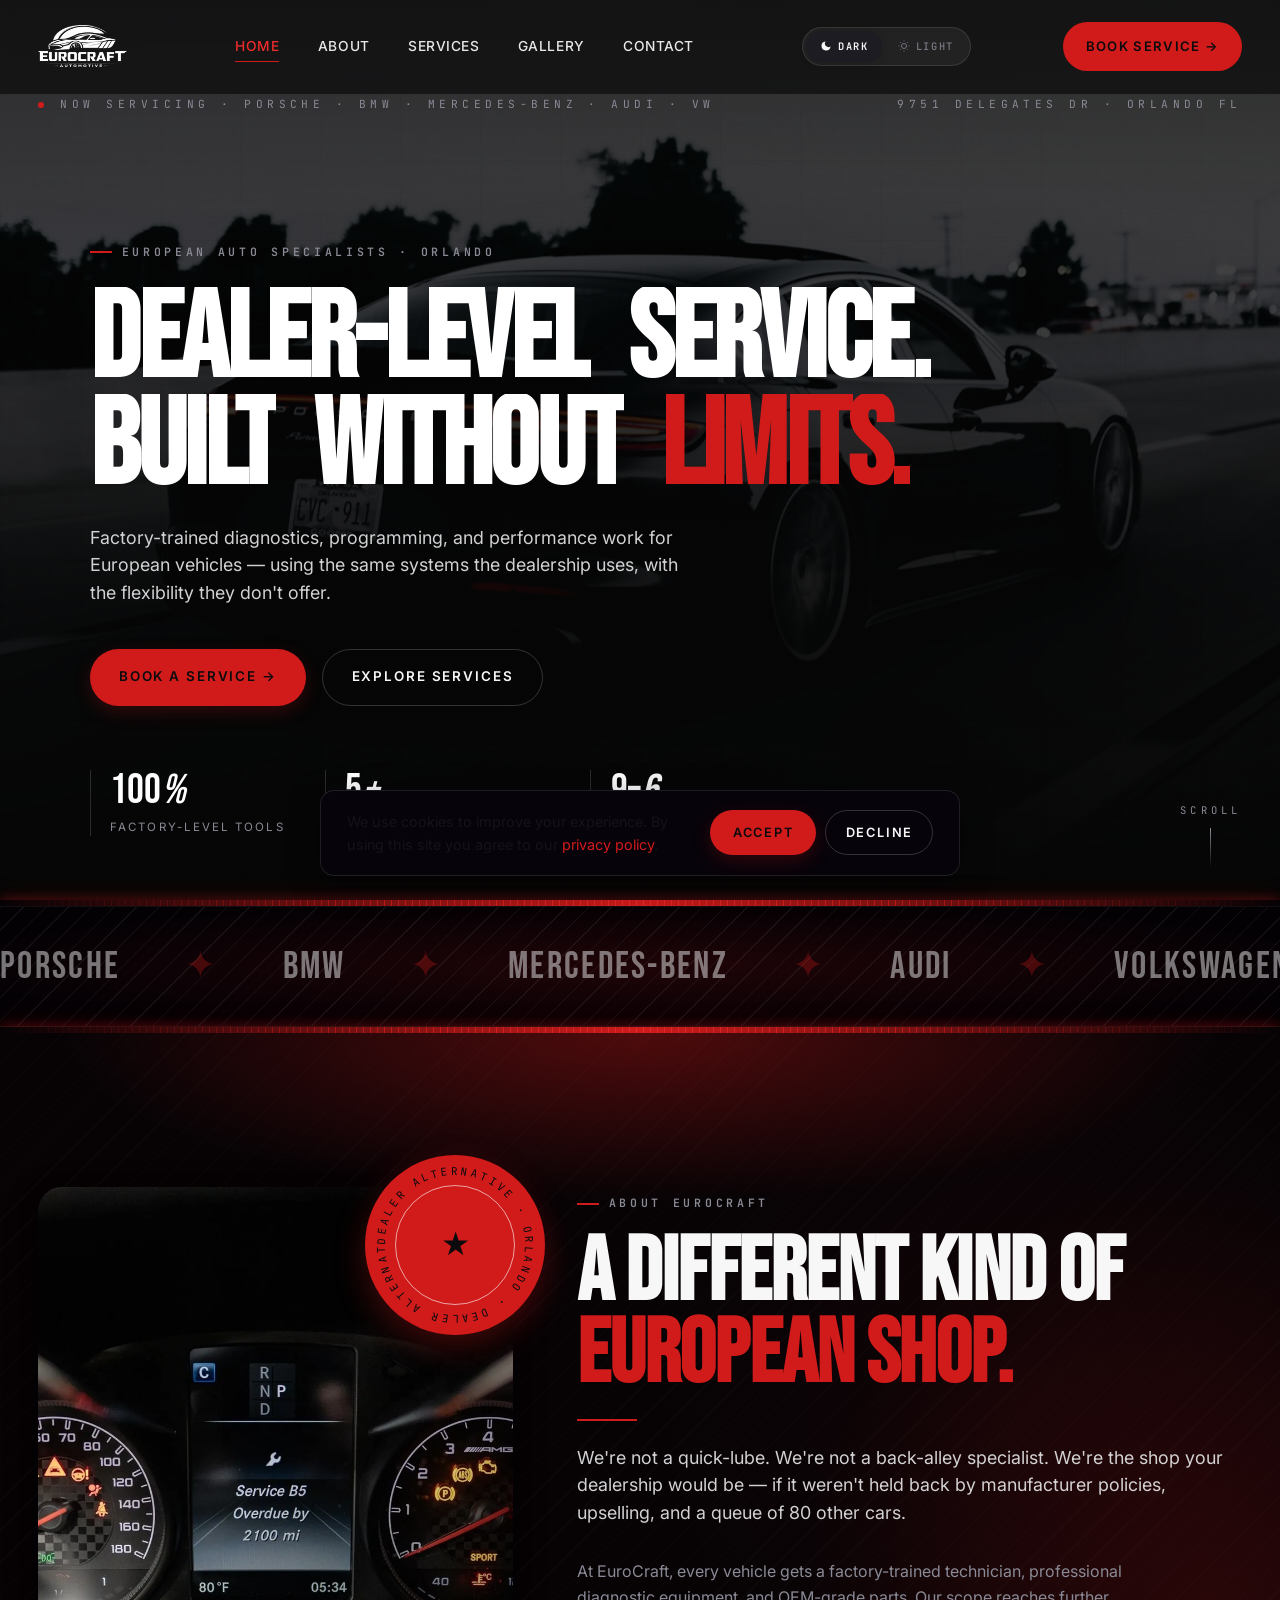
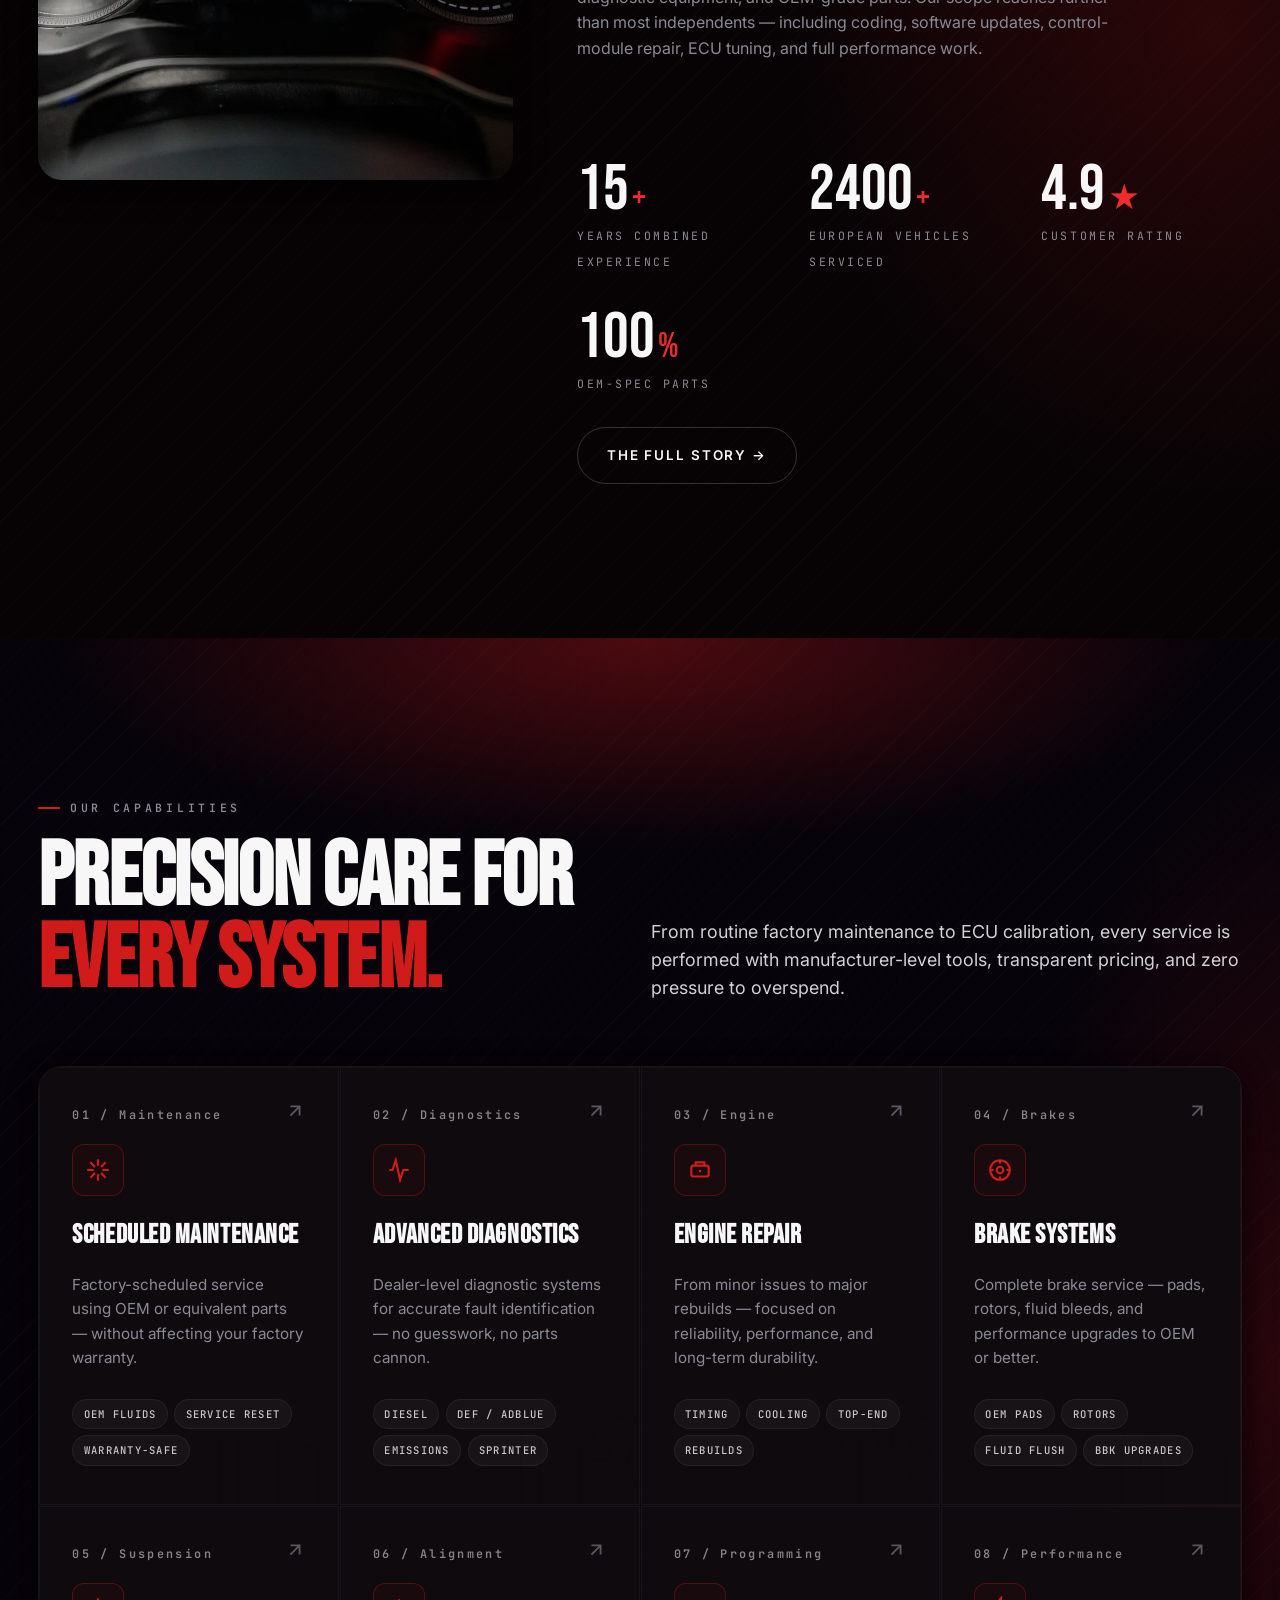
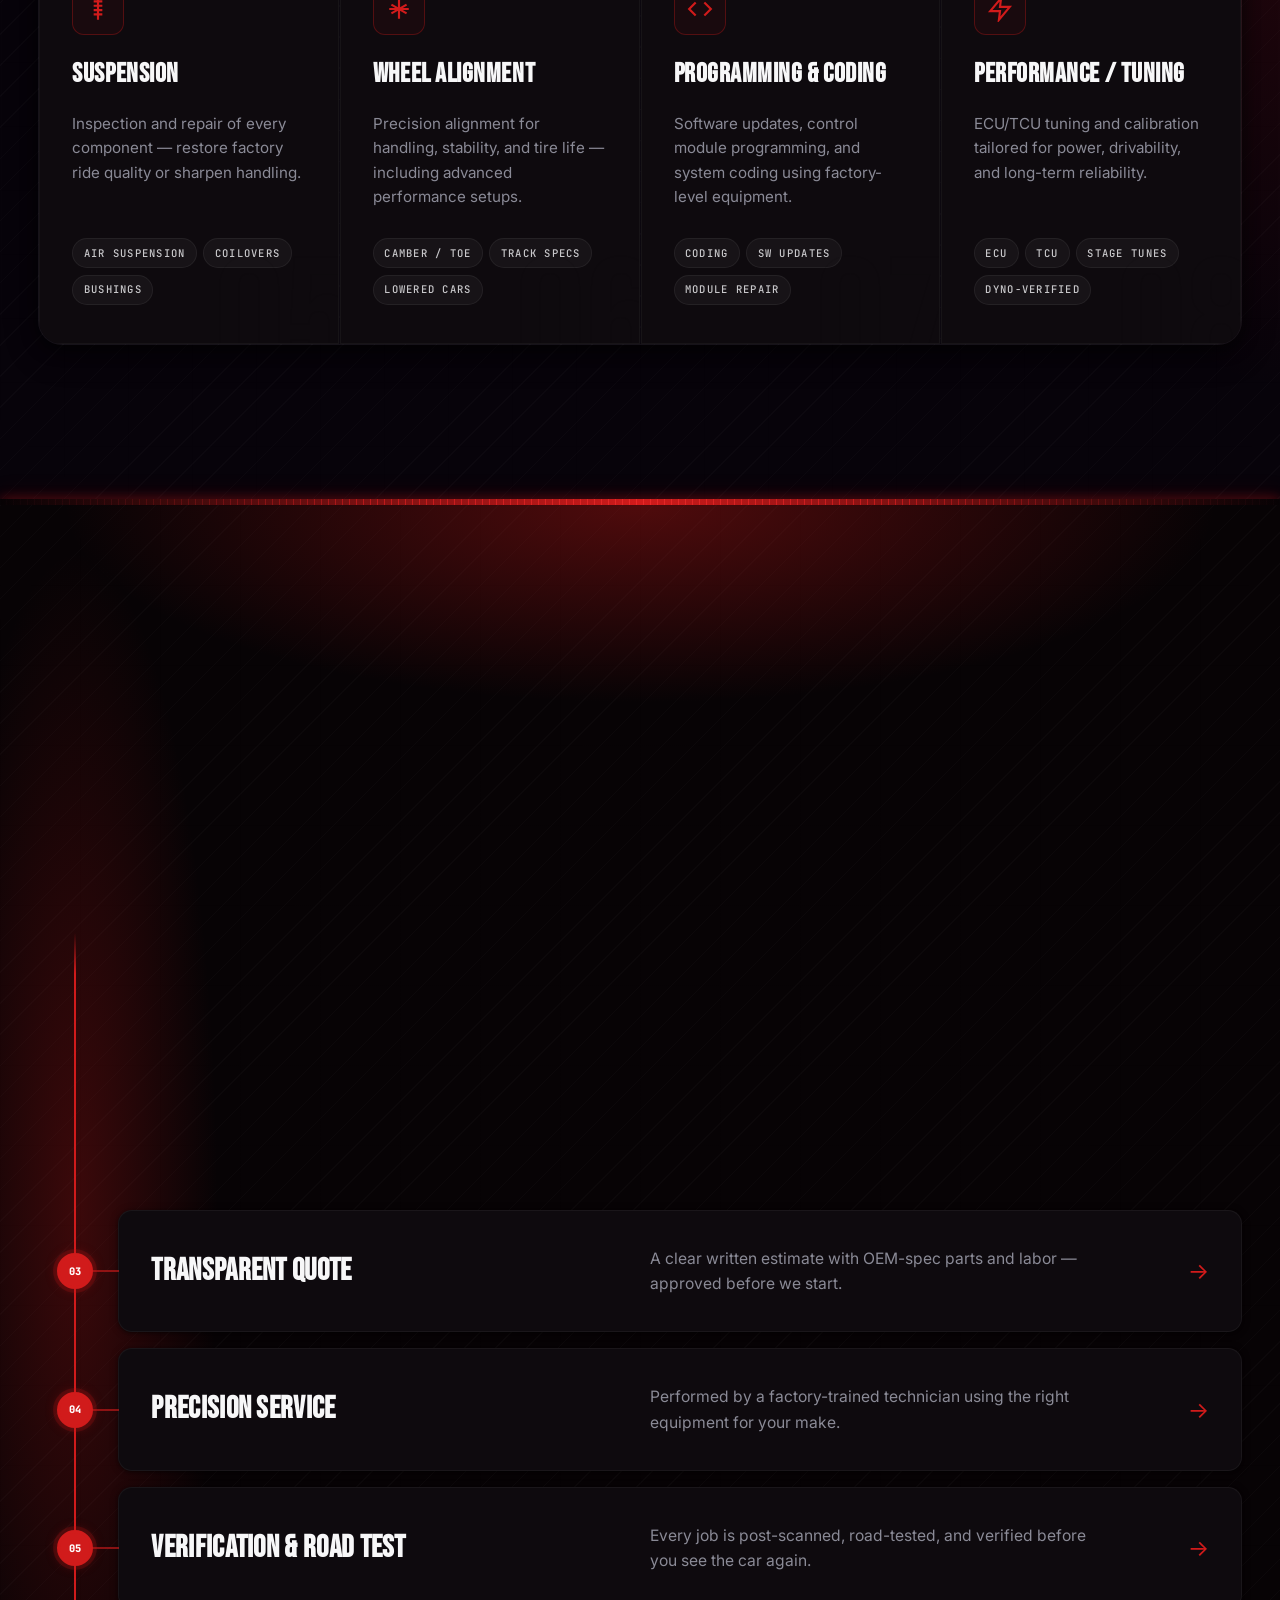
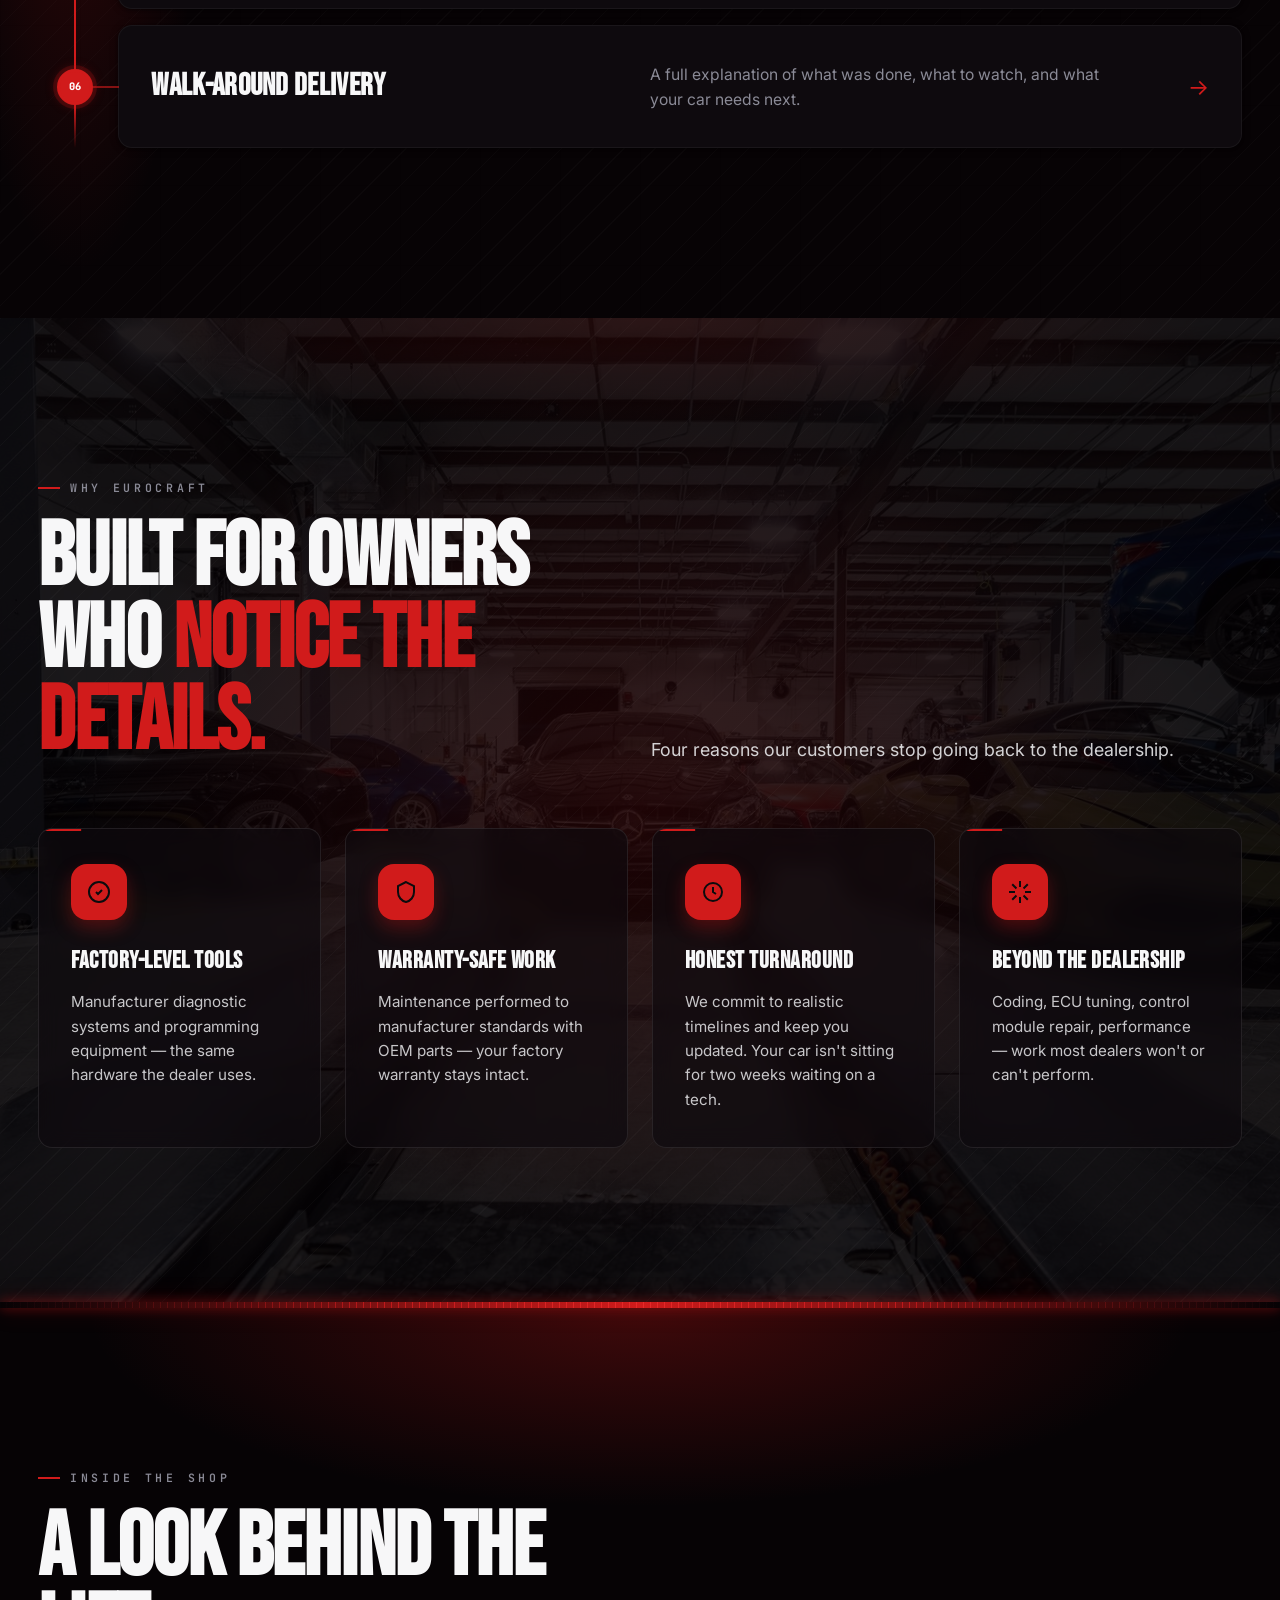
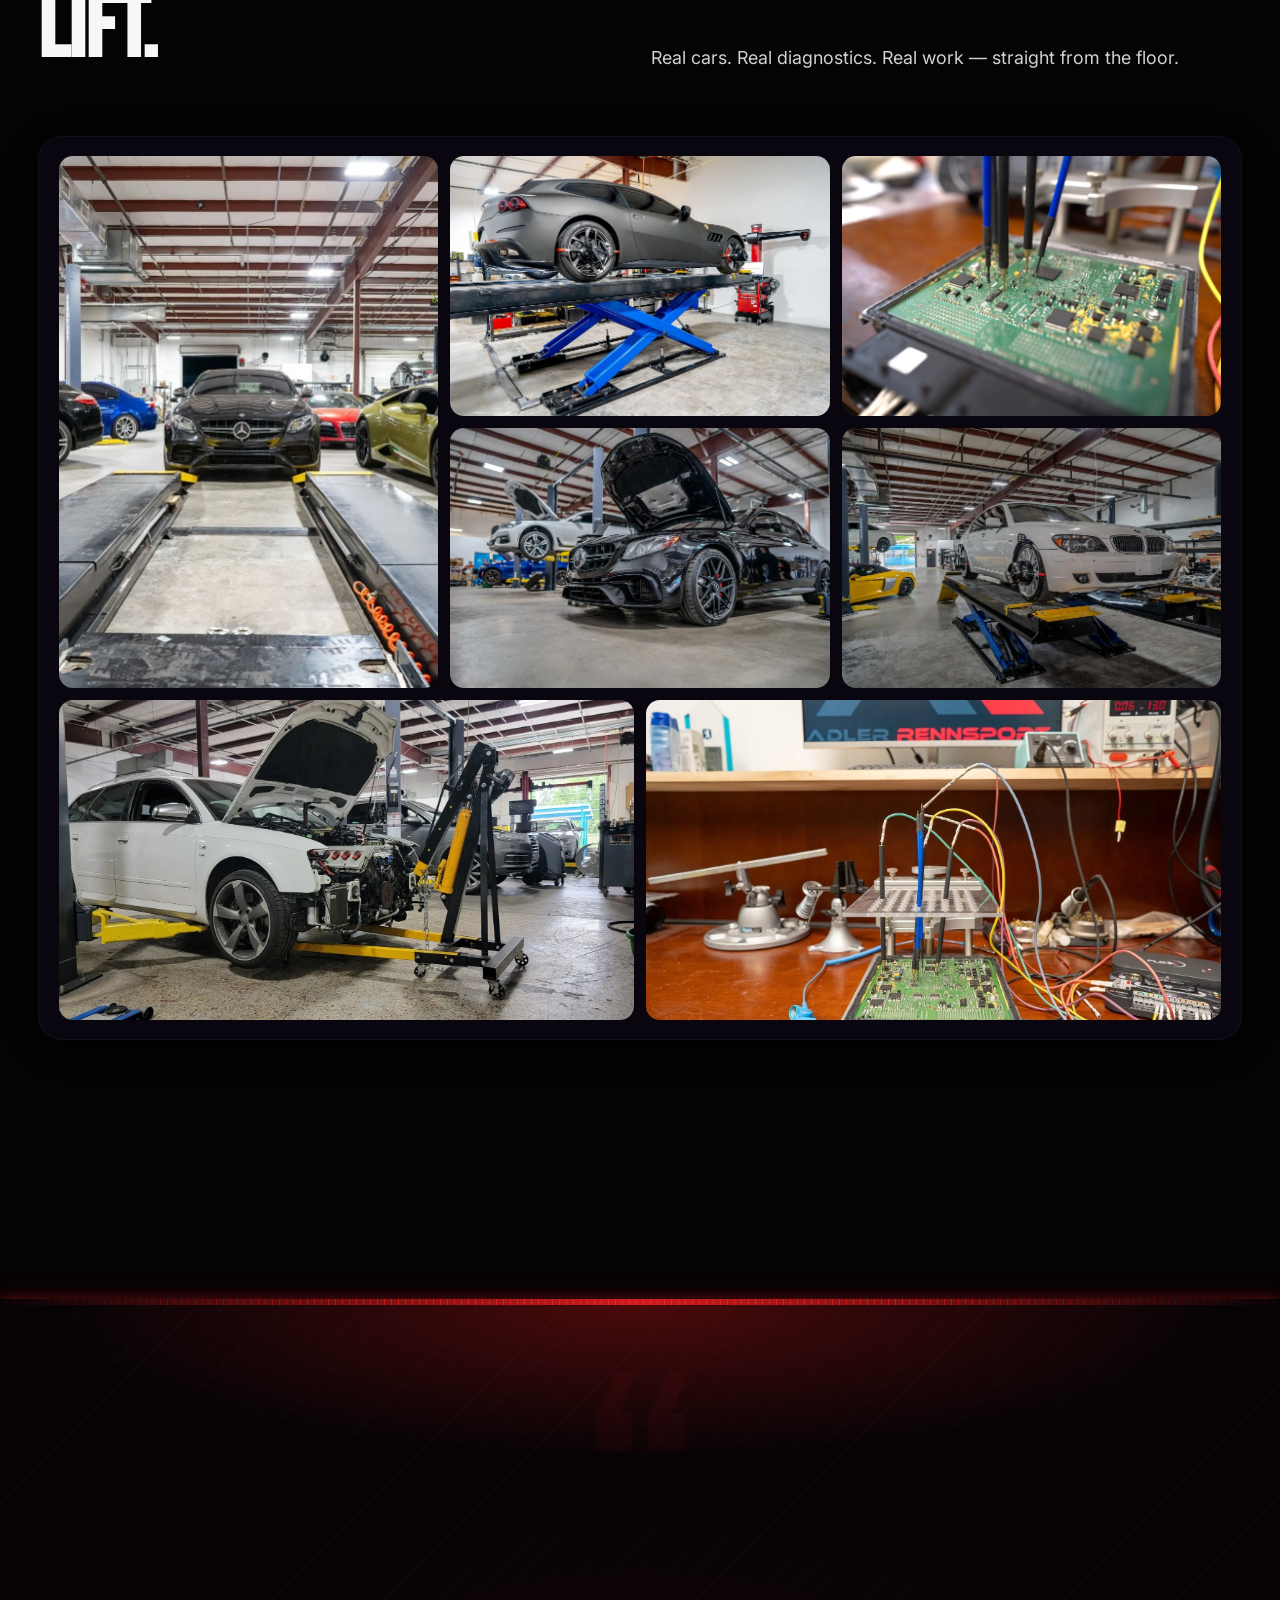
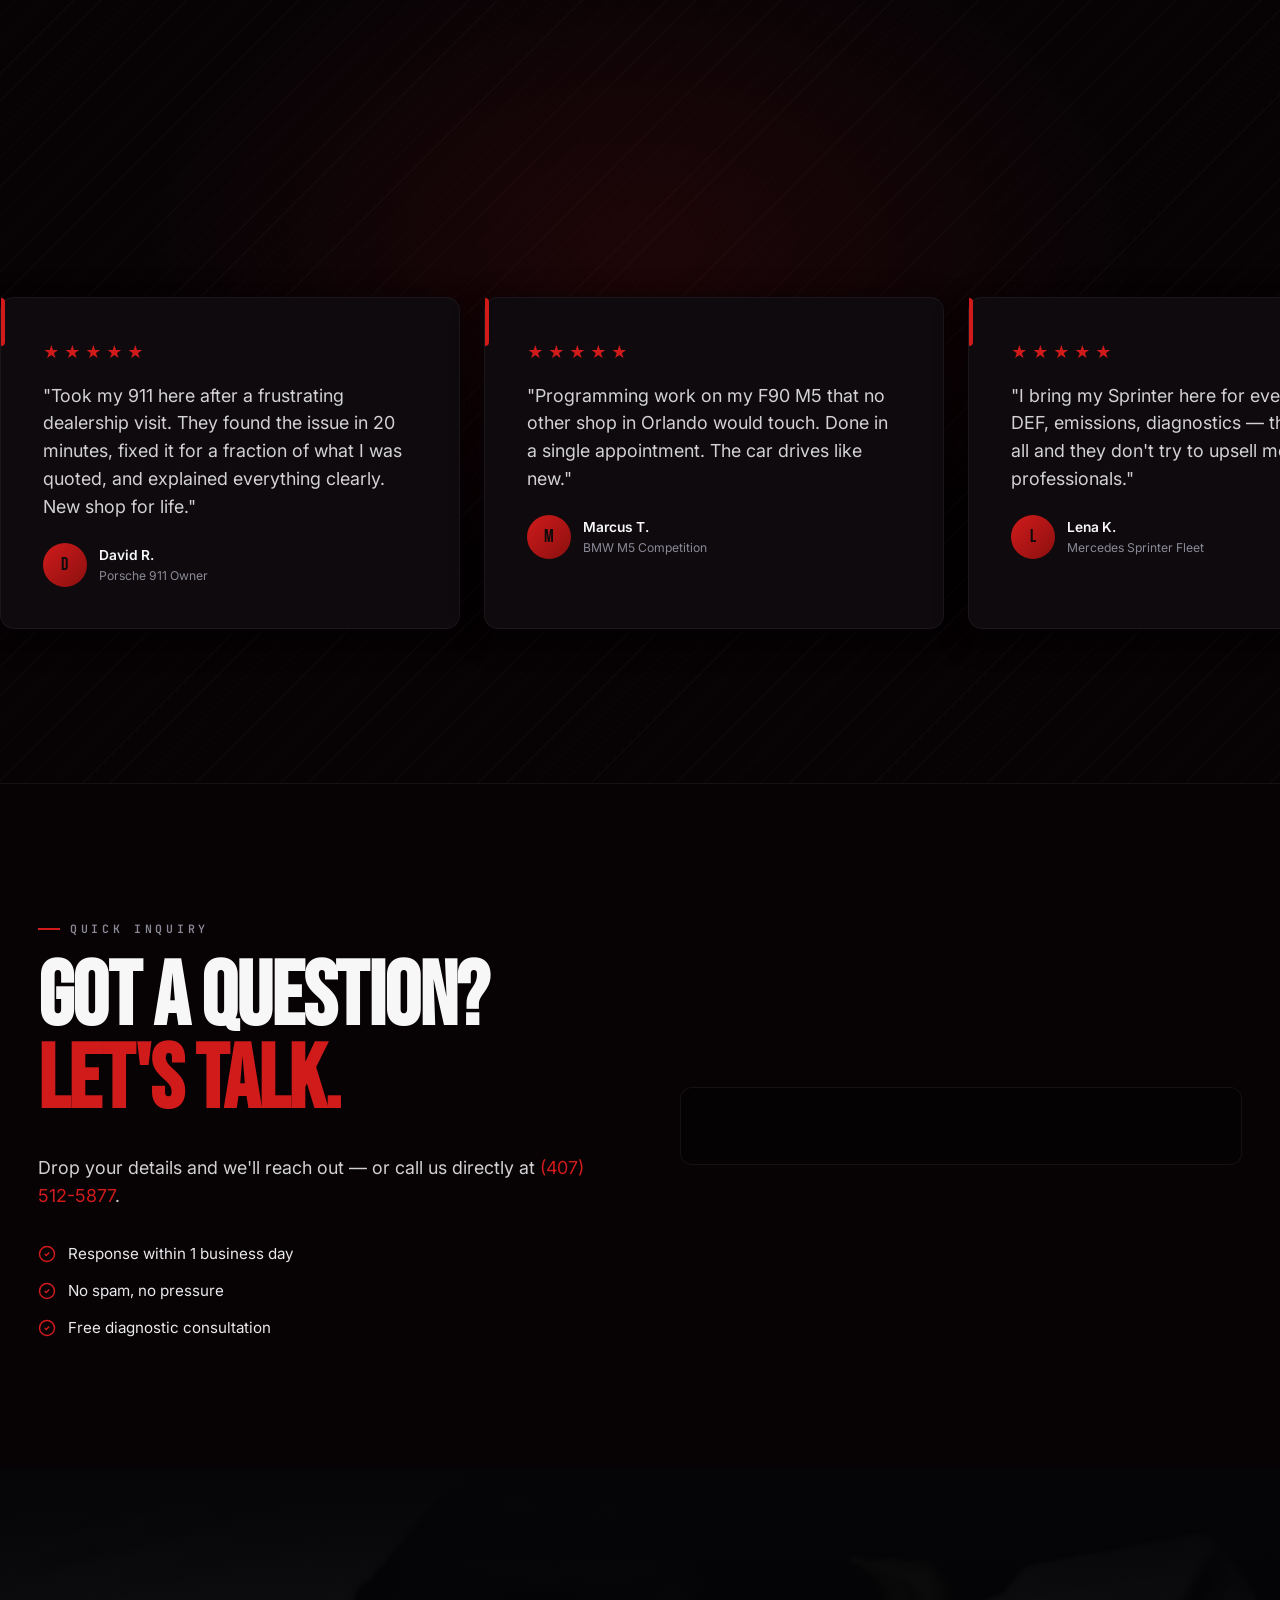
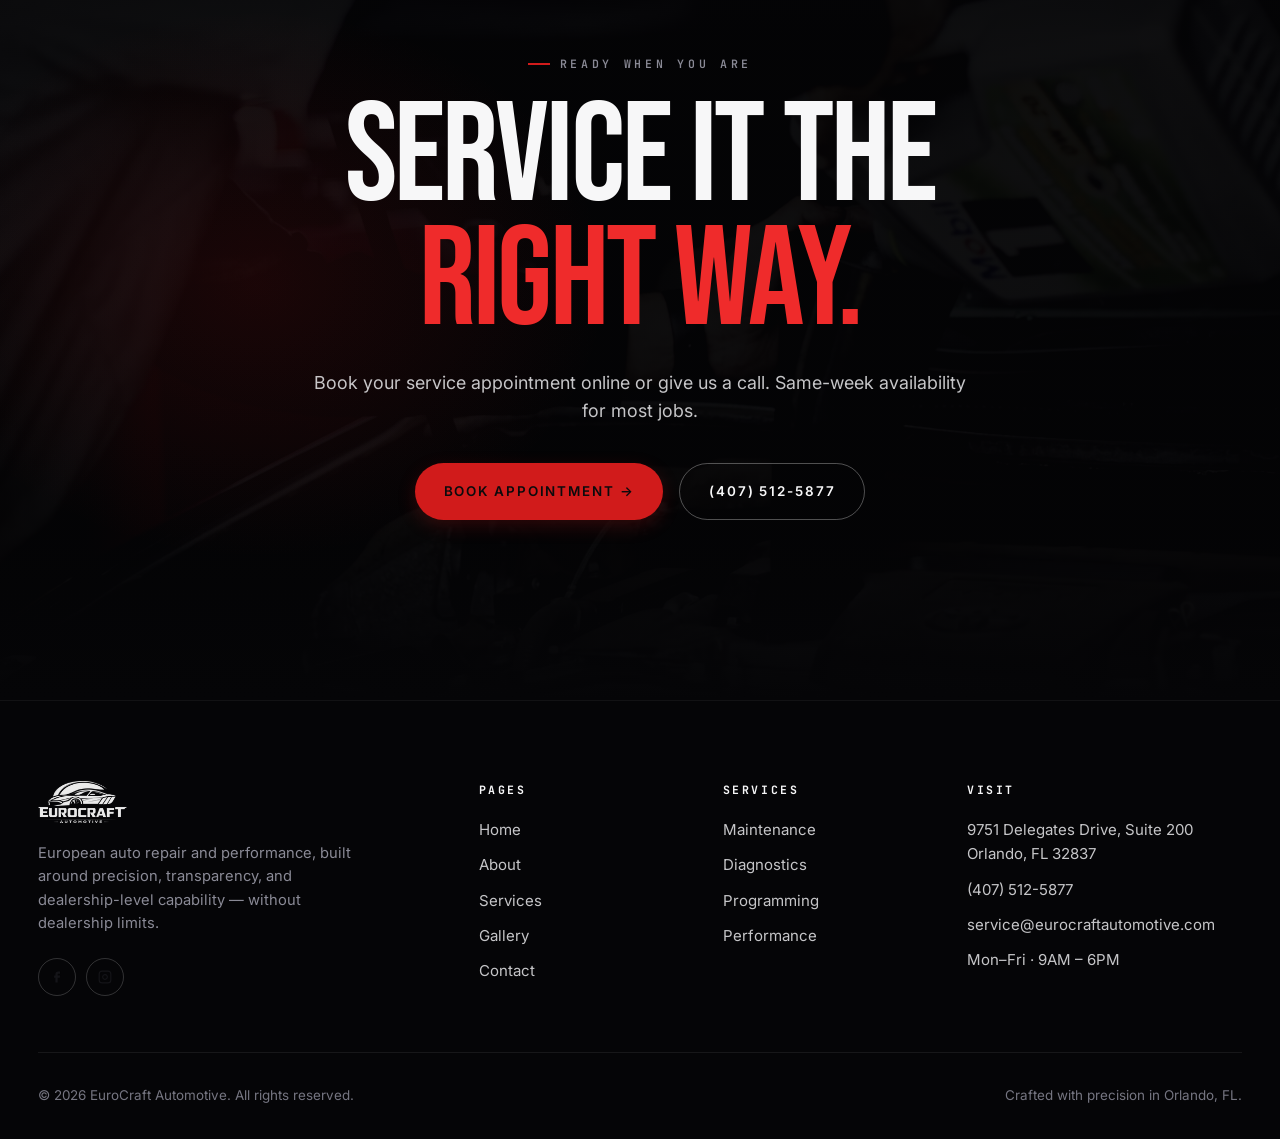
==== commit a4b0fae7: "Add booking.html with HubSpot Meetings embed + rewire all CTAs from external to internal" ====
--- a/index.html
+++ b/index.html
@@ -151,7 +151,7 @@
       Light
     </button>
   </div>
-  <a class="nav-cta" href="https://book.eurocraftautomotive.com/" data-magnetic>
+  <a class="nav-cta" href="booking.html" data-magnetic>
     <span>Book Service →</span>
   </a>
   <button class="nav-toggle" aria-label="Toggle menu"><span></span></button>
@@ -163,7 +163,7 @@
     <li><a href="services.html">Services</a></li>
     <li><a href="gallery.html">Gallery</a></li>
     <li><a href="contact.html">Contact</a></li>
-    <li><a href="https://book.eurocraftautomotive.com/" style="color: var(--red);">Book →</a></li>
+    <li><a href="booking.html" style="color: var(--red);">Book →</a></li>
     <li class="mobile-theme-toggle">
       <div class="theme-toggle" id="theme-toggle-mobile" role="group" aria-label="Color theme">
         <button class="theme-toggle-btn" id="btn-dark-m" aria-pressed="true">
@@ -209,7 +209,7 @@
       using the same systems the dealership uses, with the flexibility they don't offer.
     </p>
     <div class="hero-actions">
-      <a class="btn btn-primary" href="https://book.eurocraftautomotive.com/" data-magnetic>
+      <a class="btn btn-primary" href="booking.html" data-magnetic>
         <span>Book a Service <span class="arrow">→</span></span>
       </a>
       <a class="btn btn-ghost" href="services.html">
@@ -665,7 +665,7 @@
       Book your service appointment online or give us a call. Same-week availability for most jobs.
     </p>
     <div class="cta-actions">
-      <a class="btn btn-primary" href="https://book.eurocraftautomotive.com/" data-magnetic>
+      <a class="btn btn-primary" href="booking.html" data-magnetic>
         <span>Book Appointment <span class="arrow">→</span></span>
       </a>
       <a class="btn btn-ghost" href="tel:+14075125877" data-magnetic>
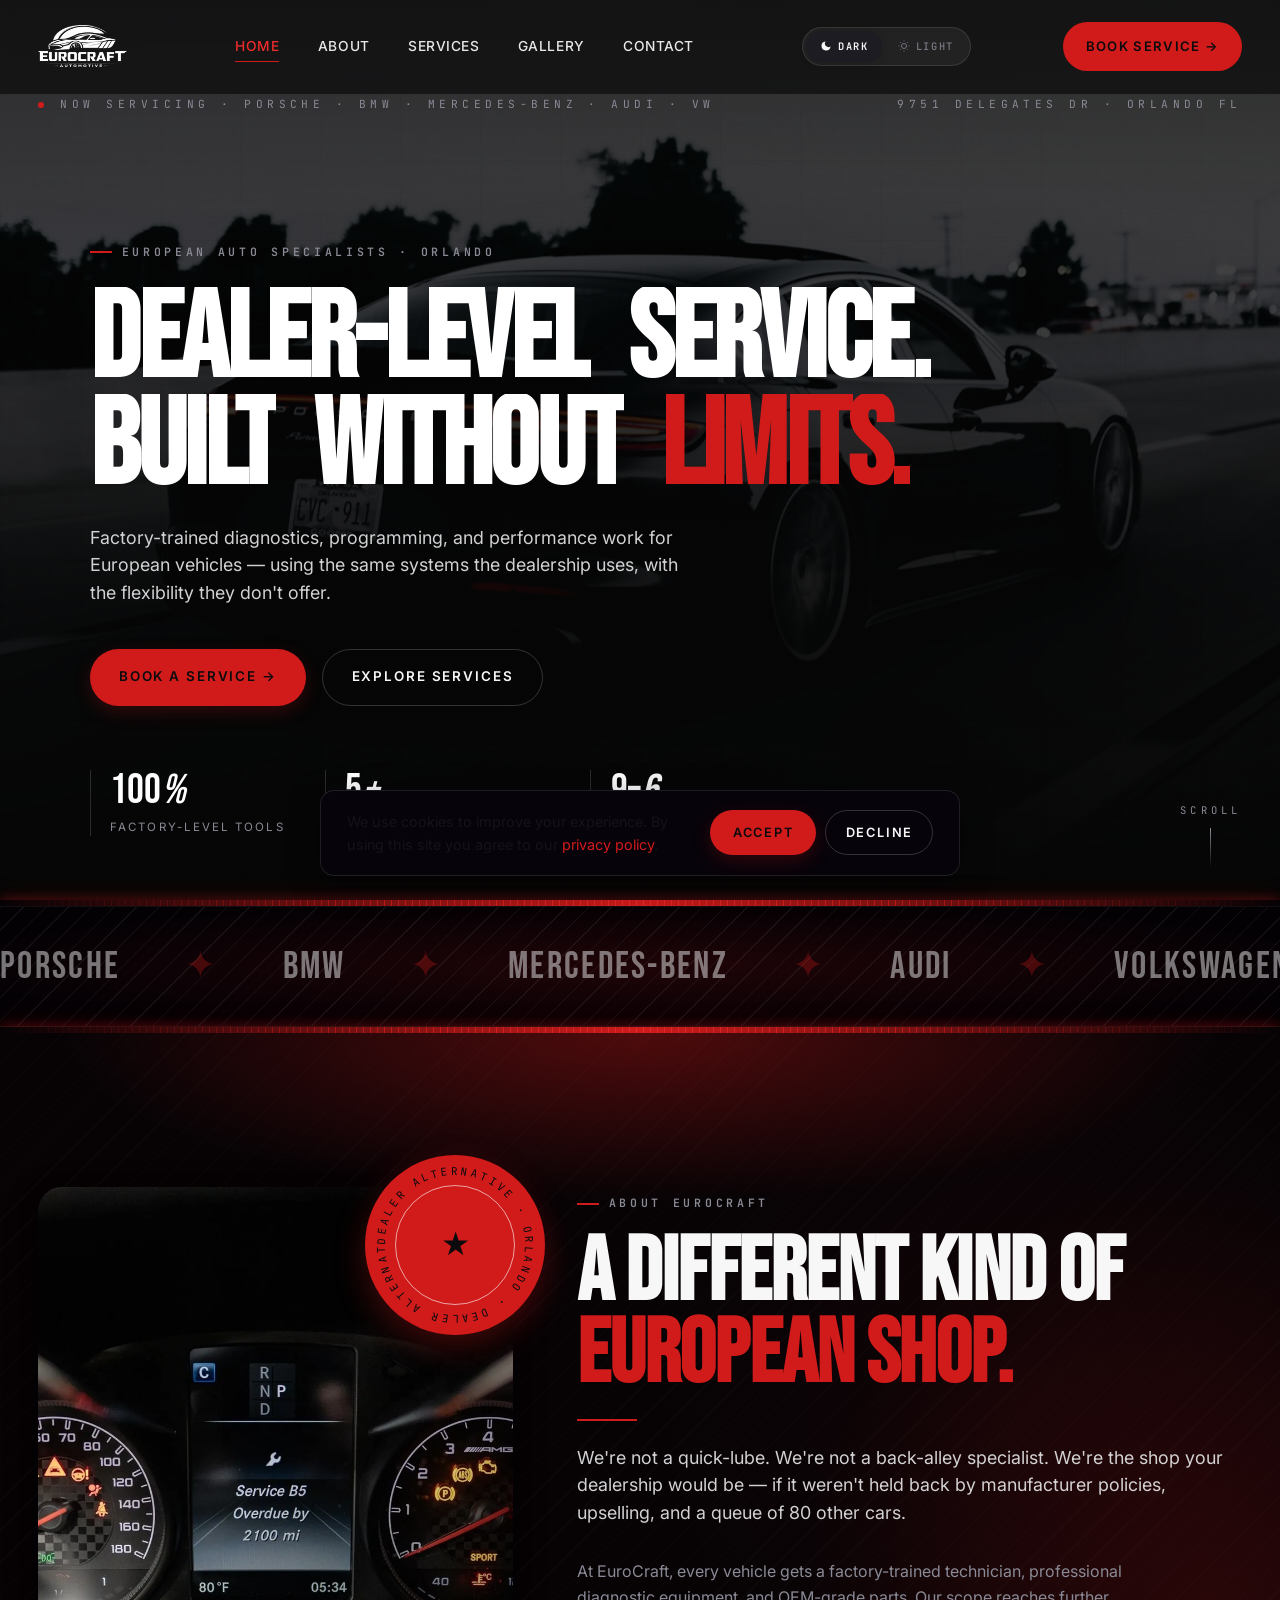
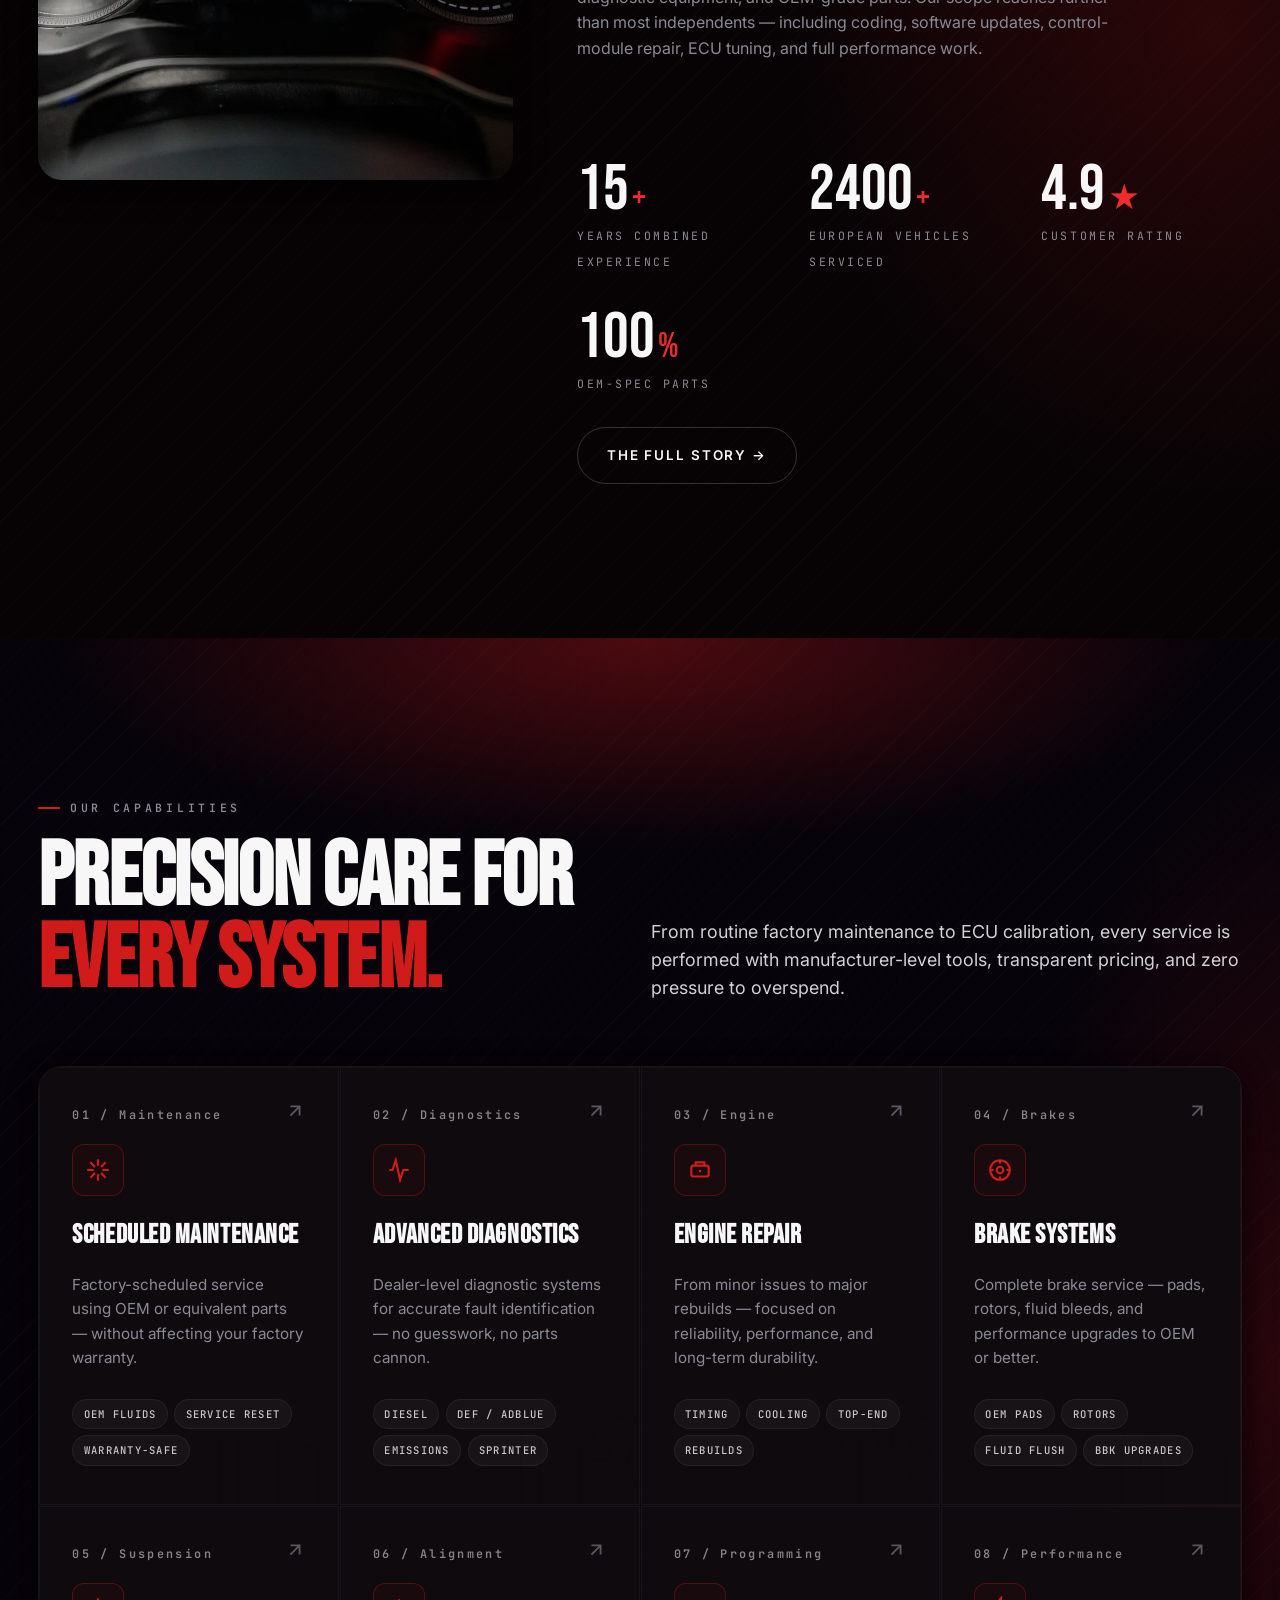
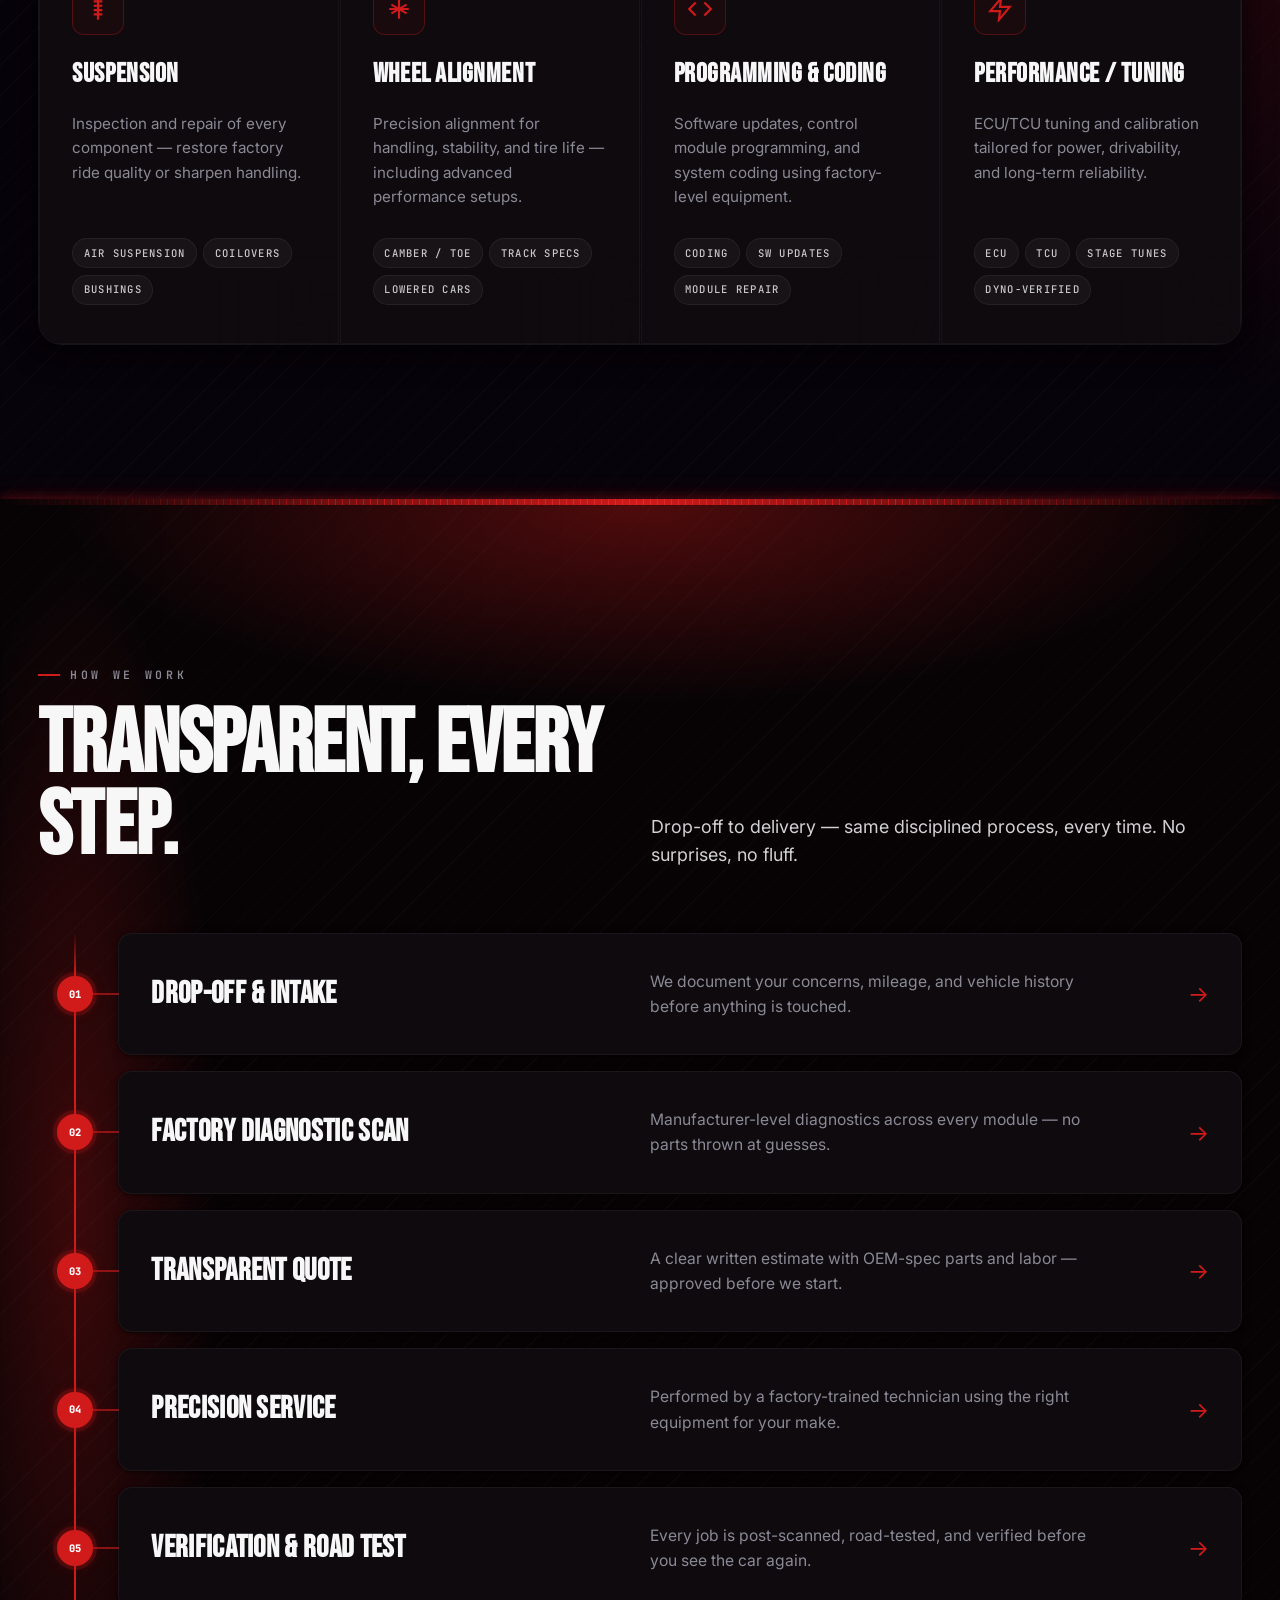
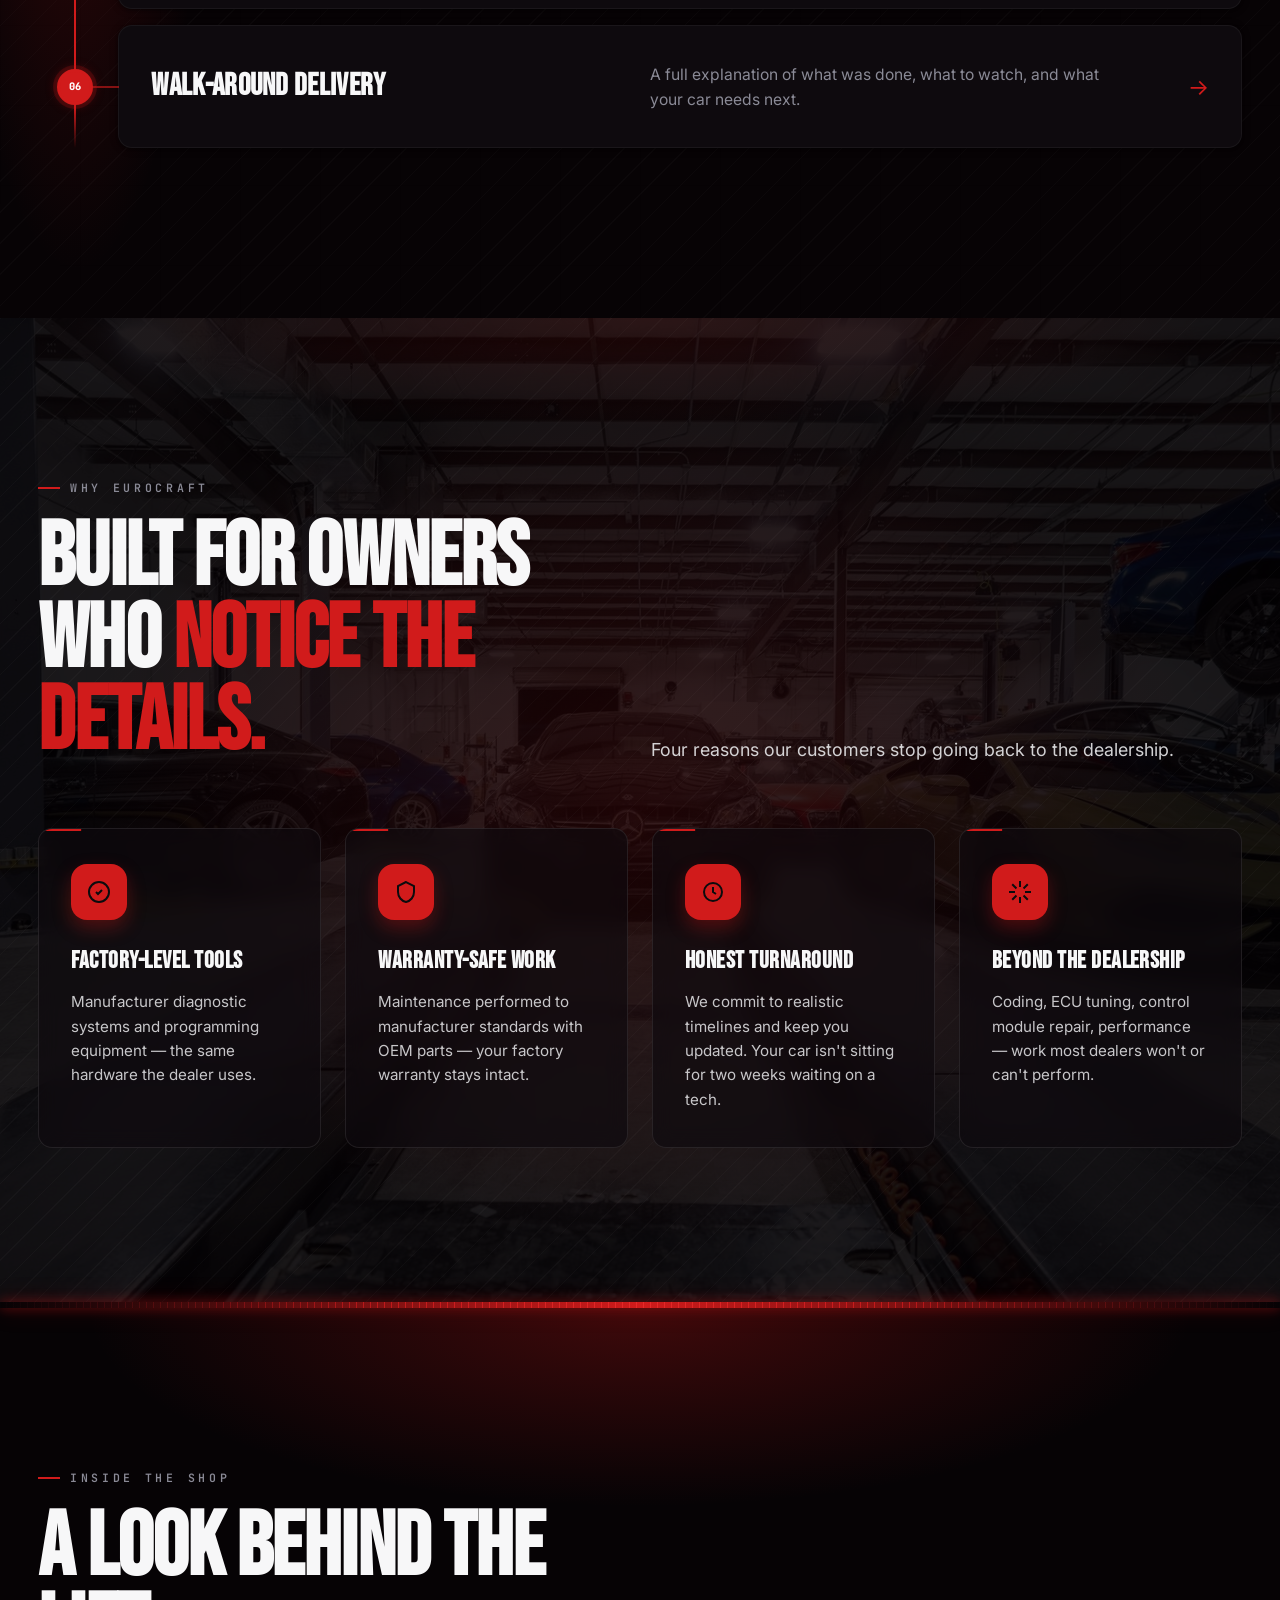
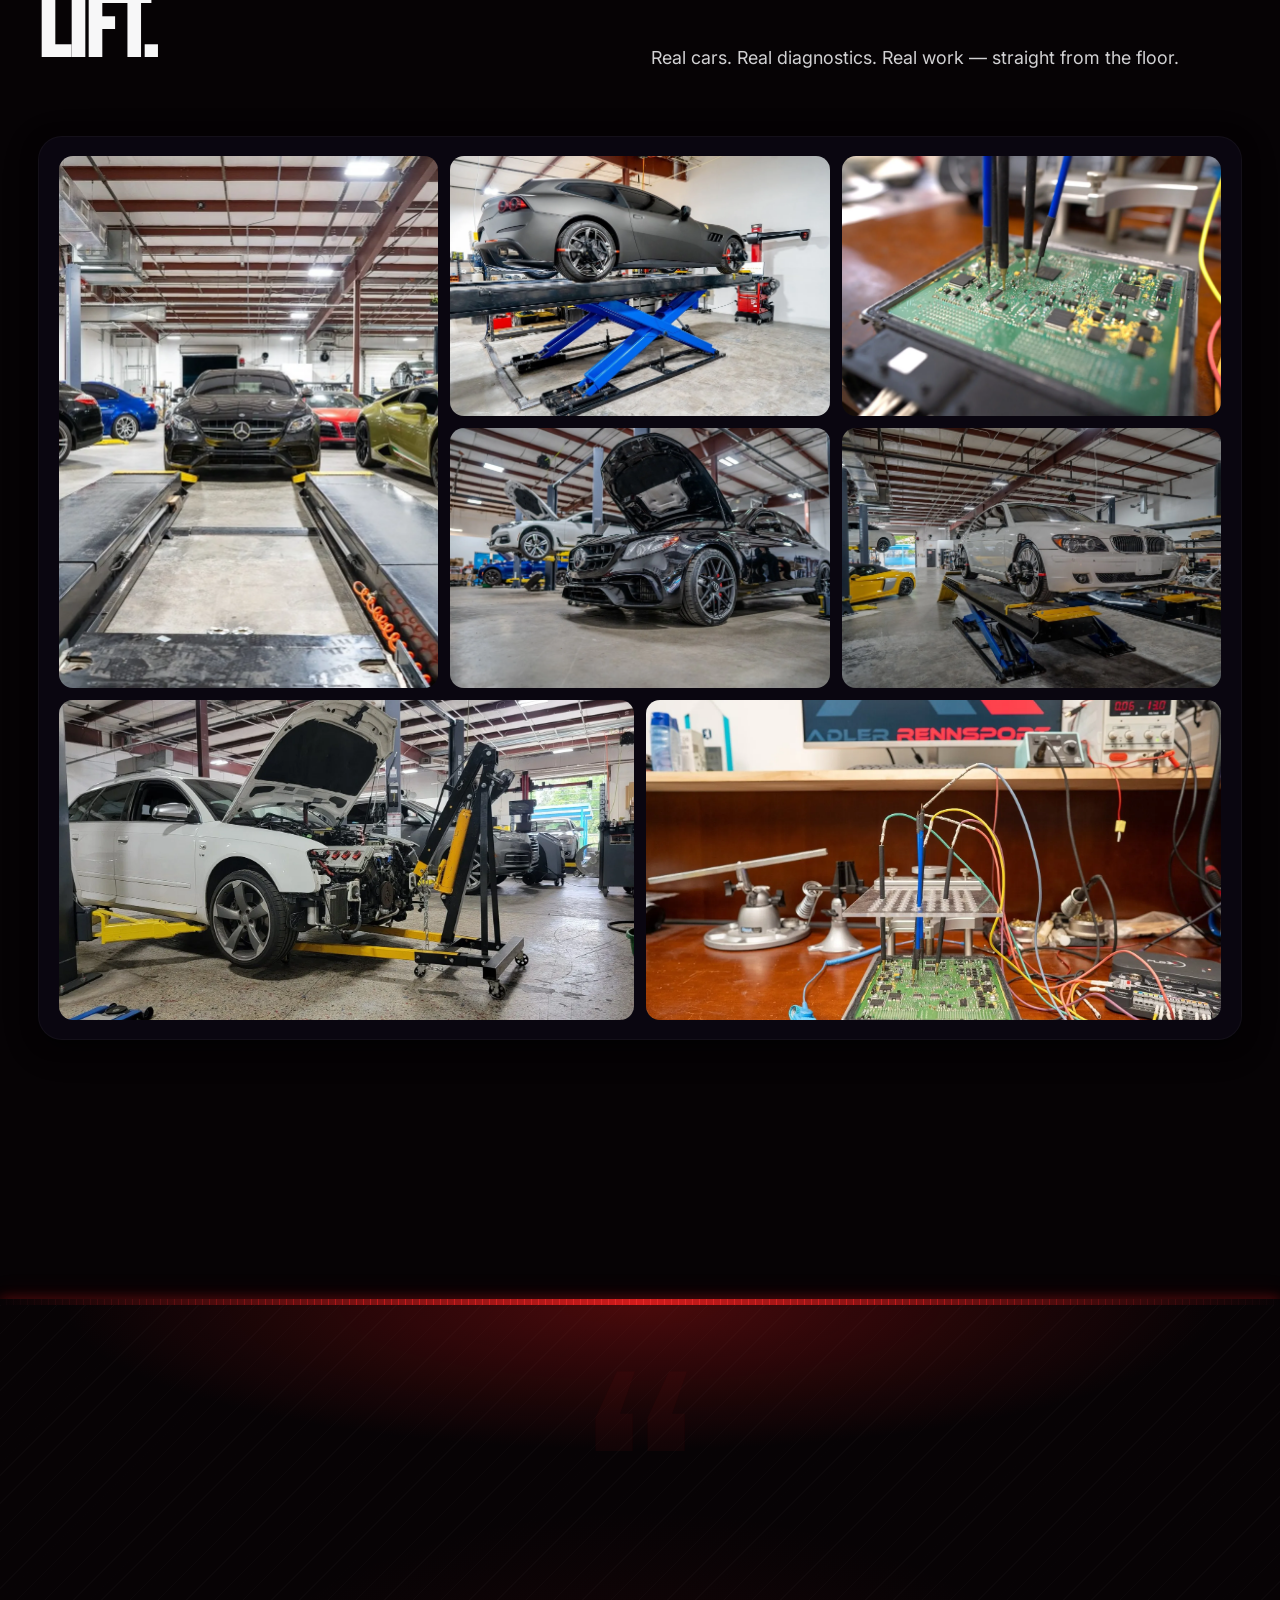
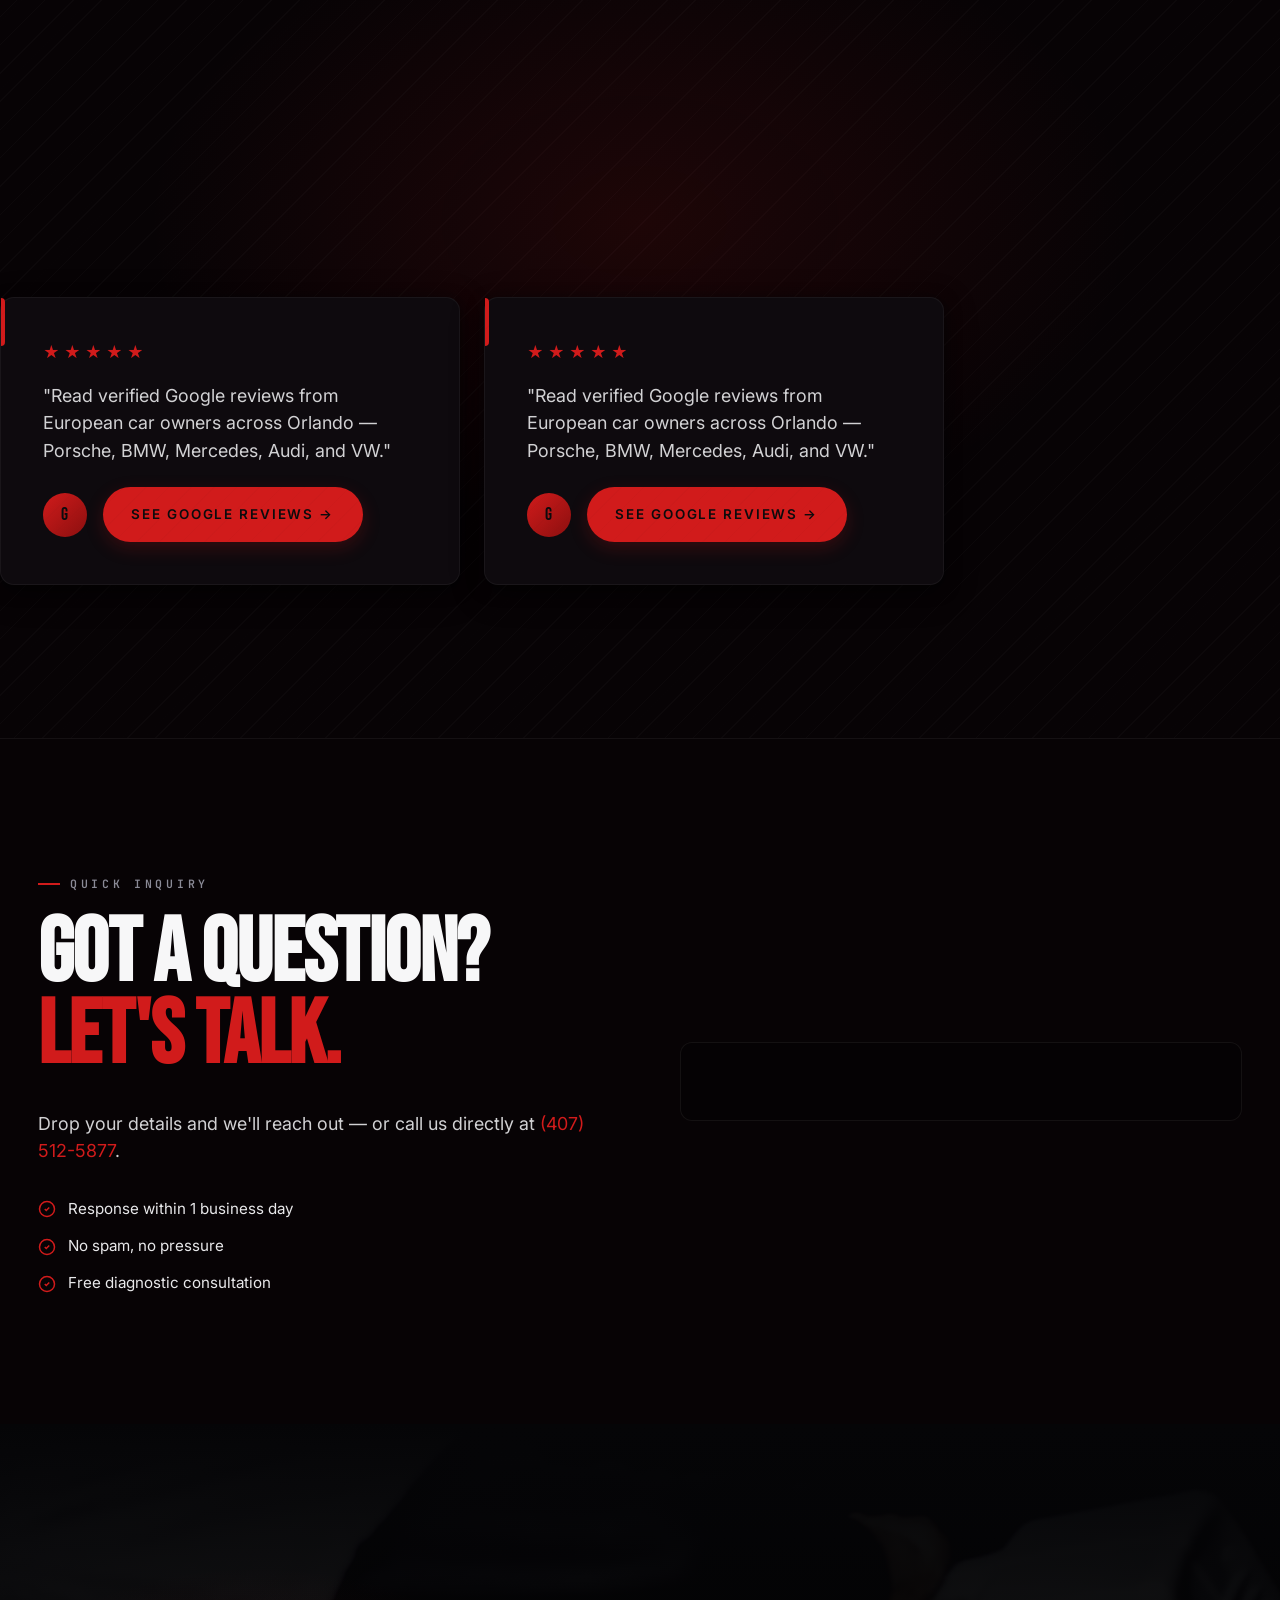
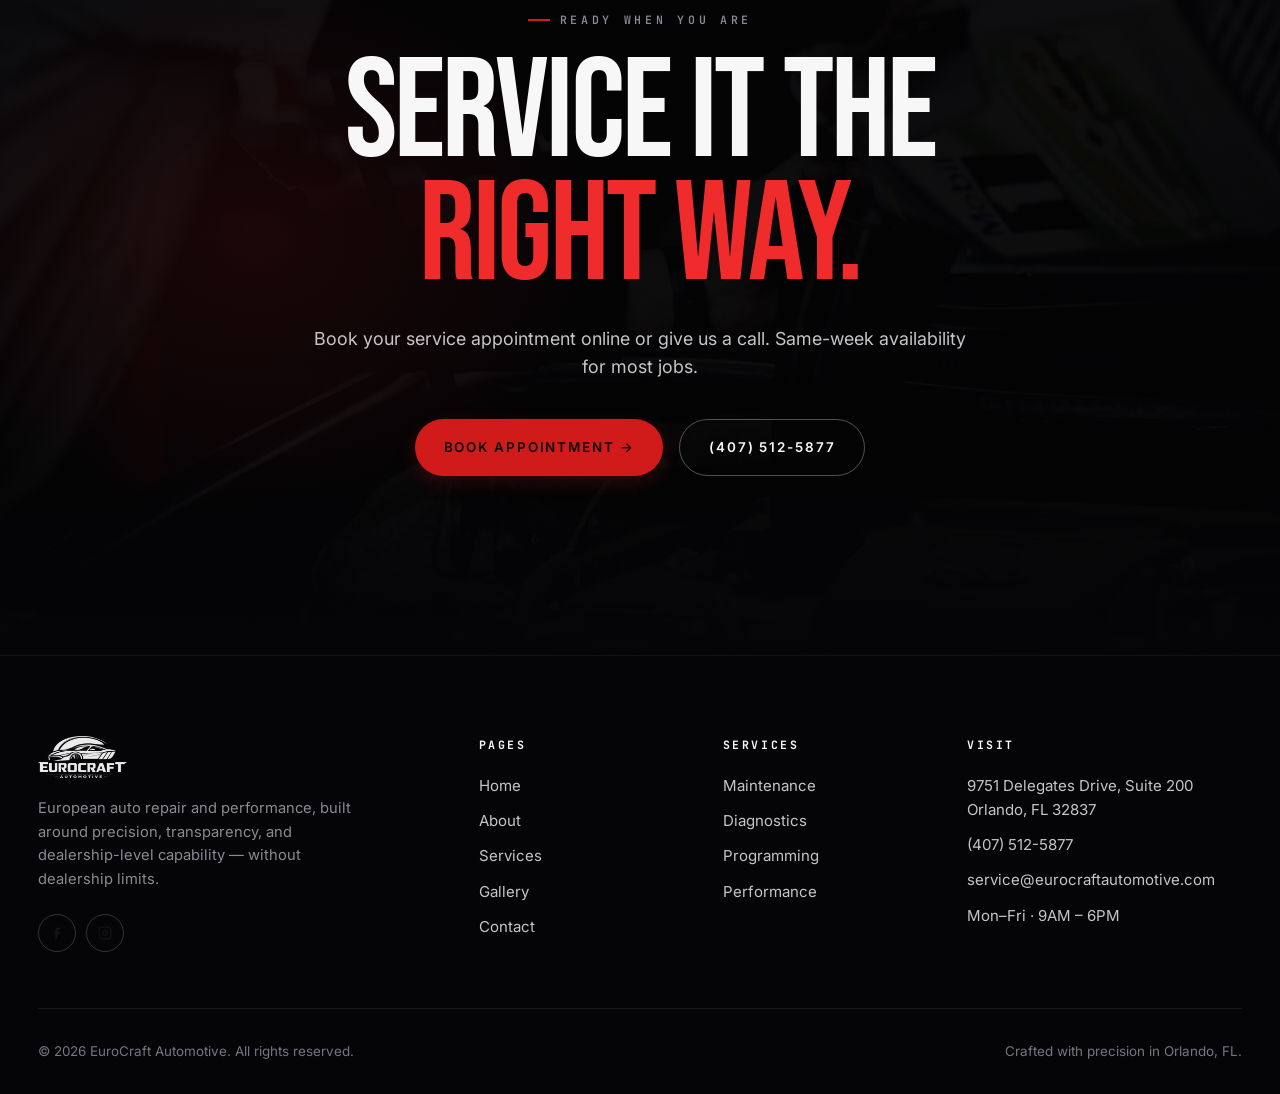
==== commit a0688b73: "feat: real Google reviews + interactive map (Places API + Maps JS) - Remove 5 fake testimonials; rep" ====
--- a/index.html
+++ b/index.html
@@ -563,56 +563,28 @@
       <div class="reveal" style="display:flex;flex-direction:column;gap:1.2rem;">
         <p class="lead">We earn loyalty one car at a time — and our customers tell us why.</p>
         <div class="rating-badge">
-          <div class="rating-badge-score">4.9</div>
+          <div class="rating-badge-score" data-google-rating-score>4.8</div>
           <div class="rating-badge-right">
             <div class="rating-badge-stars">★★★★★</div>
-            <div class="rating-badge-label">Based on Google Reviews</div>
-            <a href="https://maps.google.com/?q=EuroCraft+Automotive+Orlando+FL" target="_blank" rel="noopener" class="rating-badge-link">Read reviews →</a>
+            <div class="rating-badge-label" data-google-rating-count>Based on Google Reviews</div>
+            <a href="https://www.google.com/maps/search/?api=1&amp;query=EuroCraft+Automotive+Orlando+FL" target="_blank" rel="noopener" class="rating-badge-link" data-google-rating-link>Read reviews →</a>
           </div>
         </div>
       </div>
     </div>
   </div>
 
-  <div class="testimonials-track">
-    <div class="testimonial">
+  <div class="testimonials-track" data-google-reviews-track>
+    <!-- Default fallback CTA. Replaced at runtime with real Google reviews by js/google-reviews.js
+         when the Places API key is configured. If the key is missing or the call fails, this stays. -->
+    <div class="testimonial testimonial-fallback">
       <div class="stars">★★★★★</div>
-      <blockquote>"Took my 911 here after a frustrating dealership visit. They found the issue in 20 minutes, fixed it for a fraction of what I was quoted, and explained everything clearly. New shop for life."</blockquote>
-      <div class="author">
-        <div class="avatar">D</div>
-        <div class="author-info"><strong>David R.</strong><span>Porsche 911 Owner</span></div>
-      </div>
-    </div>
-    <div class="testimonial">
-      <div class="stars">★★★★★</div>
-      <blockquote>"Programming work on my F90 M5 that no other shop in Orlando would touch. Done in a single appointment. The car drives like new."</blockquote>
-      <div class="author">
-        <div class="avatar">M</div>
-        <div class="author-info"><strong>Marcus T.</strong><span>BMW M5 Competition</span></div>
-      </div>
-    </div>
-    <div class="testimonial">
-      <div class="stars">★★★★★</div>
-      <blockquote>"I bring my Sprinter here for everything. DEF, emissions, diagnostics — they handle it all and they don't try to upsell me. Real professionals."</blockquote>
-      <div class="author">
-        <div class="avatar">L</div>
-        <div class="author-info"><strong>Lena K.</strong><span>Mercedes Sprinter Fleet</span></div>
-      </div>
-    </div>
-    <div class="testimonial">
-      <div class="stars">★★★★★</div>
-      <blockquote>"Honest pricing, factory-quality work, and they actually answer the phone. That's rare in this industry. My Audi RS6 is in their hands every time."</blockquote>
-      <div class="author">
-        <div class="avatar">J</div>
-        <div class="author-info"><strong>Julian S.</strong><span>Audi RS6</span></div>
-      </div>
-    </div>
-    <div class="testimonial">
-      <div class="stars">★★★★★</div>
-      <blockquote>"Stage 2 tune on my Golf R was perfect — smooth, reliable, no check-engine drama. They actually know what they're doing with VAG cars."</blockquote>
-      <div class="author">
-        <div class="avatar">A</div>
-        <div class="author-info"><strong>Andre P.</strong><span>VW Golf R</span></div>
+      <blockquote>"Read verified Google reviews from European car owners across Orlando — Porsche, BMW, Mercedes, Audi, and VW."</blockquote>
+      <div class="author" style="display:flex;align-items:center;gap:1rem;">
+        <div class="avatar" aria-hidden="true">G</div>
+        <a class="btn btn-primary" href="https://www.google.com/maps/search/?api=1&amp;query=EuroCraft+Automotive+Orlando+FL" target="_blank" rel="noopener" data-magnetic>
+          <span>See Google Reviews <span class="arrow">→</span></span>
+        </a>
       </div>
     </div>
   </div>
@@ -726,6 +698,10 @@
 
 <script src="js/main.js"></script>
   <script src="js/app.js" defer></script>
+  <!-- Google Maps Platform: config + loader + reviews -->
+  <script src="js/google-config.js"></script>
+  <script src="js/google-loader.js"></script>
+  <script src="js/google-reviews.js" defer></script>
   <!-- HubSpot Forms -->
   <script charset="utf-8" type="text/javascript" src="//js.hsforms.net/forms/embed/v2.js"></script>
 </body>
--- a/css/style.css
+++ b/css/style.css
@@ -2998,3 +2998,27 @@
   .hs-inquiry-grid { grid-template-columns: 1fr; gap: 2.5rem; }
   .hs-form-container, .hs-form-wrapper { padding: 1.6rem; }
 }
+
+/* === Google Maps Platform integration === */
+
+/* Live map mount in place of static iframe (contact page) */
+.ec-google-map {
+  width: 100%;
+  height: 100%;
+  min-height: 360px;
+  border-radius: inherit;
+  overflow: hidden;
+  position: relative;
+  z-index: 2;
+}
+.ec-google-map.ec-map-failed { display: none; }
+/* When the API key isn't configured we hide the live mount and let the fallback
+   (map-static-visual-fallback) take over — same UX as before, no broken state. */
+html.ec-google-disabled .ec-google-map { display: none; }
+
+/* Reviews loading skeleton */
+.testimonial.testimonial-loading {
+  opacity: 0.6;
+  font-style: italic;
+}
+.testimonial.testimonial-loading blockquote { color: var(--graphite); }
